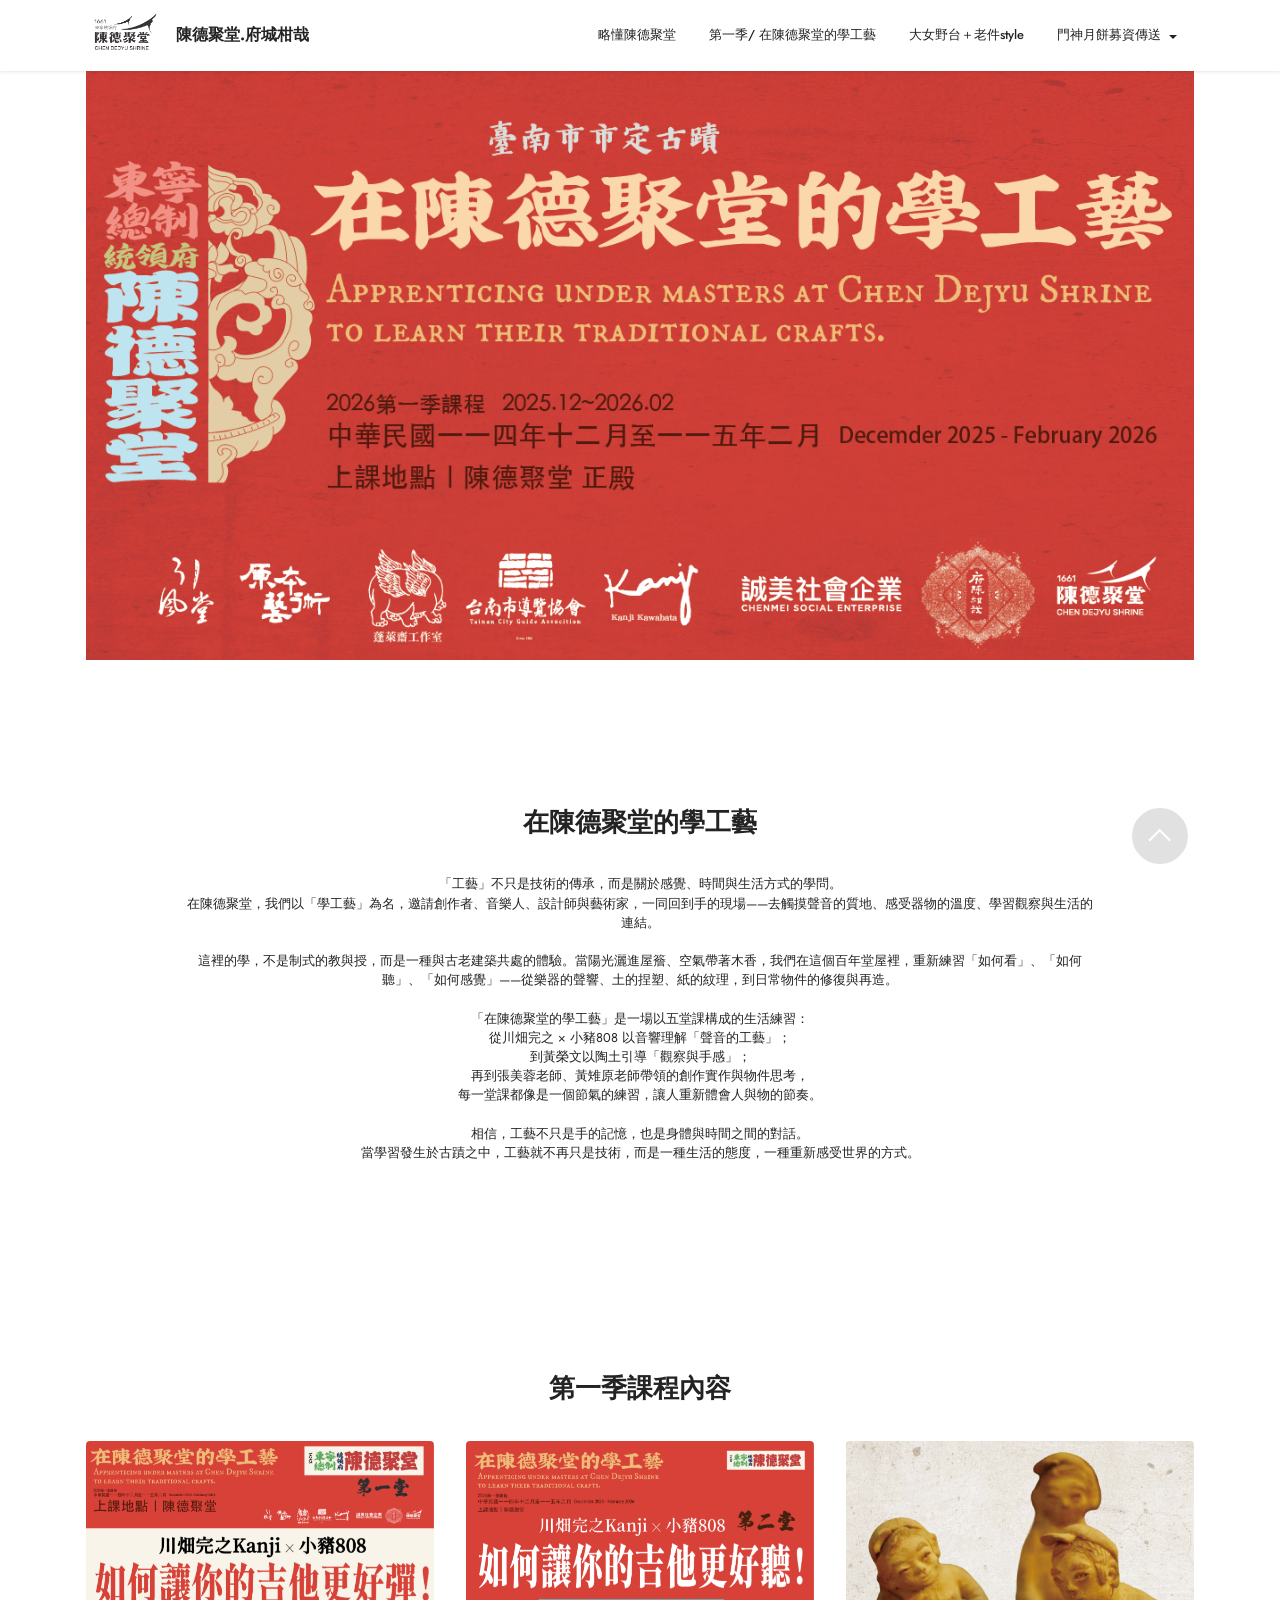
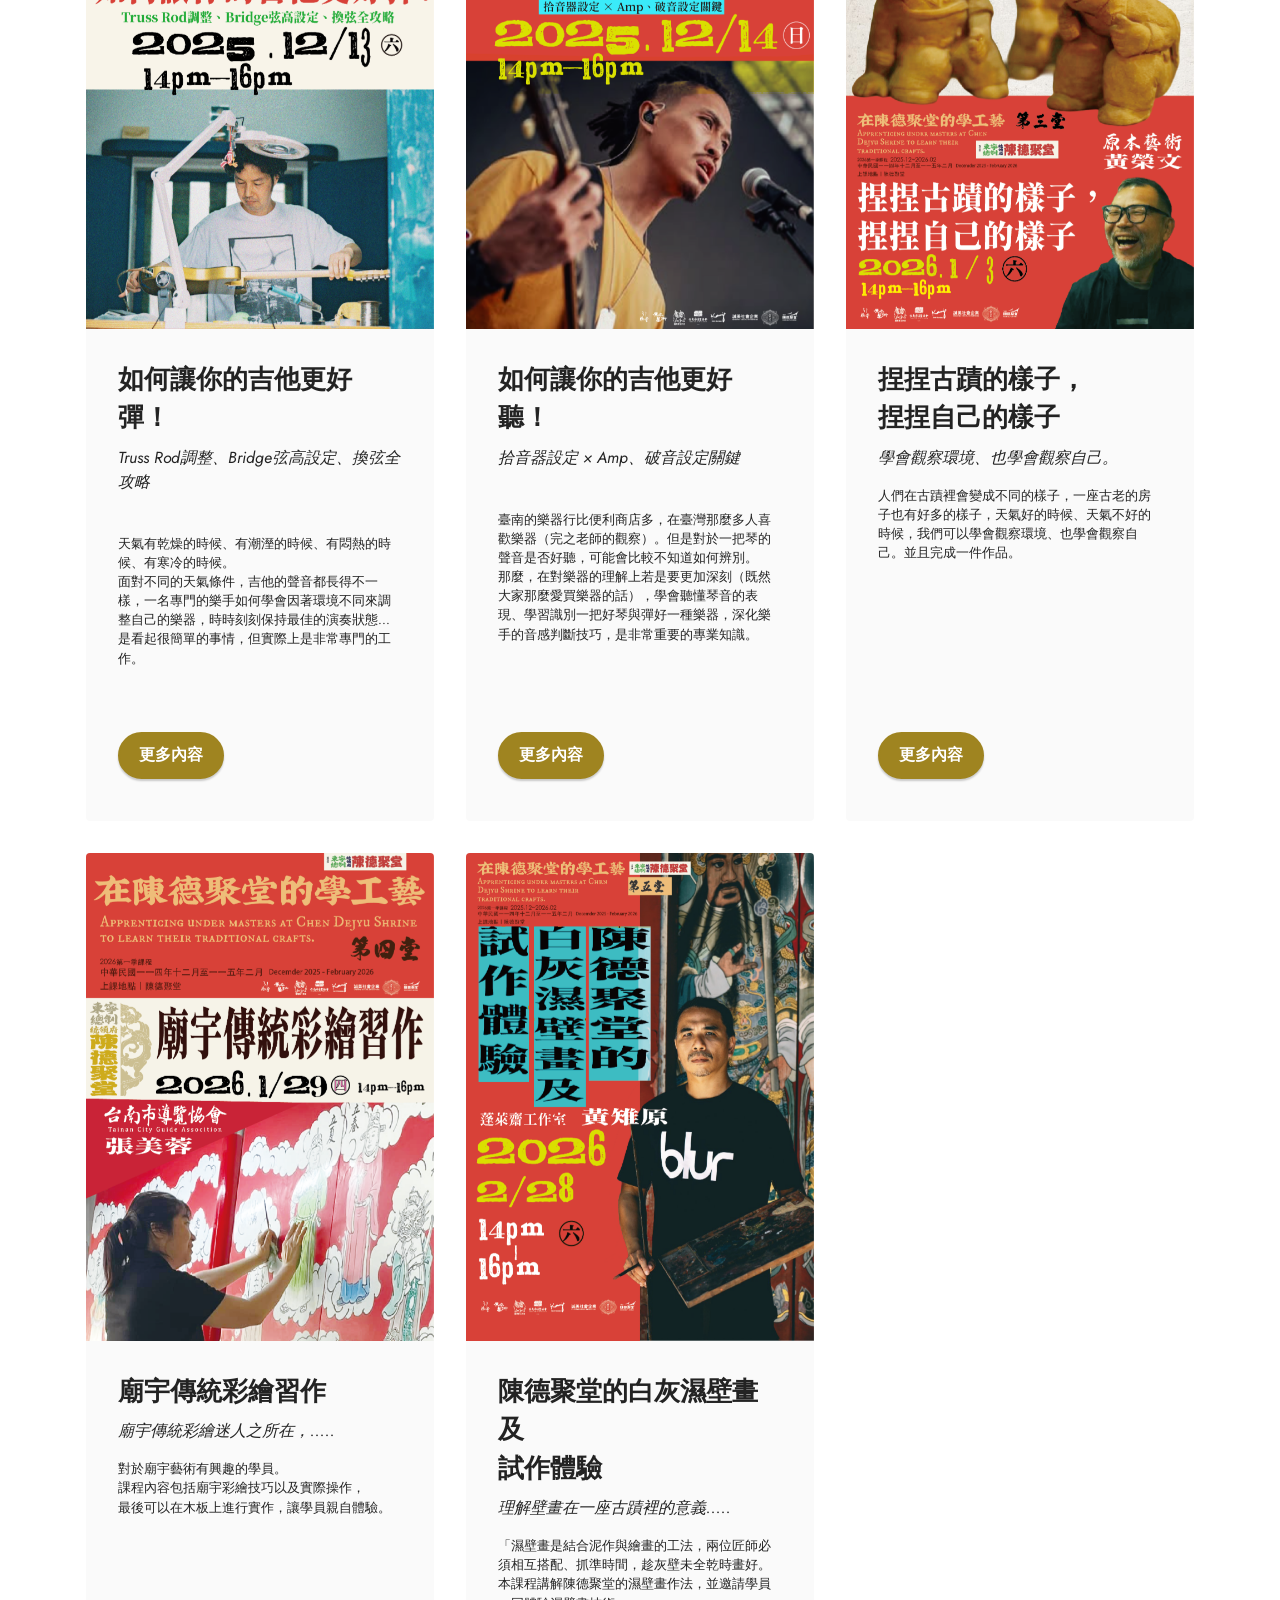
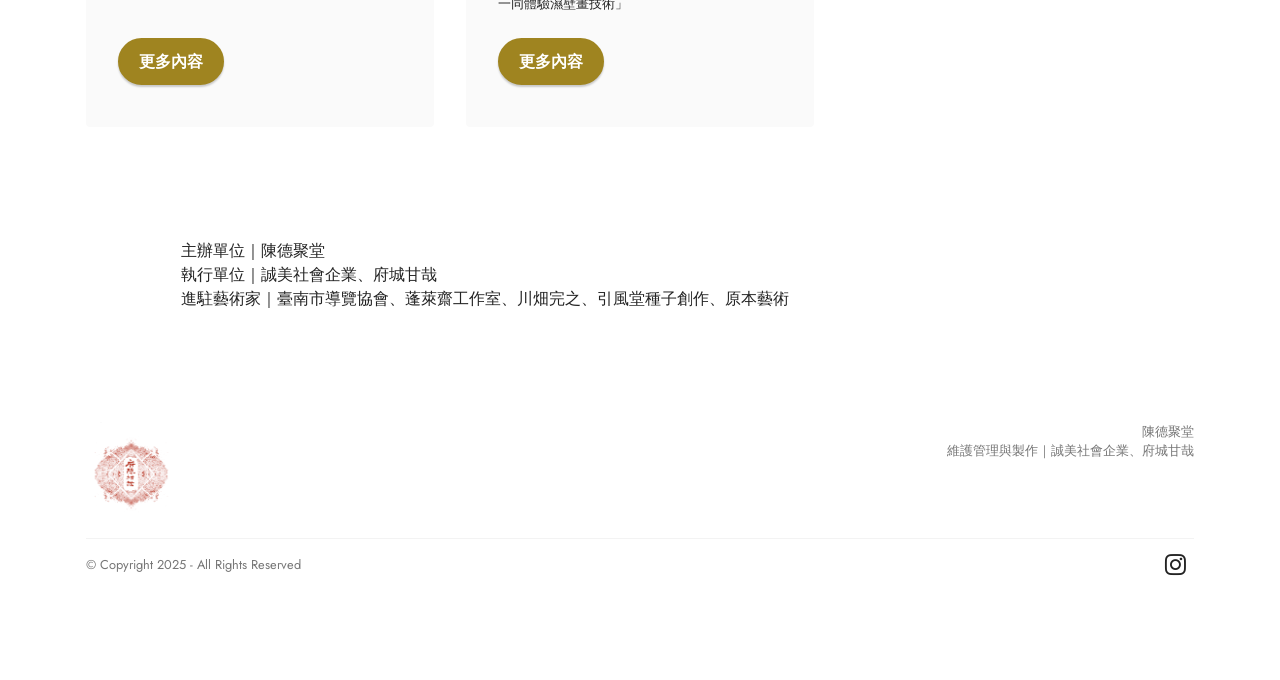
==== learn2026.html @ ecfaa5bf "1120" ====
<!DOCTYPE html>
<html  >
<head>
  
  <meta charset="UTF-8">
  <meta http-equiv="X-UA-Compatible" content="IE=edge">
  
  <meta name="viewport" content="width=device-width, initial-scale=1, minimum-scale=1">
  <link rel="shortcut icon" href="assets/images/ci-3.png" type="image/x-icon">
  <meta name="description" content="">
  
  
  <title>學工藝</title>
  <link rel="stylesheet" href="assets/bootstrap/css/bootstrap.min.css">
  <link rel="stylesheet" href="assets/bootstrap/css/bootstrap-grid.min.css">
  <link rel="stylesheet" href="assets/bootstrap/css/bootstrap-reboot.min.css">
  <link rel="stylesheet" href="assets/animatecss/animate.css">
  <link rel="stylesheet" href="assets/popup-overlay-plugin/style.css">
  <link rel="stylesheet" href="assets/dropdown/css/style.css">
  <link rel="stylesheet" href="assets/socicon/css/styles.css">
  <link rel="stylesheet" href="assets/theme/css/style.css">
  <link rel="preload" href="https://fonts.googleapis.com/css?family=Jost:100,200,300,400,500,600,700,800,900,100i,200i,300i,400i,500i,600i,700i,800i,900i&display=swap" as="style" onload="this.onload=null;this.rel='stylesheet'">
  <noscript><link rel="stylesheet" href="https://fonts.googleapis.com/css?family=Jost:100,200,300,400,500,600,700,800,900,100i,200i,300i,400i,500i,600i,700i,800i,900i&display=swap"></noscript>
  <link rel="preload" as="style" href="assets/mobirise/css/mbr-additional.css"><link rel="stylesheet" href="assets/mobirise/css/mbr-additional.css" type="text/css">
  
  
  
  

</head>
<body>
  
  <section data-bs-version="5.1" class="menu menu1 cid-uVkymdbyuO" once="menu" id="menu1-1c">
    

    <nav class="navbar navbar-dropdown navbar-fixed-top navbar-expand-lg">
        <div class="container">
            <div class="navbar-brand">
                <span class="navbar-logo">
                    <a href="index.html#header3-c">
                        <img src="assets/images/ci-3.png" alt="" style="height: 3rem;">
                    </a>
                </span>
                <span class="navbar-caption-wrap"><a class="navbar-caption text-black text-primary display-7" href="index.html#header3-c">陳德聚堂.府城柑哉</a></span>
            </div>
            <button class="navbar-toggler" type="button" data-toggle="collapse" data-bs-toggle="collapse" data-target="#navbarSupportedContent" data-bs-target="#navbarSupportedContent" aria-controls="navbarNavAltMarkup" aria-expanded="false" aria-label="Toggle navigation">
                <div class="hamburger">
                    <span></span>
                    <span></span>
                    <span></span>
                    <span></span>
                </div>
            </button>
            <div class="collapse navbar-collapse" id="navbarSupportedContent">
                <ul class="navbar-nav nav-dropdown nav-right" data-app-modern-menu="true"><li class="nav-item"><a class="nav-link link text-black text-primary display-4" href="mooncake.html#content1-10">略懂陳德聚堂</a></li>
                    
                    <li class="nav-item"><a class="nav-link link text-black text-primary display-4" href="learn2026.html#image3-1n">第一季/ 在陳德聚堂的學工藝</a></li><li class="nav-item"><a class="nav-link link text-black text-primary display-4" href="page5.html#top">大女野台＋老件style</a></li><li class="nav-item dropdown"><a class="nav-link link text-black text-primary dropdown-toggle display-4" href="index.html#content5-i" data-toggle="dropdown-submenu" data-bs-toggle="dropdown" data-bs-auto-close="outside" aria-expanded="false">門神月餅募資傳送</a><div class="dropdown-menu" aria-labelledby="dropdown-undefined"><a class="text-black text-primary dropdown-item display-4" href="mooncake.html#header3-c">產品資訊</a><div class="dropdown"><a class="text-black text-primary dropdown-item dropdown-toggle display-4" href="index.html#content5-i" data-toggle="dropdown-submenu" data-bs-toggle="dropdown" data-bs-auto-close="outside" aria-expanded="false">研發</a><div class="dropdown-menu dropdown-submenu" aria-labelledby="dropdown-undefined"><a class="text-black text-primary dropdown-item display-4" href="mooncake.html#header3-c">陳澤過的中秋是哪一種？</a><a class="text-black text-primary dropdown-item display-4" href="mooncake.html#gallery1-d">中秋搏餅的故事</a><a class="text-black text-primary dropdown-item show display-4" href="mooncake.html#header3-c">2026搏餅禮盒</a></div></div><a class="text-black text-primary dropdown-item display-4" href="mooncake.html#pricing2-13">募資方案</a><a class="text-black text-primary dropdown-item display-4" href="mooncake.html#content1-10">關於門神</a></div></li></ul>
                
                
            </div>
        </div>
    </nav>
</section>

<section data-bs-version="5.1" class="image3 cid-v2sICRlEfE" id="image3-1n">
    

    

    <div class="container">
        <div class="row justify-content-center">
            <div class="col-12 col-lg-12">
                <div class="image-wrapper">
                    <a href="index.html#image3-1n"><img src="assets/images/all2ai.png" alt=""></a>
                    
                </div>
            </div>
        </div>
    </div>
</section>

<section data-bs-version="5.1" class="content4 cid-v2sJ10QS5E" id="content4-1o">
    
    
    <div class="container">
        <div class="row justify-content-center">
            <div class="title col-md-12 col-lg-10">
                <h3 class="mbr-section-title mbr-fonts-style align-center mb-4 display-5">
                    <strong>在陳德聚堂的學工藝</strong></h3>
                <h4 class="mbr-section-subtitle align-center mbr-fonts-style mb-4 display-4">「工藝」不只是技術的傳承，而是關於感覺、時間與生活方式的學問。<br><div>在陳德聚堂，我們以「學工藝」為名，邀請創作者、音樂人、設計師與藝術家，一同回到手的現場——去觸摸聲音的質地、感受器物的溫度、學習觀察與生活的連結。</div><div><br></div><div>這裡的學，不是制式的教與授，而是一種與古老建築共處的體驗。當陽光灑進屋簷、空氣帶著木香，我們在這個百年堂屋裡，重新練習「如何看」、「如何聽」、「如何感覺」——從樂器的聲響、土的捏塑、紙的紋理，到日常物件的修復與再造。</div><div><br></div><div>「在陳德聚堂的學工藝」是一場以五堂課構成的生活練習：</div><div>從川畑完之 × 小豬808 以音響理解「聲音的工藝」；</div><div>到黃榮文以陶土引導「觀察與手感」；</div><div>再到張美蓉老師、黃雉原老師帶領的創作實作與物件思考，</div><div>每一堂課都像是一個節氣的練習，讓人重新體會人與物的節奏。</div><div><br></div><div>相信，工藝不只是手的記憶，也是身體與時間之間的對話。</div><div>當學習發生於古蹟之中，工藝就不再只是技術，而是一種生活的態度，一種重新感受世界的方式。</div></h4>
                
            </div>
        </div>
    </div>
</section>

<section data-bs-version="5.1" class="gallery3 cid-v2sLG0dMp3" id="gallery3-1p">
    
    
    <div class="container">
        <div class="mbr-section-head">
            <h4 class="mbr-section-title mbr-fonts-style align-center mb-0 display-5"><strong>第一季課程內容</strong></h4>
            
        </div>
        <div class="row mt-4">
            <div class="item features-image сol-12 col-md-6 col-lg-4">
                <div class="item-wrapper">
                    <div class="item-img">
                        <img src="assets/images/fin-2.png" alt="" data-slide-to="0" data-bs-slide-to="0">
                    </div>
                    <div class="item-content">
                        <h5 class="item-title mbr-fonts-style display-5">
                            <strong>如何讓你的吉他更好彈！</strong>
                        </h5>
                        <h6 class="item-subtitle mbr-fonts-style mt-1 display-7"><em>Truss Rod調整、Bridge弦高設定、換弦全攻略</em><div><em><br></em></div></h6>
                        <p class="mbr-text mbr-fonts-style mt-3 display-4">天氣有乾燥的時候、有潮溼的時候、有悶熱的時候、有寒冷的時候。<br>面對不同的天氣條件，吉他的聲音都長得不一樣，一名專門的樂手如何學會因著環境不同來調整自己的樂器，時時刻刻保持最佳的演奏狀態...是看起很簡單的事情，但實際上是非常專門的工作。<br><br><br></p>
                    </div>
                    <div class="mbr-section-btn item-footer mt-2"><a href="index.html#top" class="btn btn-primary item-btn display-7" target="_blank">更多內容</a></div>
                </div>
            </div>
            <div class="item features-image сol-12 col-md-6 col-lg-4">
                <div class="item-wrapper">
                    <div class="item-img">
                        <img src="assets/images/fin-1.png" alt="" data-slide-to="1" data-bs-slide-to="1">
                    </div>
                    <div class="item-content">
                        <h5 class="item-title mbr-fonts-style display-5">
                            <strong>如何讓你的吉他更好聽！</strong>
                        </h5>
                        <h6 class="item-subtitle mbr-fonts-style mt-1 display-7"><em>拾音器設定 × Amp、破音設定關鍵</em><div><em><br></em></div></h6>
                        <p class="mbr-text mbr-fonts-style mt-3 display-4">臺南的樂器行比便利商店多，在臺灣那麼多人喜歡樂器（完之老師的觀察）。但是對於一把琴的聲音是否好聽，可能會比較不知道如何辨別。<br>那麼，在對樂器的理解上若是要更加深刻（既然大家那麼愛買樂器的話），學會聽懂琴音的表現、學習識別一把好琴與彈好一種樂器，深化樂手的音感判斷技巧，是非常重要的專業知識。<br></p>
                    </div>
                    <div class="mbr-section-btn item-footer mt-2"><a href="index.html#top" class="btn btn-primary item-btn display-7" target="_blank">更多內容</a></div>
                </div>
            </div>
            <div class="item features-image сol-12 col-md-6 col-lg-4">
                <div class="item-wrapper">
                    <div class="item-img">
                        <img src="assets/images/20260228fin-2.png" alt="" data-slide-to="2" data-bs-slide-to="2">
                    </div>
                    <div class="item-content">
                        <h5 class="item-title mbr-fonts-style display-5">
                            <strong>捏捏古蹟的樣子，<br>捏捏自己的樣子</strong>
                        </h5>
                        <h6 class="item-subtitle mbr-fonts-style mt-1 display-7">
                            <em>學會觀察環境、也學會觀察自己。</em>
                        </h6>
                        <p class="mbr-text mbr-fonts-style mt-3 display-4">人們在古蹟裡會變成不同的樣子，一座古老的房子也有好多的樣子，天氣好的時候、天氣不好的時候，我們可以學會觀察環境、也學會觀察自己。並且完成一件作品。<br></p>
                    </div>
                    <div class="mbr-section-btn item-footer mt-2"><a href="index.html#image3-1n" class="btn btn-primary item-btn display-7" target="_blank">更多內容</a></div>
                </div>
            </div>
            <div class="item features-image сol-12 col-md-6 col-lg-4">
                <div class="item-wrapper">
                    <div class="item-img">
                        <img src="assets/images/20260228fin-1.png" alt="" title="" data-slide-to="3" data-bs-slide-to="3">
                    </div>
                    <div class="item-content">
                        <h5 class="item-title mbr-fonts-style display-5">
                            <strong>廟宇傳統彩繪習作</strong>
                        </h5>
                        <h6 class="item-subtitle mbr-fonts-style mt-1 display-7">
                            <em>廟宇傳統彩繪迷人之所在，.....</em></h6>
                        <p class="mbr-text mbr-fonts-style mt-3 display-4">對於廟宇藝術有興趣的學員。<br>課程內容包括廟宇彩繪技巧以及實際操作，<br>最後可以在木板上進行實作，讓學員親自體驗。<br></p>
                    </div>
                    <div class="mbr-section-btn item-footer mt-2"><a href="index.html#image3-1n" class="btn btn-primary item-btn display-7" target="_blank">更多內容</a></div>
                </div>
            </div><div class="item features-image сol-12 col-md-6 col-lg-4">
                <div class="item-wrapper">
                    <div class="item-img">
                        <img src="assets/images/20260228-1113.png" alt="" title="" data-slide-to="4" data-bs-slide-to="4">
                    </div>
                    <div class="item-content">
                        <h5 class="item-title mbr-fonts-style display-5">
                            <strong>陳德聚堂的白灰濕壁畫及</strong><br><strong>試作體驗</strong>
                        </h5>
                        <h6 class="item-subtitle mbr-fonts-style mt-1 display-7">
                            <em>理解壁畫在一座古蹟裡的意義.....</em></h6>
                        <p class="mbr-text mbr-fonts-style mt-3 display-4">「濕壁畫是結合泥作與繪畫的工法，兩位匠師必須相互搭配、抓準時間，趁灰壁未全乾時畫好。本課程講解陳德聚堂的濕壁畫作法，並邀請學員一同體驗濕壁畫技術」<br></p>
                    </div>
                    <div class="mbr-section-btn item-footer mt-2"><a href="index.html#content4-1o" class="btn btn-primary item-btn display-7" target="_blank">更多內容</a></div>
                </div>
            </div>
        </div>
    </div>
</section>

<section data-bs-version="5.1" class="content5 cid-v2y5quKER3" id="content5-1w">
    
    <div class="container">
        <div class="row justify-content-center">
            <div class="col-md-12 col-lg-10">
                
                
                <p class="mbr-text mbr-fonts-style display-7">主辦單位｜陳德聚堂<br>執行單位｜誠美社會企業、府城甘哉<br>進駐藝術家｜臺南市導覽協會、蓬萊齋工作室、川畑完之、引風堂種子創作、原本藝術</p>
            </div>
        </div>
    </div>
</section>

<section data-bs-version="5.1" class="footer5 cid-uVlg2sDnrU" once="footers" id="footer5-1d">

    

    

    <div class="container">
        <div class="media-container-row">
            <div class="col-md-1 col-6">
                <div class="media-wrap">
                    <a href="https://www.instagram.com/fucheng.ganzai/" target="_blank">
                        <img src="assets/images/1.png" alt="府城柑哉">
                    </a>
                </div>
            </div>
            <div class="col-11 col-6">
                <p class="mbr-text align-right links mbr-fonts-style display-4">陳德聚堂<br>維護管理與製作｜誠美社會企業、府城甘哉</p>
            </div>
        </div>
        <!-- <div class="media-container-row">
            <div class="col-md-12"> -->
        <div class="footer-lower">
            <div class="media-container-row">
                <div class="col-md-12">
                    <hr>
                </div>
            </div>
            <div class="media-container-row">
                <div class="col-md-6 copyright">
                    <p class="mbr-text mbr-fonts-style display-4">
                        © Copyright 2025 - All Rights Reserved&nbsp;&nbsp;</p>
                </div>
                <div class="col-md-6">
                    <div class="social-list align-right">
                        <div class="soc-item">
                            <a href="https://www.instagram.com/fucheng.ganzai/" target="_blank">
                                <span class="mbr-iconfont mbr-iconfont-social socicon-instagram socicon"></span>
                            </a>
                        </div>
                        
                        
                        
                        
                        
                    </div>
                </div>
            </div>
            <!-- </div>
            </div> -->
        </div>

    </div>
</section>


<script src="assets/bootstrap/js/bootstrap.bundle.min.js"></script>
  <script src="assets/smoothscroll/smooth-scroll.js"></script>
  <script src="assets/ytplayer/index.js"></script>
  <script src="assets/dropdown/js/navbar-dropdown.js"></script>
  <script src="assets/theme/js/script.js"></script>
  
  
  
 <div id="scrollToTop" class="scrollToTop mbr-arrow-up"><a style="text-align: center;"><i class="mbr-arrow-up-icon mbr-arrow-up-icon-cm cm-icon cm-icon-smallarrow-up"></i></a></div>
    <input name="animation" type="hidden">
  
</body>
</html>
---- assets/popup-overlay-plugin/style.css ----
html.is-builder .modal-backdrop.show {
    display: none !important;
}
---- assets/dropdown/css/style.css ----
.navbar-dropdown {
  left: 0;
  padding: 0;
  position: absolute;
  right: 0;
  top: 0;
  transition: all 0.45s ease;
  z-index: 1030;
  background: #282828; }
  .navbar-dropdown .navbar-logo {
    margin-right: 0.8rem;
    transition: margin 0.3s ease-in-out;
    vertical-align: middle; }
    .navbar-dropdown .navbar-logo img {
      height: 3.125rem;
      transition: all 0.3s ease-in-out; }
    .navbar-dropdown .navbar-logo.mbr-iconfont {
      font-size: 3.125rem;
      line-height: 3.125rem; }
  .navbar-dropdown .navbar-caption {
    font-weight: 700;
    white-space: normal;
    vertical-align: -4px;
    line-height: 3.125rem !important; }
    .navbar-dropdown .navbar-caption, .navbar-dropdown .navbar-caption:hover {
      color: inherit;
      text-decoration: none; }
  .navbar-dropdown .mbr-iconfont + .navbar-caption {
    vertical-align: -1px; }
  .navbar-dropdown.navbar-fixed-top {
    position: fixed; }
  .navbar-dropdown .navbar-brand span {
    vertical-align: -4px; }
  .navbar-dropdown.bg-color.transparent {
    background: none; }
  .navbar-dropdown.navbar-short .navbar-brand {
    padding: 0.625rem 0; }
    .navbar-dropdown.navbar-short .navbar-brand span {
      vertical-align: -1px; }
  .navbar-dropdown.navbar-short .navbar-caption {
    line-height: 2.375rem !important;
    vertical-align: -2px; }
  .navbar-dropdown.navbar-short .navbar-logo {
    margin-right: 0.5rem; }
    .navbar-dropdown.navbar-short .navbar-logo img {
      height: 2.375rem; }
    .navbar-dropdown.navbar-short .navbar-logo.mbr-iconfont {
      font-size: 2.375rem;
      line-height: 2.375rem; }
  .navbar-dropdown.navbar-short .mbr-table-cell {
    height: 3.625rem; }
  .navbar-dropdown .navbar-close {
    left: 0.6875rem;
    position: fixed;
    top: 0.75rem;
    z-index: 1000; }
  .navbar-dropdown .hamburger-icon {
    content: "";
    display: inline-block;
    vertical-align: middle;
    width: 16px;
    -webkit-box-shadow: 0 -6px 0 1px #282828,0 0 0 1px #282828,0 6px 0 1px #282828;
    -moz-box-shadow: 0 -6px 0 1px #282828,0 0 0 1px #282828,0 6px 0 1px #282828;
    box-shadow: 0 -6px 0 1px #282828,0 0 0 1px #282828,0 6px 0 1px #282828; }

.dropdown-menu .dropdown-toggle[data-toggle="dropdown-submenu"]::after {
  border-bottom: 0.35em solid transparent;
  border-left: 0.35em solid;
  border-right: 0;
  border-top: 0.35em solid transparent;
  margin-left: 0.3rem; }

.dropdown-menu .dropdown-item:focus {
  outline: 0; }

.nav-dropdown {
  font-size: 0.75rem;
  font-weight: 500;
  height: auto !important; }
  .nav-dropdown .nav-btn {
    padding-left: 1rem; }
  .nav-dropdown .link {
    margin: .667em 1.667em;
    font-weight: 500;
    padding: 0;
    transition: color .2s ease-in-out; }
    .nav-dropdown .link.dropdown-toggle {
      margin-right: 2.583em; }
      .nav-dropdown .link.dropdown-toggle::after {
        margin-left: .25rem;
        border-top: 0.35em solid;
        border-right: 0.35em solid transparent;
        border-left: 0.35em solid transparent;
        border-bottom: 0; }
      .nav-dropdown .link.dropdown-toggle[aria-expanded="true"] {
        margin: 0;
        padding: 0.667em 3.263em  0.667em 1.667em; }
  .nav-dropdown .link::after,
  .nav-dropdown .dropdown-item::after {
    color: inherit; }
  .nav-dropdown .btn {
    font-size: 0.75rem;
    font-weight: 700;
    letter-spacing: 0;
    margin-bottom: 0;
    padding-left: 1.25rem;
    padding-right: 1.25rem; }
  .nav-dropdown .dropdown-menu {
    border-radius: 0;
    border: 0;
    left: 0;
    margin: 0;
    padding-bottom: 1.25rem;
    padding-top: 1.25rem;
    position: relative; }
  .nav-dropdown .dropdown-submenu {
    margin-left: 0.125rem;
    top: 0; }
  .nav-dropdown .dropdown-item {
    font-weight: 500;
    line-height: 2;
    padding: 0.3846em 4.615em 0.3846em 1.5385em;
    position: relative;
    transition: color .2s ease-in-out, background-color .2s ease-in-out; }
    .nav-dropdown .dropdown-item::after {
      margin-top: -0.3077em;
      position: absolute;
      right: 1.1538em;
      top: 50%; }
    .nav-dropdown .dropdown-item:focus, .nav-dropdown .dropdown-item:hover {
      background: none; }

@media (max-width: 767px) {
  .nav-dropdown.navbar-toggleable-sm {
    bottom: 0;
    display: none;
    left: 0;
    overflow-x: hidden;
    position: fixed;
    top: 0;
    transform: translateX(-100%);
    -ms-transform: translateX(-100%);
    -webkit-transform: translateX(-100%);
    width: 18.75rem;
    z-index: 999; } }
.nav-dropdown.navbar-toggleable-xl {
  bottom: 0;
  display: none;
  left: 0;
  overflow-x: hidden;
  position: fixed;
  top: 0;
  transform: translateX(-100%);
  -ms-transform: translateX(-100%);
  -webkit-transform: translateX(-100%);
  width: 18.75rem;
  z-index: 999; }

.nav-dropdown-sm {
  display: block !important;
  overflow-x: hidden;
  overflow: auto;
  padding-top: 3.875rem; }
  .nav-dropdown-sm::after {
    content: "";
    display: block;
    height: 3rem;
    width: 100%; }
  .nav-dropdown-sm.collapse.in ~ .navbar-close {
    display: block !important; }
  .nav-dropdown-sm.collapsing, .nav-dropdown-sm.collapse.in {
    transform: translateX(0);
    -ms-transform: translateX(0);
    -webkit-transform: translateX(0);
    transition: all 0.25s ease-out;
    -webkit-transition: all 0.25s ease-out;
    background: #282828; }
  .nav-dropdown-sm.collapsing[aria-expanded="false"] {
    transform: translateX(-100%);
    -ms-transform: translateX(-100%);
    -webkit-transform: translateX(-100%); }
  .nav-dropdown-sm .nav-item {
    display: block;
    margin-left: 0 !important;
    padding-left: 0; }
  .nav-dropdown-sm .link,
  .nav-dropdown-sm .dropdown-item {
    border-top: 1px dotted rgba(255, 255, 255, 0.1);
    font-size: 0.8125rem;
    line-height: 1.6;
    margin: 0 !important;
    padding: 0.875rem 2.4rem 0.875rem 1.5625rem !important;
    position: relative;
    white-space: normal; }
    .nav-dropdown-sm .link:focus, .nav-dropdown-sm .link:hover,
    .nav-dropdown-sm .dropdown-item:focus,
    .nav-dropdown-sm .dropdown-item:hover {
      background: rgba(0, 0, 0, 0.2) !important;
      color: #c0a375; }
  .nav-dropdown-sm .nav-btn {
    position: relative;
    padding: 1.5625rem 1.5625rem 0 1.5625rem; }
    .nav-dropdown-sm .nav-btn::before {
      border-top: 1px dotted rgba(255, 255, 255, 0.1);
      content: "";
      left: 0;
      position: absolute;
      top: 0;
      width: 100%; }
    .nav-dropdown-sm .nav-btn + .nav-btn {
      padding-top: 0.625rem; }
      .nav-dropdown-sm .nav-btn + .nav-btn::before {
        display: none; }
  .nav-dropdown-sm .btn {
    padding: 0.625rem 0; }
  .nav-dropdown-sm .dropdown-toggle[data-toggle="dropdown-submenu"]::after {
    margin-left: .25rem;
    border-top: 0.35em solid;
    border-right: 0.35em solid transparent;
    border-left: 0.35em solid transparent;
    border-bottom: 0; }
  .nav-dropdown-sm .dropdown-toggle[data-toggle="dropdown-submenu"][aria-expanded="true"]::after {
    border-top: 0;
    border-right: 0.35em solid transparent;
    border-left: 0.35em solid transparent;
    border-bottom: 0.35em solid; }
  .nav-dropdown-sm .dropdown-menu {
    margin: 0;
    padding: 0;
    position: relative;
    top: 0;
    left: 0;
    width: 100%;
    border: 0;
    float: none;
    border-radius: 0;
    background: none; }
  .nav-dropdown-sm .dropdown-submenu {
    left: 100%;
    margin-left: 0.125rem;
    margin-top: -1.25rem;
    top: 0; }

.navbar-toggleable-sm .nav-dropdown .dropdown-menu {
  position: absolute; }

.navbar-toggleable-sm .nav-dropdown .dropdown-submenu {
  left: 100%;
  margin-left: 0.125rem;
  margin-top: -1.25rem;
  top: 0; }

.navbar-toggleable-sm.opened .nav-dropdown .dropdown-menu {
  position: relative; }

.navbar-toggleable-sm.opened .nav-dropdown .dropdown-submenu {
  left: 0;
  margin-left: 00rem;
  margin-top: 0rem;
  top: 0; }

.is-builder .nav-dropdown.collapsing {
  transition: none !important; }
---- assets/socicon/css/styles.css ----
@charset "UTF-8";

@font-face {
  font-family: 'Socicon';
  src:  url('../fonts/socicon.eot');
  src:  url('../fonts/socicon.eot?#iefix') format('embedded-opentype'),
    url('../fonts/socicon.woff2') format('woff2'),
    url('../fonts/socicon.ttf') format('truetype'),
    url('../fonts/socicon.woff') format('woff'),
    url('../fonts/socicon.svg#socicon') format('svg');
  font-weight: normal;
  font-style: normal;
  font-display: swap;
}

[data-icon]:before {
  font-family: "socicon" !important;
  content: attr(data-icon);
  font-style: normal !important;
  font-weight: normal !important;
  font-variant: normal !important;
  text-transform: none !important;
  speak: none;
  line-height: 1;
  -webkit-font-smoothing: antialiased;
  -moz-osx-font-smoothing: grayscale;
}

[class^="socicon-"], [class*=" socicon-"] {
  /* use !important to prevent issues with browser extensions that change fonts */
  font-family: 'Socicon' !important;
  speak: none;
  font-style: normal;
  font-weight: normal;
  font-variant: normal;
  text-transform: none;
  line-height: 1;

  /* Better Font Rendering =========== */
  -webkit-font-smoothing: antialiased;
  -moz-osx-font-smoothing: grayscale;
}

.socicon-eitaa:before {
  content: "\e97c";
}
.socicon-soroush:before {
  content: "\e97d";
}
.socicon-bale:before {
  content: "\e97e";
}
.socicon-zazzle:before {
  content: "\e97b";
}
.socicon-society6:before {
  content: "\e97a";
}
.socicon-redbubble:before {
  content: "\e979";
}
.socicon-avvo:before {
  content: "\e978";
}
.socicon-stitcher:before {
  content: "\e977";
}
.socicon-googlehangouts:before {
  content: "\e974";
}
.socicon-dlive:before {
  content: "\e975";
}
.socicon-vsco:before {
  content: "\e976";
}
.socicon-flipboard:before {
  content: "\e973";
}
.socicon-ubuntu:before {
  content: "\e958";
}
.socicon-artstation:before {
  content: "\e959";
}
.socicon-invision:before {
  content: "\e95a";
}
.socicon-torial:before {
  content: "\e95b";
}
.socicon-collectorz:before {
  content: "\e95c";
}
.socicon-seenthis:before {
  content: "\e95d";
}
.socicon-googleplaymusic:before {
  content: "\e95e";
}
.socicon-debian:before {
  content: "\e95f";
}
.socicon-filmfreeway:before {
  content: "\e960";
}
.socicon-gnome:before {
  content: "\e961";
}
.socicon-itchio:before {
  content: "\e962";
}
.socicon-jamendo:before {
  content: "\e963";
}
.socicon-mix:before {
  content: "\e964";
}
.socicon-sharepoint:before {
  content: "\e965";
}
.socicon-tinder:before {
  content: "\e966";
}
.socicon-windguru:before {
  content: "\e967";
}
.socicon-cdbaby:before {
  content: "\e968";
}
.socicon-elementaryos:before {
  content: "\e969";
}
.socicon-stage32:before {
  content: "\e96a";
}
.socicon-tiktok:before {
  content: "\e96b";
}
.socicon-gitter:before {
  content: "\e96c";
}
.socicon-letterboxd:before {
  content: "\e96d";
}
.socicon-threema:before {
  content: "\e96e";
}
.socicon-splice:before {
  content: "\e96f";
}
.socicon-metapop:before {
  content: "\e970";
}
.socicon-naver:before {
  content: "\e971";
}
.socicon-remote:before {
  content: "\e972";
}
.socicon-internet:before {
  content: "\e957";
}
.socicon-moddb:before {
  content: "\e94b";
}
.socicon-indiedb:before {
  content: "\e94c";
}
.socicon-traxsource:before {
  content: "\e94d";
}
.socicon-gamefor:before {
  content: "\e94e";
}
.socicon-pixiv:before {
  content: "\e94f";
}
.socicon-myanimelist:before {
  content: "\e950";
}
.socicon-blackberry:before {
  content: "\e951";
}
.socicon-wickr:before {
  content: "\e952";
}
.socicon-spip:before {
  content: "\e953";
}
.socicon-napster:before {
  content: "\e954";
}
.socicon-beatport:before {
  content: "\e955";
}
.socicon-hackerone:before {
  content: "\e956";
}
.socicon-hackernews:before {
  content: "\e946";
}
.socicon-smashwords:before {
  content: "\e947";
}
.socicon-kobo:before {
  content: "\e948";
}
.socicon-bookbub:before {
  content: "\e949";
}
.socicon-mailru:before {
  content: "\e94a";
}
.socicon-gitlab:before {
  content: "\e945";
}
.socicon-instructables:before {
  content: "\e944";
}
.socicon-portfolio:before {
  content: "\e943";
}
.socicon-codered:before {
  content: "\e940";
}
.socicon-origin:before {
  content: "\e941";
}
.socicon-nextdoor:before {
  content: "\e942";
}
.socicon-udemy:before {
  content: "\e93f";
}
.socicon-livemaster:before {
  content: "\e93e";
}
.socicon-crunchbase:before {
  content: "\e93b";
}
.socicon-homefy:before {
  content: "\e93c";
}
.socicon-calendly:before {
  content: "\e93d";
}
.socicon-realtor:before {
  content: "\e90f";
}
.socicon-tidal:before {
  content: "\e910";
}
.socicon-qobuz:before {
  content: "\e911";
}
.socicon-natgeo:before {
  content: "\e912";
}
.socicon-mastodon:before {
  content: "\e913";
}
.socicon-unsplash:before {
  content: "\e914";
}
.socicon-homeadvisor:before {
  content: "\e915";
}
.socicon-angieslist:before {
  content: "\e916";
}
.socicon-codepen:before {
  content: "\e917";
}
.socicon-slack:before {
  content: "\e918";
}
.socicon-openaigym:before {
  content: "\e919";
}
.socicon-logmein:before {
  content: "\e91a";
}
.socicon-fiverr:before {
  content: "\e91b";
}
.socicon-gotomeeting:before {
  content: "\e91c";
}
.socicon-aliexpress:before {
  content: "\e91d";
}
.socicon-guru:before {
  content: "\e91e";
}
.socicon-appstore:before {
  content: "\e91f";
}
.socicon-homes:before {
  content: "\e920";
}
.socicon-zoom:before {
  content: "\e921";
}
.socicon-alibaba:before {
  content: "\e922";
}
.socicon-craigslist:before {
  content: "\e923";
}
.socicon-wix:before {
  content: "\e924";
}
.socicon-redfin:before {
  content: "\e925";
}
.socicon-googlecalendar:before {
  content: "\e926";
}
.socicon-shopify:before {
  content: "\e927";
}
.socicon-freelancer:before {
  content: "\e928";
}
.socicon-seedrs:before {
  content: "\e929";
}
.socicon-bing:before {
  content: "\e92a";
}
.socicon-doodle:before {
  content: "\e92b";
}
.socicon-bonanza:before {
  content: "\e92c";
}
.socicon-squarespace:before {
  content: "\e92d";
}
.socicon-toptal:before {
  content: "\e92e";
}
.socicon-gust:before {
  content: "\e92f";
}
.socicon-ask:before {
  content: "\e930";
}
.socicon-trulia:before {
  content: "\e931";
}
.socicon-loomly:before {
  content: "\e932";
}
.socicon-ghost:before {
  content: "\e933";
}
.socicon-upwork:before {
  content: "\e934";
}
.socicon-fundable:before {
  content: "\e935";
}
.socicon-booking:before {
  content: "\e936";
}
.socicon-googlemaps:before {
  content: "\e937";
}
.socicon-zillow:before {
  content: "\e938";
}
.socicon-niconico:before {
  content: "\e939";
}
.socicon-toneden:before {
  content: "\e93a";
}
.socicon-augment:before {
  content: "\e908";
}
.socicon-bitbucket:before {
  content: "\e909";
}
.socicon-fyuse:before {
  content: "\e90a";
}
.socicon-yt-gaming:before {
  content: "\e90b";
}
.socicon-sketchfab:before {
  content: "\e90c";
}
.socicon-mobcrush:before {
  content: "\e90d";
}
.socicon-microsoft:before {
  content: "\e90e";
}
.socicon-pandora:before {
  content: "\e907";
}
.socicon-messenger:before {
  content: "\e906";
}
.socicon-gamewisp:before {
  content: "\e905";
}
.socicon-bloglovin:before {
  content: "\e904";
}
.socicon-tunein:before {
  content: "\e903";
}
.socicon-gamejolt:before {
  content: "\e901";
}
.socicon-trello:before {
  content: "\e902";
}
.socicon-spreadshirt:before {
  content: "\e900";
}
.socicon-500px:before {
  content: "\e000";
}
.socicon-8tracks:before {
  content: "\e001";
}
.socicon-airbnb:before {
  content: "\e002";
}
.socicon-alliance:before {
  content: "\e003";
}
.socicon-amazon:before {
  content: "\e004";
}
.socicon-amplement:before {
  content: "\e005";
}
.socicon-android:before {
  content: "\e006";
}
.socicon-angellist:before {
  content: "\e007";
}
.socicon-apple:before {
  content: "\e008";
}
.socicon-appnet:before {
  content: "\e009";
}
.socicon-baidu:before {
  content: "\e00a";
}
.socicon-bandcamp:before {
  content: "\e00b";
}
.socicon-battlenet:before {
  content: "\e00c";
}
.socicon-mixer:before {
  content: "\e00d";
}
.socicon-bebee:before {
  content: "\e00e";
}
.socicon-bebo:before {
  content: "\e00f";
}
.socicon-behance:before {
  content: "\e010";
}
.socicon-blizzard:before {
  content: "\e011";
}
.socicon-blogger:before {
  content: "\e012";
}
.socicon-buffer:before {
  content: "\e013";
}
.socicon-chrome:before {
  content: "\e014";
}
.socicon-coderwall:before {
  content: "\e015";
}
.socicon-curse:before {
  content: "\e016";
}
.socicon-dailymotion:before {
  content: "\e017";
}
.socicon-deezer:before {
  content: "\e018";
}
.socicon-delicious:before {
  content: "\e019";
}
.socicon-deviantart:before {
  content: "\e01a";
}
.socicon-diablo:before {
  content: "\e01b";
}
.socicon-digg:before {
  content: "\e01c";
}
.socicon-discord:before {
  content: "\e01d";
}
.socicon-disqus:before {
  content: "\e01e";
}
.socicon-douban:before {
  content: "\e01f";
}
.socicon-draugiem:before {
  content: "\e020";
}
.socicon-dribbble:before {
  content: "\e021";
}
.socicon-drupal:before {
  content: "\e022";
}
.socicon-ebay:before {
  content: "\e023";
}
.socicon-ello:before {
  content: "\e024";
}
.socicon-endomodo:before {
  content: "\e025";
}
.socicon-envato:before {
  content: "\e026";
}
.socicon-etsy:before {
  content: "\e027";
}
.socicon-facebook:before {
  content: "\e028";
}
.socicon-feedburner:before {
  content: "\e029";
}
.socicon-filmweb:before {
  content: "\e02a";
}
.socicon-firefox:before {
  content: "\e02b";
}
.socicon-flattr:before {
  content: "\e02c";
}
.socicon-flickr:before {
  content: "\e02d";
}
.socicon-formulr:before {
  content: "\e02e";
}
.socicon-forrst:before {
  content: "\e02f";
}
.socicon-foursquare:before {
  content: "\e030";
}
.socicon-friendfeed:before {
  content: "\e031";
}
.socicon-github:before {
  content: "\e032";
}
.socicon-goodreads:before {
  content: "\e033";
}
.socicon-google:before {
  content: "\e034";
}
.socicon-googlescholar:before {
  content: "\e035";
}
.socicon-googlegroups:before {
  content: "\e036";
}
.socicon-googlephotos:before {
  content: "\e037";
}
.socicon-googleplus:before {
  content: "\e038";
}
.socicon-grooveshark:before {
  content: "\e039";
}
.socicon-hackerrank:before {
  content: "\e03a";
}
.socicon-hearthstone:before {
  content: "\e03b";
}
.socicon-hellocoton:before {
  content: "\e03c";
}
.socicon-heroes:before {
  content: "\e03d";
}
.socicon-smashcast:before {
  content: "\e03e";
}
.socicon-horde:before {
  content: "\e03f";
}
.socicon-houzz:before {
  content: "\e040";
}
.socicon-icq:before {
  content: "\e041";
}
.socicon-identica:before {
  content: "\e042";
}
.socicon-imdb:before {
  content: "\e043";
}
.socicon-instagram:before {
  content: "\e044";
}
.socicon-issuu:before {
  content: "\e045";
}
.socicon-istock:before {
  content: "\e046";
}
.socicon-itunes:before {
  content: "\e047";
}
.socicon-keybase:before {
  content: "\e048";
}
.socicon-lanyrd:before {
  content: "\e049";
}
.socicon-lastfm:before {
  content: "\e04a";
}
.socicon-line:before {
  content: "\e04b";
}
.socicon-linkedin:before {
  content: "\e04c";
}
.socicon-livejournal:before {
  content: "\e04d";
}
.socicon-lyft:before {
  content: "\e04e";
}
.socicon-macos:before {
  content: "\e04f";
}
.socicon-mail:before {
  content: "\e050";
}
.socicon-medium:before {
  content: "\e051";
}
.socicon-meetup:before {
  content: "\e052";
}
.socicon-mixcloud:before {
  content: "\e053";
}
.socicon-modelmayhem:before {
  content: "\e054";
}
.socicon-mumble:before {
  content: "\e055";
}
.socicon-myspace:before {
  content: "\e056";
}
.socicon-newsvine:before {
  content: "\e057";
}
.socicon-nintendo:before {
  content: "\e058";
}
.socicon-npm:before {
  content: "\e059";
}
.socicon-odnoklassniki:before {
  content: "\e05a";
}
.socicon-openid:before {
  content: "\e05b";
}
.socicon-opera:before {
  content: "\e05c";
}
.socicon-outlook:before {
  content: "\e05d";
}
.socicon-overwatch:before {
  content: "\e05e";
}
.socicon-patreon:before {
  content: "\e05f";
}
.socicon-paypal:before {
  content: "\e060";
}
.socicon-periscope:before {
  content: "\e061";
}
.socicon-persona:before {
  content: "\e062";
}
.socicon-pinterest:before {
  content: "\e063";
}
.socicon-play:before {
  content: "\e064";
}
.socicon-player:before {
  content: "\e065";
}
.socicon-playstation:before {
  content: "\e066";
}
.socicon-pocket:before {
  content: "\e067";
}
.socicon-qq:before {
  content: "\e068";
}
.socicon-quora:before {
  content: "\e069";
}
.socicon-raidcall:before {
  content: "\e06a";
}
.socicon-ravelry:before {
  content: "\e06b";
}
.socicon-reddit:before {
  content: "\e06c";
}
.socicon-renren:before {
  content: "\e06d";
}
.socicon-researchgate:before {
  content: "\e06e";
}
.socicon-residentadvisor:before {
  content: "\e06f";
}
.socicon-reverbnation:before {
  content: "\e070";
}
.socicon-rss:before {
  content: "\e071";
}
.socicon-sharethis:before {
  content: "\e072";
}
.socicon-skype:before {
  content: "\e073";
}
.socicon-slideshare:before {
  content: "\e074";
}
.socicon-smugmug:before {
  content: "\e075";
}
.socicon-snapchat:before {
  content: "\e076";
}
.socicon-songkick:before {
  content: "\e077";
}
.socicon-soundcloud:before {
  content: "\e078";
}
.socicon-spotify:before {
  content: "\e079";
}
.socicon-stackexchange:before {
  content: "\e07a";
}
.socicon-stackoverflow:before {
  content: "\e07b";
}
.socicon-starcraft:before {
  content: "\e07c";
}
.socicon-stayfriends:before {
  content: "\e07d";
}
.socicon-steam:before {
  content: "\e07e";
}
.socicon-storehouse:before {
  content: "\e07f";
}
.socicon-strava:before {
  content: "\e080";
}
.socicon-streamjar:before {
  content: "\e081";
}
.socicon-stumbleupon:before {
  content: "\e082";
}
.socicon-swarm:before {
  content: "\e083";
}
.socicon-teamspeak:before {
  content: "\e084";
}
.socicon-teamviewer:before {
  content: "\e085";
}
.socicon-technorati:before {
  content: "\e086";
}
.socicon-telegram:before {
  content: "\e087";
}
.socicon-tripadvisor:before {
  content: "\e088";
}
.socicon-tripit:before {
  content: "\e089";
}
.socicon-triplej:before {
  content: "\e08a";
}
.socicon-tumblr:before {
  content: "\e08b";
}
.socicon-twitch:before {
  content: "\e08c";
}
.socicon-twitter:before {
  content: "\e08d";
}
.socicon-uber:before {
  content: "\e08e";
}
.socicon-ventrilo:before {
  content: "\e08f";
}
.socicon-viadeo:before {
  content: "\e090";
}
.socicon-viber:before {
  content: "\e091";
}
.socicon-viewbug:before {
  content: "\e092";
}
.socicon-vimeo:before {
  content: "\e093";
}
.socicon-vine:before {
  content: "\e094";
}
.socicon-vkontakte:before {
  content: "\e095";
}
.socicon-warcraft:before {
  content: "\e096";
}
.socicon-wechat:before {
  content: "\e097";
}
.socicon-weibo:before {
  content: "\e098";
}
.socicon-whatsapp:before {
  content: "\e099";
}
.socicon-wikipedia:before {
  content: "\e09a";
}
.socicon-windows:before {
  content: "\e09b";
}
.socicon-wordpress:before {
  content: "\e09c";
}
.socicon-wykop:before {
  content: "\e09d";
}
.socicon-xbox:before {
  content: "\e09e";
}
.socicon-xing:before {
  content: "\e09f";
}
.socicon-yahoo:before {
  content: "\e0a0";
}
.socicon-yammer:before {
  content: "\e0a1";
}
.socicon-yandex:before {
  content: "\e0a2";
}
.socicon-yelp:before {
  content: "\e0a3";
}
.socicon-younow:before {
  content: "\e0a4";
}
.socicon-youtube:before {
  content: "\e0a5";
}
.socicon-zapier:before {
  content: "\e0a6";
}
.socicon-zerply:before {
  content: "\e0a7";
}
.socicon-zomato:before {
  content: "\e0a8";
}
.socicon-zynga:before {
  content: "\e0a9";
}
---- assets/theme/css/style.css ----
@charset "UTF-8";
section {
  background-color: #ffffff;
}

body {
  font-style: normal;
  line-height: 1.5;
  font-weight: 400;
  color: #232323;
  position: relative;
}

button {
  background-color: transparent;
  border-color: transparent;
}

section,
.container,
.container-fluid {
  position: relative;
  word-wrap: break-word;
}

a.mbr-iconfont:hover {
  text-decoration: none;
}

.article .lead p,
.article .lead ul,
.article .lead ol,
.article .lead pre,
.article .lead blockquote {
  margin-bottom: 0;
}

a {
  font-style: normal;
  font-weight: 400;
  cursor: pointer;
}
a, a:hover {
  text-decoration: none;
}

.mbr-section-title {
  font-style: normal;
  line-height: 1.3;
}

.mbr-section-subtitle {
  line-height: 1.3;
}

.mbr-text {
  font-style: normal;
  line-height: 1.7;
}

h1,
h2,
h3,
h4,
h5,
h6,
.display-1,
.display-2,
.display-4,
.display-5,
.display-7,
span,
p,
a {
  line-height: 1;
  word-break: break-word;
  word-wrap: break-word;
  font-weight: 400;
}

b,
strong {
  font-weight: bold;
}

input:-webkit-autofill, input:-webkit-autofill:hover, input:-webkit-autofill:focus, input:-webkit-autofill:active {
  transition-delay: 9999s;
  -webkit-transition-property: background-color, color;
  transition-property: background-color, color;
}

textarea[type=hidden] {
  display: none;
}

section {
  background-position: 50% 50%;
  background-repeat: no-repeat;
  background-size: cover;
}
section .mbr-background-video,
section .mbr-background-video-preview {
  position: absolute;
  bottom: 0;
  left: 0;
  right: 0;
  top: 0;
}

.hidden {
  visibility: hidden;
}

.mbr-z-index20 {
  z-index: 20;
}

/*! Base colors */
.mbr-white {
  color: #ffffff;
}

.mbr-black {
  color: #111111;
}

.mbr-bg-white {
  background-color: #ffffff;
}

.mbr-bg-black {
  background-color: #000000;
}

/*! Text-aligns */
.align-left {
  text-align: left;
}

.align-center {
  text-align: center;
}

.align-right {
  text-align: right;
}

/*! Font-weight  */
.mbr-light {
  font-weight: 300;
}

.mbr-regular {
  font-weight: 400;
}

.mbr-semibold {
  font-weight: 500;
}

.mbr-bold {
  font-weight: 700;
}

/*! Media  */
.media-content {
  flex-basis: 100%;
}

.media-container-row {
  display: flex;
  flex-direction: row;
  flex-wrap: wrap;
  justify-content: center;
  align-content: center;
  align-items: start;
}
.media-container-row .media-size-item {
  width: 400px;
}

.media-container-column {
  display: flex;
  flex-direction: column;
  flex-wrap: wrap;
  justify-content: center;
  align-content: center;
  align-items: stretch;
}
.media-container-column > * {
  width: 100%;
}

@media (min-width: 992px) {
  .media-container-row {
    flex-wrap: nowrap;
  }
}
figure {
  margin-bottom: 0;
  overflow: hidden;
}

figure[mbr-media-size] {
  transition: width 0.1s;
}

img,
iframe {
  display: block;
  width: 100%;
}

.card {
  background-color: transparent;
  border: none;
}

.card-box {
  width: 100%;
}

.card-img {
  text-align: center;
  flex-shrink: 0;
  -webkit-flex-shrink: 0;
}

.media {
  max-width: 100%;
  margin: 0 auto;
}

.mbr-figure {
  align-self: center;
}

.media-container > div {
  max-width: 100%;
}

.mbr-figure img,
.card-img img {
  width: 100%;
}

@media (max-width: 991px) {
  .media-size-item {
    width: auto !important;
  }

  .media {
    width: auto;
  }

  .mbr-figure {
    width: 100% !important;
  }
}
/*! Buttons */
.mbr-section-btn {
  margin-left: -0.6rem;
  margin-right: -0.6rem;
  font-size: 0;
}

.btn {
  font-weight: 600;
  border-width: 1px;
  font-style: normal;
  margin: 0.6rem 0.6rem;
  white-space: normal;
  transition: all 0.2s ease-in-out;
  display: inline-flex;
  align-items: center;
  justify-content: center;
  word-break: break-word;
}

.btn-sm {
  font-weight: 600;
  letter-spacing: 0px;
  transition: all 0.3s ease-in-out;
}

.btn-md {
  font-weight: 600;
  letter-spacing: 0px;
  transition: all 0.3s ease-in-out;
}

.btn-lg {
  font-weight: 600;
  letter-spacing: 0px;
  transition: all 0.3s ease-in-out;
}

.btn-form {
  margin: 0;
}
.btn-form:hover {
  cursor: pointer;
}

nav .mbr-section-btn {
  margin-left: 0rem;
  margin-right: 0rem;
}

/*! Btn icon margin */
.btn .mbr-iconfont,
.btn.btn-sm .mbr-iconfont {
  order: 1;
  cursor: pointer;
  margin-left: 0.5rem;
  vertical-align: sub;
}

.btn.btn-md .mbr-iconfont,
.btn.btn-md .mbr-iconfont {
  margin-left: 0.8rem;
}

.mbr-regular {
  font-weight: 400;
}

.mbr-semibold {
  font-weight: 500;
}

.mbr-bold {
  font-weight: 700;
}

[type=submit] {
  -webkit-appearance: none;
}

/*! Full-screen */
.mbr-fullscreen .mbr-overlay {
  min-height: 100vh;
}

.mbr-fullscreen {
  display: flex;
  display: -moz-flex;
  display: -ms-flex;
  display: -o-flex;
  align-items: center;
  min-height: 100vh;
  padding-top: 3rem;
  padding-bottom: 3rem;
}

/*! Map */
.map {
  height: 25rem;
  position: relative;
}
.map iframe {
  width: 100%;
  height: 100%;
}

/*! Scroll to top arrow */
.mbr-arrow-up {
  bottom: 25px;
  right: 90px;
  position: fixed;
  text-align: right;
  z-index: 5000;
  color: #ffffff;
  font-size: 22px;
}

.mbr-arrow-up a {
  background: rgba(0, 0, 0, 0.2);
  border-radius: 50%;
  color: #fff;
  display: inline-block;
  height: 60px;
  width: 60px;
  border: 2px solid #fff;
  outline-style: none !important;
  position: relative;
  text-decoration: none;
  transition: all 0.3s ease-in-out;
  cursor: pointer;
  text-align: center;
}
.mbr-arrow-up a:hover {
  background-color: rgba(0, 0, 0, 0.4);
}
.mbr-arrow-up a i {
  line-height: 60px;
}

.mbr-arrow-up-icon {
  display: block;
  color: #fff;
}

.mbr-arrow-up-icon::before {
  content: "›";
  display: inline-block;
  font-family: serif;
  font-size: 22px;
  line-height: 1;
  font-style: normal;
  position: relative;
  top: 6px;
  left: -4px;
  transform: rotate(-90deg);
}

/*! Arrow Down */
.mbr-arrow {
  position: absolute;
  bottom: 45px;
  left: 50%;
  width: 60px;
  height: 60px;
  cursor: pointer;
  background-color: rgba(80, 80, 80, 0.5);
  border-radius: 50%;
  transform: translateX(-50%);
}
@media (max-width: 767px) {
  .mbr-arrow {
    display: none;
  }
}
.mbr-arrow > a {
  display: inline-block;
  text-decoration: none;
  outline-style: none;
  -webkit-animation: arrowdown 1.7s ease-in-out infinite;
          animation: arrowdown 1.7s ease-in-out infinite;
  color: #ffffff;
}
.mbr-arrow > a > i {
  position: absolute;
  top: -2px;
  left: 15px;
  font-size: 2rem;
}

#scrollToTop a i::before {
  content: "";
  position: absolute;
  display: block;
  border-bottom: 2.5px solid #fff;
  border-left: 2.5px solid #fff;
  width: 27.8%;
  height: 27.8%;
  left: 50%;
  top: 51%;
  transform: translateY(-30%) translateX(-50%) rotate(135deg);
}

@keyframes arrowdown {
  0% {
    transform: translateY(0px);
  }
  50% {
    transform: translateY(-5px);
  }
  100% {
    transform: translateY(0px);
  }
}
@-webkit-keyframes arrowdown {
  0% {
    transform: translateY(0px);
  }
  50% {
    transform: translateY(-5px);
  }
  100% {
    transform: translateY(0px);
  }
}
@media (max-width: 500px) {
  .mbr-arrow-up {
    left: 0;
    right: 0;
    text-align: center;
  }
}
/*Gradients animation*/
@keyframes gradient-animation {
  from {
    background-position: 0% 100%;
    -webkit-animation-timing-function: ease-in-out;
            animation-timing-function: ease-in-out;
  }
  to {
    background-position: 100% 0%;
    -webkit-animation-timing-function: ease-in-out;
            animation-timing-function: ease-in-out;
  }
}
@-webkit-keyframes gradient-animation {
  from {
    background-position: 0% 100%;
    -webkit-animation-timing-function: ease-in-out;
            animation-timing-function: ease-in-out;
  }
  to {
    background-position: 100% 0%;
    -webkit-animation-timing-function: ease-in-out;
            animation-timing-function: ease-in-out;
  }
}
.bg-gradient {
  background-size: 200% 200%;
  animation: gradient-animation 5s infinite alternate;
  -webkit-animation: gradient-animation 5s infinite alternate;
}

.menu .navbar-brand {
  display: -webkit-flex;
}
.menu .navbar-brand span {
  display: flex;
  display: -webkit-flex;
}
.menu .navbar-brand .navbar-caption-wrap {
  display: -webkit-flex;
}
.menu .navbar-brand .navbar-logo img {
  display: -webkit-flex;
  width: auto;
}
@media (min-width: 768px) and (max-width: 991px) {
  .menu .navbar-toggleable-sm .navbar-nav {
    display: -ms-flexbox;
  }
}
@media (max-width: 991px) {
  .menu .navbar-collapse {
    max-height: 93.5vh;
  }
  .menu .navbar-collapse.show {
    overflow: auto;
  }
}
@media (min-width: 992px) {
  .menu .navbar-nav.nav-dropdown {
    display: -webkit-flex;
  }
  .menu .navbar-toggleable-sm .navbar-collapse {
    display: -webkit-flex !important;
  }
  .menu .collapsed .navbar-collapse {
    max-height: 93.5vh;
  }
  .menu .collapsed .navbar-collapse.show {
    overflow: auto;
  }
}
@media (max-width: 767px) {
  .menu .navbar-collapse {
    max-height: 80vh;
  }
}

.nav-link .mbr-iconfont {
  margin-right: 0.5rem;
}

.navbar {
  display: -webkit-flex;
  -webkit-flex-wrap: wrap;
  -webkit-align-items: center;
  -webkit-justify-content: space-between;
}

.navbar-collapse {
  -webkit-flex-basis: 100%;
  -webkit-flex-grow: 1;
  -webkit-align-items: center;
}

.nav-dropdown .link {
  padding: 0.667em 1.667em !important;
  margin: 0 !important;
}

.nav {
  display: -webkit-flex;
  -webkit-flex-wrap: wrap;
}

.row {
  display: -webkit-flex;
  -webkit-flex-wrap: wrap;
}

.justify-content-center {
  -webkit-justify-content: center;
}

.form-inline {
  display: -webkit-flex;
}

.card-wrapper {
  -webkit-flex: 1;
}

.carousel-control {
  z-index: 10;
  display: -webkit-flex;
}

.carousel-controls {
  display: -webkit-flex;
}

.media {
  display: -webkit-flex;
}

.form-group:focus {
  outline: none;
}

.jq-selectbox__select {
  padding: 7px 0;
  position: relative;
}

.jq-selectbox__dropdown {
  overflow: hidden;
  border-radius: 10px;
  position: absolute;
  top: 100%;
  left: 0 !important;
  width: 100% !important;
}

.jq-selectbox__trigger-arrow {
  right: 0;
  transform: translateY(-50%);
}

.jq-selectbox li {
  padding: 1.07em 0.5em;
}

input[type=range] {
  padding-left: 0 !important;
  padding-right: 0 !important;
}

.modal-dialog,
.modal-content {
  height: 100%;
}

.modal-dialog .carousel-inner {
  height: calc(100vh - 1.75rem);
}
@media (max-width: 575px) {
  .modal-dialog .carousel-inner {
    height: calc(100vh - 1rem);
  }
}

.carousel-item {
  text-align: center;
}

.carousel-item img {
  margin: auto;
}

.navbar-toggler {
  align-self: flex-start;
  padding: 0.25rem 0.75rem;
  font-size: 1.25rem;
  line-height: 1;
  background: transparent;
  border: 1px solid transparent;
  border-radius: 0.25rem;
}

.navbar-toggler:focus,
.navbar-toggler:hover {
  text-decoration: none;
  box-shadow: none;
}

.navbar-toggler-icon {
  display: inline-block;
  width: 1.5em;
  height: 1.5em;
  vertical-align: middle;
  content: "";
  background: no-repeat center center;
  background-size: 100% 100%;
}

.navbar-toggler-left {
  position: absolute;
  left: 1rem;
}

.navbar-toggler-right {
  position: absolute;
  right: 1rem;
}

.card-img {
  width: auto;
}

.menu .navbar.collapsed:not(.beta-menu) {
  flex-direction: column;
}

.carousel-item.active,
.carousel-item-next,
.carousel-item-prev {
  display: flex;
}

.note-air-layout .dropup .dropdown-menu,
.note-air-layout .navbar-fixed-bottom .dropdown .dropdown-menu {
  bottom: initial !important;
}

html,
body {
  height: auto;
  min-height: 100vh;
}

.dropup .dropdown-toggle::after {
  display: none;
}

.form-asterisk {
  font-family: initial;
  position: absolute;
  top: -2px;
  font-weight: normal;
}

.form-control-label {
  position: relative;
  cursor: pointer;
  margin-bottom: 0.357em;
  padding: 0;
}

.alert {
  color: #ffffff;
  border-radius: 0;
  border: 0;
  font-size: 1.1rem;
  line-height: 1.5;
  margin-bottom: 1.875rem;
  padding: 1.25rem;
  position: relative;
  text-align: center;
}
.alert.alert-form::after {
  background-color: inherit;
  bottom: -7px;
  content: "";
  display: block;
  height: 14px;
  left: 50%;
  margin-left: -7px;
  position: absolute;
  transform: rotate(45deg);
  width: 14px;
}

.form-control {
  background-color: #ffffff;
  background-clip: border-box;
  color: #232323;
  line-height: 1rem !important;
  height: auto;
  padding: 0.6rem 1.2rem;
  transition: border-color 0.25s ease 0s;
  border: 1px solid transparent !important;
  border-radius: 4px;
  box-shadow: rgba(0, 0, 0, 0.07) 0px 1px 1px 0px, rgba(0, 0, 0, 0.07) 0px 1px 3px 0px, rgba(0, 0, 0, 0.03) 0px 0px 0px 1px;
}
.form-active .form-control:invalid {
  border-color: red;
}

form .row {
  margin-left: -0.6rem;
  margin-right: -0.6rem;
}
form .row [class*=col] {
  padding-left: 0.6rem;
  padding-right: 0.6rem;
}

form .mbr-section-btn {
  margin: 0;
  padding-left: 0.6rem;
  padding-right: 0.6rem;
}

form .btn {
  display: flex;
  padding: 0.6rem 1.2rem;
  margin: 0;
}

form .form-check-input {
  margin-top: 0.5;
}

textarea.form-control {
  line-height: 1.5rem !important;
}

.form-group {
  margin-bottom: 1.2rem;
}

.form-control,
form .btn {
  min-height: 48px;
}

.gdpr-block label span.textGDPR input[name=gdpr] {
  top: 7px;
}

.form-control:focus {
  box-shadow: none;
}

:focus {
  outline: none;
}

.mbr-overlay {
  background-color: #000;
  bottom: 0;
  left: 0;
  opacity: 0.5;
  position: absolute;
  right: 0;
  top: 0;
  z-index: 0;
  pointer-events: none;
}

blockquote {
  font-style: italic;
  padding: 3rem;
  font-size: 1.09rem;
  position: relative;
  border-left: 3px solid;
}

ul,
ol,
pre,
blockquote {
  margin-bottom: 2.3125rem;
}

.mt-4 {
  margin-top: 2rem !important;
}

.mb-4 {
  margin-bottom: 2rem !important;
}

@media (min-width: 992px) {
  .container {
    padding-left: 16px;
    padding-right: 16px;
  }

  .row {
    margin-left: -16px;
    margin-right: -16px;
  }
  .row > [class*=col] {
    padding-left: 16px;
    padding-right: 16px;
  }
}
@media (min-width: 768px) {
  .container-fluid {
    padding-left: 32px;
    padding-right: 32px;
  }
}
@media (min-width: 768px) and (max-width: 991px) {
  .mbr-container {
    padding-left: 32px;
    padding-right: 32px;
  }
}
@media (max-width: 767px) {
  .mbr-container {
    padding-left: 16px;
    padding-right: 16px;
  }
}
.card-wrapper,
.item-wrapper {
  overflow: hidden;
}

.app-video-wrapper > img {
  opacity: 1;
}

.item {
  position: relative;
}

.dropdown-menu .dropdown-menu {
  left: 100%;
}

.dropdown-item + .dropdown-menu {
  display: none;
}

.dropdown-item:hover + .dropdown-menu,
.dropdown-menu:hover {
  display: block;
}
---- assets/mobirise/css/mbr-additional.css ----
.btn {
  border-width: 2px;
}
body {
  font-family: Jost;
}
.display-1 {
  font-family: 'Jost', sans-serif;
  font-size: 4.6rem;
  line-height: 1.1;
}
.display-1 > .mbr-iconfont {
  font-size: 5.75rem;
}
.display-2 {
  font-family: 'Jost', sans-serif;
  font-size: 2.2rem;
  line-height: 1.1;
}
.display-2 > .mbr-iconfont {
  font-size: 2.75rem;
}
.display-4 {
  font-family: 'Jost', sans-serif;
  font-size: 0.8rem;
  line-height: 1.5;
}
.display-4 > .mbr-iconfont {
  font-size: 1rem;
}
.display-5 {
  font-family: 'Jost', sans-serif;
  font-size: 1.6rem;
  line-height: 1.5;
}
.display-5 > .mbr-iconfont {
  font-size: 2rem;
}
.display-7 {
  font-family: 'Jost', sans-serif;
  font-size: 1rem;
  line-height: 1.5;
}
.display-7 > .mbr-iconfont {
  font-size: 1.25rem;
}
/* ---- Fluid typography for mobile devices ---- */
/* 1.4 - font scale ratio ( bootstrap == 1.42857 ) */
/* 100vw - current viewport width */
/* (48 - 20)  48 == 48rem == 768px, 20 == 20rem == 320px(minimal supported viewport) */
/* 0.65 - min scale variable, may vary */
@media (max-width: 992px) {
  .display-1 {
    font-size: 3.68rem;
  }
}
@media (max-width: 768px) {
  .display-1 {
    font-size: 3.22rem;
    font-size: calc( 2.26rem + (4.6 - 2.26) * ((100vw - 20rem) / (48 - 20)));
    line-height: calc( 1.1 * (2.26rem + (4.6 - 2.26) * ((100vw - 20rem) / (48 - 20))));
  }
  .display-2 {
    font-size: 1.76rem;
    font-size: calc( 1.42rem + (2.2 - 1.42) * ((100vw - 20rem) / (48 - 20)));
    line-height: calc( 1.3 * (1.42rem + (2.2 - 1.42) * ((100vw - 20rem) / (48 - 20))));
  }
  .display-4 {
    font-size: 0.64rem;
    font-size: calc( 0.93rem + (0.8 - 0.93) * ((100vw - 20rem) / (48 - 20)));
    line-height: calc( 1.4 * (0.93rem + (0.8 - 0.93) * ((100vw - 20rem) / (48 - 20))));
  }
  .display-5 {
    font-size: 1.28rem;
    font-size: calc( 1.21rem + (1.6 - 1.21) * ((100vw - 20rem) / (48 - 20)));
    line-height: calc( 1.4 * (1.21rem + (1.6 - 1.21) * ((100vw - 20rem) / (48 - 20))));
  }
  .display-7 {
    font-size: 0.8rem;
    font-size: calc( 1rem + (1 - 1) * ((100vw - 20rem) / (48 - 20)));
    line-height: calc( 1.4 * (1rem + (1 - 1) * ((100vw - 20rem) / (48 - 20))));
  }
}
/* Buttons */
.btn {
  padding: 0.6rem 1.2rem;
  border-radius: 4px;
}
.btn-sm {
  padding: 0.6rem 1.2rem;
  border-radius: 4px;
}
.btn-md {
  padding: 0.6rem 1.2rem;
  border-radius: 4px;
}
.btn-lg {
  padding: 1rem 2.6rem;
  border-radius: 4px;
}
.bg-primary {
  background-color: #9f8420 !important;
}
.bg-success {
  background-color: #e6c63b !important;
}
.bg-info {
  background-color: #9f8420 !important;
}
.bg-warning {
  background-color: #0a1574 !important;
}
.bg-danger {
  background-color: #5be430 !important;
}
.btn-primary,
.btn-primary:active {
  background-color: #9f8420 !important;
  border-color: #9f8420 !important;
  color: #ffffff !important;
  box-shadow: 0 2px 2px 0 rgba(0, 0, 0, 0.2);
}
.btn-primary:hover,
.btn-primary:focus,
.btn-primary.focus,
.btn-primary.active {
  color: #ffffff !important;
  background-color: #574811 !important;
  border-color: #574811 !important;
  box-shadow: 0 2px 5px 0 rgba(0, 0, 0, 0.2);
}
.btn-primary.disabled,
.btn-primary:disabled {
  color: #ffffff !important;
  background-color: #574811 !important;
  border-color: #574811 !important;
}
.btn-secondary,
.btn-secondary:active {
  background-color: #e43f3f !important;
  border-color: #e43f3f !important;
  color: #ffffff !important;
  box-shadow: 0 2px 2px 0 rgba(0, 0, 0, 0.2);
}
.btn-secondary:hover,
.btn-secondary:focus,
.btn-secondary.focus,
.btn-secondary.active {
  color: #ffffff !important;
  background-color: #b31919 !important;
  border-color: #b31919 !important;
  box-shadow: 0 2px 5px 0 rgba(0, 0, 0, 0.2);
}
.btn-secondary.disabled,
.btn-secondary:disabled {
  color: #ffffff !important;
  background-color: #b31919 !important;
  border-color: #b31919 !important;
}
.btn-info,
.btn-info:active {
  background-color: #9f8420 !important;
  border-color: #9f8420 !important;
  color: #ffffff !important;
  box-shadow: 0 2px 2px 0 rgba(0, 0, 0, 0.2);
}
.btn-info:hover,
.btn-info:focus,
.btn-info.focus,
.btn-info.active {
  color: #ffffff !important;
  background-color: #574811 !important;
  border-color: #574811 !important;
  box-shadow: 0 2px 5px 0 rgba(0, 0, 0, 0.2);
}
.btn-info.disabled,
.btn-info:disabled {
  color: #ffffff !important;
  background-color: #574811 !important;
  border-color: #574811 !important;
}
.btn-success,
.btn-success:active {
  background-color: #e6c63b !important;
  border-color: #e6c63b !important;
  color: #ffffff !important;
  box-shadow: 0 2px 2px 0 rgba(0, 0, 0, 0.2);
}
.btn-success:hover,
.btn-success:focus,
.btn-success.focus,
.btn-success.active {
  color: #ffffff !important;
  background-color: #b39617 !important;
  border-color: #b39617 !important;
  box-shadow: 0 2px 5px 0 rgba(0, 0, 0, 0.2);
}
.btn-success.disabled,
.btn-success:disabled {
  color: #ffffff !important;
  background-color: #b39617 !important;
  border-color: #b39617 !important;
}
.btn-warning,
.btn-warning:active {
  background-color: #0a1574 !important;
  border-color: #0a1574 !important;
  color: #ffffff !important;
  box-shadow: 0 2px 2px 0 rgba(0, 0, 0, 0.2);
}
.btn-warning:hover,
.btn-warning:focus,
.btn-warning.focus,
.btn-warning.active {
  color: #ffffff !important;
  background-color: #030724 !important;
  border-color: #030724 !important;
  box-shadow: 0 2px 5px 0 rgba(0, 0, 0, 0.2);
}
.btn-warning.disabled,
.btn-warning:disabled {
  color: #ffffff !important;
  background-color: #030724 !important;
  border-color: #030724 !important;
}
.btn-danger,
.btn-danger:active {
  background-color: #5be430 !important;
  border-color: #5be430 !important;
  color: #ffffff !important;
  box-shadow: 0 2px 2px 0 rgba(0, 0, 0, 0.2);
}
.btn-danger:hover,
.btn-danger:focus,
.btn-danger.focus,
.btn-danger.active {
  color: #ffffff !important;
  background-color: #39a716 !important;
  border-color: #39a716 !important;
  box-shadow: 0 2px 5px 0 rgba(0, 0, 0, 0.2);
}
.btn-danger.disabled,
.btn-danger:disabled {
  color: #ffffff !important;
  background-color: #39a716 !important;
  border-color: #39a716 !important;
}
.btn-white,
.btn-white:active {
  background-color: #fafafa !important;
  border-color: #fafafa !important;
  color: #7a7a7a !important;
  box-shadow: 0 2px 2px 0 rgba(0, 0, 0, 0.2);
}
.btn-white:hover,
.btn-white:focus,
.btn-white.focus,
.btn-white.active {
  color: #4f4f4f !important;
  background-color: #cfcfcf !important;
  border-color: #cfcfcf !important;
  box-shadow: 0 2px 5px 0 rgba(0, 0, 0, 0.2);
}
.btn-white.disabled,
.btn-white:disabled {
  color: #7a7a7a !important;
  background-color: #cfcfcf !important;
  border-color: #cfcfcf !important;
}
.btn-black,
.btn-black:active {
  background-color: #232323 !important;
  border-color: #232323 !important;
  color: #ffffff !important;
  box-shadow: 0 2px 2px 0 rgba(0, 0, 0, 0.2);
}
.btn-black:hover,
.btn-black:focus,
.btn-black.focus,
.btn-black.active {
  color: #ffffff !important;
  background-color: #000000 !important;
  border-color: #000000 !important;
  box-shadow: 0 2px 5px 0 rgba(0, 0, 0, 0.2);
}
.btn-black.disabled,
.btn-black:disabled {
  color: #ffffff !important;
  background-color: #000000 !important;
  border-color: #000000 !important;
}
.btn-primary-outline,
.btn-primary-outline:active {
  background-color: transparent !important;
  border-color: #9f8420;
  color: #9f8420;
}
.btn-primary-outline:hover,
.btn-primary-outline:focus,
.btn-primary-outline.focus,
.btn-primary-outline.active {
  color: #574811 !important;
  background-color: transparent!important;
  border-color: #574811 !important;
  box-shadow: none!important;
}
.btn-primary-outline.disabled,
.btn-primary-outline:disabled {
  color: #ffffff !important;
  background-color: #9f8420 !important;
  border-color: #9f8420 !important;
}
.btn-secondary-outline,
.btn-secondary-outline:active {
  background-color: transparent !important;
  border-color: #e43f3f;
  color: #e43f3f;
}
.btn-secondary-outline:hover,
.btn-secondary-outline:focus,
.btn-secondary-outline.focus,
.btn-secondary-outline.active {
  color: #b31919 !important;
  background-color: transparent!important;
  border-color: #b31919 !important;
  box-shadow: none!important;
}
.btn-secondary-outline.disabled,
.btn-secondary-outline:disabled {
  color: #ffffff !important;
  background-color: #e43f3f !important;
  border-color: #e43f3f !important;
}
.btn-info-outline,
.btn-info-outline:active {
  background-color: transparent !important;
  border-color: #9f8420;
  color: #9f8420;
}
.btn-info-outline:hover,
.btn-info-outline:focus,
.btn-info-outline.focus,
.btn-info-outline.active {
  color: #574811 !important;
  background-color: transparent!important;
  border-color: #574811 !important;
  box-shadow: none!important;
}
.btn-info-outline.disabled,
.btn-info-outline:disabled {
  color: #ffffff !important;
  background-color: #9f8420 !important;
  border-color: #9f8420 !important;
}
.btn-success-outline,
.btn-success-outline:active {
  background-color: transparent !important;
  border-color: #e6c63b;
  color: #e6c63b;
}
.btn-success-outline:hover,
.btn-success-outline:focus,
.btn-success-outline.focus,
.btn-success-outline.active {
  color: #b39617 !important;
  background-color: transparent!important;
  border-color: #b39617 !important;
  box-shadow: none!important;
}
.btn-success-outline.disabled,
.btn-success-outline:disabled {
  color: #ffffff !important;
  background-color: #e6c63b !important;
  border-color: #e6c63b !important;
}
.btn-warning-outline,
.btn-warning-outline:active {
  background-color: transparent !important;
  border-color: #0a1574;
  color: #0a1574;
}
.btn-warning-outline:hover,
.btn-warning-outline:focus,
.btn-warning-outline.focus,
.btn-warning-outline.active {
  color: #030724 !important;
  background-color: transparent!important;
  border-color: #030724 !important;
  box-shadow: none!important;
}
.btn-warning-outline.disabled,
.btn-warning-outline:disabled {
  color: #ffffff !important;
  background-color: #0a1574 !important;
  border-color: #0a1574 !important;
}
.btn-danger-outline,
.btn-danger-outline:active {
  background-color: transparent !important;
  border-color: #5be430;
  color: #5be430;
}
.btn-danger-outline:hover,
.btn-danger-outline:focus,
.btn-danger-outline.focus,
.btn-danger-outline.active {
  color: #39a716 !important;
  background-color: transparent!important;
  border-color: #39a716 !important;
  box-shadow: none!important;
}
.btn-danger-outline.disabled,
.btn-danger-outline:disabled {
  color: #ffffff !important;
  background-color: #5be430 !important;
  border-color: #5be430 !important;
}
.btn-black-outline,
.btn-black-outline:active {
  background-color: transparent !important;
  border-color: #232323;
  color: #232323;
}
.btn-black-outline:hover,
.btn-black-outline:focus,
.btn-black-outline.focus,
.btn-black-outline.active {
  color: #000000 !important;
  background-color: transparent!important;
  border-color: #000000 !important;
  box-shadow: none!important;
}
.btn-black-outline.disabled,
.btn-black-outline:disabled {
  color: #ffffff !important;
  background-color: #232323 !important;
  border-color: #232323 !important;
}
.btn-white-outline,
.btn-white-outline:active {
  background-color: transparent !important;
  border-color: #fafafa;
  color: #fafafa;
}
.btn-white-outline:hover,
.btn-white-outline:focus,
.btn-white-outline.focus,
.btn-white-outline.active {
  color: #cfcfcf !important;
  background-color: transparent!important;
  border-color: #cfcfcf !important;
  box-shadow: none!important;
}
.btn-white-outline.disabled,
.btn-white-outline:disabled {
  color: #7a7a7a !important;
  background-color: #fafafa !important;
  border-color: #fafafa !important;
}
.text-primary {
  color: #9f8420 !important;
}
.text-secondary {
  color: #e43f3f !important;
}
.text-success {
  color: #e6c63b !important;
}
.text-info {
  color: #9f8420 !important;
}
.text-warning {
  color: #0a1574 !important;
}
.text-danger {
  color: #5be430 !important;
}
.text-white {
  color: #fafafa !important;
}
.text-black {
  color: #232323 !important;
}
a.text-primary:hover,
a.text-primary:focus,
a.text-primary.active {
  color: #4a3e0f !important;
}
a.text-secondary:hover,
a.text-secondary:focus,
a.text-secondary.active {
  color: #a61717 !important;
}
a.text-success:hover,
a.text-success:focus,
a.text-success.active {
  color: #a68b15 !important;
}
a.text-info:hover,
a.text-info:focus,
a.text-info.active {
  color: #4a3e0f !important;
}
a.text-warning:hover,
a.text-warning:focus,
a.text-warning.active {
  color: #020416 !important;
}
a.text-danger:hover,
a.text-danger:focus,
a.text-danger.active {
  color: #349a14 !important;
}
a.text-white:hover,
a.text-white:focus,
a.text-white.active {
  color: #c7c7c7 !important;
}
a.text-black:hover,
a.text-black:focus,
a.text-black.active {
  color: #000000 !important;
}
a[class*="text-"]:not(.nav-link):not(.dropdown-item):not([role]):not(.navbar-caption) {
  transition: 0.2s;
  position: relative;
  background-image: linear-gradient(currentColor 50%, currentColor 50%);
  background-size: 10000px 2px;
  background-repeat: no-repeat;
  background-position: 0 1.2em;
}
.nav-tabs .nav-link.active {
  color: #9f8420;
}
.nav-tabs .nav-link:not(.active) {
  color: #232323;
}
.alert-success {
  background-color: #70c770;
}
.alert-info {
  background-color: #9f8420;
}
.alert-warning {
  background-color: #0a1574;
}
.alert-danger {
  background-color: #5be430;
}
.mbr-section-btn a.btn:not(.btn-form) {
  border-radius: 100px;
}
.mbr-gallery-filter li a {
  border-radius: 100px !important;
}
.mbr-gallery-filter li.active .btn {
  background-color: #9f8420;
  border-color: #9f8420;
  color: #ffffff;
}
.mbr-gallery-filter li.active .btn:focus {
  box-shadow: none;
}
.nav-tabs .nav-link {
  border-radius: 100px !important;
}
a,
a:hover {
  color: #9f8420;
}
.mbr-plan-header.bg-primary .mbr-plan-subtitle,
.mbr-plan-header.bg-primary .mbr-plan-price-desc {
  color: #dfc460;
}
.mbr-plan-header.bg-success .mbr-plan-subtitle,
.mbr-plan-header.bg-success .mbr-plan-price-desc {
  color: #fdfbf0;
}
.mbr-plan-header.bg-info .mbr-plan-subtitle,
.mbr-plan-header.bg-info .mbr-plan-price-desc {
  color: #dfc460;
}
.mbr-plan-header.bg-warning .mbr-plan-subtitle,
.mbr-plan-header.bg-warning .mbr-plan-price-desc {
  color: #142ae9;
}
.mbr-plan-header.bg-danger .mbr-plan-subtitle,
.mbr-plan-header.bg-danger .mbr-plan-price-desc {
  color: #eafce4;
}
/* Scroll to top button*/
#scrollToTop a {
  border-radius: 100px;
}
.form-control {
  font-family: 'Jost', sans-serif;
  font-size: 0.8rem;
  line-height: 1.5;
  font-weight: 400;
}
.form-control > .mbr-iconfont {
  font-size: 1rem;
}
.form-control:hover,
.form-control:focus {
  box-shadow: rgba(0, 0, 0, 0.07) 0px 1px 1px 0px, rgba(0, 0, 0, 0.07) 0px 1px 3px 0px, rgba(0, 0, 0, 0.03) 0px 0px 0px 1px;
  border-color: #9f8420 !important;
}
.form-control:-webkit-input-placeholder {
  font-family: 'Jost', sans-serif;
  font-size: 0.8rem;
  line-height: 1.5;
  font-weight: 400;
}
.form-control:-webkit-input-placeholder > .mbr-iconfont {
  font-size: 1rem;
}
blockquote {
  border-color: #9f8420;
}
/* Forms */
.mbr-form .input-group-btn a.btn {
  border-radius: 100px !important;
}
.mbr-form .input-group-btn a.btn:hover {
  box-shadow: 0 10px 40px 0 rgba(0, 0, 0, 0.2);
}
.mbr-form .input-group-btn button[type="submit"] {
  border-radius: 100px !important;
  padding: 1rem 3rem;
}
.mbr-form .input-group-btn button[type="submit"]:hover {
  box-shadow: 0 10px 40px 0 rgba(0, 0, 0, 0.2);
}
.jq-selectbox li:hover,
.jq-selectbox li.selected {
  background-color: #9f8420;
  color: #ffffff;
}
.jq-number__spin {
  transition: 0.25s ease;
}
.jq-number__spin:hover {
  border-color: #9f8420;
}
.jq-selectbox .jq-selectbox__trigger-arrow,
.jq-number__spin.minus:after,
.jq-number__spin.plus:after {
  transition: 0.4s;
  border-top-color: #353535;
  border-bottom-color: #353535;
}
.jq-selectbox:hover .jq-selectbox__trigger-arrow,
.jq-number__spin.minus:hover:after,
.jq-number__spin.plus:hover:after {
  border-top-color: #9f8420;
  border-bottom-color: #9f8420;
}
.xdsoft_datetimepicker .xdsoft_calendar td.xdsoft_default,
.xdsoft_datetimepicker .xdsoft_calendar td.xdsoft_current,
.xdsoft_datetimepicker .xdsoft_timepicker .xdsoft_time_box > div > div.xdsoft_current {
  color: #ffffff !important;
  background-color: #9f8420 !important;
  box-shadow: none !important;
}
.xdsoft_datetimepicker .xdsoft_calendar td:hover,
.xdsoft_datetimepicker .xdsoft_timepicker .xdsoft_time_box > div > div:hover {
  color: #ffffff !important;
  background: #e43f3f !important;
  box-shadow: none !important;
}
.lazy-bg {
  background-image: none !important;
}
.lazy-placeholder:not(section),
.lazy-none {
  display: block;
  position: relative;
  padding-bottom: 56.25%;
  width: 100%;
  height: auto;
}
iframe.lazy-placeholder,
.lazy-placeholder:after {
  content: '';
  position: absolute;
  width: 200px;
  height: 200px;
  background: transparent no-repeat center;
  background-size: contain;
  top: 50%;
  left: 50%;
  transform: translateX(-50%) translateY(-50%);
  background-image: url("data:image/svg+xml;charset=UTF-8,%3csvg width='32' height='32' viewBox='0 0 64 64' xmlns='http://www.w3.org/2000/svg' stroke='%239f8420' %3e%3cg fill='none' fill-rule='evenodd'%3e%3cg transform='translate(16 16)' stroke-width='2'%3e%3ccircle stroke-opacity='.5' cx='16' cy='16' r='16'/%3e%3cpath d='M32 16c0-9.94-8.06-16-16-16'%3e%3canimateTransform attributeName='transform' type='rotate' from='0 16 16' to='360 16 16' dur='1s' repeatCount='indefinite'/%3e%3c/path%3e%3c/g%3e%3c/g%3e%3c/svg%3e");
}
section.lazy-placeholder:after {
  opacity: 0.5;
}
body {
  overflow-x: hidden;
}
a {
  transition: color 0.6s;
}
.cid-uVkymdbyuO {
  z-index: 1000;
  width: 100%;
  position: relative;
  min-height: 60px;
}
.cid-uVkymdbyuO nav.navbar {
  position: fixed;
}
.cid-uVkymdbyuO .dropdown-item:before {
  font-family: Moririse2 !important;
  content: "\e966";
  display: inline-block;
  width: 0;
  position: absolute;
  left: 1rem;
  top: 0.5rem;
  margin-right: 0.5rem;
  line-height: 1;
  font-size: inherit;
  vertical-align: middle;
  text-align: center;
  overflow: hidden;
  transform: scale(0, 1);
  transition: all 0.25s ease-in-out;
}
.cid-uVkymdbyuO .dropdown-menu {
  padding: 0;
  border-radius: 4px;
  box-shadow: 0 1px 3px 0 rgba(0, 0, 0, 0.1);
}
.cid-uVkymdbyuO .dropdown-item {
  border-bottom: 1px solid #e6e6e6;
}
.cid-uVkymdbyuO .dropdown-item:hover,
.cid-uVkymdbyuO .dropdown-item:focus {
  background: #9f8420 !important;
  color: white !important;
}
.cid-uVkymdbyuO .dropdown-item:hover span {
  color: white;
}
.cid-uVkymdbyuO .dropdown-item:first-child {
  border-top-left-radius: 4px;
  border-top-right-radius: 4px;
}
.cid-uVkymdbyuO .dropdown-item:last-child {
  border-bottom: none;
  border-bottom-left-radius: 4px;
  border-bottom-right-radius: 4px;
}
.cid-uVkymdbyuO .nav-dropdown .link {
  padding: 0 0.3em !important;
  margin: 0.667em 1em !important;
}
.cid-uVkymdbyuO .nav-dropdown .link.dropdown-toggle::after {
  margin-left: 0.5rem;
  margin-top: 0.2rem;
}
.cid-uVkymdbyuO .nav-link {
  position: relative;
}
.cid-uVkymdbyuO .container {
  display: flex;
  margin: auto;
}
@media (min-width: 992px) {
  .cid-uVkymdbyuO .container {
    flex-wrap: nowrap;
  }
}
.cid-uVkymdbyuO .iconfont-wrapper {
  color: #000000 !important;
  font-size: 1.5rem;
  padding-right: 0.5rem;
}
.cid-uVkymdbyuO .dropdown-menu,
.cid-uVkymdbyuO .navbar.opened {
  background: #ffffff !important;
}
.cid-uVkymdbyuO .nav-item:focus,
.cid-uVkymdbyuO .nav-link:focus {
  outline: none;
}
.cid-uVkymdbyuO .dropdown .dropdown-menu .dropdown-item {
  width: auto;
  transition: all 0.25s ease-in-out;
}
.cid-uVkymdbyuO .dropdown .dropdown-menu .dropdown-item::after {
  right: 0.5rem;
}
.cid-uVkymdbyuO .dropdown .dropdown-menu .dropdown-item .mbr-iconfont {
  margin-right: 0.5rem;
  vertical-align: sub;
}
.cid-uVkymdbyuO .dropdown .dropdown-menu .dropdown-item .mbr-iconfont:before {
  display: inline-block;
  transform: scale(1, 1);
  transition: all 0.25s ease-in-out;
}
.cid-uVkymdbyuO .collapsed .dropdown-menu .dropdown-item:before {
  display: none;
}
.cid-uVkymdbyuO .collapsed .dropdown .dropdown-menu .dropdown-item {
  padding: 0.235em 1.5em 0.235em 1.5em !important;
  transition: none;
  margin: 0 !important;
}
.cid-uVkymdbyuO .navbar {
  min-height: 70px;
  transition: all 0.3s;
  border-bottom: 1px solid transparent;
  box-shadow: 0 1px 3px 0 rgba(0, 0, 0, 0.1);
  background: #ffffff;
}
.cid-uVkymdbyuO .navbar.opened {
  transition: all 0.3s;
}
.cid-uVkymdbyuO .navbar .dropdown-item {
  padding: 0.5rem 1.8rem;
}
.cid-uVkymdbyuO .navbar .navbar-logo img {
  width: auto;
}
.cid-uVkymdbyuO .navbar .navbar-collapse {
  justify-content: flex-end;
  z-index: 1;
}
.cid-uVkymdbyuO .navbar.collapsed {
  justify-content: center;
}
.cid-uVkymdbyuO .navbar.collapsed .nav-item .nav-link::before {
  display: none;
}
.cid-uVkymdbyuO .navbar.collapsed.opened .dropdown-menu {
  top: 0;
}
@media (min-width: 992px) {
  .cid-uVkymdbyuO .navbar.collapsed.opened:not(.navbar-short) .navbar-collapse {
    max-height: calc(98.5vh - 3rem);
  }
}
.cid-uVkymdbyuO .navbar.collapsed .dropdown-menu .dropdown-submenu {
  left: 0 !important;
}
.cid-uVkymdbyuO .navbar.collapsed .dropdown-menu .dropdown-item:after {
  right: auto;
}
.cid-uVkymdbyuO .navbar.collapsed .dropdown-menu .dropdown-toggle[data-toggle="dropdown-submenu"]:after {
  margin-left: 0.5rem;
  margin-top: 0.2rem;
  border-top: 0.35em solid;
  border-right: 0.35em solid transparent;
  border-left: 0.35em solid transparent;
  border-bottom: 0;
  top: 41%;
}
.cid-uVkymdbyuO .navbar.collapsed ul.navbar-nav li {
  margin: auto;
}
.cid-uVkymdbyuO .navbar.collapsed .dropdown-menu .dropdown-item {
  padding: 0.25rem 1.5rem;
  text-align: center;
}
.cid-uVkymdbyuO .navbar.collapsed .icons-menu {
  padding-left: 0;
  padding-right: 0;
  padding-top: 0.5rem;
  padding-bottom: 0.5rem;
}
@media (max-width: 991px) {
  .cid-uVkymdbyuO .navbar .nav-item .nav-link::before {
    display: none;
  }
  .cid-uVkymdbyuO .navbar.opened .dropdown-menu {
    top: 0;
  }
  .cid-uVkymdbyuO .navbar .dropdown-menu .dropdown-submenu {
    left: 0 !important;
  }
  .cid-uVkymdbyuO .navbar .dropdown-menu .dropdown-item:after {
    right: auto;
  }
  .cid-uVkymdbyuO .navbar .dropdown-menu .dropdown-toggle[data-toggle="dropdown-submenu"]:after {
    margin-left: 0.5rem;
    margin-top: 0.2rem;
    border-top: 0.35em solid;
    border-right: 0.35em solid transparent;
    border-left: 0.35em solid transparent;
    border-bottom: 0;
    top: 40%;
  }
  .cid-uVkymdbyuO .navbar .navbar-logo img {
    height: 3rem !important;
  }
  .cid-uVkymdbyuO .navbar ul.navbar-nav li {
    margin: auto;
  }
  .cid-uVkymdbyuO .navbar .dropdown-menu .dropdown-item {
    padding: 0.25rem 1.5rem !important;
    text-align: center;
  }
  .cid-uVkymdbyuO .navbar .navbar-brand {
    flex-shrink: initial;
    flex-basis: auto;
    word-break: break-word;
    padding-right: 2rem;
  }
  .cid-uVkymdbyuO .navbar .navbar-toggler {
    flex-basis: auto;
  }
  .cid-uVkymdbyuO .navbar .icons-menu {
    padding-left: 0;
    padding-top: 0.5rem;
    padding-bottom: 0.5rem;
  }
}
.cid-uVkymdbyuO .navbar.navbar-short {
  min-height: 60px;
}
.cid-uVkymdbyuO .navbar.navbar-short .navbar-logo img {
  height: 2.5rem !important;
}
.cid-uVkymdbyuO .navbar.navbar-short .navbar-brand {
  min-height: 60px;
  padding: 0;
}
.cid-uVkymdbyuO .navbar-brand {
  min-height: 70px;
  flex-shrink: 0;
  align-items: center;
  margin-right: 0;
  padding: 10px 0;
  transition: all 0.3s;
  word-break: break-word;
  z-index: 1;
}
.cid-uVkymdbyuO .navbar-brand .navbar-caption {
  line-height: inherit !important;
}
.cid-uVkymdbyuO .navbar-brand .navbar-logo a {
  outline: none;
}
.cid-uVkymdbyuO .dropdown-item.active,
.cid-uVkymdbyuO .dropdown-item:active {
  background-color: transparent;
}
.cid-uVkymdbyuO .navbar-expand-lg .navbar-nav .nav-link {
  padding: 0;
}
.cid-uVkymdbyuO .nav-dropdown .link.dropdown-toggle {
  margin-right: 1.667em;
}
.cid-uVkymdbyuO .nav-dropdown .link.dropdown-toggle[aria-expanded="true"] {
  margin-right: 0;
  padding: 0.667em 1.667em;
}
.cid-uVkymdbyuO .navbar.navbar-expand-lg .dropdown .dropdown-menu {
  background: #ffffff;
}
.cid-uVkymdbyuO .navbar.navbar-expand-lg .dropdown .dropdown-menu .dropdown-submenu {
  margin: 0;
  left: 100%;
}
.cid-uVkymdbyuO .navbar .dropdown.open > .dropdown-menu {
  display: block;
}
.cid-uVkymdbyuO ul.navbar-nav {
  flex-wrap: wrap;
}
.cid-uVkymdbyuO .navbar-buttons {
  text-align: center;
  min-width: 170px;
}
.cid-uVkymdbyuO button.navbar-toggler {
  outline: none;
  width: 31px;
  height: 20px;
  cursor: pointer;
  transition: all 0.2s;
  position: relative;
  align-self: center;
}
.cid-uVkymdbyuO button.navbar-toggler .hamburger span {
  position: absolute;
  right: 0;
  width: 30px;
  height: 2px;
  border-right: 5px;
  background-color: #000000;
}
.cid-uVkymdbyuO button.navbar-toggler .hamburger span:nth-child(1) {
  top: 0;
  transition: all 0.2s;
}
.cid-uVkymdbyuO button.navbar-toggler .hamburger span:nth-child(2) {
  top: 8px;
  transition: all 0.15s;
}
.cid-uVkymdbyuO button.navbar-toggler .hamburger span:nth-child(3) {
  top: 8px;
  transition: all 0.15s;
}
.cid-uVkymdbyuO button.navbar-toggler .hamburger span:nth-child(4) {
  top: 16px;
  transition: all 0.2s;
}
.cid-uVkymdbyuO nav.opened .hamburger span:nth-child(1) {
  top: 8px;
  width: 0;
  opacity: 0;
  right: 50%;
  transition: all 0.2s;
}
.cid-uVkymdbyuO nav.opened .hamburger span:nth-child(2) {
  transform: rotate(45deg);
  transition: all 0.25s;
}
.cid-uVkymdbyuO nav.opened .hamburger span:nth-child(3) {
  transform: rotate(-45deg);
  transition: all 0.25s;
}
.cid-uVkymdbyuO nav.opened .hamburger span:nth-child(4) {
  top: 8px;
  width: 0;
  opacity: 0;
  right: 50%;
  transition: all 0.2s;
}
.cid-uVkymdbyuO .navbar-dropdown {
  padding: 0 1rem;
  position: fixed;
}
.cid-uVkymdbyuO a.nav-link {
  display: flex;
  align-items: center;
  justify-content: center;
}
.cid-uVkymdbyuO .icons-menu {
  flex-wrap: nowrap;
  display: flex;
  justify-content: center;
  padding-left: 1rem;
  padding-right: 1rem;
  padding-top: 0.3rem;
  text-align: center;
}
@media screen and (-ms-high-contrast: active), (-ms-high-contrast: none) {
  .cid-uVkymdbyuO .navbar {
    height: 70px;
  }
  .cid-uVkymdbyuO .navbar.opened {
    height: auto;
  }
  .cid-uVkymdbyuO .nav-item .nav-link:hover::before {
    width: 175%;
    max-width: calc(100% + 2rem);
    left: -1rem;
  }
}
.cid-uVlmPHSxQa {
  background-color: #ffffff;
}
@media (max-width: 991px) {
  .cid-uVlmPHSxQa .image-wrapper {
    margin-bottom: 1rem;
  }
}
.cid-uVlmPHSxQa .row {
  flex-direction: row-reverse;
}
.cid-uVlmPHSxQa img {
  width: 100%;
}
.cid-uVln9SvJh5 {
  padding-top: 5rem;
  padding-bottom: 0rem;
  background-color: #ffffff;
}
.cid-uVln9SvJh5 .mbr-section-title {
  text-align: center;
}
.cid-uVln9SvJh5 .mbr-section-subtitle {
  text-align: center;
}
.cid-uVln9SvJh5 .mbr-text {
  text-align: left;
}
.cid-uVlg2sDnrU {
  padding-top: 15px;
  padding-bottom: 90px;
  background-color: #ffffff;
}
@media (max-width: 767px) {
  .cid-uVlg2sDnrU .media-wrap {
    margin-bottom: 1rem;
    text-align: center;
  }
}
.cid-uVlg2sDnrU .mbr-text {
  color: #767676;
}
@media (max-width: 767px) {
  .cid-uVlg2sDnrU .links {
    text-align: center !important;
  }
}
@media (max-width: 767px) {
  .cid-uVlg2sDnrU .footer-lower .copyright {
    margin-bottom: 1rem;
    text-align: center;
  }
}
.cid-uVlg2sDnrU .footer-lower hr {
  margin: 1rem 0;
  border-color: #000;
  opacity: 0.05;
}
.cid-uVlg2sDnrU .footer-lower .social-list {
  padding-left: 0;
  margin-bottom: 0;
  list-style: none;
  display: flex;
  -webkit-flex-wrap: wrap;
  flex-wrap: wrap;
  -webkit-justify-content: flex-end;
  justify-content: flex-end;
}
.cid-uVlg2sDnrU .footer-lower .social-list .mbr-iconfont-social {
  font-size: 1.3rem;
  color: #232323;
}
.cid-uVlg2sDnrU .footer-lower .social-list .soc-item {
  margin: 0 0.5rem;
}
.cid-uVlg2sDnrU .footer-lower .social-list a {
  margin: 0;
  opacity: 0.5;
  -webkit-transition: 0.2s linear;
  transition: 0.2s linear;
}
.cid-uVlg2sDnrU .footer-lower .social-list a:hover {
  opacity: 1;
}
@media (max-width: 767px) {
  .cid-uVlg2sDnrU .footer-lower .social-list {
    -webkit-justify-content: center;
    justify-content: center;
  }
}
.cid-uVlg2sDnrU .copyright > p {
  text-align: left;
}
.cid-uVkymdbyuO {
  z-index: 1000;
  width: 100%;
  position: relative;
  min-height: 60px;
}
.cid-uVkymdbyuO nav.navbar {
  position: fixed;
}
.cid-uVkymdbyuO .dropdown-item:before {
  font-family: Moririse2 !important;
  content: "\e966";
  display: inline-block;
  width: 0;
  position: absolute;
  left: 1rem;
  top: 0.5rem;
  margin-right: 0.5rem;
  line-height: 1;
  font-size: inherit;
  vertical-align: middle;
  text-align: center;
  overflow: hidden;
  transform: scale(0, 1);
  transition: all 0.25s ease-in-out;
}
.cid-uVkymdbyuO .dropdown-menu {
  padding: 0;
  border-radius: 4px;
  box-shadow: 0 1px 3px 0 rgba(0, 0, 0, 0.1);
}
.cid-uVkymdbyuO .dropdown-item {
  border-bottom: 1px solid #e6e6e6;
}
.cid-uVkymdbyuO .dropdown-item:hover,
.cid-uVkymdbyuO .dropdown-item:focus {
  background: #9f8420 !important;
  color: white !important;
}
.cid-uVkymdbyuO .dropdown-item:hover span {
  color: white;
}
.cid-uVkymdbyuO .dropdown-item:first-child {
  border-top-left-radius: 4px;
  border-top-right-radius: 4px;
}
.cid-uVkymdbyuO .dropdown-item:last-child {
  border-bottom: none;
  border-bottom-left-radius: 4px;
  border-bottom-right-radius: 4px;
}
.cid-uVkymdbyuO .nav-dropdown .link {
  padding: 0 0.3em !important;
  margin: 0.667em 1em !important;
}
.cid-uVkymdbyuO .nav-dropdown .link.dropdown-toggle::after {
  margin-left: 0.5rem;
  margin-top: 0.2rem;
}
.cid-uVkymdbyuO .nav-link {
  position: relative;
}
.cid-uVkymdbyuO .container {
  display: flex;
  margin: auto;
}
@media (min-width: 992px) {
  .cid-uVkymdbyuO .container {
    flex-wrap: nowrap;
  }
}
.cid-uVkymdbyuO .iconfont-wrapper {
  color: #000000 !important;
  font-size: 1.5rem;
  padding-right: 0.5rem;
}
.cid-uVkymdbyuO .dropdown-menu,
.cid-uVkymdbyuO .navbar.opened {
  background: #ffffff !important;
}
.cid-uVkymdbyuO .nav-item:focus,
.cid-uVkymdbyuO .nav-link:focus {
  outline: none;
}
.cid-uVkymdbyuO .dropdown .dropdown-menu .dropdown-item {
  width: auto;
  transition: all 0.25s ease-in-out;
}
.cid-uVkymdbyuO .dropdown .dropdown-menu .dropdown-item::after {
  right: 0.5rem;
}
.cid-uVkymdbyuO .dropdown .dropdown-menu .dropdown-item .mbr-iconfont {
  margin-right: 0.5rem;
  vertical-align: sub;
}
.cid-uVkymdbyuO .dropdown .dropdown-menu .dropdown-item .mbr-iconfont:before {
  display: inline-block;
  transform: scale(1, 1);
  transition: all 0.25s ease-in-out;
}
.cid-uVkymdbyuO .collapsed .dropdown-menu .dropdown-item:before {
  display: none;
}
.cid-uVkymdbyuO .collapsed .dropdown .dropdown-menu .dropdown-item {
  padding: 0.235em 1.5em 0.235em 1.5em !important;
  transition: none;
  margin: 0 !important;
}
.cid-uVkymdbyuO .navbar {
  min-height: 70px;
  transition: all 0.3s;
  border-bottom: 1px solid transparent;
  box-shadow: 0 1px 3px 0 rgba(0, 0, 0, 0.1);
  background: #ffffff;
}
.cid-uVkymdbyuO .navbar.opened {
  transition: all 0.3s;
}
.cid-uVkymdbyuO .navbar .dropdown-item {
  padding: 0.5rem 1.8rem;
}
.cid-uVkymdbyuO .navbar .navbar-logo img {
  width: auto;
}
.cid-uVkymdbyuO .navbar .navbar-collapse {
  justify-content: flex-end;
  z-index: 1;
}
.cid-uVkymdbyuO .navbar.collapsed {
  justify-content: center;
}
.cid-uVkymdbyuO .navbar.collapsed .nav-item .nav-link::before {
  display: none;
}
.cid-uVkymdbyuO .navbar.collapsed.opened .dropdown-menu {
  top: 0;
}
@media (min-width: 992px) {
  .cid-uVkymdbyuO .navbar.collapsed.opened:not(.navbar-short) .navbar-collapse {
    max-height: calc(98.5vh - 3rem);
  }
}
.cid-uVkymdbyuO .navbar.collapsed .dropdown-menu .dropdown-submenu {
  left: 0 !important;
}
.cid-uVkymdbyuO .navbar.collapsed .dropdown-menu .dropdown-item:after {
  right: auto;
}
.cid-uVkymdbyuO .navbar.collapsed .dropdown-menu .dropdown-toggle[data-toggle="dropdown-submenu"]:after {
  margin-left: 0.5rem;
  margin-top: 0.2rem;
  border-top: 0.35em solid;
  border-right: 0.35em solid transparent;
  border-left: 0.35em solid transparent;
  border-bottom: 0;
  top: 41%;
}
.cid-uVkymdbyuO .navbar.collapsed ul.navbar-nav li {
  margin: auto;
}
.cid-uVkymdbyuO .navbar.collapsed .dropdown-menu .dropdown-item {
  padding: 0.25rem 1.5rem;
  text-align: center;
}
.cid-uVkymdbyuO .navbar.collapsed .icons-menu {
  padding-left: 0;
  padding-right: 0;
  padding-top: 0.5rem;
  padding-bottom: 0.5rem;
}
@media (max-width: 991px) {
  .cid-uVkymdbyuO .navbar .nav-item .nav-link::before {
    display: none;
  }
  .cid-uVkymdbyuO .navbar.opened .dropdown-menu {
    top: 0;
  }
  .cid-uVkymdbyuO .navbar .dropdown-menu .dropdown-submenu {
    left: 0 !important;
  }
  .cid-uVkymdbyuO .navbar .dropdown-menu .dropdown-item:after {
    right: auto;
  }
  .cid-uVkymdbyuO .navbar .dropdown-menu .dropdown-toggle[data-toggle="dropdown-submenu"]:after {
    margin-left: 0.5rem;
    margin-top: 0.2rem;
    border-top: 0.35em solid;
    border-right: 0.35em solid transparent;
    border-left: 0.35em solid transparent;
    border-bottom: 0;
    top: 40%;
  }
  .cid-uVkymdbyuO .navbar .navbar-logo img {
    height: 3rem !important;
  }
  .cid-uVkymdbyuO .navbar ul.navbar-nav li {
    margin: auto;
  }
  .cid-uVkymdbyuO .navbar .dropdown-menu .dropdown-item {
    padding: 0.25rem 1.5rem !important;
    text-align: center;
  }
  .cid-uVkymdbyuO .navbar .navbar-brand {
    flex-shrink: initial;
    flex-basis: auto;
    word-break: break-word;
    padding-right: 2rem;
  }
  .cid-uVkymdbyuO .navbar .navbar-toggler {
    flex-basis: auto;
  }
  .cid-uVkymdbyuO .navbar .icons-menu {
    padding-left: 0;
    padding-top: 0.5rem;
    padding-bottom: 0.5rem;
  }
}
.cid-uVkymdbyuO .navbar.navbar-short {
  min-height: 60px;
}
.cid-uVkymdbyuO .navbar.navbar-short .navbar-logo img {
  height: 2.5rem !important;
}
.cid-uVkymdbyuO .navbar.navbar-short .navbar-brand {
  min-height: 60px;
  padding: 0;
}
.cid-uVkymdbyuO .navbar-brand {
  min-height: 70px;
  flex-shrink: 0;
  align-items: center;
  margin-right: 0;
  padding: 10px 0;
  transition: all 0.3s;
  word-break: break-word;
  z-index: 1;
}
.cid-uVkymdbyuO .navbar-brand .navbar-caption {
  line-height: inherit !important;
}
.cid-uVkymdbyuO .navbar-brand .navbar-logo a {
  outline: none;
}
.cid-uVkymdbyuO .dropdown-item.active,
.cid-uVkymdbyuO .dropdown-item:active {
  background-color: transparent;
}
.cid-uVkymdbyuO .navbar-expand-lg .navbar-nav .nav-link {
  padding: 0;
}
.cid-uVkymdbyuO .nav-dropdown .link.dropdown-toggle {
  margin-right: 1.667em;
}
.cid-uVkymdbyuO .nav-dropdown .link.dropdown-toggle[aria-expanded="true"] {
  margin-right: 0;
  padding: 0.667em 1.667em;
}
.cid-uVkymdbyuO .navbar.navbar-expand-lg .dropdown .dropdown-menu {
  background: #ffffff;
}
.cid-uVkymdbyuO .navbar.navbar-expand-lg .dropdown .dropdown-menu .dropdown-submenu {
  margin: 0;
  left: 100%;
}
.cid-uVkymdbyuO .navbar .dropdown.open > .dropdown-menu {
  display: block;
}
.cid-uVkymdbyuO ul.navbar-nav {
  flex-wrap: wrap;
}
.cid-uVkymdbyuO .navbar-buttons {
  text-align: center;
  min-width: 170px;
}
.cid-uVkymdbyuO button.navbar-toggler {
  outline: none;
  width: 31px;
  height: 20px;
  cursor: pointer;
  transition: all 0.2s;
  position: relative;
  align-self: center;
}
.cid-uVkymdbyuO button.navbar-toggler .hamburger span {
  position: absolute;
  right: 0;
  width: 30px;
  height: 2px;
  border-right: 5px;
  background-color: #000000;
}
.cid-uVkymdbyuO button.navbar-toggler .hamburger span:nth-child(1) {
  top: 0;
  transition: all 0.2s;
}
.cid-uVkymdbyuO button.navbar-toggler .hamburger span:nth-child(2) {
  top: 8px;
  transition: all 0.15s;
}
.cid-uVkymdbyuO button.navbar-toggler .hamburger span:nth-child(3) {
  top: 8px;
  transition: all 0.15s;
}
.cid-uVkymdbyuO button.navbar-toggler .hamburger span:nth-child(4) {
  top: 16px;
  transition: all 0.2s;
}
.cid-uVkymdbyuO nav.opened .hamburger span:nth-child(1) {
  top: 8px;
  width: 0;
  opacity: 0;
  right: 50%;
  transition: all 0.2s;
}
.cid-uVkymdbyuO nav.opened .hamburger span:nth-child(2) {
  transform: rotate(45deg);
  transition: all 0.25s;
}
.cid-uVkymdbyuO nav.opened .hamburger span:nth-child(3) {
  transform: rotate(-45deg);
  transition: all 0.25s;
}
.cid-uVkymdbyuO nav.opened .hamburger span:nth-child(4) {
  top: 8px;
  width: 0;
  opacity: 0;
  right: 50%;
  transition: all 0.2s;
}
.cid-uVkymdbyuO .navbar-dropdown {
  padding: 0 1rem;
  position: fixed;
}
.cid-uVkymdbyuO a.nav-link {
  display: flex;
  align-items: center;
  justify-content: center;
}
.cid-uVkymdbyuO .icons-menu {
  flex-wrap: nowrap;
  display: flex;
  justify-content: center;
  padding-left: 1rem;
  padding-right: 1rem;
  padding-top: 0.3rem;
  text-align: center;
}
@media screen and (-ms-high-contrast: active), (-ms-high-contrast: none) {
  .cid-uVkymdbyuO .navbar {
    height: 70px;
  }
  .cid-uVkymdbyuO .navbar.opened {
    height: auto;
  }
  .cid-uVkymdbyuO .nav-item .nav-link:hover::before {
    width: 175%;
    max-width: calc(100% + 2rem);
    left: -1rem;
  }
}
.cid-uVllKuWtlt {
  background-color: #ffffff;
}
@media (max-width: 991px) {
  .cid-uVllKuWtlt .image-wrapper {
    margin-bottom: 1rem;
  }
}
.cid-uVllKuWtlt .row {
  flex-direction: row-reverse;
}
.cid-uVllKuWtlt img {
  width: 100%;
}
.cid-uVsF49eQfe {
  padding-top: 5rem;
  padding-bottom: 5rem;
  background-color: #ffffff;
}
.cid-uVsF49eQfe .timeline-element {
  position: relative;
}
.cid-uVsF49eQfe .timelines-container {
  display: flex;
  flex-wrap: wrap;
  flex-direction: column-reverse;
}
.cid-uVsF49eQfe .image-wrapper img {
  width: 100%;
  object-fit: cover;
}
.cid-uVsF49eQfe .mbr-section-title,
.cid-uVsF49eQfe .mbr-section-subtitle,
.cid-uVsF49eQfe .timeline-date {
  text-align: center;
}
.cid-uVsF49eQfe .iconBackground {
  position: absolute;
  width: 20px;
  height: 20px;
  border-radius: 50%;
  border: 2px solid #6592e6;
  margin-left: -9px;
  padding: 0;
}
@media (max-width: 767px) {
  .cid-uVsF49eQfe .iconBackground {
    left: 15px;
    top: 30px;
  }
}
@media (min-width: 768px) {
  .cid-uVsF49eQfe .iconBackground {
    top: 70px;
    left: 50%;
  }
}
.cid-uVsF49eQfe .row:after {
  content: "";
  position: absolute;
  background-color: #6592e6;
  width: 2px;
}
@media (max-width: 767px) {
  .cid-uVsF49eQfe .row:after {
    height: calc(100% + 30px);
    top: 50px;
    left: 15px;
  }
}
@media (min-width: 768px) {
  .cid-uVsF49eQfe .row:after {
    height: calc(100% - 20px);
    top: 90px;
    left: 50%;
  }
}
@media (max-width: 767px) {
  .cid-uVsF49eQfe .timeline-date-wrapper,
  .cid-uVsF49eQfe .timeline-text-wrapper,
  .cid-uVsF49eQfe .image-wrapper {
    padding: 0rem;
    padding-left: 2rem;
  }
  .cid-uVsF49eQfe .mbr-timeline-date {
    text-align: left !important;
  }
  .cid-uVsF49eQfe .mbr-timeline-title {
    text-align: left;
    margin-top: 1rem;
  }
}
@media (max-width: 991px) and (min-width: 768px) {
  .cid-uVsF49eQfe .timeline-date-wrapper,
  .cid-uVsF49eQfe .timeline-text-wrapper {
    padding: 1rem;
  }
}
@media (min-width: 992px) {
  .cid-uVsF49eQfe .timeline-date-wrapper,
  .cid-uVsF49eQfe .timeline-text-wrapper,
  .cid-uVsF49eQfe .image-wrapper {
    padding: 2rem;
  }
}
.cid-uVsF6wKPPO {
  padding-top: 0rem;
  padding-bottom: 0rem;
  background-color: #ffffff;
}
.cid-uVllXRYQKF {
  padding-top: 5rem;
  padding-bottom: 5rem;
  background-color: #ffffff;
}
.cid-uVllXRYQKF .mbr-section-title {
  text-align: center;
}
.cid-uVllXRYQKF .mbr-text {
  text-align: left;
}
.cid-uVllXRYQKF .mbr-section-subtitle {
  text-align: center;
}
.cid-uVlg2sDnrU {
  padding-top: 15px;
  padding-bottom: 90px;
  background-color: #ffffff;
}
@media (max-width: 767px) {
  .cid-uVlg2sDnrU .media-wrap {
    margin-bottom: 1rem;
    text-align: center;
  }
}
.cid-uVlg2sDnrU .mbr-text {
  color: #767676;
}
@media (max-width: 767px) {
  .cid-uVlg2sDnrU .links {
    text-align: center !important;
  }
}
@media (max-width: 767px) {
  .cid-uVlg2sDnrU .footer-lower .copyright {
    margin-bottom: 1rem;
    text-align: center;
  }
}
.cid-uVlg2sDnrU .footer-lower hr {
  margin: 1rem 0;
  border-color: #000;
  opacity: 0.05;
}
.cid-uVlg2sDnrU .footer-lower .social-list {
  padding-left: 0;
  margin-bottom: 0;
  list-style: none;
  display: flex;
  -webkit-flex-wrap: wrap;
  flex-wrap: wrap;
  -webkit-justify-content: flex-end;
  justify-content: flex-end;
}
.cid-uVlg2sDnrU .footer-lower .social-list .mbr-iconfont-social {
  font-size: 1.3rem;
  color: #232323;
}
.cid-uVlg2sDnrU .footer-lower .social-list .soc-item {
  margin: 0 0.5rem;
}
.cid-uVlg2sDnrU .footer-lower .social-list a {
  margin: 0;
  opacity: 0.5;
  -webkit-transition: 0.2s linear;
  transition: 0.2s linear;
}
.cid-uVlg2sDnrU .footer-lower .social-list a:hover {
  opacity: 1;
}
@media (max-width: 767px) {
  .cid-uVlg2sDnrU .footer-lower .social-list {
    -webkit-justify-content: center;
    justify-content: center;
  }
}
.cid-uVlg2sDnrU .copyright > p {
  text-align: left;
}
.cid-uVkymdbyuO {
  z-index: 1000;
  width: 100%;
  position: relative;
  min-height: 60px;
}
.cid-uVkymdbyuO nav.navbar {
  position: fixed;
}
.cid-uVkymdbyuO .dropdown-item:before {
  font-family: Moririse2 !important;
  content: "\e966";
  display: inline-block;
  width: 0;
  position: absolute;
  left: 1rem;
  top: 0.5rem;
  margin-right: 0.5rem;
  line-height: 1;
  font-size: inherit;
  vertical-align: middle;
  text-align: center;
  overflow: hidden;
  transform: scale(0, 1);
  transition: all 0.25s ease-in-out;
}
.cid-uVkymdbyuO .dropdown-menu {
  padding: 0;
  border-radius: 4px;
  box-shadow: 0 1px 3px 0 rgba(0, 0, 0, 0.1);
}
.cid-uVkymdbyuO .dropdown-item {
  border-bottom: 1px solid #e6e6e6;
}
.cid-uVkymdbyuO .dropdown-item:hover,
.cid-uVkymdbyuO .dropdown-item:focus {
  background: #9f8420 !important;
  color: white !important;
}
.cid-uVkymdbyuO .dropdown-item:hover span {
  color: white;
}
.cid-uVkymdbyuO .dropdown-item:first-child {
  border-top-left-radius: 4px;
  border-top-right-radius: 4px;
}
.cid-uVkymdbyuO .dropdown-item:last-child {
  border-bottom: none;
  border-bottom-left-radius: 4px;
  border-bottom-right-radius: 4px;
}
.cid-uVkymdbyuO .nav-dropdown .link {
  padding: 0 0.3em !important;
  margin: 0.667em 1em !important;
}
.cid-uVkymdbyuO .nav-dropdown .link.dropdown-toggle::after {
  margin-left: 0.5rem;
  margin-top: 0.2rem;
}
.cid-uVkymdbyuO .nav-link {
  position: relative;
}
.cid-uVkymdbyuO .container {
  display: flex;
  margin: auto;
}
@media (min-width: 992px) {
  .cid-uVkymdbyuO .container {
    flex-wrap: nowrap;
  }
}
.cid-uVkymdbyuO .iconfont-wrapper {
  color: #000000 !important;
  font-size: 1.5rem;
  padding-right: 0.5rem;
}
.cid-uVkymdbyuO .dropdown-menu,
.cid-uVkymdbyuO .navbar.opened {
  background: #ffffff !important;
}
.cid-uVkymdbyuO .nav-item:focus,
.cid-uVkymdbyuO .nav-link:focus {
  outline: none;
}
.cid-uVkymdbyuO .dropdown .dropdown-menu .dropdown-item {
  width: auto;
  transition: all 0.25s ease-in-out;
}
.cid-uVkymdbyuO .dropdown .dropdown-menu .dropdown-item::after {
  right: 0.5rem;
}
.cid-uVkymdbyuO .dropdown .dropdown-menu .dropdown-item .mbr-iconfont {
  margin-right: 0.5rem;
  vertical-align: sub;
}
.cid-uVkymdbyuO .dropdown .dropdown-menu .dropdown-item .mbr-iconfont:before {
  display: inline-block;
  transform: scale(1, 1);
  transition: all 0.25s ease-in-out;
}
.cid-uVkymdbyuO .collapsed .dropdown-menu .dropdown-item:before {
  display: none;
}
.cid-uVkymdbyuO .collapsed .dropdown .dropdown-menu .dropdown-item {
  padding: 0.235em 1.5em 0.235em 1.5em !important;
  transition: none;
  margin: 0 !important;
}
.cid-uVkymdbyuO .navbar {
  min-height: 70px;
  transition: all 0.3s;
  border-bottom: 1px solid transparent;
  box-shadow: 0 1px 3px 0 rgba(0, 0, 0, 0.1);
  background: #ffffff;
}
.cid-uVkymdbyuO .navbar.opened {
  transition: all 0.3s;
}
.cid-uVkymdbyuO .navbar .dropdown-item {
  padding: 0.5rem 1.8rem;
}
.cid-uVkymdbyuO .navbar .navbar-logo img {
  width: auto;
}
.cid-uVkymdbyuO .navbar .navbar-collapse {
  justify-content: flex-end;
  z-index: 1;
}
.cid-uVkymdbyuO .navbar.collapsed {
  justify-content: center;
}
.cid-uVkymdbyuO .navbar.collapsed .nav-item .nav-link::before {
  display: none;
}
.cid-uVkymdbyuO .navbar.collapsed.opened .dropdown-menu {
  top: 0;
}
@media (min-width: 992px) {
  .cid-uVkymdbyuO .navbar.collapsed.opened:not(.navbar-short) .navbar-collapse {
    max-height: calc(98.5vh - 3rem);
  }
}
.cid-uVkymdbyuO .navbar.collapsed .dropdown-menu .dropdown-submenu {
  left: 0 !important;
}
.cid-uVkymdbyuO .navbar.collapsed .dropdown-menu .dropdown-item:after {
  right: auto;
}
.cid-uVkymdbyuO .navbar.collapsed .dropdown-menu .dropdown-toggle[data-toggle="dropdown-submenu"]:after {
  margin-left: 0.5rem;
  margin-top: 0.2rem;
  border-top: 0.35em solid;
  border-right: 0.35em solid transparent;
  border-left: 0.35em solid transparent;
  border-bottom: 0;
  top: 41%;
}
.cid-uVkymdbyuO .navbar.collapsed ul.navbar-nav li {
  margin: auto;
}
.cid-uVkymdbyuO .navbar.collapsed .dropdown-menu .dropdown-item {
  padding: 0.25rem 1.5rem;
  text-align: center;
}
.cid-uVkymdbyuO .navbar.collapsed .icons-menu {
  padding-left: 0;
  padding-right: 0;
  padding-top: 0.5rem;
  padding-bottom: 0.5rem;
}
@media (max-width: 991px) {
  .cid-uVkymdbyuO .navbar .nav-item .nav-link::before {
    display: none;
  }
  .cid-uVkymdbyuO .navbar.opened .dropdown-menu {
    top: 0;
  }
  .cid-uVkymdbyuO .navbar .dropdown-menu .dropdown-submenu {
    left: 0 !important;
  }
  .cid-uVkymdbyuO .navbar .dropdown-menu .dropdown-item:after {
    right: auto;
  }
  .cid-uVkymdbyuO .navbar .dropdown-menu .dropdown-toggle[data-toggle="dropdown-submenu"]:after {
    margin-left: 0.5rem;
    margin-top: 0.2rem;
    border-top: 0.35em solid;
    border-right: 0.35em solid transparent;
    border-left: 0.35em solid transparent;
    border-bottom: 0;
    top: 40%;
  }
  .cid-uVkymdbyuO .navbar .navbar-logo img {
    height: 3rem !important;
  }
  .cid-uVkymdbyuO .navbar ul.navbar-nav li {
    margin: auto;
  }
  .cid-uVkymdbyuO .navbar .dropdown-menu .dropdown-item {
    padding: 0.25rem 1.5rem !important;
    text-align: center;
  }
  .cid-uVkymdbyuO .navbar .navbar-brand {
    flex-shrink: initial;
    flex-basis: auto;
    word-break: break-word;
    padding-right: 2rem;
  }
  .cid-uVkymdbyuO .navbar .navbar-toggler {
    flex-basis: auto;
  }
  .cid-uVkymdbyuO .navbar .icons-menu {
    padding-left: 0;
    padding-top: 0.5rem;
    padding-bottom: 0.5rem;
  }
}
.cid-uVkymdbyuO .navbar.navbar-short {
  min-height: 60px;
}
.cid-uVkymdbyuO .navbar.navbar-short .navbar-logo img {
  height: 2.5rem !important;
}
.cid-uVkymdbyuO .navbar.navbar-short .navbar-brand {
  min-height: 60px;
  padding: 0;
}
.cid-uVkymdbyuO .navbar-brand {
  min-height: 70px;
  flex-shrink: 0;
  align-items: center;
  margin-right: 0;
  padding: 10px 0;
  transition: all 0.3s;
  word-break: break-word;
  z-index: 1;
}
.cid-uVkymdbyuO .navbar-brand .navbar-caption {
  line-height: inherit !important;
}
.cid-uVkymdbyuO .navbar-brand .navbar-logo a {
  outline: none;
}
.cid-uVkymdbyuO .dropdown-item.active,
.cid-uVkymdbyuO .dropdown-item:active {
  background-color: transparent;
}
.cid-uVkymdbyuO .navbar-expand-lg .navbar-nav .nav-link {
  padding: 0;
}
.cid-uVkymdbyuO .nav-dropdown .link.dropdown-toggle {
  margin-right: 1.667em;
}
.cid-uVkymdbyuO .nav-dropdown .link.dropdown-toggle[aria-expanded="true"] {
  margin-right: 0;
  padding: 0.667em 1.667em;
}
.cid-uVkymdbyuO .navbar.navbar-expand-lg .dropdown .dropdown-menu {
  background: #ffffff;
}
.cid-uVkymdbyuO .navbar.navbar-expand-lg .dropdown .dropdown-menu .dropdown-submenu {
  margin: 0;
  left: 100%;
}
.cid-uVkymdbyuO .navbar .dropdown.open > .dropdown-menu {
  display: block;
}
.cid-uVkymdbyuO ul.navbar-nav {
  flex-wrap: wrap;
}
.cid-uVkymdbyuO .navbar-buttons {
  text-align: center;
  min-width: 170px;
}
.cid-uVkymdbyuO button.navbar-toggler {
  outline: none;
  width: 31px;
  height: 20px;
  cursor: pointer;
  transition: all 0.2s;
  position: relative;
  align-self: center;
}
.cid-uVkymdbyuO button.navbar-toggler .hamburger span {
  position: absolute;
  right: 0;
  width: 30px;
  height: 2px;
  border-right: 5px;
  background-color: #000000;
}
.cid-uVkymdbyuO button.navbar-toggler .hamburger span:nth-child(1) {
  top: 0;
  transition: all 0.2s;
}
.cid-uVkymdbyuO button.navbar-toggler .hamburger span:nth-child(2) {
  top: 8px;
  transition: all 0.15s;
}
.cid-uVkymdbyuO button.navbar-toggler .hamburger span:nth-child(3) {
  top: 8px;
  transition: all 0.15s;
}
.cid-uVkymdbyuO button.navbar-toggler .hamburger span:nth-child(4) {
  top: 16px;
  transition: all 0.2s;
}
.cid-uVkymdbyuO nav.opened .hamburger span:nth-child(1) {
  top: 8px;
  width: 0;
  opacity: 0;
  right: 50%;
  transition: all 0.2s;
}
.cid-uVkymdbyuO nav.opened .hamburger span:nth-child(2) {
  transform: rotate(45deg);
  transition: all 0.25s;
}
.cid-uVkymdbyuO nav.opened .hamburger span:nth-child(3) {
  transform: rotate(-45deg);
  transition: all 0.25s;
}
.cid-uVkymdbyuO nav.opened .hamburger span:nth-child(4) {
  top: 8px;
  width: 0;
  opacity: 0;
  right: 50%;
  transition: all 0.2s;
}
.cid-uVkymdbyuO .navbar-dropdown {
  padding: 0 1rem;
  position: fixed;
}
.cid-uVkymdbyuO a.nav-link {
  display: flex;
  align-items: center;
  justify-content: center;
}
.cid-uVkymdbyuO .icons-menu {
  flex-wrap: nowrap;
  display: flex;
  justify-content: center;
  padding-left: 1rem;
  padding-right: 1rem;
  padding-top: 0.3rem;
  text-align: center;
}
@media screen and (-ms-high-contrast: active), (-ms-high-contrast: none) {
  .cid-uVkymdbyuO .navbar {
    height: 70px;
  }
  .cid-uVkymdbyuO .navbar.opened {
    height: auto;
  }
  .cid-uVkymdbyuO .nav-item .nav-link:hover::before {
    width: 175%;
    max-width: calc(100% + 2rem);
    left: -1rem;
  }
}
.cid-uVkCWrxLhM {
  background-image: url("../../../assets/images/2025-08-26-4.39.45.png");
}
.cid-uVkCWrxLhM .mbr-section-subtitle {
  color: #ffffff;
}
.cid-uVkDW9sQY7 {
  padding-top: 1rem;
  padding-bottom: 1rem;
  background-color: #ffffff;
}
.cid-uVkDW9sQY7 img,
.cid-uVkDW9sQY7 .item-img {
  width: 100%;
  height: 100%;
  object-fit: cover;
}
.cid-uVkDW9sQY7 .item:focus,
.cid-uVkDW9sQY7 span:focus {
  outline: none;
}
.cid-uVkDW9sQY7 .item {
  cursor: pointer;
  margin-bottom: 2rem;
  position: relative;
}
.cid-uVkDW9sQY7 .item-wrapper {
  position: unset;
  border-radius: 4px;
  background: #fafafa;
  height: 100%;
  display: flex;
  flex-flow: column nowrap;
}
@media (min-width: 992px) {
  .cid-uVkDW9sQY7 .item-wrapper .item-content {
    padding: 2rem;
  }
}
@media (max-width: 991px) {
  .cid-uVkDW9sQY7 .item-wrapper .item-content {
    padding: 1rem;
  }
}
.cid-uVkDW9sQY7 .mbr-section-btn {
  margin-top: auto !important;
}
.cid-uVkDW9sQY7 .mbr-section-title {
  color: #232323;
}
.cid-uVkDW9sQY7 .mbr-text,
.cid-uVkDW9sQY7 .mbr-section-btn {
  text-align: center;
}
.cid-uVlbTgdYx7 {
  padding-top: 1rem;
  padding-bottom: 0rem;
  background-color: #ffffff;
}
.cid-uVlbTgdYx7 .mbr-section-subtitle DIV {
  text-align: center;
}
.cid-uVlbTgdYx7 .mbr-section-subtitle {
  text-align: center;
  color: #bbbbbb;
}
.cid-uVlbTgdYx7 .mbr-section-title {
  text-align: center;
}
.cid-uVlet0uryf {
  padding-top: 0rem;
  padding-bottom: 0rem;
  background-color: #ffffff;
}
@media (max-width: 991px) {
  .cid-uVlet0uryf .image-wrapper {
    margin-bottom: 1rem;
  }
}
.cid-uVlet0uryf .row {
  flex-direction: row-reverse;
}
.cid-uVlet0uryf img {
  width: 100%;
}
@media (min-width: 992px) {
  .cid-uVlet0uryf .text-wrapper {
    padding: 2rem;
  }
}
.cid-uVlet0uryf .mbr-section-title {
  text-align: left;
}
.cid-uVlaXrVIdu {
  padding-top: 5rem;
  padding-bottom: 1rem;
  background-color: #ffffff;
}
.cid-uVlaXrVIdu .line {
  background-color: #e43f3f;
  align: center;
  height: 2px;
  margin: 0 auto;
}
.cid-uVlaYtzxA2 {
  padding-top: 0rem;
  padding-bottom: 5rem;
  background-color: #ffffff;
}
.cid-uVloycDekR {
  padding-top: 0rem;
  padding-bottom: 0rem;
  background-color: #ffffff;
}
.cid-uVloycDekR img,
.cid-uVloycDekR .item-img {
  width: 100%;
  height: 100%;
  height: 500px;
  object-fit: cover;
}
.cid-uVloycDekR .item:focus,
.cid-uVloycDekR span:focus {
  outline: none;
}
.cid-uVloycDekR .item {
  cursor: pointer;
  margin-bottom: 2rem;
}
.cid-uVloycDekR .item-wrapper {
  position: relative;
  border-radius: 4px;
  background: #fafafa;
  height: 100%;
  display: flex;
  flex-flow: column nowrap;
}
@media (min-width: 992px) {
  .cid-uVloycDekR .item-wrapper .item-content {
    padding: 2rem;
  }
}
@media (max-width: 991px) {
  .cid-uVloycDekR .item-wrapper .item-content {
    padding: 1rem;
  }
}
.cid-uVloycDekR .mbr-section-btn {
  margin-top: auto !important;
}
.cid-uVloycDekR .mbr-section-title {
  color: #232323;
}
.cid-uVloycDekR .mbr-text,
.cid-uVloycDekR .mbr-section-btn {
  text-align: left;
}
.cid-uVloycDekR .item-title {
  text-align: left;
  color: #6592e6;
}
.cid-uVloycDekR .item-subtitle {
  text-align: left;
  color: #232323;
}
.cid-uVlLdrtUVN {
  padding-top: 3rem;
  padding-bottom: 0rem;
  background-color: #fafafa;
}
.cid-uVlHadZnZ7 {
  padding-top: 2rem;
  padding-bottom: 2rem;
  background: #fafafa;
}
.cid-uVlHadZnZ7 .list-group-item {
  background-color: transparent;
  padding: .5rem 3.25rem;
}
.cid-uVlHadZnZ7 .plan-body {
  padding-bottom: 2rem;
}
.cid-uVlHadZnZ7 .plan-header {
  padding-top: 2rem;
  padding-left: 1rem;
  padding-right: 1rem;
}
.cid-uVlHadZnZ7 .price {
  color: #9f8420;
}
.cid-uVlHadZnZ7 .plan {
  word-break: break-word;
  background-color: #ffffff;
}
.cid-uVlHadZnZ7 .plan .list-group-item {
  position: relative;
  justify-content: center;
  border: 0;
}
.cid-uVlHadZnZ7 .plan .list-group-item::after {
  position: absolute;
  bottom: 1px;
  left: 25%;
  width: 50%;
  height: 1px;
  content: "";
  background-color: rgba(0, 0, 0, 0.1);
}
.cid-uVlHadZnZ7 .plan .list-group-item:last-child::after {
  display: none;
}
@media (max-width: 991px) {
  .cid-uVlHadZnZ7 .plan {
    margin-bottom: 2rem;
  }
}
.cid-uVljfWlfcH {
  padding-top: 5rem;
  padding-bottom: 0rem;
  background-color: #ffffff;
}
.cid-uVljfWlfcH .card .card-header {
  background-color: transparent;
  margin-bottom: 0;
}
.cid-uVljfWlfcH .panel-title {
  display: flex;
  align-items: center;
  justify-content: space-between;
}
.cid-uVljfWlfcH .mbr-iconfont {
  padding-left: 1rem;
  font-family: 'Moririse2' !important;
  font-size: 1.4rem !important;
  color: #9f8420;
}
.cid-uVljfWlfcH .panel-body,
.cid-uVljfWlfcH .card-header {
  padding: 1rem 0;
}
.cid-uVljfWlfcH .panel-title-edit {
  color: #000000;
}
.cid-uVliaeyHR0 {
  padding-top: 1rem;
  padding-bottom: 0rem;
  background-color: #ffffff;
}
.cid-uVlg2sDnrU {
  padding-top: 15px;
  padding-bottom: 90px;
  background-color: #ffffff;
}
@media (max-width: 767px) {
  .cid-uVlg2sDnrU .media-wrap {
    margin-bottom: 1rem;
    text-align: center;
  }
}
.cid-uVlg2sDnrU .mbr-text {
  color: #767676;
}
@media (max-width: 767px) {
  .cid-uVlg2sDnrU .links {
    text-align: center !important;
  }
}
@media (max-width: 767px) {
  .cid-uVlg2sDnrU .footer-lower .copyright {
    margin-bottom: 1rem;
    text-align: center;
  }
}
.cid-uVlg2sDnrU .footer-lower hr {
  margin: 1rem 0;
  border-color: #000;
  opacity: 0.05;
}
.cid-uVlg2sDnrU .footer-lower .social-list {
  padding-left: 0;
  margin-bottom: 0;
  list-style: none;
  display: flex;
  -webkit-flex-wrap: wrap;
  flex-wrap: wrap;
  -webkit-justify-content: flex-end;
  justify-content: flex-end;
}
.cid-uVlg2sDnrU .footer-lower .social-list .mbr-iconfont-social {
  font-size: 1.3rem;
  color: #232323;
}
.cid-uVlg2sDnrU .footer-lower .social-list .soc-item {
  margin: 0 0.5rem;
}
.cid-uVlg2sDnrU .footer-lower .social-list a {
  margin: 0;
  opacity: 0.5;
  -webkit-transition: 0.2s linear;
  transition: 0.2s linear;
}
.cid-uVlg2sDnrU .footer-lower .social-list a:hover {
  opacity: 1;
}
@media (max-width: 767px) {
  .cid-uVlg2sDnrU .footer-lower .social-list {
    -webkit-justify-content: center;
    justify-content: center;
  }
}
.cid-uVlg2sDnrU .copyright > p {
  text-align: left;
}
.cid-uVkymdbyuO {
  z-index: 1000;
  width: 100%;
  position: relative;
  min-height: 60px;
}
.cid-uVkymdbyuO nav.navbar {
  position: fixed;
}
.cid-uVkymdbyuO .dropdown-item:before {
  font-family: Moririse2 !important;
  content: "\e966";
  display: inline-block;
  width: 0;
  position: absolute;
  left: 1rem;
  top: 0.5rem;
  margin-right: 0.5rem;
  line-height: 1;
  font-size: inherit;
  vertical-align: middle;
  text-align: center;
  overflow: hidden;
  transform: scale(0, 1);
  transition: all 0.25s ease-in-out;
}
.cid-uVkymdbyuO .dropdown-menu {
  padding: 0;
  border-radius: 4px;
  box-shadow: 0 1px 3px 0 rgba(0, 0, 0, 0.1);
}
.cid-uVkymdbyuO .dropdown-item {
  border-bottom: 1px solid #e6e6e6;
}
.cid-uVkymdbyuO .dropdown-item:hover,
.cid-uVkymdbyuO .dropdown-item:focus {
  background: #9f8420 !important;
  color: white !important;
}
.cid-uVkymdbyuO .dropdown-item:hover span {
  color: white;
}
.cid-uVkymdbyuO .dropdown-item:first-child {
  border-top-left-radius: 4px;
  border-top-right-radius: 4px;
}
.cid-uVkymdbyuO .dropdown-item:last-child {
  border-bottom: none;
  border-bottom-left-radius: 4px;
  border-bottom-right-radius: 4px;
}
.cid-uVkymdbyuO .nav-dropdown .link {
  padding: 0 0.3em !important;
  margin: 0.667em 1em !important;
}
.cid-uVkymdbyuO .nav-dropdown .link.dropdown-toggle::after {
  margin-left: 0.5rem;
  margin-top: 0.2rem;
}
.cid-uVkymdbyuO .nav-link {
  position: relative;
}
.cid-uVkymdbyuO .container {
  display: flex;
  margin: auto;
}
@media (min-width: 992px) {
  .cid-uVkymdbyuO .container {
    flex-wrap: nowrap;
  }
}
.cid-uVkymdbyuO .iconfont-wrapper {
  color: #000000 !important;
  font-size: 1.5rem;
  padding-right: 0.5rem;
}
.cid-uVkymdbyuO .dropdown-menu,
.cid-uVkymdbyuO .navbar.opened {
  background: #ffffff !important;
}
.cid-uVkymdbyuO .nav-item:focus,
.cid-uVkymdbyuO .nav-link:focus {
  outline: none;
}
.cid-uVkymdbyuO .dropdown .dropdown-menu .dropdown-item {
  width: auto;
  transition: all 0.25s ease-in-out;
}
.cid-uVkymdbyuO .dropdown .dropdown-menu .dropdown-item::after {
  right: 0.5rem;
}
.cid-uVkymdbyuO .dropdown .dropdown-menu .dropdown-item .mbr-iconfont {
  margin-right: 0.5rem;
  vertical-align: sub;
}
.cid-uVkymdbyuO .dropdown .dropdown-menu .dropdown-item .mbr-iconfont:before {
  display: inline-block;
  transform: scale(1, 1);
  transition: all 0.25s ease-in-out;
}
.cid-uVkymdbyuO .collapsed .dropdown-menu .dropdown-item:before {
  display: none;
}
.cid-uVkymdbyuO .collapsed .dropdown .dropdown-menu .dropdown-item {
  padding: 0.235em 1.5em 0.235em 1.5em !important;
  transition: none;
  margin: 0 !important;
}
.cid-uVkymdbyuO .navbar {
  min-height: 70px;
  transition: all 0.3s;
  border-bottom: 1px solid transparent;
  box-shadow: 0 1px 3px 0 rgba(0, 0, 0, 0.1);
  background: #ffffff;
}
.cid-uVkymdbyuO .navbar.opened {
  transition: all 0.3s;
}
.cid-uVkymdbyuO .navbar .dropdown-item {
  padding: 0.5rem 1.8rem;
}
.cid-uVkymdbyuO .navbar .navbar-logo img {
  width: auto;
}
.cid-uVkymdbyuO .navbar .navbar-collapse {
  justify-content: flex-end;
  z-index: 1;
}
.cid-uVkymdbyuO .navbar.collapsed {
  justify-content: center;
}
.cid-uVkymdbyuO .navbar.collapsed .nav-item .nav-link::before {
  display: none;
}
.cid-uVkymdbyuO .navbar.collapsed.opened .dropdown-menu {
  top: 0;
}
@media (min-width: 992px) {
  .cid-uVkymdbyuO .navbar.collapsed.opened:not(.navbar-short) .navbar-collapse {
    max-height: calc(98.5vh - 3rem);
  }
}
.cid-uVkymdbyuO .navbar.collapsed .dropdown-menu .dropdown-submenu {
  left: 0 !important;
}
.cid-uVkymdbyuO .navbar.collapsed .dropdown-menu .dropdown-item:after {
  right: auto;
}
.cid-uVkymdbyuO .navbar.collapsed .dropdown-menu .dropdown-toggle[data-toggle="dropdown-submenu"]:after {
  margin-left: 0.5rem;
  margin-top: 0.2rem;
  border-top: 0.35em solid;
  border-right: 0.35em solid transparent;
  border-left: 0.35em solid transparent;
  border-bottom: 0;
  top: 41%;
}
.cid-uVkymdbyuO .navbar.collapsed ul.navbar-nav li {
  margin: auto;
}
.cid-uVkymdbyuO .navbar.collapsed .dropdown-menu .dropdown-item {
  padding: 0.25rem 1.5rem;
  text-align: center;
}
.cid-uVkymdbyuO .navbar.collapsed .icons-menu {
  padding-left: 0;
  padding-right: 0;
  padding-top: 0.5rem;
  padding-bottom: 0.5rem;
}
@media (max-width: 991px) {
  .cid-uVkymdbyuO .navbar .nav-item .nav-link::before {
    display: none;
  }
  .cid-uVkymdbyuO .navbar.opened .dropdown-menu {
    top: 0;
  }
  .cid-uVkymdbyuO .navbar .dropdown-menu .dropdown-submenu {
    left: 0 !important;
  }
  .cid-uVkymdbyuO .navbar .dropdown-menu .dropdown-item:after {
    right: auto;
  }
  .cid-uVkymdbyuO .navbar .dropdown-menu .dropdown-toggle[data-toggle="dropdown-submenu"]:after {
    margin-left: 0.5rem;
    margin-top: 0.2rem;
    border-top: 0.35em solid;
    border-right: 0.35em solid transparent;
    border-left: 0.35em solid transparent;
    border-bottom: 0;
    top: 40%;
  }
  .cid-uVkymdbyuO .navbar .navbar-logo img {
    height: 3rem !important;
  }
  .cid-uVkymdbyuO .navbar ul.navbar-nav li {
    margin: auto;
  }
  .cid-uVkymdbyuO .navbar .dropdown-menu .dropdown-item {
    padding: 0.25rem 1.5rem !important;
    text-align: center;
  }
  .cid-uVkymdbyuO .navbar .navbar-brand {
    flex-shrink: initial;
    flex-basis: auto;
    word-break: break-word;
    padding-right: 2rem;
  }
  .cid-uVkymdbyuO .navbar .navbar-toggler {
    flex-basis: auto;
  }
  .cid-uVkymdbyuO .navbar .icons-menu {
    padding-left: 0;
    padding-top: 0.5rem;
    padding-bottom: 0.5rem;
  }
}
.cid-uVkymdbyuO .navbar.navbar-short {
  min-height: 60px;
}
.cid-uVkymdbyuO .navbar.navbar-short .navbar-logo img {
  height: 2.5rem !important;
}
.cid-uVkymdbyuO .navbar.navbar-short .navbar-brand {
  min-height: 60px;
  padding: 0;
}
.cid-uVkymdbyuO .navbar-brand {
  min-height: 70px;
  flex-shrink: 0;
  align-items: center;
  margin-right: 0;
  padding: 10px 0;
  transition: all 0.3s;
  word-break: break-word;
  z-index: 1;
}
.cid-uVkymdbyuO .navbar-brand .navbar-caption {
  line-height: inherit !important;
}
.cid-uVkymdbyuO .navbar-brand .navbar-logo a {
  outline: none;
}
.cid-uVkymdbyuO .dropdown-item.active,
.cid-uVkymdbyuO .dropdown-item:active {
  background-color: transparent;
}
.cid-uVkymdbyuO .navbar-expand-lg .navbar-nav .nav-link {
  padding: 0;
}
.cid-uVkymdbyuO .nav-dropdown .link.dropdown-toggle {
  margin-right: 1.667em;
}
.cid-uVkymdbyuO .nav-dropdown .link.dropdown-toggle[aria-expanded="true"] {
  margin-right: 0;
  padding: 0.667em 1.667em;
}
.cid-uVkymdbyuO .navbar.navbar-expand-lg .dropdown .dropdown-menu {
  background: #ffffff;
}
.cid-uVkymdbyuO .navbar.navbar-expand-lg .dropdown .dropdown-menu .dropdown-submenu {
  margin: 0;
  left: 100%;
}
.cid-uVkymdbyuO .navbar .dropdown.open > .dropdown-menu {
  display: block;
}
.cid-uVkymdbyuO ul.navbar-nav {
  flex-wrap: wrap;
}
.cid-uVkymdbyuO .navbar-buttons {
  text-align: center;
  min-width: 170px;
}
.cid-uVkymdbyuO button.navbar-toggler {
  outline: none;
  width: 31px;
  height: 20px;
  cursor: pointer;
  transition: all 0.2s;
  position: relative;
  align-self: center;
}
.cid-uVkymdbyuO button.navbar-toggler .hamburger span {
  position: absolute;
  right: 0;
  width: 30px;
  height: 2px;
  border-right: 5px;
  background-color: #000000;
}
.cid-uVkymdbyuO button.navbar-toggler .hamburger span:nth-child(1) {
  top: 0;
  transition: all 0.2s;
}
.cid-uVkymdbyuO button.navbar-toggler .hamburger span:nth-child(2) {
  top: 8px;
  transition: all 0.15s;
}
.cid-uVkymdbyuO button.navbar-toggler .hamburger span:nth-child(3) {
  top: 8px;
  transition: all 0.15s;
}
.cid-uVkymdbyuO button.navbar-toggler .hamburger span:nth-child(4) {
  top: 16px;
  transition: all 0.2s;
}
.cid-uVkymdbyuO nav.opened .hamburger span:nth-child(1) {
  top: 8px;
  width: 0;
  opacity: 0;
  right: 50%;
  transition: all 0.2s;
}
.cid-uVkymdbyuO nav.opened .hamburger span:nth-child(2) {
  transform: rotate(45deg);
  transition: all 0.25s;
}
.cid-uVkymdbyuO nav.opened .hamburger span:nth-child(3) {
  transform: rotate(-45deg);
  transition: all 0.25s;
}
.cid-uVkymdbyuO nav.opened .hamburger span:nth-child(4) {
  top: 8px;
  width: 0;
  opacity: 0;
  right: 50%;
  transition: all 0.2s;
}
.cid-uVkymdbyuO .navbar-dropdown {
  padding: 0 1rem;
  position: fixed;
}
.cid-uVkymdbyuO a.nav-link {
  display: flex;
  align-items: center;
  justify-content: center;
}
.cid-uVkymdbyuO .icons-menu {
  flex-wrap: nowrap;
  display: flex;
  justify-content: center;
  padding-left: 1rem;
  padding-right: 1rem;
  padding-top: 0.3rem;
  text-align: center;
}
@media screen and (-ms-high-contrast: active), (-ms-high-contrast: none) {
  .cid-uVkymdbyuO .navbar {
    height: 70px;
  }
  .cid-uVkymdbyuO .navbar.opened {
    height: auto;
  }
  .cid-uVkymdbyuO .nav-item .nav-link:hover::before {
    width: 175%;
    max-width: calc(100% + 2rem);
    left: -1rem;
  }
}
.cid-v2sICRlEfE {
  padding-top: 0rem;
  padding-bottom: 5rem;
  background-color: #ffffff;
}
@media (max-width: 991px) {
  .cid-v2sICRlEfE .image-wrapper {
    margin-bottom: 1rem;
  }
}
.cid-v2sICRlEfE .row {
  flex-direction: row-reverse;
}
.cid-v2sICRlEfE img {
  width: 100%;
}
.cid-v2sJ10QS5E {
  padding-top: 4rem;
  padding-bottom: 5rem;
  background-color: #ffffff;
}
.cid-v2sLG0dMp3 {
  padding-top: 6rem;
  padding-bottom: 0rem;
  background-color: #ffffff;
}
.cid-v2sLG0dMp3 img,
.cid-v2sLG0dMp3 .item-img {
  width: 100%;
}
.cid-v2sLG0dMp3 .item:focus,
.cid-v2sLG0dMp3 span:focus {
  outline: none;
}
.cid-v2sLG0dMp3 .item {
  cursor: pointer;
  margin-bottom: 2rem;
}
.cid-v2sLG0dMp3 .item-wrapper {
  position: relative;
  border-radius: 4px;
  background: #fafafa;
  height: 100%;
  display: flex;
  flex-flow: column nowrap;
}
@media (min-width: 992px) {
  .cid-v2sLG0dMp3 .item-wrapper .item-content {
    padding: 2rem 2rem 0;
  }
  .cid-v2sLG0dMp3 .item-wrapper .item-footer {
    padding: 0 2rem 2rem;
  }
}
@media (max-width: 991px) {
  .cid-v2sLG0dMp3 .item-wrapper .item-content {
    padding: 1rem 1rem 0;
  }
  .cid-v2sLG0dMp3 .item-wrapper .item-footer {
    padding: 0 1rem 1rem;
  }
}
.cid-v2sLG0dMp3 .mbr-section-btn {
  margin-top: auto !important;
}
.cid-v2sLG0dMp3 .mbr-section-title {
  color: #232323;
}
.cid-v2sLG0dMp3 .mbr-text,
.cid-v2sLG0dMp3 .mbr-section-btn {
  text-align: left;
}
.cid-v2sLG0dMp3 .item-title {
  text-align: left;
}
.cid-v2sLG0dMp3 .item-subtitle {
  text-align: left;
}
.cid-v2y5quKER3 {
  padding-top: 5rem;
  padding-bottom: 5rem;
  background-color: #ffffff;
}
.cid-uVlg2sDnrU {
  padding-top: 15px;
  padding-bottom: 90px;
  background-color: #ffffff;
}
@media (max-width: 767px) {
  .cid-uVlg2sDnrU .media-wrap {
    margin-bottom: 1rem;
    text-align: center;
  }
}
.cid-uVlg2sDnrU .mbr-text {
  color: #767676;
}
@media (max-width: 767px) {
  .cid-uVlg2sDnrU .links {
    text-align: center !important;
  }
}
@media (max-width: 767px) {
  .cid-uVlg2sDnrU .footer-lower .copyright {
    margin-bottom: 1rem;
    text-align: center;
  }
}
.cid-uVlg2sDnrU .footer-lower hr {
  margin: 1rem 0;
  border-color: #000;
  opacity: 0.05;
}
.cid-uVlg2sDnrU .footer-lower .social-list {
  padding-left: 0;
  margin-bottom: 0;
  list-style: none;
  display: flex;
  -webkit-flex-wrap: wrap;
  flex-wrap: wrap;
  -webkit-justify-content: flex-end;
  justify-content: flex-end;
}
.cid-uVlg2sDnrU .footer-lower .social-list .mbr-iconfont-social {
  font-size: 1.3rem;
  color: #232323;
}
.cid-uVlg2sDnrU .footer-lower .social-list .soc-item {
  margin: 0 0.5rem;
}
.cid-uVlg2sDnrU .footer-lower .social-list a {
  margin: 0;
  opacity: 0.5;
  -webkit-transition: 0.2s linear;
  transition: 0.2s linear;
}
.cid-uVlg2sDnrU .footer-lower .social-list a:hover {
  opacity: 1;
}
@media (max-width: 767px) {
  .cid-uVlg2sDnrU .footer-lower .social-list {
    -webkit-justify-content: center;
    justify-content: center;
  }
}
.cid-uVlg2sDnrU .copyright > p {
  text-align: left;
}
.cid-uVkymdbyuO {
  z-index: 1000;
  width: 100%;
  position: relative;
  min-height: 60px;
}
.cid-uVkymdbyuO nav.navbar {
  position: fixed;
}
.cid-uVkymdbyuO .dropdown-item:before {
  font-family: Moririse2 !important;
  content: "\e966";
  display: inline-block;
  width: 0;
  position: absolute;
  left: 1rem;
  top: 0.5rem;
  margin-right: 0.5rem;
  line-height: 1;
  font-size: inherit;
  vertical-align: middle;
  text-align: center;
  overflow: hidden;
  transform: scale(0, 1);
  transition: all 0.25s ease-in-out;
}
.cid-uVkymdbyuO .dropdown-menu {
  padding: 0;
  border-radius: 4px;
  box-shadow: 0 1px 3px 0 rgba(0, 0, 0, 0.1);
}
.cid-uVkymdbyuO .dropdown-item {
  border-bottom: 1px solid #e6e6e6;
}
.cid-uVkymdbyuO .dropdown-item:hover,
.cid-uVkymdbyuO .dropdown-item:focus {
  background: #9f8420 !important;
  color: white !important;
}
.cid-uVkymdbyuO .dropdown-item:hover span {
  color: white;
}
.cid-uVkymdbyuO .dropdown-item:first-child {
  border-top-left-radius: 4px;
  border-top-right-radius: 4px;
}
.cid-uVkymdbyuO .dropdown-item:last-child {
  border-bottom: none;
  border-bottom-left-radius: 4px;
  border-bottom-right-radius: 4px;
}
.cid-uVkymdbyuO .nav-dropdown .link {
  padding: 0 0.3em !important;
  margin: 0.667em 1em !important;
}
.cid-uVkymdbyuO .nav-dropdown .link.dropdown-toggle::after {
  margin-left: 0.5rem;
  margin-top: 0.2rem;
}
.cid-uVkymdbyuO .nav-link {
  position: relative;
}
.cid-uVkymdbyuO .container {
  display: flex;
  margin: auto;
}
@media (min-width: 992px) {
  .cid-uVkymdbyuO .container {
    flex-wrap: nowrap;
  }
}
.cid-uVkymdbyuO .iconfont-wrapper {
  color: #000000 !important;
  font-size: 1.5rem;
  padding-right: 0.5rem;
}
.cid-uVkymdbyuO .dropdown-menu,
.cid-uVkymdbyuO .navbar.opened {
  background: #ffffff !important;
}
.cid-uVkymdbyuO .nav-item:focus,
.cid-uVkymdbyuO .nav-link:focus {
  outline: none;
}
.cid-uVkymdbyuO .dropdown .dropdown-menu .dropdown-item {
  width: auto;
  transition: all 0.25s ease-in-out;
}
.cid-uVkymdbyuO .dropdown .dropdown-menu .dropdown-item::after {
  right: 0.5rem;
}
.cid-uVkymdbyuO .dropdown .dropdown-menu .dropdown-item .mbr-iconfont {
  margin-right: 0.5rem;
  vertical-align: sub;
}
.cid-uVkymdbyuO .dropdown .dropdown-menu .dropdown-item .mbr-iconfont:before {
  display: inline-block;
  transform: scale(1, 1);
  transition: all 0.25s ease-in-out;
}
.cid-uVkymdbyuO .collapsed .dropdown-menu .dropdown-item:before {
  display: none;
}
.cid-uVkymdbyuO .collapsed .dropdown .dropdown-menu .dropdown-item {
  padding: 0.235em 1.5em 0.235em 1.5em !important;
  transition: none;
  margin: 0 !important;
}
.cid-uVkymdbyuO .navbar {
  min-height: 70px;
  transition: all 0.3s;
  border-bottom: 1px solid transparent;
  box-shadow: 0 1px 3px 0 rgba(0, 0, 0, 0.1);
  background: #ffffff;
}
.cid-uVkymdbyuO .navbar.opened {
  transition: all 0.3s;
}
.cid-uVkymdbyuO .navbar .dropdown-item {
  padding: 0.5rem 1.8rem;
}
.cid-uVkymdbyuO .navbar .navbar-logo img {
  width: auto;
}
.cid-uVkymdbyuO .navbar .navbar-collapse {
  justify-content: flex-end;
  z-index: 1;
}
.cid-uVkymdbyuO .navbar.collapsed {
  justify-content: center;
}
.cid-uVkymdbyuO .navbar.collapsed .nav-item .nav-link::before {
  display: none;
}
.cid-uVkymdbyuO .navbar.collapsed.opened .dropdown-menu {
  top: 0;
}
@media (min-width: 992px) {
  .cid-uVkymdbyuO .navbar.collapsed.opened:not(.navbar-short) .navbar-collapse {
    max-height: calc(98.5vh - 3rem);
  }
}
.cid-uVkymdbyuO .navbar.collapsed .dropdown-menu .dropdown-submenu {
  left: 0 !important;
}
.cid-uVkymdbyuO .navbar.collapsed .dropdown-menu .dropdown-item:after {
  right: auto;
}
.cid-uVkymdbyuO .navbar.collapsed .dropdown-menu .dropdown-toggle[data-toggle="dropdown-submenu"]:after {
  margin-left: 0.5rem;
  margin-top: 0.2rem;
  border-top: 0.35em solid;
  border-right: 0.35em solid transparent;
  border-left: 0.35em solid transparent;
  border-bottom: 0;
  top: 41%;
}
.cid-uVkymdbyuO .navbar.collapsed ul.navbar-nav li {
  margin: auto;
}
.cid-uVkymdbyuO .navbar.collapsed .dropdown-menu .dropdown-item {
  padding: 0.25rem 1.5rem;
  text-align: center;
}
.cid-uVkymdbyuO .navbar.collapsed .icons-menu {
  padding-left: 0;
  padding-right: 0;
  padding-top: 0.5rem;
  padding-bottom: 0.5rem;
}
@media (max-width: 991px) {
  .cid-uVkymdbyuO .navbar .nav-item .nav-link::before {
    display: none;
  }
  .cid-uVkymdbyuO .navbar.opened .dropdown-menu {
    top: 0;
  }
  .cid-uVkymdbyuO .navbar .dropdown-menu .dropdown-submenu {
    left: 0 !important;
  }
  .cid-uVkymdbyuO .navbar .dropdown-menu .dropdown-item:after {
    right: auto;
  }
  .cid-uVkymdbyuO .navbar .dropdown-menu .dropdown-toggle[data-toggle="dropdown-submenu"]:after {
    margin-left: 0.5rem;
    margin-top: 0.2rem;
    border-top: 0.35em solid;
    border-right: 0.35em solid transparent;
    border-left: 0.35em solid transparent;
    border-bottom: 0;
    top: 40%;
  }
  .cid-uVkymdbyuO .navbar .navbar-logo img {
    height: 3rem !important;
  }
  .cid-uVkymdbyuO .navbar ul.navbar-nav li {
    margin: auto;
  }
  .cid-uVkymdbyuO .navbar .dropdown-menu .dropdown-item {
    padding: 0.25rem 1.5rem !important;
    text-align: center;
  }
  .cid-uVkymdbyuO .navbar .navbar-brand {
    flex-shrink: initial;
    flex-basis: auto;
    word-break: break-word;
    padding-right: 2rem;
  }
  .cid-uVkymdbyuO .navbar .navbar-toggler {
    flex-basis: auto;
  }
  .cid-uVkymdbyuO .navbar .icons-menu {
    padding-left: 0;
    padding-top: 0.5rem;
    padding-bottom: 0.5rem;
  }
}
.cid-uVkymdbyuO .navbar.navbar-short {
  min-height: 60px;
}
.cid-uVkymdbyuO .navbar.navbar-short .navbar-logo img {
  height: 2.5rem !important;
}
.cid-uVkymdbyuO .navbar.navbar-short .navbar-brand {
  min-height: 60px;
  padding: 0;
}
.cid-uVkymdbyuO .navbar-brand {
  min-height: 70px;
  flex-shrink: 0;
  align-items: center;
  margin-right: 0;
  padding: 10px 0;
  transition: all 0.3s;
  word-break: break-word;
  z-index: 1;
}
.cid-uVkymdbyuO .navbar-brand .navbar-caption {
  line-height: inherit !important;
}
.cid-uVkymdbyuO .navbar-brand .navbar-logo a {
  outline: none;
}
.cid-uVkymdbyuO .dropdown-item.active,
.cid-uVkymdbyuO .dropdown-item:active {
  background-color: transparent;
}
.cid-uVkymdbyuO .navbar-expand-lg .navbar-nav .nav-link {
  padding: 0;
}
.cid-uVkymdbyuO .nav-dropdown .link.dropdown-toggle {
  margin-right: 1.667em;
}
.cid-uVkymdbyuO .nav-dropdown .link.dropdown-toggle[aria-expanded="true"] {
  margin-right: 0;
  padding: 0.667em 1.667em;
}
.cid-uVkymdbyuO .navbar.navbar-expand-lg .dropdown .dropdown-menu {
  background: #ffffff;
}
.cid-uVkymdbyuO .navbar.navbar-expand-lg .dropdown .dropdown-menu .dropdown-submenu {
  margin: 0;
  left: 100%;
}
.cid-uVkymdbyuO .navbar .dropdown.open > .dropdown-menu {
  display: block;
}
.cid-uVkymdbyuO ul.navbar-nav {
  flex-wrap: wrap;
}
.cid-uVkymdbyuO .navbar-buttons {
  text-align: center;
  min-width: 170px;
}
.cid-uVkymdbyuO button.navbar-toggler {
  outline: none;
  width: 31px;
  height: 20px;
  cursor: pointer;
  transition: all 0.2s;
  position: relative;
  align-self: center;
}
.cid-uVkymdbyuO button.navbar-toggler .hamburger span {
  position: absolute;
  right: 0;
  width: 30px;
  height: 2px;
  border-right: 5px;
  background-color: #000000;
}
.cid-uVkymdbyuO button.navbar-toggler .hamburger span:nth-child(1) {
  top: 0;
  transition: all 0.2s;
}
.cid-uVkymdbyuO button.navbar-toggler .hamburger span:nth-child(2) {
  top: 8px;
  transition: all 0.15s;
}
.cid-uVkymdbyuO button.navbar-toggler .hamburger span:nth-child(3) {
  top: 8px;
  transition: all 0.15s;
}
.cid-uVkymdbyuO button.navbar-toggler .hamburger span:nth-child(4) {
  top: 16px;
  transition: all 0.2s;
}
.cid-uVkymdbyuO nav.opened .hamburger span:nth-child(1) {
  top: 8px;
  width: 0;
  opacity: 0;
  right: 50%;
  transition: all 0.2s;
}
.cid-uVkymdbyuO nav.opened .hamburger span:nth-child(2) {
  transform: rotate(45deg);
  transition: all 0.25s;
}
.cid-uVkymdbyuO nav.opened .hamburger span:nth-child(3) {
  transform: rotate(-45deg);
  transition: all 0.25s;
}
.cid-uVkymdbyuO nav.opened .hamburger span:nth-child(4) {
  top: 8px;
  width: 0;
  opacity: 0;
  right: 50%;
  transition: all 0.2s;
}
.cid-uVkymdbyuO .navbar-dropdown {
  padding: 0 1rem;
  position: fixed;
}
.cid-uVkymdbyuO a.nav-link {
  display: flex;
  align-items: center;
  justify-content: center;
}
.cid-uVkymdbyuO .icons-menu {
  flex-wrap: nowrap;
  display: flex;
  justify-content: center;
  padding-left: 1rem;
  padding-right: 1rem;
  padding-top: 0.3rem;
  text-align: center;
}
@media screen and (-ms-high-contrast: active), (-ms-high-contrast: none) {
  .cid-uVkymdbyuO .navbar {
    height: 70px;
  }
  .cid-uVkymdbyuO .navbar.opened {
    height: auto;
  }
  .cid-uVkymdbyuO .nav-item .nav-link:hover::before {
    width: 175%;
    max-width: calc(100% + 2rem);
    left: -1rem;
  }
}
.cid-v2E22WiBit {
  padding-top: 3rem;
  padding-bottom: 0rem;
  background-color: #ffffff;
}
.cid-v2y4rdYxvH {
  padding-top: 0rem;
  padding-bottom: 0rem;
  background-color: #ffffff;
}
@media (min-width: 992px) {
  .cid-v2y4rdYxvH .carousel {
    min-height: 1100px;
  }
  .cid-v2y4rdYxvH .carousel img {
    max-height: 1100px;
    object-fit: contain;
  }
}
@media (max-width: 991px) and (min-width: 768px) {
  .cid-v2y4rdYxvH .carousel {
    min-height: 715px;
  }
  .cid-v2y4rdYxvH .carousel img {
    max-height: 715px;
    object-fit: contain;
  }
}
@media (max-width: 767px) {
  .cid-v2y4rdYxvH .carousel {
    min-height: 605px;
  }
  .cid-v2y4rdYxvH .carousel img {
    max-height: 605px;
    object-fit: contain;
  }
  .cid-v2y4rdYxvH .container .carousel-control {
    margin-bottom: 0;
  }
  .cid-v2y4rdYxvH .content-slider-wrap {
    width: 100% !important;
  }
}
.cid-v2y4rdYxvH .carousel,
.cid-v2y4rdYxvH .carousel-inner {
  display: flex;
  align-items: center;
}
.cid-v2y4rdYxvH .item-wrapper {
  width: 100%;
}
.cid-v2y4rdYxvH .carousel-caption {
  bottom: 40px;
}
.cid-v2y4rdYxvH .carousel-control:hover {
  background: #1b1b1b;
  color: #fff;
  opacity: 1;
}
.cid-v2y4rdYxvH .mobi-mbri-arrow-next {
  margin-left: 5px;
}
.cid-v2y4rdYxvH .mobi-mbri-arrow-prev {
  margin-right: 5px;
}
.cid-v2y4rdYxvH .container .carousel-indicators {
  margin-bottom: 3px;
}
.cid-v2y4rdYxvH .carousel-control {
  top: 50%;
  width: 60px;
  height: 60px;
  margin-top: -1.5rem;
  font-size: 22px;
  background-color: rgba(0, 0, 0, 0.5);
  border: 2px solid #fff;
  border-radius: 50%;
  transition: all 0.3s;
}
.cid-v2y4rdYxvH .carousel-control.carousel-control-prev {
  left: 0;
  margin-left: 2.5rem;
}
.cid-v2y4rdYxvH .carousel-control.carousel-control-next {
  right: 0;
  margin-right: 2.5rem;
}
@media (max-width: 767px) {
  .cid-v2y4rdYxvH .carousel-control {
    top: auto;
    bottom: 1rem;
  }
}
.cid-v2y4rdYxvH .carousel-indicators {
  position: absolute;
  bottom: 0;
  margin-bottom: 1.5rem !important;
}
.cid-v2y4rdYxvH .carousel-indicators li {
  max-width: 15px;
  height: 15px;
  width: 15px;
  max-height: 15px;
  margin: 3px;
  background-color: rgba(0, 0, 0, 0.5);
  border: 2px solid #fff;
  border-radius: 50%;
  opacity: 0.5;
  transition: all 0.3s;
}
.cid-v2y4rdYxvH .carousel-indicators li.active,
.cid-v2y4rdYxvH .carousel-indicators li:hover {
  opacity: 0.9;
}
.cid-v2y4rdYxvH .carousel-indicators li::after,
.cid-v2y4rdYxvH .carousel-indicators li::before {
  content: none;
}
.cid-v2y4rdYxvH .carousel-indicators.ie-fix {
  left: 50%;
  display: block;
  width: 60%;
  margin-left: -30%;
  text-align: center;
}
@media (max-width: 768px) {
  .cid-v2y4rdYxvH .carousel-indicators {
    display: none !important;
  }
}
.cid-v2DZYOr00L {
  padding-top: 0rem;
  padding-bottom: 0rem;
  background: #ffffff;
}
.cid-v2DZYOr00L .google-map {
  height: 30rem;
  position: relative;
}
.cid-v2DZYOr00L .google-map iframe {
  height: 100%;
  width: 100%;
}
.cid-v2DZYOr00L .google-map [data-state-details] {
  color: #6b6763;
  height: 1.5em;
  margin-top: -0.75em;
  padding-left: 1.25rem;
  padding-right: 1.25rem;
  position: absolute;
  text-align: center;
  top: 50%;
  width: 100%;
}
.cid-v2DZYOr00L .google-map[data-state] {
  background: #e9e5dc;
}
.cid-v2DZYOr00L .google-map[data-state="loading"] [data-state-details] {
  display: none;
}
.cid-uVlg2sDnrU {
  padding-top: 15px;
  padding-bottom: 90px;
  background-color: #ffffff;
}
@media (max-width: 767px) {
  .cid-uVlg2sDnrU .media-wrap {
    margin-bottom: 1rem;
    text-align: center;
  }
}
.cid-uVlg2sDnrU .mbr-text {
  color: #767676;
}
@media (max-width: 767px) {
  .cid-uVlg2sDnrU .links {
    text-align: center !important;
  }
}
@media (max-width: 767px) {
  .cid-uVlg2sDnrU .footer-lower .copyright {
    margin-bottom: 1rem;
    text-align: center;
  }
}
.cid-uVlg2sDnrU .footer-lower hr {
  margin: 1rem 0;
  border-color: #000;
  opacity: 0.05;
}
.cid-uVlg2sDnrU .footer-lower .social-list {
  padding-left: 0;
  margin-bottom: 0;
  list-style: none;
  display: flex;
  -webkit-flex-wrap: wrap;
  flex-wrap: wrap;
  -webkit-justify-content: flex-end;
  justify-content: flex-end;
}
.cid-uVlg2sDnrU .footer-lower .social-list .mbr-iconfont-social {
  font-size: 1.3rem;
  color: #232323;
}
.cid-uVlg2sDnrU .footer-lower .social-list .soc-item {
  margin: 0 0.5rem;
}
.cid-uVlg2sDnrU .footer-lower .social-list a {
  margin: 0;
  opacity: 0.5;
  -webkit-transition: 0.2s linear;
  transition: 0.2s linear;
}
.cid-uVlg2sDnrU .footer-lower .social-list a:hover {
  opacity: 1;
}
@media (max-width: 767px) {
  .cid-uVlg2sDnrU .footer-lower .social-list {
    -webkit-justify-content: center;
    justify-content: center;
  }
}
.cid-uVlg2sDnrU .copyright > p {
  text-align: left;
}
.cid-uVkymdbyuO {
  z-index: 1000;
  width: 100%;
  position: relative;
  min-height: 60px;
}
.cid-uVkymdbyuO nav.navbar {
  position: fixed;
}
.cid-uVkymdbyuO .dropdown-item:before {
  font-family: Moririse2 !important;
  content: "\e966";
  display: inline-block;
  width: 0;
  position: absolute;
  left: 1rem;
  top: 0.5rem;
  margin-right: 0.5rem;
  line-height: 1;
  font-size: inherit;
  vertical-align: middle;
  text-align: center;
  overflow: hidden;
  transform: scale(0, 1);
  transition: all 0.25s ease-in-out;
}
.cid-uVkymdbyuO .dropdown-menu {
  padding: 0;
  border-radius: 4px;
  box-shadow: 0 1px 3px 0 rgba(0, 0, 0, 0.1);
}
.cid-uVkymdbyuO .dropdown-item {
  border-bottom: 1px solid #e6e6e6;
}
.cid-uVkymdbyuO .dropdown-item:hover,
.cid-uVkymdbyuO .dropdown-item:focus {
  background: #9f8420 !important;
  color: white !important;
}
.cid-uVkymdbyuO .dropdown-item:hover span {
  color: white;
}
.cid-uVkymdbyuO .dropdown-item:first-child {
  border-top-left-radius: 4px;
  border-top-right-radius: 4px;
}
.cid-uVkymdbyuO .dropdown-item:last-child {
  border-bottom: none;
  border-bottom-left-radius: 4px;
  border-bottom-right-radius: 4px;
}
.cid-uVkymdbyuO .nav-dropdown .link {
  padding: 0 0.3em !important;
  margin: 0.667em 1em !important;
}
.cid-uVkymdbyuO .nav-dropdown .link.dropdown-toggle::after {
  margin-left: 0.5rem;
  margin-top: 0.2rem;
}
.cid-uVkymdbyuO .nav-link {
  position: relative;
}
.cid-uVkymdbyuO .container {
  display: flex;
  margin: auto;
}
@media (min-width: 992px) {
  .cid-uVkymdbyuO .container {
    flex-wrap: nowrap;
  }
}
.cid-uVkymdbyuO .iconfont-wrapper {
  color: #000000 !important;
  font-size: 1.5rem;
  padding-right: 0.5rem;
}
.cid-uVkymdbyuO .dropdown-menu,
.cid-uVkymdbyuO .navbar.opened {
  background: #ffffff !important;
}
.cid-uVkymdbyuO .nav-item:focus,
.cid-uVkymdbyuO .nav-link:focus {
  outline: none;
}
.cid-uVkymdbyuO .dropdown .dropdown-menu .dropdown-item {
  width: auto;
  transition: all 0.25s ease-in-out;
}
.cid-uVkymdbyuO .dropdown .dropdown-menu .dropdown-item::after {
  right: 0.5rem;
}
.cid-uVkymdbyuO .dropdown .dropdown-menu .dropdown-item .mbr-iconfont {
  margin-right: 0.5rem;
  vertical-align: sub;
}
.cid-uVkymdbyuO .dropdown .dropdown-menu .dropdown-item .mbr-iconfont:before {
  display: inline-block;
  transform: scale(1, 1);
  transition: all 0.25s ease-in-out;
}
.cid-uVkymdbyuO .collapsed .dropdown-menu .dropdown-item:before {
  display: none;
}
.cid-uVkymdbyuO .collapsed .dropdown .dropdown-menu .dropdown-item {
  padding: 0.235em 1.5em 0.235em 1.5em !important;
  transition: none;
  margin: 0 !important;
}
.cid-uVkymdbyuO .navbar {
  min-height: 70px;
  transition: all 0.3s;
  border-bottom: 1px solid transparent;
  box-shadow: 0 1px 3px 0 rgba(0, 0, 0, 0.1);
  background: #ffffff;
}
.cid-uVkymdbyuO .navbar.opened {
  transition: all 0.3s;
}
.cid-uVkymdbyuO .navbar .dropdown-item {
  padding: 0.5rem 1.8rem;
}
.cid-uVkymdbyuO .navbar .navbar-logo img {
  width: auto;
}
.cid-uVkymdbyuO .navbar .navbar-collapse {
  justify-content: flex-end;
  z-index: 1;
}
.cid-uVkymdbyuO .navbar.collapsed {
  justify-content: center;
}
.cid-uVkymdbyuO .navbar.collapsed .nav-item .nav-link::before {
  display: none;
}
.cid-uVkymdbyuO .navbar.collapsed.opened .dropdown-menu {
  top: 0;
}
@media (min-width: 992px) {
  .cid-uVkymdbyuO .navbar.collapsed.opened:not(.navbar-short) .navbar-collapse {
    max-height: calc(98.5vh - 3rem);
  }
}
.cid-uVkymdbyuO .navbar.collapsed .dropdown-menu .dropdown-submenu {
  left: 0 !important;
}
.cid-uVkymdbyuO .navbar.collapsed .dropdown-menu .dropdown-item:after {
  right: auto;
}
.cid-uVkymdbyuO .navbar.collapsed .dropdown-menu .dropdown-toggle[data-toggle="dropdown-submenu"]:after {
  margin-left: 0.5rem;
  margin-top: 0.2rem;
  border-top: 0.35em solid;
  border-right: 0.35em solid transparent;
  border-left: 0.35em solid transparent;
  border-bottom: 0;
  top: 41%;
}
.cid-uVkymdbyuO .navbar.collapsed ul.navbar-nav li {
  margin: auto;
}
.cid-uVkymdbyuO .navbar.collapsed .dropdown-menu .dropdown-item {
  padding: 0.25rem 1.5rem;
  text-align: center;
}
.cid-uVkymdbyuO .navbar.collapsed .icons-menu {
  padding-left: 0;
  padding-right: 0;
  padding-top: 0.5rem;
  padding-bottom: 0.5rem;
}
@media (max-width: 991px) {
  .cid-uVkymdbyuO .navbar .nav-item .nav-link::before {
    display: none;
  }
  .cid-uVkymdbyuO .navbar.opened .dropdown-menu {
    top: 0;
  }
  .cid-uVkymdbyuO .navbar .dropdown-menu .dropdown-submenu {
    left: 0 !important;
  }
  .cid-uVkymdbyuO .navbar .dropdown-menu .dropdown-item:after {
    right: auto;
  }
  .cid-uVkymdbyuO .navbar .dropdown-menu .dropdown-toggle[data-toggle="dropdown-submenu"]:after {
    margin-left: 0.5rem;
    margin-top: 0.2rem;
    border-top: 0.35em solid;
    border-right: 0.35em solid transparent;
    border-left: 0.35em solid transparent;
    border-bottom: 0;
    top: 40%;
  }
  .cid-uVkymdbyuO .navbar .navbar-logo img {
    height: 3rem !important;
  }
  .cid-uVkymdbyuO .navbar ul.navbar-nav li {
    margin: auto;
  }
  .cid-uVkymdbyuO .navbar .dropdown-menu .dropdown-item {
    padding: 0.25rem 1.5rem !important;
    text-align: center;
  }
  .cid-uVkymdbyuO .navbar .navbar-brand {
    flex-shrink: initial;
    flex-basis: auto;
    word-break: break-word;
    padding-right: 2rem;
  }
  .cid-uVkymdbyuO .navbar .navbar-toggler {
    flex-basis: auto;
  }
  .cid-uVkymdbyuO .navbar .icons-menu {
    padding-left: 0;
    padding-top: 0.5rem;
    padding-bottom: 0.5rem;
  }
}
.cid-uVkymdbyuO .navbar.navbar-short {
  min-height: 60px;
}
.cid-uVkymdbyuO .navbar.navbar-short .navbar-logo img {
  height: 2.5rem !important;
}
.cid-uVkymdbyuO .navbar.navbar-short .navbar-brand {
  min-height: 60px;
  padding: 0;
}
.cid-uVkymdbyuO .navbar-brand {
  min-height: 70px;
  flex-shrink: 0;
  align-items: center;
  margin-right: 0;
  padding: 10px 0;
  transition: all 0.3s;
  word-break: break-word;
  z-index: 1;
}
.cid-uVkymdbyuO .navbar-brand .navbar-caption {
  line-height: inherit !important;
}
.cid-uVkymdbyuO .navbar-brand .navbar-logo a {
  outline: none;
}
.cid-uVkymdbyuO .dropdown-item.active,
.cid-uVkymdbyuO .dropdown-item:active {
  background-color: transparent;
}
.cid-uVkymdbyuO .navbar-expand-lg .navbar-nav .nav-link {
  padding: 0;
}
.cid-uVkymdbyuO .nav-dropdown .link.dropdown-toggle {
  margin-right: 1.667em;
}
.cid-uVkymdbyuO .nav-dropdown .link.dropdown-toggle[aria-expanded="true"] {
  margin-right: 0;
  padding: 0.667em 1.667em;
}
.cid-uVkymdbyuO .navbar.navbar-expand-lg .dropdown .dropdown-menu {
  background: #ffffff;
}
.cid-uVkymdbyuO .navbar.navbar-expand-lg .dropdown .dropdown-menu .dropdown-submenu {
  margin: 0;
  left: 100%;
}
.cid-uVkymdbyuO .navbar .dropdown.open > .dropdown-menu {
  display: block;
}
.cid-uVkymdbyuO ul.navbar-nav {
  flex-wrap: wrap;
}
.cid-uVkymdbyuO .navbar-buttons {
  text-align: center;
  min-width: 170px;
}
.cid-uVkymdbyuO button.navbar-toggler {
  outline: none;
  width: 31px;
  height: 20px;
  cursor: pointer;
  transition: all 0.2s;
  position: relative;
  align-self: center;
}
.cid-uVkymdbyuO button.navbar-toggler .hamburger span {
  position: absolute;
  right: 0;
  width: 30px;
  height: 2px;
  border-right: 5px;
  background-color: #000000;
}
.cid-uVkymdbyuO button.navbar-toggler .hamburger span:nth-child(1) {
  top: 0;
  transition: all 0.2s;
}
.cid-uVkymdbyuO button.navbar-toggler .hamburger span:nth-child(2) {
  top: 8px;
  transition: all 0.15s;
}
.cid-uVkymdbyuO button.navbar-toggler .hamburger span:nth-child(3) {
  top: 8px;
  transition: all 0.15s;
}
.cid-uVkymdbyuO button.navbar-toggler .hamburger span:nth-child(4) {
  top: 16px;
  transition: all 0.2s;
}
.cid-uVkymdbyuO nav.opened .hamburger span:nth-child(1) {
  top: 8px;
  width: 0;
  opacity: 0;
  right: 50%;
  transition: all 0.2s;
}
.cid-uVkymdbyuO nav.opened .hamburger span:nth-child(2) {
  transform: rotate(45deg);
  transition: all 0.25s;
}
.cid-uVkymdbyuO nav.opened .hamburger span:nth-child(3) {
  transform: rotate(-45deg);
  transition: all 0.25s;
}
.cid-uVkymdbyuO nav.opened .hamburger span:nth-child(4) {
  top: 8px;
  width: 0;
  opacity: 0;
  right: 50%;
  transition: all 0.2s;
}
.cid-uVkymdbyuO .navbar-dropdown {
  padding: 0 1rem;
  position: fixed;
}
.cid-uVkymdbyuO a.nav-link {
  display: flex;
  align-items: center;
  justify-content: center;
}
.cid-uVkymdbyuO .icons-menu {
  flex-wrap: nowrap;
  display: flex;
  justify-content: center;
  padding-left: 1rem;
  padding-right: 1rem;
  padding-top: 0.3rem;
  text-align: center;
}
@media screen and (-ms-high-contrast: active), (-ms-high-contrast: none) {
  .cid-uVkymdbyuO .navbar {
    height: 70px;
  }
  .cid-uVkymdbyuO .navbar.opened {
    height: auto;
  }
  .cid-uVkymdbyuO .nav-item .nav-link:hover::before {
    width: 175%;
    max-width: calc(100% + 2rem);
    left: -1rem;
  }
}
.cid-uVlg2sDnrU {
  padding-top: 15px;
  padding-bottom: 90px;
  background-color: #ffffff;
}
@media (max-width: 767px) {
  .cid-uVlg2sDnrU .media-wrap {
    margin-bottom: 1rem;
    text-align: center;
  }
}
.cid-uVlg2sDnrU .mbr-text {
  color: #767676;
}
@media (max-width: 767px) {
  .cid-uVlg2sDnrU .links {
    text-align: center !important;
  }
}
@media (max-width: 767px) {
  .cid-uVlg2sDnrU .footer-lower .copyright {
    margin-bottom: 1rem;
    text-align: center;
  }
}
.cid-uVlg2sDnrU .footer-lower hr {
  margin: 1rem 0;
  border-color: #000;
  opacity: 0.05;
}
.cid-uVlg2sDnrU .footer-lower .social-list {
  padding-left: 0;
  margin-bottom: 0;
  list-style: none;
  display: flex;
  -webkit-flex-wrap: wrap;
  flex-wrap: wrap;
  -webkit-justify-content: flex-end;
  justify-content: flex-end;
}
.cid-uVlg2sDnrU .footer-lower .social-list .mbr-iconfont-social {
  font-size: 1.3rem;
  color: #232323;
}
.cid-uVlg2sDnrU .footer-lower .social-list .soc-item {
  margin: 0 0.5rem;
}
.cid-uVlg2sDnrU .footer-lower .social-list a {
  margin: 0;
  opacity: 0.5;
  -webkit-transition: 0.2s linear;
  transition: 0.2s linear;
}
.cid-uVlg2sDnrU .footer-lower .social-list a:hover {
  opacity: 1;
}
@media (max-width: 767px) {
  .cid-uVlg2sDnrU .footer-lower .social-list {
    -webkit-justify-content: center;
    justify-content: center;
  }
}
.cid-uVlg2sDnrU .copyright > p {
  text-align: left;
}
---- assets/mobirise/css/mbr-additional.css ----
.btn {
  border-width: 2px;
}
body {
  font-family: Jost;
}
.display-1 {
  font-family: 'Jost', sans-serif;
  font-size: 4.6rem;
  line-height: 1.1;
}
.display-1 > .mbr-iconfont {
  font-size: 5.75rem;
}
.display-2 {
  font-family: 'Jost', sans-serif;
  font-size: 2.2rem;
  line-height: 1.1;
}
.display-2 > .mbr-iconfont {
  font-size: 2.75rem;
}
.display-4 {
  font-family: 'Jost', sans-serif;
  font-size: 0.8rem;
  line-height: 1.5;
}
.display-4 > .mbr-iconfont {
  font-size: 1rem;
}
.display-5 {
  font-family: 'Jost', sans-serif;
  font-size: 1.6rem;
  line-height: 1.5;
}
.display-5 > .mbr-iconfont {
  font-size: 2rem;
}
.display-7 {
  font-family: 'Jost', sans-serif;
  font-size: 1rem;
  line-height: 1.5;
}
.display-7 > .mbr-iconfont {
  font-size: 1.25rem;
}
/* ---- Fluid typography for mobile devices ---- */
/* 1.4 - font scale ratio ( bootstrap == 1.42857 ) */
/* 100vw - current viewport width */
/* (48 - 20)  48 == 48rem == 768px, 20 == 20rem == 320px(minimal supported viewport) */
/* 0.65 - min scale variable, may vary */
@media (max-width: 992px) {
  .display-1 {
    font-size: 3.68rem;
  }
}
@media (max-width: 768px) {
  .display-1 {
    font-size: 3.22rem;
    font-size: calc( 2.26rem + (4.6 - 2.26) * ((100vw - 20rem) / (48 - 20)));
    line-height: calc( 1.1 * (2.26rem + (4.6 - 2.26) * ((100vw - 20rem) / (48 - 20))));
  }
  .display-2 {
    font-size: 1.76rem;
    font-size: calc( 1.42rem + (2.2 - 1.42) * ((100vw - 20rem) / (48 - 20)));
    line-height: calc( 1.3 * (1.42rem + (2.2 - 1.42) * ((100vw - 20rem) / (48 - 20))));
  }
  .display-4 {
    font-size: 0.64rem;
    font-size: calc( 0.93rem + (0.8 - 0.93) * ((100vw - 20rem) / (48 - 20)));
    line-height: calc( 1.4 * (0.93rem + (0.8 - 0.93) * ((100vw - 20rem) / (48 - 20))));
  }
  .display-5 {
    font-size: 1.28rem;
    font-size: calc( 1.21rem + (1.6 - 1.21) * ((100vw - 20rem) / (48 - 20)));
    line-height: calc( 1.4 * (1.21rem + (1.6 - 1.21) * ((100vw - 20rem) / (48 - 20))));
  }
  .display-7 {
    font-size: 0.8rem;
    font-size: calc( 1rem + (1 - 1) * ((100vw - 20rem) / (48 - 20)));
    line-height: calc( 1.4 * (1rem + (1 - 1) * ((100vw - 20rem) / (48 - 20))));
  }
}
/* Buttons */
.btn {
  padding: 0.6rem 1.2rem;
  border-radius: 4px;
}
.btn-sm {
  padding: 0.6rem 1.2rem;
  border-radius: 4px;
}
.btn-md {
  padding: 0.6rem 1.2rem;
  border-radius: 4px;
}
.btn-lg {
  padding: 1rem 2.6rem;
  border-radius: 4px;
}
.bg-primary {
  background-color: #9f8420 !important;
}
.bg-success {
  background-color: #e6c63b !important;
}
.bg-info {
  background-color: #9f8420 !important;
}
.bg-warning {
  background-color: #0a1574 !important;
}
.bg-danger {
  background-color: #5be430 !important;
}
.btn-primary,
.btn-primary:active {
  background-color: #9f8420 !important;
  border-color: #9f8420 !important;
  color: #ffffff !important;
  box-shadow: 0 2px 2px 0 rgba(0, 0, 0, 0.2);
}
.btn-primary:hover,
.btn-primary:focus,
.btn-primary.focus,
.btn-primary.active {
  color: #ffffff !important;
  background-color: #574811 !important;
  border-color: #574811 !important;
  box-shadow: 0 2px 5px 0 rgba(0, 0, 0, 0.2);
}
.btn-primary.disabled,
.btn-primary:disabled {
  color: #ffffff !important;
  background-color: #574811 !important;
  border-color: #574811 !important;
}
.btn-secondary,
.btn-secondary:active {
  background-color: #e43f3f !important;
  border-color: #e43f3f !important;
  color: #ffffff !important;
  box-shadow: 0 2px 2px 0 rgba(0, 0, 0, 0.2);
}
.btn-secondary:hover,
.btn-secondary:focus,
.btn-secondary.focus,
.btn-secondary.active {
  color: #ffffff !important;
  background-color: #b31919 !important;
  border-color: #b31919 !important;
  box-shadow: 0 2px 5px 0 rgba(0, 0, 0, 0.2);
}
.btn-secondary.disabled,
.btn-secondary:disabled {
  color: #ffffff !important;
  background-color: #b31919 !important;
  border-color: #b31919 !important;
}
.btn-info,
.btn-info:active {
  background-color: #9f8420 !important;
  border-color: #9f8420 !important;
  color: #ffffff !important;
  box-shadow: 0 2px 2px 0 rgba(0, 0, 0, 0.2);
}
.btn-info:hover,
.btn-info:focus,
.btn-info.focus,
.btn-info.active {
  color: #ffffff !important;
  background-color: #574811 !important;
  border-color: #574811 !important;
  box-shadow: 0 2px 5px 0 rgba(0, 0, 0, 0.2);
}
.btn-info.disabled,
.btn-info:disabled {
  color: #ffffff !important;
  background-color: #574811 !important;
  border-color: #574811 !important;
}
.btn-success,
.btn-success:active {
  background-color: #e6c63b !important;
  border-color: #e6c63b !important;
  color: #ffffff !important;
  box-shadow: 0 2px 2px 0 rgba(0, 0, 0, 0.2);
}
.btn-success:hover,
.btn-success:focus,
.btn-success.focus,
.btn-success.active {
  color: #ffffff !important;
  background-color: #b39617 !important;
  border-color: #b39617 !important;
  box-shadow: 0 2px 5px 0 rgba(0, 0, 0, 0.2);
}
.btn-success.disabled,
.btn-success:disabled {
  color: #ffffff !important;
  background-color: #b39617 !important;
  border-color: #b39617 !important;
}
.btn-warning,
.btn-warning:active {
  background-color: #0a1574 !important;
  border-color: #0a1574 !important;
  color: #ffffff !important;
  box-shadow: 0 2px 2px 0 rgba(0, 0, 0, 0.2);
}
.btn-warning:hover,
.btn-warning:focus,
.btn-warning.focus,
.btn-warning.active {
  color: #ffffff !important;
  background-color: #030724 !important;
  border-color: #030724 !important;
  box-shadow: 0 2px 5px 0 rgba(0, 0, 0, 0.2);
}
.btn-warning.disabled,
.btn-warning:disabled {
  color: #ffffff !important;
  background-color: #030724 !important;
  border-color: #030724 !important;
}
.btn-danger,
.btn-danger:active {
  background-color: #5be430 !important;
  border-color: #5be430 !important;
  color: #ffffff !important;
  box-shadow: 0 2px 2px 0 rgba(0, 0, 0, 0.2);
}
.btn-danger:hover,
.btn-danger:focus,
.btn-danger.focus,
.btn-danger.active {
  color: #ffffff !important;
  background-color: #39a716 !important;
  border-color: #39a716 !important;
  box-shadow: 0 2px 5px 0 rgba(0, 0, 0, 0.2);
}
.btn-danger.disabled,
.btn-danger:disabled {
  color: #ffffff !important;
  background-color: #39a716 !important;
  border-color: #39a716 !important;
}
.btn-white,
.btn-white:active {
  background-color: #fafafa !important;
  border-color: #fafafa !important;
  color: #7a7a7a !important;
  box-shadow: 0 2px 2px 0 rgba(0, 0, 0, 0.2);
}
.btn-white:hover,
.btn-white:focus,
.btn-white.focus,
.btn-white.active {
  color: #4f4f4f !important;
  background-color: #cfcfcf !important;
  border-color: #cfcfcf !important;
  box-shadow: 0 2px 5px 0 rgba(0, 0, 0, 0.2);
}
.btn-white.disabled,
.btn-white:disabled {
  color: #7a7a7a !important;
  background-color: #cfcfcf !important;
  border-color: #cfcfcf !important;
}
.btn-black,
.btn-black:active {
  background-color: #232323 !important;
  border-color: #232323 !important;
  color: #ffffff !important;
  box-shadow: 0 2px 2px 0 rgba(0, 0, 0, 0.2);
}
.btn-black:hover,
.btn-black:focus,
.btn-black.focus,
.btn-black.active {
  color: #ffffff !important;
  background-color: #000000 !important;
  border-color: #000000 !important;
  box-shadow: 0 2px 5px 0 rgba(0, 0, 0, 0.2);
}
.btn-black.disabled,
.btn-black:disabled {
  color: #ffffff !important;
  background-color: #000000 !important;
  border-color: #000000 !important;
}
.btn-primary-outline,
.btn-primary-outline:active {
  background-color: transparent !important;
  border-color: #9f8420;
  color: #9f8420;
}
.btn-primary-outline:hover,
.btn-primary-outline:focus,
.btn-primary-outline.focus,
.btn-primary-outline.active {
  color: #574811 !important;
  background-color: transparent!important;
  border-color: #574811 !important;
  box-shadow: none!important;
}
.btn-primary-outline.disabled,
.btn-primary-outline:disabled {
  color: #ffffff !important;
  background-color: #9f8420 !important;
  border-color: #9f8420 !important;
}
.btn-secondary-outline,
.btn-secondary-outline:active {
  background-color: transparent !important;
  border-color: #e43f3f;
  color: #e43f3f;
}
.btn-secondary-outline:hover,
.btn-secondary-outline:focus,
.btn-secondary-outline.focus,
.btn-secondary-outline.active {
  color: #b31919 !important;
  background-color: transparent!important;
  border-color: #b31919 !important;
  box-shadow: none!important;
}
.btn-secondary-outline.disabled,
.btn-secondary-outline:disabled {
  color: #ffffff !important;
  background-color: #e43f3f !important;
  border-color: #e43f3f !important;
}
.btn-info-outline,
.btn-info-outline:active {
  background-color: transparent !important;
  border-color: #9f8420;
  color: #9f8420;
}
.btn-info-outline:hover,
.btn-info-outline:focus,
.btn-info-outline.focus,
.btn-info-outline.active {
  color: #574811 !important;
  background-color: transparent!important;
  border-color: #574811 !important;
  box-shadow: none!important;
}
.btn-info-outline.disabled,
.btn-info-outline:disabled {
  color: #ffffff !important;
  background-color: #9f8420 !important;
  border-color: #9f8420 !important;
}
.btn-success-outline,
.btn-success-outline:active {
  background-color: transparent !important;
  border-color: #e6c63b;
  color: #e6c63b;
}
.btn-success-outline:hover,
.btn-success-outline:focus,
.btn-success-outline.focus,
.btn-success-outline.active {
  color: #b39617 !important;
  background-color: transparent!important;
  border-color: #b39617 !important;
  box-shadow: none!important;
}
.btn-success-outline.disabled,
.btn-success-outline:disabled {
  color: #ffffff !important;
  background-color: #e6c63b !important;
  border-color: #e6c63b !important;
}
.btn-warning-outline,
.btn-warning-outline:active {
  background-color: transparent !important;
  border-color: #0a1574;
  color: #0a1574;
}
.btn-warning-outline:hover,
.btn-warning-outline:focus,
.btn-warning-outline.focus,
.btn-warning-outline.active {
  color: #030724 !important;
  background-color: transparent!important;
  border-color: #030724 !important;
  box-shadow: none!important;
}
.btn-warning-outline.disabled,
.btn-warning-outline:disabled {
  color: #ffffff !important;
  background-color: #0a1574 !important;
  border-color: #0a1574 !important;
}
.btn-danger-outline,
.btn-danger-outline:active {
  background-color: transparent !important;
  border-color: #5be430;
  color: #5be430;
}
.btn-danger-outline:hover,
.btn-danger-outline:focus,
.btn-danger-outline.focus,
.btn-danger-outline.active {
  color: #39a716 !important;
  background-color: transparent!important;
  border-color: #39a716 !important;
  box-shadow: none!important;
}
.btn-danger-outline.disabled,
.btn-danger-outline:disabled {
  color: #ffffff !important;
  background-color: #5be430 !important;
  border-color: #5be430 !important;
}
.btn-black-outline,
.btn-black-outline:active {
  background-color: transparent !important;
  border-color: #232323;
  color: #232323;
}
.btn-black-outline:hover,
.btn-black-outline:focus,
.btn-black-outline.focus,
.btn-black-outline.active {
  color: #000000 !important;
  background-color: transparent!important;
  border-color: #000000 !important;
  box-shadow: none!important;
}
.btn-black-outline.disabled,
.btn-black-outline:disabled {
  color: #ffffff !important;
  background-color: #232323 !important;
  border-color: #232323 !important;
}
.btn-white-outline,
.btn-white-outline:active {
  background-color: transparent !important;
  border-color: #fafafa;
  color: #fafafa;
}
.btn-white-outline:hover,
.btn-white-outline:focus,
.btn-white-outline.focus,
.btn-white-outline.active {
  color: #cfcfcf !important;
  background-color: transparent!important;
  border-color: #cfcfcf !important;
  box-shadow: none!important;
}
.btn-white-outline.disabled,
.btn-white-outline:disabled {
  color: #7a7a7a !important;
  background-color: #fafafa !important;
  border-color: #fafafa !important;
}
.text-primary {
  color: #9f8420 !important;
}
.text-secondary {
  color: #e43f3f !important;
}
.text-success {
  color: #e6c63b !important;
}
.text-info {
  color: #9f8420 !important;
}
.text-warning {
  color: #0a1574 !important;
}
.text-danger {
  color: #5be430 !important;
}
.text-white {
  color: #fafafa !important;
}
.text-black {
  color: #232323 !important;
}
a.text-primary:hover,
a.text-primary:focus,
a.text-primary.active {
  color: #4a3e0f !important;
}
a.text-secondary:hover,
a.text-secondary:focus,
a.text-secondary.active {
  color: #a61717 !important;
}
a.text-success:hover,
a.text-success:focus,
a.text-success.active {
  color: #a68b15 !important;
}
a.text-info:hover,
a.text-info:focus,
a.text-info.active {
  color: #4a3e0f !important;
}
a.text-warning:hover,
a.text-warning:focus,
a.text-warning.active {
  color: #020416 !important;
}
a.text-danger:hover,
a.text-danger:focus,
a.text-danger.active {
  color: #349a14 !important;
}
a.text-white:hover,
a.text-white:focus,
a.text-white.active {
  color: #c7c7c7 !important;
}
a.text-black:hover,
a.text-black:focus,
a.text-black.active {
  color: #000000 !important;
}
a[class*="text-"]:not(.nav-link):not(.dropdown-item):not([role]):not(.navbar-caption) {
  transition: 0.2s;
  position: relative;
  background-image: linear-gradient(currentColor 50%, currentColor 50%);
  background-size: 10000px 2px;
  background-repeat: no-repeat;
  background-position: 0 1.2em;
}
.nav-tabs .nav-link.active {
  color: #9f8420;
}
.nav-tabs .nav-link:not(.active) {
  color: #232323;
}
.alert-success {
  background-color: #70c770;
}
.alert-info {
  background-color: #9f8420;
}
.alert-warning {
  background-color: #0a1574;
}
.alert-danger {
  background-color: #5be430;
}
.mbr-section-btn a.btn:not(.btn-form) {
  border-radius: 100px;
}
.mbr-gallery-filter li a {
  border-radius: 100px !important;
}
.mbr-gallery-filter li.active .btn {
  background-color: #9f8420;
  border-color: #9f8420;
  color: #ffffff;
}
.mbr-gallery-filter li.active .btn:focus {
  box-shadow: none;
}
.nav-tabs .nav-link {
  border-radius: 100px !important;
}
a,
a:hover {
  color: #9f8420;
}
.mbr-plan-header.bg-primary .mbr-plan-subtitle,
.mbr-plan-header.bg-primary .mbr-plan-price-desc {
  color: #dfc460;
}
.mbr-plan-header.bg-success .mbr-plan-subtitle,
.mbr-plan-header.bg-success .mbr-plan-price-desc {
  color: #fdfbf0;
}
.mbr-plan-header.bg-info .mbr-plan-subtitle,
.mbr-plan-header.bg-info .mbr-plan-price-desc {
  color: #dfc460;
}
.mbr-plan-header.bg-warning .mbr-plan-subtitle,
.mbr-plan-header.bg-warning .mbr-plan-price-desc {
  color: #142ae9;
}
.mbr-plan-header.bg-danger .mbr-plan-subtitle,
.mbr-plan-header.bg-danger .mbr-plan-price-desc {
  color: #eafce4;
}
/* Scroll to top button*/
#scrollToTop a {
  border-radius: 100px;
}
.form-control {
  font-family: 'Jost', sans-serif;
  font-size: 0.8rem;
  line-height: 1.5;
  font-weight: 400;
}
.form-control > .mbr-iconfont {
  font-size: 1rem;
}
.form-control:hover,
.form-control:focus {
  box-shadow: rgba(0, 0, 0, 0.07) 0px 1px 1px 0px, rgba(0, 0, 0, 0.07) 0px 1px 3px 0px, rgba(0, 0, 0, 0.03) 0px 0px 0px 1px;
  border-color: #9f8420 !important;
}
.form-control:-webkit-input-placeholder {
  font-family: 'Jost', sans-serif;
  font-size: 0.8rem;
  line-height: 1.5;
  font-weight: 400;
}
.form-control:-webkit-input-placeholder > .mbr-iconfont {
  font-size: 1rem;
}
blockquote {
  border-color: #9f8420;
}
/* Forms */
.mbr-form .input-group-btn a.btn {
  border-radius: 100px !important;
}
.mbr-form .input-group-btn a.btn:hover {
  box-shadow: 0 10px 40px 0 rgba(0, 0, 0, 0.2);
}
.mbr-form .input-group-btn button[type="submit"] {
  border-radius: 100px !important;
  padding: 1rem 3rem;
}
.mbr-form .input-group-btn button[type="submit"]:hover {
  box-shadow: 0 10px 40px 0 rgba(0, 0, 0, 0.2);
}
.jq-selectbox li:hover,
.jq-selectbox li.selected {
  background-color: #9f8420;
  color: #ffffff;
}
.jq-number__spin {
  transition: 0.25s ease;
}
.jq-number__spin:hover {
  border-color: #9f8420;
}
.jq-selectbox .jq-selectbox__trigger-arrow,
.jq-number__spin.minus:after,
.jq-number__spin.plus:after {
  transition: 0.4s;
  border-top-color: #353535;
  border-bottom-color: #353535;
}
.jq-selectbox:hover .jq-selectbox__trigger-arrow,
.jq-number__spin.minus:hover:after,
.jq-number__spin.plus:hover:after {
  border-top-color: #9f8420;
  border-bottom-color: #9f8420;
}
.xdsoft_datetimepicker .xdsoft_calendar td.xdsoft_default,
.xdsoft_datetimepicker .xdsoft_calendar td.xdsoft_current,
.xdsoft_datetimepicker .xdsoft_timepicker .xdsoft_time_box > div > div.xdsoft_current {
  color: #ffffff !important;
  background-color: #9f8420 !important;
  box-shadow: none !important;
}
.xdsoft_datetimepicker .xdsoft_calendar td:hover,
.xdsoft_datetimepicker .xdsoft_timepicker .xdsoft_time_box > div > div:hover {
  color: #ffffff !important;
  background: #e43f3f !important;
  box-shadow: none !important;
}
.lazy-bg {
  background-image: none !important;
}
.lazy-placeholder:not(section),
.lazy-none {
  display: block;
  position: relative;
  padding-bottom: 56.25%;
  width: 100%;
  height: auto;
}
iframe.lazy-placeholder,
.lazy-placeholder:after {
  content: '';
  position: absolute;
  width: 200px;
  height: 200px;
  background: transparent no-repeat center;
  background-size: contain;
  top: 50%;
  left: 50%;
  transform: translateX(-50%) translateY(-50%);
  background-image: url("data:image/svg+xml;charset=UTF-8,%3csvg width='32' height='32' viewBox='0 0 64 64' xmlns='http://www.w3.org/2000/svg' stroke='%239f8420' %3e%3cg fill='none' fill-rule='evenodd'%3e%3cg transform='translate(16 16)' stroke-width='2'%3e%3ccircle stroke-opacity='.5' cx='16' cy='16' r='16'/%3e%3cpath d='M32 16c0-9.94-8.06-16-16-16'%3e%3canimateTransform attributeName='transform' type='rotate' from='0 16 16' to='360 16 16' dur='1s' repeatCount='indefinite'/%3e%3c/path%3e%3c/g%3e%3c/g%3e%3c/svg%3e");
}
section.lazy-placeholder:after {
  opacity: 0.5;
}
body {
  overflow-x: hidden;
}
a {
  transition: color 0.6s;
}
.cid-uVkymdbyuO {
  z-index: 1000;
  width: 100%;
  position: relative;
  min-height: 60px;
}
.cid-uVkymdbyuO nav.navbar {
  position: fixed;
}
.cid-uVkymdbyuO .dropdown-item:before {
  font-family: Moririse2 !important;
  content: "\e966";
  display: inline-block;
  width: 0;
  position: absolute;
  left: 1rem;
  top: 0.5rem;
  margin-right: 0.5rem;
  line-height: 1;
  font-size: inherit;
  vertical-align: middle;
  text-align: center;
  overflow: hidden;
  transform: scale(0, 1);
  transition: all 0.25s ease-in-out;
}
.cid-uVkymdbyuO .dropdown-menu {
  padding: 0;
  border-radius: 4px;
  box-shadow: 0 1px 3px 0 rgba(0, 0, 0, 0.1);
}
.cid-uVkymdbyuO .dropdown-item {
  border-bottom: 1px solid #e6e6e6;
}
.cid-uVkymdbyuO .dropdown-item:hover,
.cid-uVkymdbyuO .dropdown-item:focus {
  background: #9f8420 !important;
  color: white !important;
}
.cid-uVkymdbyuO .dropdown-item:hover span {
  color: white;
}
.cid-uVkymdbyuO .dropdown-item:first-child {
  border-top-left-radius: 4px;
  border-top-right-radius: 4px;
}
.cid-uVkymdbyuO .dropdown-item:last-child {
  border-bottom: none;
  border-bottom-left-radius: 4px;
  border-bottom-right-radius: 4px;
}
.cid-uVkymdbyuO .nav-dropdown .link {
  padding: 0 0.3em !important;
  margin: 0.667em 1em !important;
}
.cid-uVkymdbyuO .nav-dropdown .link.dropdown-toggle::after {
  margin-left: 0.5rem;
  margin-top: 0.2rem;
}
.cid-uVkymdbyuO .nav-link {
  position: relative;
}
.cid-uVkymdbyuO .container {
  display: flex;
  margin: auto;
}
@media (min-width: 992px) {
  .cid-uVkymdbyuO .container {
    flex-wrap: nowrap;
  }
}
.cid-uVkymdbyuO .iconfont-wrapper {
  color: #000000 !important;
  font-size: 1.5rem;
  padding-right: 0.5rem;
}
.cid-uVkymdbyuO .dropdown-menu,
.cid-uVkymdbyuO .navbar.opened {
  background: #ffffff !important;
}
.cid-uVkymdbyuO .nav-item:focus,
.cid-uVkymdbyuO .nav-link:focus {
  outline: none;
}
.cid-uVkymdbyuO .dropdown .dropdown-menu .dropdown-item {
  width: auto;
  transition: all 0.25s ease-in-out;
}
.cid-uVkymdbyuO .dropdown .dropdown-menu .dropdown-item::after {
  right: 0.5rem;
}
.cid-uVkymdbyuO .dropdown .dropdown-menu .dropdown-item .mbr-iconfont {
  margin-right: 0.5rem;
  vertical-align: sub;
}
.cid-uVkymdbyuO .dropdown .dropdown-menu .dropdown-item .mbr-iconfont:before {
  display: inline-block;
  transform: scale(1, 1);
  transition: all 0.25s ease-in-out;
}
.cid-uVkymdbyuO .collapsed .dropdown-menu .dropdown-item:before {
  display: none;
}
.cid-uVkymdbyuO .collapsed .dropdown .dropdown-menu .dropdown-item {
  padding: 0.235em 1.5em 0.235em 1.5em !important;
  transition: none;
  margin: 0 !important;
}
.cid-uVkymdbyuO .navbar {
  min-height: 70px;
  transition: all 0.3s;
  border-bottom: 1px solid transparent;
  box-shadow: 0 1px 3px 0 rgba(0, 0, 0, 0.1);
  background: #ffffff;
}
.cid-uVkymdbyuO .navbar.opened {
  transition: all 0.3s;
}
.cid-uVkymdbyuO .navbar .dropdown-item {
  padding: 0.5rem 1.8rem;
}
.cid-uVkymdbyuO .navbar .navbar-logo img {
  width: auto;
}
.cid-uVkymdbyuO .navbar .navbar-collapse {
  justify-content: flex-end;
  z-index: 1;
}
.cid-uVkymdbyuO .navbar.collapsed {
  justify-content: center;
}
.cid-uVkymdbyuO .navbar.collapsed .nav-item .nav-link::before {
  display: none;
}
.cid-uVkymdbyuO .navbar.collapsed.opened .dropdown-menu {
  top: 0;
}
@media (min-width: 992px) {
  .cid-uVkymdbyuO .navbar.collapsed.opened:not(.navbar-short) .navbar-collapse {
    max-height: calc(98.5vh - 3rem);
  }
}
.cid-uVkymdbyuO .navbar.collapsed .dropdown-menu .dropdown-submenu {
  left: 0 !important;
}
.cid-uVkymdbyuO .navbar.collapsed .dropdown-menu .dropdown-item:after {
  right: auto;
}
.cid-uVkymdbyuO .navbar.collapsed .dropdown-menu .dropdown-toggle[data-toggle="dropdown-submenu"]:after {
  margin-left: 0.5rem;
  margin-top: 0.2rem;
  border-top: 0.35em solid;
  border-right: 0.35em solid transparent;
  border-left: 0.35em solid transparent;
  border-bottom: 0;
  top: 41%;
}
.cid-uVkymdbyuO .navbar.collapsed ul.navbar-nav li {
  margin: auto;
}
.cid-uVkymdbyuO .navbar.collapsed .dropdown-menu .dropdown-item {
  padding: 0.25rem 1.5rem;
  text-align: center;
}
.cid-uVkymdbyuO .navbar.collapsed .icons-menu {
  padding-left: 0;
  padding-right: 0;
  padding-top: 0.5rem;
  padding-bottom: 0.5rem;
}
@media (max-width: 991px) {
  .cid-uVkymdbyuO .navbar .nav-item .nav-link::before {
    display: none;
  }
  .cid-uVkymdbyuO .navbar.opened .dropdown-menu {
    top: 0;
  }
  .cid-uVkymdbyuO .navbar .dropdown-menu .dropdown-submenu {
    left: 0 !important;
  }
  .cid-uVkymdbyuO .navbar .dropdown-menu .dropdown-item:after {
    right: auto;
  }
  .cid-uVkymdbyuO .navbar .dropdown-menu .dropdown-toggle[data-toggle="dropdown-submenu"]:after {
    margin-left: 0.5rem;
    margin-top: 0.2rem;
    border-top: 0.35em solid;
    border-right: 0.35em solid transparent;
    border-left: 0.35em solid transparent;
    border-bottom: 0;
    top: 40%;
  }
  .cid-uVkymdbyuO .navbar .navbar-logo img {
    height: 3rem !important;
  }
  .cid-uVkymdbyuO .navbar ul.navbar-nav li {
    margin: auto;
  }
  .cid-uVkymdbyuO .navbar .dropdown-menu .dropdown-item {
    padding: 0.25rem 1.5rem !important;
    text-align: center;
  }
  .cid-uVkymdbyuO .navbar .navbar-brand {
    flex-shrink: initial;
    flex-basis: auto;
    word-break: break-word;
    padding-right: 2rem;
  }
  .cid-uVkymdbyuO .navbar .navbar-toggler {
    flex-basis: auto;
  }
  .cid-uVkymdbyuO .navbar .icons-menu {
    padding-left: 0;
    padding-top: 0.5rem;
    padding-bottom: 0.5rem;
  }
}
.cid-uVkymdbyuO .navbar.navbar-short {
  min-height: 60px;
}
.cid-uVkymdbyuO .navbar.navbar-short .navbar-logo img {
  height: 2.5rem !important;
}
.cid-uVkymdbyuO .navbar.navbar-short .navbar-brand {
  min-height: 60px;
  padding: 0;
}
.cid-uVkymdbyuO .navbar-brand {
  min-height: 70px;
  flex-shrink: 0;
  align-items: center;
  margin-right: 0;
  padding: 10px 0;
  transition: all 0.3s;
  word-break: break-word;
  z-index: 1;
}
.cid-uVkymdbyuO .navbar-brand .navbar-caption {
  line-height: inherit !important;
}
.cid-uVkymdbyuO .navbar-brand .navbar-logo a {
  outline: none;
}
.cid-uVkymdbyuO .dropdown-item.active,
.cid-uVkymdbyuO .dropdown-item:active {
  background-color: transparent;
}
.cid-uVkymdbyuO .navbar-expand-lg .navbar-nav .nav-link {
  padding: 0;
}
.cid-uVkymdbyuO .nav-dropdown .link.dropdown-toggle {
  margin-right: 1.667em;
}
.cid-uVkymdbyuO .nav-dropdown .link.dropdown-toggle[aria-expanded="true"] {
  margin-right: 0;
  padding: 0.667em 1.667em;
}
.cid-uVkymdbyuO .navbar.navbar-expand-lg .dropdown .dropdown-menu {
  background: #ffffff;
}
.cid-uVkymdbyuO .navbar.navbar-expand-lg .dropdown .dropdown-menu .dropdown-submenu {
  margin: 0;
  left: 100%;
}
.cid-uVkymdbyuO .navbar .dropdown.open > .dropdown-menu {
  display: block;
}
.cid-uVkymdbyuO ul.navbar-nav {
  flex-wrap: wrap;
}
.cid-uVkymdbyuO .navbar-buttons {
  text-align: center;
  min-width: 170px;
}
.cid-uVkymdbyuO button.navbar-toggler {
  outline: none;
  width: 31px;
  height: 20px;
  cursor: pointer;
  transition: all 0.2s;
  position: relative;
  align-self: center;
}
.cid-uVkymdbyuO button.navbar-toggler .hamburger span {
  position: absolute;
  right: 0;
  width: 30px;
  height: 2px;
  border-right: 5px;
  background-color: #000000;
}
.cid-uVkymdbyuO button.navbar-toggler .hamburger span:nth-child(1) {
  top: 0;
  transition: all 0.2s;
}
.cid-uVkymdbyuO button.navbar-toggler .hamburger span:nth-child(2) {
  top: 8px;
  transition: all 0.15s;
}
.cid-uVkymdbyuO button.navbar-toggler .hamburger span:nth-child(3) {
  top: 8px;
  transition: all 0.15s;
}
.cid-uVkymdbyuO button.navbar-toggler .hamburger span:nth-child(4) {
  top: 16px;
  transition: all 0.2s;
}
.cid-uVkymdbyuO nav.opened .hamburger span:nth-child(1) {
  top: 8px;
  width: 0;
  opacity: 0;
  right: 50%;
  transition: all 0.2s;
}
.cid-uVkymdbyuO nav.opened .hamburger span:nth-child(2) {
  transform: rotate(45deg);
  transition: all 0.25s;
}
.cid-uVkymdbyuO nav.opened .hamburger span:nth-child(3) {
  transform: rotate(-45deg);
  transition: all 0.25s;
}
.cid-uVkymdbyuO nav.opened .hamburger span:nth-child(4) {
  top: 8px;
  width: 0;
  opacity: 0;
  right: 50%;
  transition: all 0.2s;
}
.cid-uVkymdbyuO .navbar-dropdown {
  padding: 0 1rem;
  position: fixed;
}
.cid-uVkymdbyuO a.nav-link {
  display: flex;
  align-items: center;
  justify-content: center;
}
.cid-uVkymdbyuO .icons-menu {
  flex-wrap: nowrap;
  display: flex;
  justify-content: center;
  padding-left: 1rem;
  padding-right: 1rem;
  padding-top: 0.3rem;
  text-align: center;
}
@media screen and (-ms-high-contrast: active), (-ms-high-contrast: none) {
  .cid-uVkymdbyuO .navbar {
    height: 70px;
  }
  .cid-uVkymdbyuO .navbar.opened {
    height: auto;
  }
  .cid-uVkymdbyuO .nav-item .nav-link:hover::before {
    width: 175%;
    max-width: calc(100% + 2rem);
    left: -1rem;
  }
}
.cid-uVlmPHSxQa {
  background-color: #ffffff;
}
@media (max-width: 991px) {
  .cid-uVlmPHSxQa .image-wrapper {
    margin-bottom: 1rem;
  }
}
.cid-uVlmPHSxQa .row {
  flex-direction: row-reverse;
}
.cid-uVlmPHSxQa img {
  width: 100%;
}
.cid-uVln9SvJh5 {
  padding-top: 5rem;
  padding-bottom: 0rem;
  background-color: #ffffff;
}
.cid-uVln9SvJh5 .mbr-section-title {
  text-align: center;
}
.cid-uVln9SvJh5 .mbr-section-subtitle {
  text-align: center;
}
.cid-uVln9SvJh5 .mbr-text {
  text-align: left;
}
.cid-uVlg2sDnrU {
  padding-top: 15px;
  padding-bottom: 90px;
  background-color: #ffffff;
}
@media (max-width: 767px) {
  .cid-uVlg2sDnrU .media-wrap {
    margin-bottom: 1rem;
    text-align: center;
  }
}
.cid-uVlg2sDnrU .mbr-text {
  color: #767676;
}
@media (max-width: 767px) {
  .cid-uVlg2sDnrU .links {
    text-align: center !important;
  }
}
@media (max-width: 767px) {
  .cid-uVlg2sDnrU .footer-lower .copyright {
    margin-bottom: 1rem;
    text-align: center;
  }
}
.cid-uVlg2sDnrU .footer-lower hr {
  margin: 1rem 0;
  border-color: #000;
  opacity: 0.05;
}
.cid-uVlg2sDnrU .footer-lower .social-list {
  padding-left: 0;
  margin-bottom: 0;
  list-style: none;
  display: flex;
  -webkit-flex-wrap: wrap;
  flex-wrap: wrap;
  -webkit-justify-content: flex-end;
  justify-content: flex-end;
}
.cid-uVlg2sDnrU .footer-lower .social-list .mbr-iconfont-social {
  font-size: 1.3rem;
  color: #232323;
}
.cid-uVlg2sDnrU .footer-lower .social-list .soc-item {
  margin: 0 0.5rem;
}
.cid-uVlg2sDnrU .footer-lower .social-list a {
  margin: 0;
  opacity: 0.5;
  -webkit-transition: 0.2s linear;
  transition: 0.2s linear;
}
.cid-uVlg2sDnrU .footer-lower .social-list a:hover {
  opacity: 1;
}
@media (max-width: 767px) {
  .cid-uVlg2sDnrU .footer-lower .social-list {
    -webkit-justify-content: center;
    justify-content: center;
  }
}
.cid-uVlg2sDnrU .copyright > p {
  text-align: left;
}
.cid-uVkymdbyuO {
  z-index: 1000;
  width: 100%;
  position: relative;
  min-height: 60px;
}
.cid-uVkymdbyuO nav.navbar {
  position: fixed;
}
.cid-uVkymdbyuO .dropdown-item:before {
  font-family: Moririse2 !important;
  content: "\e966";
  display: inline-block;
  width: 0;
  position: absolute;
  left: 1rem;
  top: 0.5rem;
  margin-right: 0.5rem;
  line-height: 1;
  font-size: inherit;
  vertical-align: middle;
  text-align: center;
  overflow: hidden;
  transform: scale(0, 1);
  transition: all 0.25s ease-in-out;
}
.cid-uVkymdbyuO .dropdown-menu {
  padding: 0;
  border-radius: 4px;
  box-shadow: 0 1px 3px 0 rgba(0, 0, 0, 0.1);
}
.cid-uVkymdbyuO .dropdown-item {
  border-bottom: 1px solid #e6e6e6;
}
.cid-uVkymdbyuO .dropdown-item:hover,
.cid-uVkymdbyuO .dropdown-item:focus {
  background: #9f8420 !important;
  color: white !important;
}
.cid-uVkymdbyuO .dropdown-item:hover span {
  color: white;
}
.cid-uVkymdbyuO .dropdown-item:first-child {
  border-top-left-radius: 4px;
  border-top-right-radius: 4px;
}
.cid-uVkymdbyuO .dropdown-item:last-child {
  border-bottom: none;
  border-bottom-left-radius: 4px;
  border-bottom-right-radius: 4px;
}
.cid-uVkymdbyuO .nav-dropdown .link {
  padding: 0 0.3em !important;
  margin: 0.667em 1em !important;
}
.cid-uVkymdbyuO .nav-dropdown .link.dropdown-toggle::after {
  margin-left: 0.5rem;
  margin-top: 0.2rem;
}
.cid-uVkymdbyuO .nav-link {
  position: relative;
}
.cid-uVkymdbyuO .container {
  display: flex;
  margin: auto;
}
@media (min-width: 992px) {
  .cid-uVkymdbyuO .container {
    flex-wrap: nowrap;
  }
}
.cid-uVkymdbyuO .iconfont-wrapper {
  color: #000000 !important;
  font-size: 1.5rem;
  padding-right: 0.5rem;
}
.cid-uVkymdbyuO .dropdown-menu,
.cid-uVkymdbyuO .navbar.opened {
  background: #ffffff !important;
}
.cid-uVkymdbyuO .nav-item:focus,
.cid-uVkymdbyuO .nav-link:focus {
  outline: none;
}
.cid-uVkymdbyuO .dropdown .dropdown-menu .dropdown-item {
  width: auto;
  transition: all 0.25s ease-in-out;
}
.cid-uVkymdbyuO .dropdown .dropdown-menu .dropdown-item::after {
  right: 0.5rem;
}
.cid-uVkymdbyuO .dropdown .dropdown-menu .dropdown-item .mbr-iconfont {
  margin-right: 0.5rem;
  vertical-align: sub;
}
.cid-uVkymdbyuO .dropdown .dropdown-menu .dropdown-item .mbr-iconfont:before {
  display: inline-block;
  transform: scale(1, 1);
  transition: all 0.25s ease-in-out;
}
.cid-uVkymdbyuO .collapsed .dropdown-menu .dropdown-item:before {
  display: none;
}
.cid-uVkymdbyuO .collapsed .dropdown .dropdown-menu .dropdown-item {
  padding: 0.235em 1.5em 0.235em 1.5em !important;
  transition: none;
  margin: 0 !important;
}
.cid-uVkymdbyuO .navbar {
  min-height: 70px;
  transition: all 0.3s;
  border-bottom: 1px solid transparent;
  box-shadow: 0 1px 3px 0 rgba(0, 0, 0, 0.1);
  background: #ffffff;
}
.cid-uVkymdbyuO .navbar.opened {
  transition: all 0.3s;
}
.cid-uVkymdbyuO .navbar .dropdown-item {
  padding: 0.5rem 1.8rem;
}
.cid-uVkymdbyuO .navbar .navbar-logo img {
  width: auto;
}
.cid-uVkymdbyuO .navbar .navbar-collapse {
  justify-content: flex-end;
  z-index: 1;
}
.cid-uVkymdbyuO .navbar.collapsed {
  justify-content: center;
}
.cid-uVkymdbyuO .navbar.collapsed .nav-item .nav-link::before {
  display: none;
}
.cid-uVkymdbyuO .navbar.collapsed.opened .dropdown-menu {
  top: 0;
}
@media (min-width: 992px) {
  .cid-uVkymdbyuO .navbar.collapsed.opened:not(.navbar-short) .navbar-collapse {
    max-height: calc(98.5vh - 3rem);
  }
}
.cid-uVkymdbyuO .navbar.collapsed .dropdown-menu .dropdown-submenu {
  left: 0 !important;
}
.cid-uVkymdbyuO .navbar.collapsed .dropdown-menu .dropdown-item:after {
  right: auto;
}
.cid-uVkymdbyuO .navbar.collapsed .dropdown-menu .dropdown-toggle[data-toggle="dropdown-submenu"]:after {
  margin-left: 0.5rem;
  margin-top: 0.2rem;
  border-top: 0.35em solid;
  border-right: 0.35em solid transparent;
  border-left: 0.35em solid transparent;
  border-bottom: 0;
  top: 41%;
}
.cid-uVkymdbyuO .navbar.collapsed ul.navbar-nav li {
  margin: auto;
}
.cid-uVkymdbyuO .navbar.collapsed .dropdown-menu .dropdown-item {
  padding: 0.25rem 1.5rem;
  text-align: center;
}
.cid-uVkymdbyuO .navbar.collapsed .icons-menu {
  padding-left: 0;
  padding-right: 0;
  padding-top: 0.5rem;
  padding-bottom: 0.5rem;
}
@media (max-width: 991px) {
  .cid-uVkymdbyuO .navbar .nav-item .nav-link::before {
    display: none;
  }
  .cid-uVkymdbyuO .navbar.opened .dropdown-menu {
    top: 0;
  }
  .cid-uVkymdbyuO .navbar .dropdown-menu .dropdown-submenu {
    left: 0 !important;
  }
  .cid-uVkymdbyuO .navbar .dropdown-menu .dropdown-item:after {
    right: auto;
  }
  .cid-uVkymdbyuO .navbar .dropdown-menu .dropdown-toggle[data-toggle="dropdown-submenu"]:after {
    margin-left: 0.5rem;
    margin-top: 0.2rem;
    border-top: 0.35em solid;
    border-right: 0.35em solid transparent;
    border-left: 0.35em solid transparent;
    border-bottom: 0;
    top: 40%;
  }
  .cid-uVkymdbyuO .navbar .navbar-logo img {
    height: 3rem !important;
  }
  .cid-uVkymdbyuO .navbar ul.navbar-nav li {
    margin: auto;
  }
  .cid-uVkymdbyuO .navbar .dropdown-menu .dropdown-item {
    padding: 0.25rem 1.5rem !important;
    text-align: center;
  }
  .cid-uVkymdbyuO .navbar .navbar-brand {
    flex-shrink: initial;
    flex-basis: auto;
    word-break: break-word;
    padding-right: 2rem;
  }
  .cid-uVkymdbyuO .navbar .navbar-toggler {
    flex-basis: auto;
  }
  .cid-uVkymdbyuO .navbar .icons-menu {
    padding-left: 0;
    padding-top: 0.5rem;
    padding-bottom: 0.5rem;
  }
}
.cid-uVkymdbyuO .navbar.navbar-short {
  min-height: 60px;
}
.cid-uVkymdbyuO .navbar.navbar-short .navbar-logo img {
  height: 2.5rem !important;
}
.cid-uVkymdbyuO .navbar.navbar-short .navbar-brand {
  min-height: 60px;
  padding: 0;
}
.cid-uVkymdbyuO .navbar-brand {
  min-height: 70px;
  flex-shrink: 0;
  align-items: center;
  margin-right: 0;
  padding: 10px 0;
  transition: all 0.3s;
  word-break: break-word;
  z-index: 1;
}
.cid-uVkymdbyuO .navbar-brand .navbar-caption {
  line-height: inherit !important;
}
.cid-uVkymdbyuO .navbar-brand .navbar-logo a {
  outline: none;
}
.cid-uVkymdbyuO .dropdown-item.active,
.cid-uVkymdbyuO .dropdown-item:active {
  background-color: transparent;
}
.cid-uVkymdbyuO .navbar-expand-lg .navbar-nav .nav-link {
  padding: 0;
}
.cid-uVkymdbyuO .nav-dropdown .link.dropdown-toggle {
  margin-right: 1.667em;
}
.cid-uVkymdbyuO .nav-dropdown .link.dropdown-toggle[aria-expanded="true"] {
  margin-right: 0;
  padding: 0.667em 1.667em;
}
.cid-uVkymdbyuO .navbar.navbar-expand-lg .dropdown .dropdown-menu {
  background: #ffffff;
}
.cid-uVkymdbyuO .navbar.navbar-expand-lg .dropdown .dropdown-menu .dropdown-submenu {
  margin: 0;
  left: 100%;
}
.cid-uVkymdbyuO .navbar .dropdown.open > .dropdown-menu {
  display: block;
}
.cid-uVkymdbyuO ul.navbar-nav {
  flex-wrap: wrap;
}
.cid-uVkymdbyuO .navbar-buttons {
  text-align: center;
  min-width: 170px;
}
.cid-uVkymdbyuO button.navbar-toggler {
  outline: none;
  width: 31px;
  height: 20px;
  cursor: pointer;
  transition: all 0.2s;
  position: relative;
  align-self: center;
}
.cid-uVkymdbyuO button.navbar-toggler .hamburger span {
  position: absolute;
  right: 0;
  width: 30px;
  height: 2px;
  border-right: 5px;
  background-color: #000000;
}
.cid-uVkymdbyuO button.navbar-toggler .hamburger span:nth-child(1) {
  top: 0;
  transition: all 0.2s;
}
.cid-uVkymdbyuO button.navbar-toggler .hamburger span:nth-child(2) {
  top: 8px;
  transition: all 0.15s;
}
.cid-uVkymdbyuO button.navbar-toggler .hamburger span:nth-child(3) {
  top: 8px;
  transition: all 0.15s;
}
.cid-uVkymdbyuO button.navbar-toggler .hamburger span:nth-child(4) {
  top: 16px;
  transition: all 0.2s;
}
.cid-uVkymdbyuO nav.opened .hamburger span:nth-child(1) {
  top: 8px;
  width: 0;
  opacity: 0;
  right: 50%;
  transition: all 0.2s;
}
.cid-uVkymdbyuO nav.opened .hamburger span:nth-child(2) {
  transform: rotate(45deg);
  transition: all 0.25s;
}
.cid-uVkymdbyuO nav.opened .hamburger span:nth-child(3) {
  transform: rotate(-45deg);
  transition: all 0.25s;
}
.cid-uVkymdbyuO nav.opened .hamburger span:nth-child(4) {
  top: 8px;
  width: 0;
  opacity: 0;
  right: 50%;
  transition: all 0.2s;
}
.cid-uVkymdbyuO .navbar-dropdown {
  padding: 0 1rem;
  position: fixed;
}
.cid-uVkymdbyuO a.nav-link {
  display: flex;
  align-items: center;
  justify-content: center;
}
.cid-uVkymdbyuO .icons-menu {
  flex-wrap: nowrap;
  display: flex;
  justify-content: center;
  padding-left: 1rem;
  padding-right: 1rem;
  padding-top: 0.3rem;
  text-align: center;
}
@media screen and (-ms-high-contrast: active), (-ms-high-contrast: none) {
  .cid-uVkymdbyuO .navbar {
    height: 70px;
  }
  .cid-uVkymdbyuO .navbar.opened {
    height: auto;
  }
  .cid-uVkymdbyuO .nav-item .nav-link:hover::before {
    width: 175%;
    max-width: calc(100% + 2rem);
    left: -1rem;
  }
}
.cid-uVllKuWtlt {
  background-color: #ffffff;
}
@media (max-width: 991px) {
  .cid-uVllKuWtlt .image-wrapper {
    margin-bottom: 1rem;
  }
}
.cid-uVllKuWtlt .row {
  flex-direction: row-reverse;
}
.cid-uVllKuWtlt img {
  width: 100%;
}
.cid-uVsF49eQfe {
  padding-top: 5rem;
  padding-bottom: 5rem;
  background-color: #ffffff;
}
.cid-uVsF49eQfe .timeline-element {
  position: relative;
}
.cid-uVsF49eQfe .timelines-container {
  display: flex;
  flex-wrap: wrap;
  flex-direction: column-reverse;
}
.cid-uVsF49eQfe .image-wrapper img {
  width: 100%;
  object-fit: cover;
}
.cid-uVsF49eQfe .mbr-section-title,
.cid-uVsF49eQfe .mbr-section-subtitle,
.cid-uVsF49eQfe .timeline-date {
  text-align: center;
}
.cid-uVsF49eQfe .iconBackground {
  position: absolute;
  width: 20px;
  height: 20px;
  border-radius: 50%;
  border: 2px solid #6592e6;
  margin-left: -9px;
  padding: 0;
}
@media (max-width: 767px) {
  .cid-uVsF49eQfe .iconBackground {
    left: 15px;
    top: 30px;
  }
}
@media (min-width: 768px) {
  .cid-uVsF49eQfe .iconBackground {
    top: 70px;
    left: 50%;
  }
}
.cid-uVsF49eQfe .row:after {
  content: "";
  position: absolute;
  background-color: #6592e6;
  width: 2px;
}
@media (max-width: 767px) {
  .cid-uVsF49eQfe .row:after {
    height: calc(100% + 30px);
    top: 50px;
    left: 15px;
  }
}
@media (min-width: 768px) {
  .cid-uVsF49eQfe .row:after {
    height: calc(100% - 20px);
    top: 90px;
    left: 50%;
  }
}
@media (max-width: 767px) {
  .cid-uVsF49eQfe .timeline-date-wrapper,
  .cid-uVsF49eQfe .timeline-text-wrapper,
  .cid-uVsF49eQfe .image-wrapper {
    padding: 0rem;
    padding-left: 2rem;
  }
  .cid-uVsF49eQfe .mbr-timeline-date {
    text-align: left !important;
  }
  .cid-uVsF49eQfe .mbr-timeline-title {
    text-align: left;
    margin-top: 1rem;
  }
}
@media (max-width: 991px) and (min-width: 768px) {
  .cid-uVsF49eQfe .timeline-date-wrapper,
  .cid-uVsF49eQfe .timeline-text-wrapper {
    padding: 1rem;
  }
}
@media (min-width: 992px) {
  .cid-uVsF49eQfe .timeline-date-wrapper,
  .cid-uVsF49eQfe .timeline-text-wrapper,
  .cid-uVsF49eQfe .image-wrapper {
    padding: 2rem;
  }
}
.cid-uVsF6wKPPO {
  padding-top: 0rem;
  padding-bottom: 0rem;
  background-color: #ffffff;
}
.cid-uVllXRYQKF {
  padding-top: 5rem;
  padding-bottom: 5rem;
  background-color: #ffffff;
}
.cid-uVllXRYQKF .mbr-section-title {
  text-align: center;
}
.cid-uVllXRYQKF .mbr-text {
  text-align: left;
}
.cid-uVllXRYQKF .mbr-section-subtitle {
  text-align: center;
}
.cid-uVlg2sDnrU {
  padding-top: 15px;
  padding-bottom: 90px;
  background-color: #ffffff;
}
@media (max-width: 767px) {
  .cid-uVlg2sDnrU .media-wrap {
    margin-bottom: 1rem;
    text-align: center;
  }
}
.cid-uVlg2sDnrU .mbr-text {
  color: #767676;
}
@media (max-width: 767px) {
  .cid-uVlg2sDnrU .links {
    text-align: center !important;
  }
}
@media (max-width: 767px) {
  .cid-uVlg2sDnrU .footer-lower .copyright {
    margin-bottom: 1rem;
    text-align: center;
  }
}
.cid-uVlg2sDnrU .footer-lower hr {
  margin: 1rem 0;
  border-color: #000;
  opacity: 0.05;
}
.cid-uVlg2sDnrU .footer-lower .social-list {
  padding-left: 0;
  margin-bottom: 0;
  list-style: none;
  display: flex;
  -webkit-flex-wrap: wrap;
  flex-wrap: wrap;
  -webkit-justify-content: flex-end;
  justify-content: flex-end;
}
.cid-uVlg2sDnrU .footer-lower .social-list .mbr-iconfont-social {
  font-size: 1.3rem;
  color: #232323;
}
.cid-uVlg2sDnrU .footer-lower .social-list .soc-item {
  margin: 0 0.5rem;
}
.cid-uVlg2sDnrU .footer-lower .social-list a {
  margin: 0;
  opacity: 0.5;
  -webkit-transition: 0.2s linear;
  transition: 0.2s linear;
}
.cid-uVlg2sDnrU .footer-lower .social-list a:hover {
  opacity: 1;
}
@media (max-width: 767px) {
  .cid-uVlg2sDnrU .footer-lower .social-list {
    -webkit-justify-content: center;
    justify-content: center;
  }
}
.cid-uVlg2sDnrU .copyright > p {
  text-align: left;
}
.cid-uVkymdbyuO {
  z-index: 1000;
  width: 100%;
  position: relative;
  min-height: 60px;
}
.cid-uVkymdbyuO nav.navbar {
  position: fixed;
}
.cid-uVkymdbyuO .dropdown-item:before {
  font-family: Moririse2 !important;
  content: "\e966";
  display: inline-block;
  width: 0;
  position: absolute;
  left: 1rem;
  top: 0.5rem;
  margin-right: 0.5rem;
  line-height: 1;
  font-size: inherit;
  vertical-align: middle;
  text-align: center;
  overflow: hidden;
  transform: scale(0, 1);
  transition: all 0.25s ease-in-out;
}
.cid-uVkymdbyuO .dropdown-menu {
  padding: 0;
  border-radius: 4px;
  box-shadow: 0 1px 3px 0 rgba(0, 0, 0, 0.1);
}
.cid-uVkymdbyuO .dropdown-item {
  border-bottom: 1px solid #e6e6e6;
}
.cid-uVkymdbyuO .dropdown-item:hover,
.cid-uVkymdbyuO .dropdown-item:focus {
  background: #9f8420 !important;
  color: white !important;
}
.cid-uVkymdbyuO .dropdown-item:hover span {
  color: white;
}
.cid-uVkymdbyuO .dropdown-item:first-child {
  border-top-left-radius: 4px;
  border-top-right-radius: 4px;
}
.cid-uVkymdbyuO .dropdown-item:last-child {
  border-bottom: none;
  border-bottom-left-radius: 4px;
  border-bottom-right-radius: 4px;
}
.cid-uVkymdbyuO .nav-dropdown .link {
  padding: 0 0.3em !important;
  margin: 0.667em 1em !important;
}
.cid-uVkymdbyuO .nav-dropdown .link.dropdown-toggle::after {
  margin-left: 0.5rem;
  margin-top: 0.2rem;
}
.cid-uVkymdbyuO .nav-link {
  position: relative;
}
.cid-uVkymdbyuO .container {
  display: flex;
  margin: auto;
}
@media (min-width: 992px) {
  .cid-uVkymdbyuO .container {
    flex-wrap: nowrap;
  }
}
.cid-uVkymdbyuO .iconfont-wrapper {
  color: #000000 !important;
  font-size: 1.5rem;
  padding-right: 0.5rem;
}
.cid-uVkymdbyuO .dropdown-menu,
.cid-uVkymdbyuO .navbar.opened {
  background: #ffffff !important;
}
.cid-uVkymdbyuO .nav-item:focus,
.cid-uVkymdbyuO .nav-link:focus {
  outline: none;
}
.cid-uVkymdbyuO .dropdown .dropdown-menu .dropdown-item {
  width: auto;
  transition: all 0.25s ease-in-out;
}
.cid-uVkymdbyuO .dropdown .dropdown-menu .dropdown-item::after {
  right: 0.5rem;
}
.cid-uVkymdbyuO .dropdown .dropdown-menu .dropdown-item .mbr-iconfont {
  margin-right: 0.5rem;
  vertical-align: sub;
}
.cid-uVkymdbyuO .dropdown .dropdown-menu .dropdown-item .mbr-iconfont:before {
  display: inline-block;
  transform: scale(1, 1);
  transition: all 0.25s ease-in-out;
}
.cid-uVkymdbyuO .collapsed .dropdown-menu .dropdown-item:before {
  display: none;
}
.cid-uVkymdbyuO .collapsed .dropdown .dropdown-menu .dropdown-item {
  padding: 0.235em 1.5em 0.235em 1.5em !important;
  transition: none;
  margin: 0 !important;
}
.cid-uVkymdbyuO .navbar {
  min-height: 70px;
  transition: all 0.3s;
  border-bottom: 1px solid transparent;
  box-shadow: 0 1px 3px 0 rgba(0, 0, 0, 0.1);
  background: #ffffff;
}
.cid-uVkymdbyuO .navbar.opened {
  transition: all 0.3s;
}
.cid-uVkymdbyuO .navbar .dropdown-item {
  padding: 0.5rem 1.8rem;
}
.cid-uVkymdbyuO .navbar .navbar-logo img {
  width: auto;
}
.cid-uVkymdbyuO .navbar .navbar-collapse {
  justify-content: flex-end;
  z-index: 1;
}
.cid-uVkymdbyuO .navbar.collapsed {
  justify-content: center;
}
.cid-uVkymdbyuO .navbar.collapsed .nav-item .nav-link::before {
  display: none;
}
.cid-uVkymdbyuO .navbar.collapsed.opened .dropdown-menu {
  top: 0;
}
@media (min-width: 992px) {
  .cid-uVkymdbyuO .navbar.collapsed.opened:not(.navbar-short) .navbar-collapse {
    max-height: calc(98.5vh - 3rem);
  }
}
.cid-uVkymdbyuO .navbar.collapsed .dropdown-menu .dropdown-submenu {
  left: 0 !important;
}
.cid-uVkymdbyuO .navbar.collapsed .dropdown-menu .dropdown-item:after {
  right: auto;
}
.cid-uVkymdbyuO .navbar.collapsed .dropdown-menu .dropdown-toggle[data-toggle="dropdown-submenu"]:after {
  margin-left: 0.5rem;
  margin-top: 0.2rem;
  border-top: 0.35em solid;
  border-right: 0.35em solid transparent;
  border-left: 0.35em solid transparent;
  border-bottom: 0;
  top: 41%;
}
.cid-uVkymdbyuO .navbar.collapsed ul.navbar-nav li {
  margin: auto;
}
.cid-uVkymdbyuO .navbar.collapsed .dropdown-menu .dropdown-item {
  padding: 0.25rem 1.5rem;
  text-align: center;
}
.cid-uVkymdbyuO .navbar.collapsed .icons-menu {
  padding-left: 0;
  padding-right: 0;
  padding-top: 0.5rem;
  padding-bottom: 0.5rem;
}
@media (max-width: 991px) {
  .cid-uVkymdbyuO .navbar .nav-item .nav-link::before {
    display: none;
  }
  .cid-uVkymdbyuO .navbar.opened .dropdown-menu {
    top: 0;
  }
  .cid-uVkymdbyuO .navbar .dropdown-menu .dropdown-submenu {
    left: 0 !important;
  }
  .cid-uVkymdbyuO .navbar .dropdown-menu .dropdown-item:after {
    right: auto;
  }
  .cid-uVkymdbyuO .navbar .dropdown-menu .dropdown-toggle[data-toggle="dropdown-submenu"]:after {
    margin-left: 0.5rem;
    margin-top: 0.2rem;
    border-top: 0.35em solid;
    border-right: 0.35em solid transparent;
    border-left: 0.35em solid transparent;
    border-bottom: 0;
    top: 40%;
  }
  .cid-uVkymdbyuO .navbar .navbar-logo img {
    height: 3rem !important;
  }
  .cid-uVkymdbyuO .navbar ul.navbar-nav li {
    margin: auto;
  }
  .cid-uVkymdbyuO .navbar .dropdown-menu .dropdown-item {
    padding: 0.25rem 1.5rem !important;
    text-align: center;
  }
  .cid-uVkymdbyuO .navbar .navbar-brand {
    flex-shrink: initial;
    flex-basis: auto;
    word-break: break-word;
    padding-right: 2rem;
  }
  .cid-uVkymdbyuO .navbar .navbar-toggler {
    flex-basis: auto;
  }
  .cid-uVkymdbyuO .navbar .icons-menu {
    padding-left: 0;
    padding-top: 0.5rem;
    padding-bottom: 0.5rem;
  }
}
.cid-uVkymdbyuO .navbar.navbar-short {
  min-height: 60px;
}
.cid-uVkymdbyuO .navbar.navbar-short .navbar-logo img {
  height: 2.5rem !important;
}
.cid-uVkymdbyuO .navbar.navbar-short .navbar-brand {
  min-height: 60px;
  padding: 0;
}
.cid-uVkymdbyuO .navbar-brand {
  min-height: 70px;
  flex-shrink: 0;
  align-items: center;
  margin-right: 0;
  padding: 10px 0;
  transition: all 0.3s;
  word-break: break-word;
  z-index: 1;
}
.cid-uVkymdbyuO .navbar-brand .navbar-caption {
  line-height: inherit !important;
}
.cid-uVkymdbyuO .navbar-brand .navbar-logo a {
  outline: none;
}
.cid-uVkymdbyuO .dropdown-item.active,
.cid-uVkymdbyuO .dropdown-item:active {
  background-color: transparent;
}
.cid-uVkymdbyuO .navbar-expand-lg .navbar-nav .nav-link {
  padding: 0;
}
.cid-uVkymdbyuO .nav-dropdown .link.dropdown-toggle {
  margin-right: 1.667em;
}
.cid-uVkymdbyuO .nav-dropdown .link.dropdown-toggle[aria-expanded="true"] {
  margin-right: 0;
  padding: 0.667em 1.667em;
}
.cid-uVkymdbyuO .navbar.navbar-expand-lg .dropdown .dropdown-menu {
  background: #ffffff;
}
.cid-uVkymdbyuO .navbar.navbar-expand-lg .dropdown .dropdown-menu .dropdown-submenu {
  margin: 0;
  left: 100%;
}
.cid-uVkymdbyuO .navbar .dropdown.open > .dropdown-menu {
  display: block;
}
.cid-uVkymdbyuO ul.navbar-nav {
  flex-wrap: wrap;
}
.cid-uVkymdbyuO .navbar-buttons {
  text-align: center;
  min-width: 170px;
}
.cid-uVkymdbyuO button.navbar-toggler {
  outline: none;
  width: 31px;
  height: 20px;
  cursor: pointer;
  transition: all 0.2s;
  position: relative;
  align-self: center;
}
.cid-uVkymdbyuO button.navbar-toggler .hamburger span {
  position: absolute;
  right: 0;
  width: 30px;
  height: 2px;
  border-right: 5px;
  background-color: #000000;
}
.cid-uVkymdbyuO button.navbar-toggler .hamburger span:nth-child(1) {
  top: 0;
  transition: all 0.2s;
}
.cid-uVkymdbyuO button.navbar-toggler .hamburger span:nth-child(2) {
  top: 8px;
  transition: all 0.15s;
}
.cid-uVkymdbyuO button.navbar-toggler .hamburger span:nth-child(3) {
  top: 8px;
  transition: all 0.15s;
}
.cid-uVkymdbyuO button.navbar-toggler .hamburger span:nth-child(4) {
  top: 16px;
  transition: all 0.2s;
}
.cid-uVkymdbyuO nav.opened .hamburger span:nth-child(1) {
  top: 8px;
  width: 0;
  opacity: 0;
  right: 50%;
  transition: all 0.2s;
}
.cid-uVkymdbyuO nav.opened .hamburger span:nth-child(2) {
  transform: rotate(45deg);
  transition: all 0.25s;
}
.cid-uVkymdbyuO nav.opened .hamburger span:nth-child(3) {
  transform: rotate(-45deg);
  transition: all 0.25s;
}
.cid-uVkymdbyuO nav.opened .hamburger span:nth-child(4) {
  top: 8px;
  width: 0;
  opacity: 0;
  right: 50%;
  transition: all 0.2s;
}
.cid-uVkymdbyuO .navbar-dropdown {
  padding: 0 1rem;
  position: fixed;
}
.cid-uVkymdbyuO a.nav-link {
  display: flex;
  align-items: center;
  justify-content: center;
}
.cid-uVkymdbyuO .icons-menu {
  flex-wrap: nowrap;
  display: flex;
  justify-content: center;
  padding-left: 1rem;
  padding-right: 1rem;
  padding-top: 0.3rem;
  text-align: center;
}
@media screen and (-ms-high-contrast: active), (-ms-high-contrast: none) {
  .cid-uVkymdbyuO .navbar {
    height: 70px;
  }
  .cid-uVkymdbyuO .navbar.opened {
    height: auto;
  }
  .cid-uVkymdbyuO .nav-item .nav-link:hover::before {
    width: 175%;
    max-width: calc(100% + 2rem);
    left: -1rem;
  }
}
.cid-uVkCWrxLhM {
  background-image: url("../../../assets/images/2025-08-26-4.39.45.png");
}
.cid-uVkCWrxLhM .mbr-section-subtitle {
  color: #ffffff;
}
.cid-uVkDW9sQY7 {
  padding-top: 1rem;
  padding-bottom: 1rem;
  background-color: #ffffff;
}
.cid-uVkDW9sQY7 img,
.cid-uVkDW9sQY7 .item-img {
  width: 100%;
  height: 100%;
  object-fit: cover;
}
.cid-uVkDW9sQY7 .item:focus,
.cid-uVkDW9sQY7 span:focus {
  outline: none;
}
.cid-uVkDW9sQY7 .item {
  cursor: pointer;
  margin-bottom: 2rem;
  position: relative;
}
.cid-uVkDW9sQY7 .item-wrapper {
  position: unset;
  border-radius: 4px;
  background: #fafafa;
  height: 100%;
  display: flex;
  flex-flow: column nowrap;
}
@media (min-width: 992px) {
  .cid-uVkDW9sQY7 .item-wrapper .item-content {
    padding: 2rem;
  }
}
@media (max-width: 991px) {
  .cid-uVkDW9sQY7 .item-wrapper .item-content {
    padding: 1rem;
  }
}
.cid-uVkDW9sQY7 .mbr-section-btn {
  margin-top: auto !important;
}
.cid-uVkDW9sQY7 .mbr-section-title {
  color: #232323;
}
.cid-uVkDW9sQY7 .mbr-text,
.cid-uVkDW9sQY7 .mbr-section-btn {
  text-align: center;
}
.cid-uVlbTgdYx7 {
  padding-top: 1rem;
  padding-bottom: 0rem;
  background-color: #ffffff;
}
.cid-uVlbTgdYx7 .mbr-section-subtitle DIV {
  text-align: center;
}
.cid-uVlbTgdYx7 .mbr-section-subtitle {
  text-align: center;
  color: #bbbbbb;
}
.cid-uVlbTgdYx7 .mbr-section-title {
  text-align: center;
}
.cid-uVlet0uryf {
  padding-top: 0rem;
  padding-bottom: 0rem;
  background-color: #ffffff;
}
@media (max-width: 991px) {
  .cid-uVlet0uryf .image-wrapper {
    margin-bottom: 1rem;
  }
}
.cid-uVlet0uryf .row {
  flex-direction: row-reverse;
}
.cid-uVlet0uryf img {
  width: 100%;
}
@media (min-width: 992px) {
  .cid-uVlet0uryf .text-wrapper {
    padding: 2rem;
  }
}
.cid-uVlet0uryf .mbr-section-title {
  text-align: left;
}
.cid-uVlaXrVIdu {
  padding-top: 5rem;
  padding-bottom: 1rem;
  background-color: #ffffff;
}
.cid-uVlaXrVIdu .line {
  background-color: #e43f3f;
  align: center;
  height: 2px;
  margin: 0 auto;
}
.cid-uVlaYtzxA2 {
  padding-top: 0rem;
  padding-bottom: 5rem;
  background-color: #ffffff;
}
.cid-uVloycDekR {
  padding-top: 0rem;
  padding-bottom: 0rem;
  background-color: #ffffff;
}
.cid-uVloycDekR img,
.cid-uVloycDekR .item-img {
  width: 100%;
  height: 100%;
  height: 500px;
  object-fit: cover;
}
.cid-uVloycDekR .item:focus,
.cid-uVloycDekR span:focus {
  outline: none;
}
.cid-uVloycDekR .item {
  cursor: pointer;
  margin-bottom: 2rem;
}
.cid-uVloycDekR .item-wrapper {
  position: relative;
  border-radius: 4px;
  background: #fafafa;
  height: 100%;
  display: flex;
  flex-flow: column nowrap;
}
@media (min-width: 992px) {
  .cid-uVloycDekR .item-wrapper .item-content {
    padding: 2rem;
  }
}
@media (max-width: 991px) {
  .cid-uVloycDekR .item-wrapper .item-content {
    padding: 1rem;
  }
}
.cid-uVloycDekR .mbr-section-btn {
  margin-top: auto !important;
}
.cid-uVloycDekR .mbr-section-title {
  color: #232323;
}
.cid-uVloycDekR .mbr-text,
.cid-uVloycDekR .mbr-section-btn {
  text-align: left;
}
.cid-uVloycDekR .item-title {
  text-align: left;
  color: #6592e6;
}
.cid-uVloycDekR .item-subtitle {
  text-align: left;
  color: #232323;
}
.cid-uVlLdrtUVN {
  padding-top: 3rem;
  padding-bottom: 0rem;
  background-color: #fafafa;
}
.cid-uVlHadZnZ7 {
  padding-top: 2rem;
  padding-bottom: 2rem;
  background: #fafafa;
}
.cid-uVlHadZnZ7 .list-group-item {
  background-color: transparent;
  padding: .5rem 3.25rem;
}
.cid-uVlHadZnZ7 .plan-body {
  padding-bottom: 2rem;
}
.cid-uVlHadZnZ7 .plan-header {
  padding-top: 2rem;
  padding-left: 1rem;
  padding-right: 1rem;
}
.cid-uVlHadZnZ7 .price {
  color: #9f8420;
}
.cid-uVlHadZnZ7 .plan {
  word-break: break-word;
  background-color: #ffffff;
}
.cid-uVlHadZnZ7 .plan .list-group-item {
  position: relative;
  justify-content: center;
  border: 0;
}
.cid-uVlHadZnZ7 .plan .list-group-item::after {
  position: absolute;
  bottom: 1px;
  left: 25%;
  width: 50%;
  height: 1px;
  content: "";
  background-color: rgba(0, 0, 0, 0.1);
}
.cid-uVlHadZnZ7 .plan .list-group-item:last-child::after {
  display: none;
}
@media (max-width: 991px) {
  .cid-uVlHadZnZ7 .plan {
    margin-bottom: 2rem;
  }
}
.cid-uVljfWlfcH {
  padding-top: 5rem;
  padding-bottom: 0rem;
  background-color: #ffffff;
}
.cid-uVljfWlfcH .card .card-header {
  background-color: transparent;
  margin-bottom: 0;
}
.cid-uVljfWlfcH .panel-title {
  display: flex;
  align-items: center;
  justify-content: space-between;
}
.cid-uVljfWlfcH .mbr-iconfont {
  padding-left: 1rem;
  font-family: 'Moririse2' !important;
  font-size: 1.4rem !important;
  color: #9f8420;
}
.cid-uVljfWlfcH .panel-body,
.cid-uVljfWlfcH .card-header {
  padding: 1rem 0;
}
.cid-uVljfWlfcH .panel-title-edit {
  color: #000000;
}
.cid-uVliaeyHR0 {
  padding-top: 1rem;
  padding-bottom: 0rem;
  background-color: #ffffff;
}
.cid-uVlg2sDnrU {
  padding-top: 15px;
  padding-bottom: 90px;
  background-color: #ffffff;
}
@media (max-width: 767px) {
  .cid-uVlg2sDnrU .media-wrap {
    margin-bottom: 1rem;
    text-align: center;
  }
}
.cid-uVlg2sDnrU .mbr-text {
  color: #767676;
}
@media (max-width: 767px) {
  .cid-uVlg2sDnrU .links {
    text-align: center !important;
  }
}
@media (max-width: 767px) {
  .cid-uVlg2sDnrU .footer-lower .copyright {
    margin-bottom: 1rem;
    text-align: center;
  }
}
.cid-uVlg2sDnrU .footer-lower hr {
  margin: 1rem 0;
  border-color: #000;
  opacity: 0.05;
}
.cid-uVlg2sDnrU .footer-lower .social-list {
  padding-left: 0;
  margin-bottom: 0;
  list-style: none;
  display: flex;
  -webkit-flex-wrap: wrap;
  flex-wrap: wrap;
  -webkit-justify-content: flex-end;
  justify-content: flex-end;
}
.cid-uVlg2sDnrU .footer-lower .social-list .mbr-iconfont-social {
  font-size: 1.3rem;
  color: #232323;
}
.cid-uVlg2sDnrU .footer-lower .social-list .soc-item {
  margin: 0 0.5rem;
}
.cid-uVlg2sDnrU .footer-lower .social-list a {
  margin: 0;
  opacity: 0.5;
  -webkit-transition: 0.2s linear;
  transition: 0.2s linear;
}
.cid-uVlg2sDnrU .footer-lower .social-list a:hover {
  opacity: 1;
}
@media (max-width: 767px) {
  .cid-uVlg2sDnrU .footer-lower .social-list {
    -webkit-justify-content: center;
    justify-content: center;
  }
}
.cid-uVlg2sDnrU .copyright > p {
  text-align: left;
}
.cid-uVkymdbyuO {
  z-index: 1000;
  width: 100%;
  position: relative;
  min-height: 60px;
}
.cid-uVkymdbyuO nav.navbar {
  position: fixed;
}
.cid-uVkymdbyuO .dropdown-item:before {
  font-family: Moririse2 !important;
  content: "\e966";
  display: inline-block;
  width: 0;
  position: absolute;
  left: 1rem;
  top: 0.5rem;
  margin-right: 0.5rem;
  line-height: 1;
  font-size: inherit;
  vertical-align: middle;
  text-align: center;
  overflow: hidden;
  transform: scale(0, 1);
  transition: all 0.25s ease-in-out;
}
.cid-uVkymdbyuO .dropdown-menu {
  padding: 0;
  border-radius: 4px;
  box-shadow: 0 1px 3px 0 rgba(0, 0, 0, 0.1);
}
.cid-uVkymdbyuO .dropdown-item {
  border-bottom: 1px solid #e6e6e6;
}
.cid-uVkymdbyuO .dropdown-item:hover,
.cid-uVkymdbyuO .dropdown-item:focus {
  background: #9f8420 !important;
  color: white !important;
}
.cid-uVkymdbyuO .dropdown-item:hover span {
  color: white;
}
.cid-uVkymdbyuO .dropdown-item:first-child {
  border-top-left-radius: 4px;
  border-top-right-radius: 4px;
}
.cid-uVkymdbyuO .dropdown-item:last-child {
  border-bottom: none;
  border-bottom-left-radius: 4px;
  border-bottom-right-radius: 4px;
}
.cid-uVkymdbyuO .nav-dropdown .link {
  padding: 0 0.3em !important;
  margin: 0.667em 1em !important;
}
.cid-uVkymdbyuO .nav-dropdown .link.dropdown-toggle::after {
  margin-left: 0.5rem;
  margin-top: 0.2rem;
}
.cid-uVkymdbyuO .nav-link {
  position: relative;
}
.cid-uVkymdbyuO .container {
  display: flex;
  margin: auto;
}
@media (min-width: 992px) {
  .cid-uVkymdbyuO .container {
    flex-wrap: nowrap;
  }
}
.cid-uVkymdbyuO .iconfont-wrapper {
  color: #000000 !important;
  font-size: 1.5rem;
  padding-right: 0.5rem;
}
.cid-uVkymdbyuO .dropdown-menu,
.cid-uVkymdbyuO .navbar.opened {
  background: #ffffff !important;
}
.cid-uVkymdbyuO .nav-item:focus,
.cid-uVkymdbyuO .nav-link:focus {
  outline: none;
}
.cid-uVkymdbyuO .dropdown .dropdown-menu .dropdown-item {
  width: auto;
  transition: all 0.25s ease-in-out;
}
.cid-uVkymdbyuO .dropdown .dropdown-menu .dropdown-item::after {
  right: 0.5rem;
}
.cid-uVkymdbyuO .dropdown .dropdown-menu .dropdown-item .mbr-iconfont {
  margin-right: 0.5rem;
  vertical-align: sub;
}
.cid-uVkymdbyuO .dropdown .dropdown-menu .dropdown-item .mbr-iconfont:before {
  display: inline-block;
  transform: scale(1, 1);
  transition: all 0.25s ease-in-out;
}
.cid-uVkymdbyuO .collapsed .dropdown-menu .dropdown-item:before {
  display: none;
}
.cid-uVkymdbyuO .collapsed .dropdown .dropdown-menu .dropdown-item {
  padding: 0.235em 1.5em 0.235em 1.5em !important;
  transition: none;
  margin: 0 !important;
}
.cid-uVkymdbyuO .navbar {
  min-height: 70px;
  transition: all 0.3s;
  border-bottom: 1px solid transparent;
  box-shadow: 0 1px 3px 0 rgba(0, 0, 0, 0.1);
  background: #ffffff;
}
.cid-uVkymdbyuO .navbar.opened {
  transition: all 0.3s;
}
.cid-uVkymdbyuO .navbar .dropdown-item {
  padding: 0.5rem 1.8rem;
}
.cid-uVkymdbyuO .navbar .navbar-logo img {
  width: auto;
}
.cid-uVkymdbyuO .navbar .navbar-collapse {
  justify-content: flex-end;
  z-index: 1;
}
.cid-uVkymdbyuO .navbar.collapsed {
  justify-content: center;
}
.cid-uVkymdbyuO .navbar.collapsed .nav-item .nav-link::before {
  display: none;
}
.cid-uVkymdbyuO .navbar.collapsed.opened .dropdown-menu {
  top: 0;
}
@media (min-width: 992px) {
  .cid-uVkymdbyuO .navbar.collapsed.opened:not(.navbar-short) .navbar-collapse {
    max-height: calc(98.5vh - 3rem);
  }
}
.cid-uVkymdbyuO .navbar.collapsed .dropdown-menu .dropdown-submenu {
  left: 0 !important;
}
.cid-uVkymdbyuO .navbar.collapsed .dropdown-menu .dropdown-item:after {
  right: auto;
}
.cid-uVkymdbyuO .navbar.collapsed .dropdown-menu .dropdown-toggle[data-toggle="dropdown-submenu"]:after {
  margin-left: 0.5rem;
  margin-top: 0.2rem;
  border-top: 0.35em solid;
  border-right: 0.35em solid transparent;
  border-left: 0.35em solid transparent;
  border-bottom: 0;
  top: 41%;
}
.cid-uVkymdbyuO .navbar.collapsed ul.navbar-nav li {
  margin: auto;
}
.cid-uVkymdbyuO .navbar.collapsed .dropdown-menu .dropdown-item {
  padding: 0.25rem 1.5rem;
  text-align: center;
}
.cid-uVkymdbyuO .navbar.collapsed .icons-menu {
  padding-left: 0;
  padding-right: 0;
  padding-top: 0.5rem;
  padding-bottom: 0.5rem;
}
@media (max-width: 991px) {
  .cid-uVkymdbyuO .navbar .nav-item .nav-link::before {
    display: none;
  }
  .cid-uVkymdbyuO .navbar.opened .dropdown-menu {
    top: 0;
  }
  .cid-uVkymdbyuO .navbar .dropdown-menu .dropdown-submenu {
    left: 0 !important;
  }
  .cid-uVkymdbyuO .navbar .dropdown-menu .dropdown-item:after {
    right: auto;
  }
  .cid-uVkymdbyuO .navbar .dropdown-menu .dropdown-toggle[data-toggle="dropdown-submenu"]:after {
    margin-left: 0.5rem;
    margin-top: 0.2rem;
    border-top: 0.35em solid;
    border-right: 0.35em solid transparent;
    border-left: 0.35em solid transparent;
    border-bottom: 0;
    top: 40%;
  }
  .cid-uVkymdbyuO .navbar .navbar-logo img {
    height: 3rem !important;
  }
  .cid-uVkymdbyuO .navbar ul.navbar-nav li {
    margin: auto;
  }
  .cid-uVkymdbyuO .navbar .dropdown-menu .dropdown-item {
    padding: 0.25rem 1.5rem !important;
    text-align: center;
  }
  .cid-uVkymdbyuO .navbar .navbar-brand {
    flex-shrink: initial;
    flex-basis: auto;
    word-break: break-word;
    padding-right: 2rem;
  }
  .cid-uVkymdbyuO .navbar .navbar-toggler {
    flex-basis: auto;
  }
  .cid-uVkymdbyuO .navbar .icons-menu {
    padding-left: 0;
    padding-top: 0.5rem;
    padding-bottom: 0.5rem;
  }
}
.cid-uVkymdbyuO .navbar.navbar-short {
  min-height: 60px;
}
.cid-uVkymdbyuO .navbar.navbar-short .navbar-logo img {
  height: 2.5rem !important;
}
.cid-uVkymdbyuO .navbar.navbar-short .navbar-brand {
  min-height: 60px;
  padding: 0;
}
.cid-uVkymdbyuO .navbar-brand {
  min-height: 70px;
  flex-shrink: 0;
  align-items: center;
  margin-right: 0;
  padding: 10px 0;
  transition: all 0.3s;
  word-break: break-word;
  z-index: 1;
}
.cid-uVkymdbyuO .navbar-brand .navbar-caption {
  line-height: inherit !important;
}
.cid-uVkymdbyuO .navbar-brand .navbar-logo a {
  outline: none;
}
.cid-uVkymdbyuO .dropdown-item.active,
.cid-uVkymdbyuO .dropdown-item:active {
  background-color: transparent;
}
.cid-uVkymdbyuO .navbar-expand-lg .navbar-nav .nav-link {
  padding: 0;
}
.cid-uVkymdbyuO .nav-dropdown .link.dropdown-toggle {
  margin-right: 1.667em;
}
.cid-uVkymdbyuO .nav-dropdown .link.dropdown-toggle[aria-expanded="true"] {
  margin-right: 0;
  padding: 0.667em 1.667em;
}
.cid-uVkymdbyuO .navbar.navbar-expand-lg .dropdown .dropdown-menu {
  background: #ffffff;
}
.cid-uVkymdbyuO .navbar.navbar-expand-lg .dropdown .dropdown-menu .dropdown-submenu {
  margin: 0;
  left: 100%;
}
.cid-uVkymdbyuO .navbar .dropdown.open > .dropdown-menu {
  display: block;
}
.cid-uVkymdbyuO ul.navbar-nav {
  flex-wrap: wrap;
}
.cid-uVkymdbyuO .navbar-buttons {
  text-align: center;
  min-width: 170px;
}
.cid-uVkymdbyuO button.navbar-toggler {
  outline: none;
  width: 31px;
  height: 20px;
  cursor: pointer;
  transition: all 0.2s;
  position: relative;
  align-self: center;
}
.cid-uVkymdbyuO button.navbar-toggler .hamburger span {
  position: absolute;
  right: 0;
  width: 30px;
  height: 2px;
  border-right: 5px;
  background-color: #000000;
}
.cid-uVkymdbyuO button.navbar-toggler .hamburger span:nth-child(1) {
  top: 0;
  transition: all 0.2s;
}
.cid-uVkymdbyuO button.navbar-toggler .hamburger span:nth-child(2) {
  top: 8px;
  transition: all 0.15s;
}
.cid-uVkymdbyuO button.navbar-toggler .hamburger span:nth-child(3) {
  top: 8px;
  transition: all 0.15s;
}
.cid-uVkymdbyuO button.navbar-toggler .hamburger span:nth-child(4) {
  top: 16px;
  transition: all 0.2s;
}
.cid-uVkymdbyuO nav.opened .hamburger span:nth-child(1) {
  top: 8px;
  width: 0;
  opacity: 0;
  right: 50%;
  transition: all 0.2s;
}
.cid-uVkymdbyuO nav.opened .hamburger span:nth-child(2) {
  transform: rotate(45deg);
  transition: all 0.25s;
}
.cid-uVkymdbyuO nav.opened .hamburger span:nth-child(3) {
  transform: rotate(-45deg);
  transition: all 0.25s;
}
.cid-uVkymdbyuO nav.opened .hamburger span:nth-child(4) {
  top: 8px;
  width: 0;
  opacity: 0;
  right: 50%;
  transition: all 0.2s;
}
.cid-uVkymdbyuO .navbar-dropdown {
  padding: 0 1rem;
  position: fixed;
}
.cid-uVkymdbyuO a.nav-link {
  display: flex;
  align-items: center;
  justify-content: center;
}
.cid-uVkymdbyuO .icons-menu {
  flex-wrap: nowrap;
  display: flex;
  justify-content: center;
  padding-left: 1rem;
  padding-right: 1rem;
  padding-top: 0.3rem;
  text-align: center;
}
@media screen and (-ms-high-contrast: active), (-ms-high-contrast: none) {
  .cid-uVkymdbyuO .navbar {
    height: 70px;
  }
  .cid-uVkymdbyuO .navbar.opened {
    height: auto;
  }
  .cid-uVkymdbyuO .nav-item .nav-link:hover::before {
    width: 175%;
    max-width: calc(100% + 2rem);
    left: -1rem;
  }
}
.cid-v2sICRlEfE {
  padding-top: 0rem;
  padding-bottom: 5rem;
  background-color: #ffffff;
}
@media (max-width: 991px) {
  .cid-v2sICRlEfE .image-wrapper {
    margin-bottom: 1rem;
  }
}
.cid-v2sICRlEfE .row {
  flex-direction: row-reverse;
}
.cid-v2sICRlEfE img {
  width: 100%;
}
.cid-v2sJ10QS5E {
  padding-top: 4rem;
  padding-bottom: 5rem;
  background-color: #ffffff;
}
.cid-v2sLG0dMp3 {
  padding-top: 6rem;
  padding-bottom: 0rem;
  background-color: #ffffff;
}
.cid-v2sLG0dMp3 img,
.cid-v2sLG0dMp3 .item-img {
  width: 100%;
}
.cid-v2sLG0dMp3 .item:focus,
.cid-v2sLG0dMp3 span:focus {
  outline: none;
}
.cid-v2sLG0dMp3 .item {
  cursor: pointer;
  margin-bottom: 2rem;
}
.cid-v2sLG0dMp3 .item-wrapper {
  position: relative;
  border-radius: 4px;
  background: #fafafa;
  height: 100%;
  display: flex;
  flex-flow: column nowrap;
}
@media (min-width: 992px) {
  .cid-v2sLG0dMp3 .item-wrapper .item-content {
    padding: 2rem 2rem 0;
  }
  .cid-v2sLG0dMp3 .item-wrapper .item-footer {
    padding: 0 2rem 2rem;
  }
}
@media (max-width: 991px) {
  .cid-v2sLG0dMp3 .item-wrapper .item-content {
    padding: 1rem 1rem 0;
  }
  .cid-v2sLG0dMp3 .item-wrapper .item-footer {
    padding: 0 1rem 1rem;
  }
}
.cid-v2sLG0dMp3 .mbr-section-btn {
  margin-top: auto !important;
}
.cid-v2sLG0dMp3 .mbr-section-title {
  color: #232323;
}
.cid-v2sLG0dMp3 .mbr-text,
.cid-v2sLG0dMp3 .mbr-section-btn {
  text-align: left;
}
.cid-v2sLG0dMp3 .item-title {
  text-align: left;
}
.cid-v2sLG0dMp3 .item-subtitle {
  text-align: left;
}
.cid-v2y5quKER3 {
  padding-top: 5rem;
  padding-bottom: 5rem;
  background-color: #ffffff;
}
.cid-uVlg2sDnrU {
  padding-top: 15px;
  padding-bottom: 90px;
  background-color: #ffffff;
}
@media (max-width: 767px) {
  .cid-uVlg2sDnrU .media-wrap {
    margin-bottom: 1rem;
    text-align: center;
  }
}
.cid-uVlg2sDnrU .mbr-text {
  color: #767676;
}
@media (max-width: 767px) {
  .cid-uVlg2sDnrU .links {
    text-align: center !important;
  }
}
@media (max-width: 767px) {
  .cid-uVlg2sDnrU .footer-lower .copyright {
    margin-bottom: 1rem;
    text-align: center;
  }
}
.cid-uVlg2sDnrU .footer-lower hr {
  margin: 1rem 0;
  border-color: #000;
  opacity: 0.05;
}
.cid-uVlg2sDnrU .footer-lower .social-list {
  padding-left: 0;
  margin-bottom: 0;
  list-style: none;
  display: flex;
  -webkit-flex-wrap: wrap;
  flex-wrap: wrap;
  -webkit-justify-content: flex-end;
  justify-content: flex-end;
}
.cid-uVlg2sDnrU .footer-lower .social-list .mbr-iconfont-social {
  font-size: 1.3rem;
  color: #232323;
}
.cid-uVlg2sDnrU .footer-lower .social-list .soc-item {
  margin: 0 0.5rem;
}
.cid-uVlg2sDnrU .footer-lower .social-list a {
  margin: 0;
  opacity: 0.5;
  -webkit-transition: 0.2s linear;
  transition: 0.2s linear;
}
.cid-uVlg2sDnrU .footer-lower .social-list a:hover {
  opacity: 1;
}
@media (max-width: 767px) {
  .cid-uVlg2sDnrU .footer-lower .social-list {
    -webkit-justify-content: center;
    justify-content: center;
  }
}
.cid-uVlg2sDnrU .copyright > p {
  text-align: left;
}
.cid-uVkymdbyuO {
  z-index: 1000;
  width: 100%;
  position: relative;
  min-height: 60px;
}
.cid-uVkymdbyuO nav.navbar {
  position: fixed;
}
.cid-uVkymdbyuO .dropdown-item:before {
  font-family: Moririse2 !important;
  content: "\e966";
  display: inline-block;
  width: 0;
  position: absolute;
  left: 1rem;
  top: 0.5rem;
  margin-right: 0.5rem;
  line-height: 1;
  font-size: inherit;
  vertical-align: middle;
  text-align: center;
  overflow: hidden;
  transform: scale(0, 1);
  transition: all 0.25s ease-in-out;
}
.cid-uVkymdbyuO .dropdown-menu {
  padding: 0;
  border-radius: 4px;
  box-shadow: 0 1px 3px 0 rgba(0, 0, 0, 0.1);
}
.cid-uVkymdbyuO .dropdown-item {
  border-bottom: 1px solid #e6e6e6;
}
.cid-uVkymdbyuO .dropdown-item:hover,
.cid-uVkymdbyuO .dropdown-item:focus {
  background: #9f8420 !important;
  color: white !important;
}
.cid-uVkymdbyuO .dropdown-item:hover span {
  color: white;
}
.cid-uVkymdbyuO .dropdown-item:first-child {
  border-top-left-radius: 4px;
  border-top-right-radius: 4px;
}
.cid-uVkymdbyuO .dropdown-item:last-child {
  border-bottom: none;
  border-bottom-left-radius: 4px;
  border-bottom-right-radius: 4px;
}
.cid-uVkymdbyuO .nav-dropdown .link {
  padding: 0 0.3em !important;
  margin: 0.667em 1em !important;
}
.cid-uVkymdbyuO .nav-dropdown .link.dropdown-toggle::after {
  margin-left: 0.5rem;
  margin-top: 0.2rem;
}
.cid-uVkymdbyuO .nav-link {
  position: relative;
}
.cid-uVkymdbyuO .container {
  display: flex;
  margin: auto;
}
@media (min-width: 992px) {
  .cid-uVkymdbyuO .container {
    flex-wrap: nowrap;
  }
}
.cid-uVkymdbyuO .iconfont-wrapper {
  color: #000000 !important;
  font-size: 1.5rem;
  padding-right: 0.5rem;
}
.cid-uVkymdbyuO .dropdown-menu,
.cid-uVkymdbyuO .navbar.opened {
  background: #ffffff !important;
}
.cid-uVkymdbyuO .nav-item:focus,
.cid-uVkymdbyuO .nav-link:focus {
  outline: none;
}
.cid-uVkymdbyuO .dropdown .dropdown-menu .dropdown-item {
  width: auto;
  transition: all 0.25s ease-in-out;
}
.cid-uVkymdbyuO .dropdown .dropdown-menu .dropdown-item::after {
  right: 0.5rem;
}
.cid-uVkymdbyuO .dropdown .dropdown-menu .dropdown-item .mbr-iconfont {
  margin-right: 0.5rem;
  vertical-align: sub;
}
.cid-uVkymdbyuO .dropdown .dropdown-menu .dropdown-item .mbr-iconfont:before {
  display: inline-block;
  transform: scale(1, 1);
  transition: all 0.25s ease-in-out;
}
.cid-uVkymdbyuO .collapsed .dropdown-menu .dropdown-item:before {
  display: none;
}
.cid-uVkymdbyuO .collapsed .dropdown .dropdown-menu .dropdown-item {
  padding: 0.235em 1.5em 0.235em 1.5em !important;
  transition: none;
  margin: 0 !important;
}
.cid-uVkymdbyuO .navbar {
  min-height: 70px;
  transition: all 0.3s;
  border-bottom: 1px solid transparent;
  box-shadow: 0 1px 3px 0 rgba(0, 0, 0, 0.1);
  background: #ffffff;
}
.cid-uVkymdbyuO .navbar.opened {
  transition: all 0.3s;
}
.cid-uVkymdbyuO .navbar .dropdown-item {
  padding: 0.5rem 1.8rem;
}
.cid-uVkymdbyuO .navbar .navbar-logo img {
  width: auto;
}
.cid-uVkymdbyuO .navbar .navbar-collapse {
  justify-content: flex-end;
  z-index: 1;
}
.cid-uVkymdbyuO .navbar.collapsed {
  justify-content: center;
}
.cid-uVkymdbyuO .navbar.collapsed .nav-item .nav-link::before {
  display: none;
}
.cid-uVkymdbyuO .navbar.collapsed.opened .dropdown-menu {
  top: 0;
}
@media (min-width: 992px) {
  .cid-uVkymdbyuO .navbar.collapsed.opened:not(.navbar-short) .navbar-collapse {
    max-height: calc(98.5vh - 3rem);
  }
}
.cid-uVkymdbyuO .navbar.collapsed .dropdown-menu .dropdown-submenu {
  left: 0 !important;
}
.cid-uVkymdbyuO .navbar.collapsed .dropdown-menu .dropdown-item:after {
  right: auto;
}
.cid-uVkymdbyuO .navbar.collapsed .dropdown-menu .dropdown-toggle[data-toggle="dropdown-submenu"]:after {
  margin-left: 0.5rem;
  margin-top: 0.2rem;
  border-top: 0.35em solid;
  border-right: 0.35em solid transparent;
  border-left: 0.35em solid transparent;
  border-bottom: 0;
  top: 41%;
}
.cid-uVkymdbyuO .navbar.collapsed ul.navbar-nav li {
  margin: auto;
}
.cid-uVkymdbyuO .navbar.collapsed .dropdown-menu .dropdown-item {
  padding: 0.25rem 1.5rem;
  text-align: center;
}
.cid-uVkymdbyuO .navbar.collapsed .icons-menu {
  padding-left: 0;
  padding-right: 0;
  padding-top: 0.5rem;
  padding-bottom: 0.5rem;
}
@media (max-width: 991px) {
  .cid-uVkymdbyuO .navbar .nav-item .nav-link::before {
    display: none;
  }
  .cid-uVkymdbyuO .navbar.opened .dropdown-menu {
    top: 0;
  }
  .cid-uVkymdbyuO .navbar .dropdown-menu .dropdown-submenu {
    left: 0 !important;
  }
  .cid-uVkymdbyuO .navbar .dropdown-menu .dropdown-item:after {
    right: auto;
  }
  .cid-uVkymdbyuO .navbar .dropdown-menu .dropdown-toggle[data-toggle="dropdown-submenu"]:after {
    margin-left: 0.5rem;
    margin-top: 0.2rem;
    border-top: 0.35em solid;
    border-right: 0.35em solid transparent;
    border-left: 0.35em solid transparent;
    border-bottom: 0;
    top: 40%;
  }
  .cid-uVkymdbyuO .navbar .navbar-logo img {
    height: 3rem !important;
  }
  .cid-uVkymdbyuO .navbar ul.navbar-nav li {
    margin: auto;
  }
  .cid-uVkymdbyuO .navbar .dropdown-menu .dropdown-item {
    padding: 0.25rem 1.5rem !important;
    text-align: center;
  }
  .cid-uVkymdbyuO .navbar .navbar-brand {
    flex-shrink: initial;
    flex-basis: auto;
    word-break: break-word;
    padding-right: 2rem;
  }
  .cid-uVkymdbyuO .navbar .navbar-toggler {
    flex-basis: auto;
  }
  .cid-uVkymdbyuO .navbar .icons-menu {
    padding-left: 0;
    padding-top: 0.5rem;
    padding-bottom: 0.5rem;
  }
}
.cid-uVkymdbyuO .navbar.navbar-short {
  min-height: 60px;
}
.cid-uVkymdbyuO .navbar.navbar-short .navbar-logo img {
  height: 2.5rem !important;
}
.cid-uVkymdbyuO .navbar.navbar-short .navbar-brand {
  min-height: 60px;
  padding: 0;
}
.cid-uVkymdbyuO .navbar-brand {
  min-height: 70px;
  flex-shrink: 0;
  align-items: center;
  margin-right: 0;
  padding: 10px 0;
  transition: all 0.3s;
  word-break: break-word;
  z-index: 1;
}
.cid-uVkymdbyuO .navbar-brand .navbar-caption {
  line-height: inherit !important;
}
.cid-uVkymdbyuO .navbar-brand .navbar-logo a {
  outline: none;
}
.cid-uVkymdbyuO .dropdown-item.active,
.cid-uVkymdbyuO .dropdown-item:active {
  background-color: transparent;
}
.cid-uVkymdbyuO .navbar-expand-lg .navbar-nav .nav-link {
  padding: 0;
}
.cid-uVkymdbyuO .nav-dropdown .link.dropdown-toggle {
  margin-right: 1.667em;
}
.cid-uVkymdbyuO .nav-dropdown .link.dropdown-toggle[aria-expanded="true"] {
  margin-right: 0;
  padding: 0.667em 1.667em;
}
.cid-uVkymdbyuO .navbar.navbar-expand-lg .dropdown .dropdown-menu {
  background: #ffffff;
}
.cid-uVkymdbyuO .navbar.navbar-expand-lg .dropdown .dropdown-menu .dropdown-submenu {
  margin: 0;
  left: 100%;
}
.cid-uVkymdbyuO .navbar .dropdown.open > .dropdown-menu {
  display: block;
}
.cid-uVkymdbyuO ul.navbar-nav {
  flex-wrap: wrap;
}
.cid-uVkymdbyuO .navbar-buttons {
  text-align: center;
  min-width: 170px;
}
.cid-uVkymdbyuO button.navbar-toggler {
  outline: none;
  width: 31px;
  height: 20px;
  cursor: pointer;
  transition: all 0.2s;
  position: relative;
  align-self: center;
}
.cid-uVkymdbyuO button.navbar-toggler .hamburger span {
  position: absolute;
  right: 0;
  width: 30px;
  height: 2px;
  border-right: 5px;
  background-color: #000000;
}
.cid-uVkymdbyuO button.navbar-toggler .hamburger span:nth-child(1) {
  top: 0;
  transition: all 0.2s;
}
.cid-uVkymdbyuO button.navbar-toggler .hamburger span:nth-child(2) {
  top: 8px;
  transition: all 0.15s;
}
.cid-uVkymdbyuO button.navbar-toggler .hamburger span:nth-child(3) {
  top: 8px;
  transition: all 0.15s;
}
.cid-uVkymdbyuO button.navbar-toggler .hamburger span:nth-child(4) {
  top: 16px;
  transition: all 0.2s;
}
.cid-uVkymdbyuO nav.opened .hamburger span:nth-child(1) {
  top: 8px;
  width: 0;
  opacity: 0;
  right: 50%;
  transition: all 0.2s;
}
.cid-uVkymdbyuO nav.opened .hamburger span:nth-child(2) {
  transform: rotate(45deg);
  transition: all 0.25s;
}
.cid-uVkymdbyuO nav.opened .hamburger span:nth-child(3) {
  transform: rotate(-45deg);
  transition: all 0.25s;
}
.cid-uVkymdbyuO nav.opened .hamburger span:nth-child(4) {
  top: 8px;
  width: 0;
  opacity: 0;
  right: 50%;
  transition: all 0.2s;
}
.cid-uVkymdbyuO .navbar-dropdown {
  padding: 0 1rem;
  position: fixed;
}
.cid-uVkymdbyuO a.nav-link {
  display: flex;
  align-items: center;
  justify-content: center;
}
.cid-uVkymdbyuO .icons-menu {
  flex-wrap: nowrap;
  display: flex;
  justify-content: center;
  padding-left: 1rem;
  padding-right: 1rem;
  padding-top: 0.3rem;
  text-align: center;
}
@media screen and (-ms-high-contrast: active), (-ms-high-contrast: none) {
  .cid-uVkymdbyuO .navbar {
    height: 70px;
  }
  .cid-uVkymdbyuO .navbar.opened {
    height: auto;
  }
  .cid-uVkymdbyuO .nav-item .nav-link:hover::before {
    width: 175%;
    max-width: calc(100% + 2rem);
    left: -1rem;
  }
}
.cid-v2E22WiBit {
  padding-top: 3rem;
  padding-bottom: 0rem;
  background-color: #ffffff;
}
.cid-v2y4rdYxvH {
  padding-top: 0rem;
  padding-bottom: 0rem;
  background-color: #ffffff;
}
@media (min-width: 992px) {
  .cid-v2y4rdYxvH .carousel {
    min-height: 1100px;
  }
  .cid-v2y4rdYxvH .carousel img {
    max-height: 1100px;
    object-fit: contain;
  }
}
@media (max-width: 991px) and (min-width: 768px) {
  .cid-v2y4rdYxvH .carousel {
    min-height: 715px;
  }
  .cid-v2y4rdYxvH .carousel img {
    max-height: 715px;
    object-fit: contain;
  }
}
@media (max-width: 767px) {
  .cid-v2y4rdYxvH .carousel {
    min-height: 605px;
  }
  .cid-v2y4rdYxvH .carousel img {
    max-height: 605px;
    object-fit: contain;
  }
  .cid-v2y4rdYxvH .container .carousel-control {
    margin-bottom: 0;
  }
  .cid-v2y4rdYxvH .content-slider-wrap {
    width: 100% !important;
  }
}
.cid-v2y4rdYxvH .carousel,
.cid-v2y4rdYxvH .carousel-inner {
  display: flex;
  align-items: center;
}
.cid-v2y4rdYxvH .item-wrapper {
  width: 100%;
}
.cid-v2y4rdYxvH .carousel-caption {
  bottom: 40px;
}
.cid-v2y4rdYxvH .carousel-control:hover {
  background: #1b1b1b;
  color: #fff;
  opacity: 1;
}
.cid-v2y4rdYxvH .mobi-mbri-arrow-next {
  margin-left: 5px;
}
.cid-v2y4rdYxvH .mobi-mbri-arrow-prev {
  margin-right: 5px;
}
.cid-v2y4rdYxvH .container .carousel-indicators {
  margin-bottom: 3px;
}
.cid-v2y4rdYxvH .carousel-control {
  top: 50%;
  width: 60px;
  height: 60px;
  margin-top: -1.5rem;
  font-size: 22px;
  background-color: rgba(0, 0, 0, 0.5);
  border: 2px solid #fff;
  border-radius: 50%;
  transition: all 0.3s;
}
.cid-v2y4rdYxvH .carousel-control.carousel-control-prev {
  left: 0;
  margin-left: 2.5rem;
}
.cid-v2y4rdYxvH .carousel-control.carousel-control-next {
  right: 0;
  margin-right: 2.5rem;
}
@media (max-width: 767px) {
  .cid-v2y4rdYxvH .carousel-control {
    top: auto;
    bottom: 1rem;
  }
}
.cid-v2y4rdYxvH .carousel-indicators {
  position: absolute;
  bottom: 0;
  margin-bottom: 1.5rem !important;
}
.cid-v2y4rdYxvH .carousel-indicators li {
  max-width: 15px;
  height: 15px;
  width: 15px;
  max-height: 15px;
  margin: 3px;
  background-color: rgba(0, 0, 0, 0.5);
  border: 2px solid #fff;
  border-radius: 50%;
  opacity: 0.5;
  transition: all 0.3s;
}
.cid-v2y4rdYxvH .carousel-indicators li.active,
.cid-v2y4rdYxvH .carousel-indicators li:hover {
  opacity: 0.9;
}
.cid-v2y4rdYxvH .carousel-indicators li::after,
.cid-v2y4rdYxvH .carousel-indicators li::before {
  content: none;
}
.cid-v2y4rdYxvH .carousel-indicators.ie-fix {
  left: 50%;
  display: block;
  width: 60%;
  margin-left: -30%;
  text-align: center;
}
@media (max-width: 768px) {
  .cid-v2y4rdYxvH .carousel-indicators {
    display: none !important;
  }
}
.cid-v2DZYOr00L {
  padding-top: 0rem;
  padding-bottom: 0rem;
  background: #ffffff;
}
.cid-v2DZYOr00L .google-map {
  height: 30rem;
  position: relative;
}
.cid-v2DZYOr00L .google-map iframe {
  height: 100%;
  width: 100%;
}
.cid-v2DZYOr00L .google-map [data-state-details] {
  color: #6b6763;
  height: 1.5em;
  margin-top: -0.75em;
  padding-left: 1.25rem;
  padding-right: 1.25rem;
  position: absolute;
  text-align: center;
  top: 50%;
  width: 100%;
}
.cid-v2DZYOr00L .google-map[data-state] {
  background: #e9e5dc;
}
.cid-v2DZYOr00L .google-map[data-state="loading"] [data-state-details] {
  display: none;
}
.cid-uVlg2sDnrU {
  padding-top: 15px;
  padding-bottom: 90px;
  background-color: #ffffff;
}
@media (max-width: 767px) {
  .cid-uVlg2sDnrU .media-wrap {
    margin-bottom: 1rem;
    text-align: center;
  }
}
.cid-uVlg2sDnrU .mbr-text {
  color: #767676;
}
@media (max-width: 767px) {
  .cid-uVlg2sDnrU .links {
    text-align: center !important;
  }
}
@media (max-width: 767px) {
  .cid-uVlg2sDnrU .footer-lower .copyright {
    margin-bottom: 1rem;
    text-align: center;
  }
}
.cid-uVlg2sDnrU .footer-lower hr {
  margin: 1rem 0;
  border-color: #000;
  opacity: 0.05;
}
.cid-uVlg2sDnrU .footer-lower .social-list {
  padding-left: 0;
  margin-bottom: 0;
  list-style: none;
  display: flex;
  -webkit-flex-wrap: wrap;
  flex-wrap: wrap;
  -webkit-justify-content: flex-end;
  justify-content: flex-end;
}
.cid-uVlg2sDnrU .footer-lower .social-list .mbr-iconfont-social {
  font-size: 1.3rem;
  color: #232323;
}
.cid-uVlg2sDnrU .footer-lower .social-list .soc-item {
  margin: 0 0.5rem;
}
.cid-uVlg2sDnrU .footer-lower .social-list a {
  margin: 0;
  opacity: 0.5;
  -webkit-transition: 0.2s linear;
  transition: 0.2s linear;
}
.cid-uVlg2sDnrU .footer-lower .social-list a:hover {
  opacity: 1;
}
@media (max-width: 767px) {
  .cid-uVlg2sDnrU .footer-lower .social-list {
    -webkit-justify-content: center;
    justify-content: center;
  }
}
.cid-uVlg2sDnrU .copyright > p {
  text-align: left;
}
.cid-uVkymdbyuO {
  z-index: 1000;
  width: 100%;
  position: relative;
  min-height: 60px;
}
.cid-uVkymdbyuO nav.navbar {
  position: fixed;
}
.cid-uVkymdbyuO .dropdown-item:before {
  font-family: Moririse2 !important;
  content: "\e966";
  display: inline-block;
  width: 0;
  position: absolute;
  left: 1rem;
  top: 0.5rem;
  margin-right: 0.5rem;
  line-height: 1;
  font-size: inherit;
  vertical-align: middle;
  text-align: center;
  overflow: hidden;
  transform: scale(0, 1);
  transition: all 0.25s ease-in-out;
}
.cid-uVkymdbyuO .dropdown-menu {
  padding: 0;
  border-radius: 4px;
  box-shadow: 0 1px 3px 0 rgba(0, 0, 0, 0.1);
}
.cid-uVkymdbyuO .dropdown-item {
  border-bottom: 1px solid #e6e6e6;
}
.cid-uVkymdbyuO .dropdown-item:hover,
.cid-uVkymdbyuO .dropdown-item:focus {
  background: #9f8420 !important;
  color: white !important;
}
.cid-uVkymdbyuO .dropdown-item:hover span {
  color: white;
}
.cid-uVkymdbyuO .dropdown-item:first-child {
  border-top-left-radius: 4px;
  border-top-right-radius: 4px;
}
.cid-uVkymdbyuO .dropdown-item:last-child {
  border-bottom: none;
  border-bottom-left-radius: 4px;
  border-bottom-right-radius: 4px;
}
.cid-uVkymdbyuO .nav-dropdown .link {
  padding: 0 0.3em !important;
  margin: 0.667em 1em !important;
}
.cid-uVkymdbyuO .nav-dropdown .link.dropdown-toggle::after {
  margin-left: 0.5rem;
  margin-top: 0.2rem;
}
.cid-uVkymdbyuO .nav-link {
  position: relative;
}
.cid-uVkymdbyuO .container {
  display: flex;
  margin: auto;
}
@media (min-width: 992px) {
  .cid-uVkymdbyuO .container {
    flex-wrap: nowrap;
  }
}
.cid-uVkymdbyuO .iconfont-wrapper {
  color: #000000 !important;
  font-size: 1.5rem;
  padding-right: 0.5rem;
}
.cid-uVkymdbyuO .dropdown-menu,
.cid-uVkymdbyuO .navbar.opened {
  background: #ffffff !important;
}
.cid-uVkymdbyuO .nav-item:focus,
.cid-uVkymdbyuO .nav-link:focus {
  outline: none;
}
.cid-uVkymdbyuO .dropdown .dropdown-menu .dropdown-item {
  width: auto;
  transition: all 0.25s ease-in-out;
}
.cid-uVkymdbyuO .dropdown .dropdown-menu .dropdown-item::after {
  right: 0.5rem;
}
.cid-uVkymdbyuO .dropdown .dropdown-menu .dropdown-item .mbr-iconfont {
  margin-right: 0.5rem;
  vertical-align: sub;
}
.cid-uVkymdbyuO .dropdown .dropdown-menu .dropdown-item .mbr-iconfont:before {
  display: inline-block;
  transform: scale(1, 1);
  transition: all 0.25s ease-in-out;
}
.cid-uVkymdbyuO .collapsed .dropdown-menu .dropdown-item:before {
  display: none;
}
.cid-uVkymdbyuO .collapsed .dropdown .dropdown-menu .dropdown-item {
  padding: 0.235em 1.5em 0.235em 1.5em !important;
  transition: none;
  margin: 0 !important;
}
.cid-uVkymdbyuO .navbar {
  min-height: 70px;
  transition: all 0.3s;
  border-bottom: 1px solid transparent;
  box-shadow: 0 1px 3px 0 rgba(0, 0, 0, 0.1);
  background: #ffffff;
}
.cid-uVkymdbyuO .navbar.opened {
  transition: all 0.3s;
}
.cid-uVkymdbyuO .navbar .dropdown-item {
  padding: 0.5rem 1.8rem;
}
.cid-uVkymdbyuO .navbar .navbar-logo img {
  width: auto;
}
.cid-uVkymdbyuO .navbar .navbar-collapse {
  justify-content: flex-end;
  z-index: 1;
}
.cid-uVkymdbyuO .navbar.collapsed {
  justify-content: center;
}
.cid-uVkymdbyuO .navbar.collapsed .nav-item .nav-link::before {
  display: none;
}
.cid-uVkymdbyuO .navbar.collapsed.opened .dropdown-menu {
  top: 0;
}
@media (min-width: 992px) {
  .cid-uVkymdbyuO .navbar.collapsed.opened:not(.navbar-short) .navbar-collapse {
    max-height: calc(98.5vh - 3rem);
  }
}
.cid-uVkymdbyuO .navbar.collapsed .dropdown-menu .dropdown-submenu {
  left: 0 !important;
}
.cid-uVkymdbyuO .navbar.collapsed .dropdown-menu .dropdown-item:after {
  right: auto;
}
.cid-uVkymdbyuO .navbar.collapsed .dropdown-menu .dropdown-toggle[data-toggle="dropdown-submenu"]:after {
  margin-left: 0.5rem;
  margin-top: 0.2rem;
  border-top: 0.35em solid;
  border-right: 0.35em solid transparent;
  border-left: 0.35em solid transparent;
  border-bottom: 0;
  top: 41%;
}
.cid-uVkymdbyuO .navbar.collapsed ul.navbar-nav li {
  margin: auto;
}
.cid-uVkymdbyuO .navbar.collapsed .dropdown-menu .dropdown-item {
  padding: 0.25rem 1.5rem;
  text-align: center;
}
.cid-uVkymdbyuO .navbar.collapsed .icons-menu {
  padding-left: 0;
  padding-right: 0;
  padding-top: 0.5rem;
  padding-bottom: 0.5rem;
}
@media (max-width: 991px) {
  .cid-uVkymdbyuO .navbar .nav-item .nav-link::before {
    display: none;
  }
  .cid-uVkymdbyuO .navbar.opened .dropdown-menu {
    top: 0;
  }
  .cid-uVkymdbyuO .navbar .dropdown-menu .dropdown-submenu {
    left: 0 !important;
  }
  .cid-uVkymdbyuO .navbar .dropdown-menu .dropdown-item:after {
    right: auto;
  }
  .cid-uVkymdbyuO .navbar .dropdown-menu .dropdown-toggle[data-toggle="dropdown-submenu"]:after {
    margin-left: 0.5rem;
    margin-top: 0.2rem;
    border-top: 0.35em solid;
    border-right: 0.35em solid transparent;
    border-left: 0.35em solid transparent;
    border-bottom: 0;
    top: 40%;
  }
  .cid-uVkymdbyuO .navbar .navbar-logo img {
    height: 3rem !important;
  }
  .cid-uVkymdbyuO .navbar ul.navbar-nav li {
    margin: auto;
  }
  .cid-uVkymdbyuO .navbar .dropdown-menu .dropdown-item {
    padding: 0.25rem 1.5rem !important;
    text-align: center;
  }
  .cid-uVkymdbyuO .navbar .navbar-brand {
    flex-shrink: initial;
    flex-basis: auto;
    word-break: break-word;
    padding-right: 2rem;
  }
  .cid-uVkymdbyuO .navbar .navbar-toggler {
    flex-basis: auto;
  }
  .cid-uVkymdbyuO .navbar .icons-menu {
    padding-left: 0;
    padding-top: 0.5rem;
    padding-bottom: 0.5rem;
  }
}
.cid-uVkymdbyuO .navbar.navbar-short {
  min-height: 60px;
}
.cid-uVkymdbyuO .navbar.navbar-short .navbar-logo img {
  height: 2.5rem !important;
}
.cid-uVkymdbyuO .navbar.navbar-short .navbar-brand {
  min-height: 60px;
  padding: 0;
}
.cid-uVkymdbyuO .navbar-brand {
  min-height: 70px;
  flex-shrink: 0;
  align-items: center;
  margin-right: 0;
  padding: 10px 0;
  transition: all 0.3s;
  word-break: break-word;
  z-index: 1;
}
.cid-uVkymdbyuO .navbar-brand .navbar-caption {
  line-height: inherit !important;
}
.cid-uVkymdbyuO .navbar-brand .navbar-logo a {
  outline: none;
}
.cid-uVkymdbyuO .dropdown-item.active,
.cid-uVkymdbyuO .dropdown-item:active {
  background-color: transparent;
}
.cid-uVkymdbyuO .navbar-expand-lg .navbar-nav .nav-link {
  padding: 0;
}
.cid-uVkymdbyuO .nav-dropdown .link.dropdown-toggle {
  margin-right: 1.667em;
}
.cid-uVkymdbyuO .nav-dropdown .link.dropdown-toggle[aria-expanded="true"] {
  margin-right: 0;
  padding: 0.667em 1.667em;
}
.cid-uVkymdbyuO .navbar.navbar-expand-lg .dropdown .dropdown-menu {
  background: #ffffff;
}
.cid-uVkymdbyuO .navbar.navbar-expand-lg .dropdown .dropdown-menu .dropdown-submenu {
  margin: 0;
  left: 100%;
}
.cid-uVkymdbyuO .navbar .dropdown.open > .dropdown-menu {
  display: block;
}
.cid-uVkymdbyuO ul.navbar-nav {
  flex-wrap: wrap;
}
.cid-uVkymdbyuO .navbar-buttons {
  text-align: center;
  min-width: 170px;
}
.cid-uVkymdbyuO button.navbar-toggler {
  outline: none;
  width: 31px;
  height: 20px;
  cursor: pointer;
  transition: all 0.2s;
  position: relative;
  align-self: center;
}
.cid-uVkymdbyuO button.navbar-toggler .hamburger span {
  position: absolute;
  right: 0;
  width: 30px;
  height: 2px;
  border-right: 5px;
  background-color: #000000;
}
.cid-uVkymdbyuO button.navbar-toggler .hamburger span:nth-child(1) {
  top: 0;
  transition: all 0.2s;
}
.cid-uVkymdbyuO button.navbar-toggler .hamburger span:nth-child(2) {
  top: 8px;
  transition: all 0.15s;
}
.cid-uVkymdbyuO button.navbar-toggler .hamburger span:nth-child(3) {
  top: 8px;
  transition: all 0.15s;
}
.cid-uVkymdbyuO button.navbar-toggler .hamburger span:nth-child(4) {
  top: 16px;
  transition: all 0.2s;
}
.cid-uVkymdbyuO nav.opened .hamburger span:nth-child(1) {
  top: 8px;
  width: 0;
  opacity: 0;
  right: 50%;
  transition: all 0.2s;
}
.cid-uVkymdbyuO nav.opened .hamburger span:nth-child(2) {
  transform: rotate(45deg);
  transition: all 0.25s;
}
.cid-uVkymdbyuO nav.opened .hamburger span:nth-child(3) {
  transform: rotate(-45deg);
  transition: all 0.25s;
}
.cid-uVkymdbyuO nav.opened .hamburger span:nth-child(4) {
  top: 8px;
  width: 0;
  opacity: 0;
  right: 50%;
  transition: all 0.2s;
}
.cid-uVkymdbyuO .navbar-dropdown {
  padding: 0 1rem;
  position: fixed;
}
.cid-uVkymdbyuO a.nav-link {
  display: flex;
  align-items: center;
  justify-content: center;
}
.cid-uVkymdbyuO .icons-menu {
  flex-wrap: nowrap;
  display: flex;
  justify-content: center;
  padding-left: 1rem;
  padding-right: 1rem;
  padding-top: 0.3rem;
  text-align: center;
}
@media screen and (-ms-high-contrast: active), (-ms-high-contrast: none) {
  .cid-uVkymdbyuO .navbar {
    height: 70px;
  }
  .cid-uVkymdbyuO .navbar.opened {
    height: auto;
  }
  .cid-uVkymdbyuO .nav-item .nav-link:hover::before {
    width: 175%;
    max-width: calc(100% + 2rem);
    left: -1rem;
  }
}
.cid-uVlg2sDnrU {
  padding-top: 15px;
  padding-bottom: 90px;
  background-color: #ffffff;
}
@media (max-width: 767px) {
  .cid-uVlg2sDnrU .media-wrap {
    margin-bottom: 1rem;
    text-align: center;
  }
}
.cid-uVlg2sDnrU .mbr-text {
  color: #767676;
}
@media (max-width: 767px) {
  .cid-uVlg2sDnrU .links {
    text-align: center !important;
  }
}
@media (max-width: 767px) {
  .cid-uVlg2sDnrU .footer-lower .copyright {
    margin-bottom: 1rem;
    text-align: center;
  }
}
.cid-uVlg2sDnrU .footer-lower hr {
  margin: 1rem 0;
  border-color: #000;
  opacity: 0.05;
}
.cid-uVlg2sDnrU .footer-lower .social-list {
  padding-left: 0;
  margin-bottom: 0;
  list-style: none;
  display: flex;
  -webkit-flex-wrap: wrap;
  flex-wrap: wrap;
  -webkit-justify-content: flex-end;
  justify-content: flex-end;
}
.cid-uVlg2sDnrU .footer-lower .social-list .mbr-iconfont-social {
  font-size: 1.3rem;
  color: #232323;
}
.cid-uVlg2sDnrU .footer-lower .social-list .soc-item {
  margin: 0 0.5rem;
}
.cid-uVlg2sDnrU .footer-lower .social-list a {
  margin: 0;
  opacity: 0.5;
  -webkit-transition: 0.2s linear;
  transition: 0.2s linear;
}
.cid-uVlg2sDnrU .footer-lower .social-list a:hover {
  opacity: 1;
}
@media (max-width: 767px) {
  .cid-uVlg2sDnrU .footer-lower .social-list {
    -webkit-justify-content: center;
    justify-content: center;
  }
}
.cid-uVlg2sDnrU .copyright > p {
  text-align: left;
}
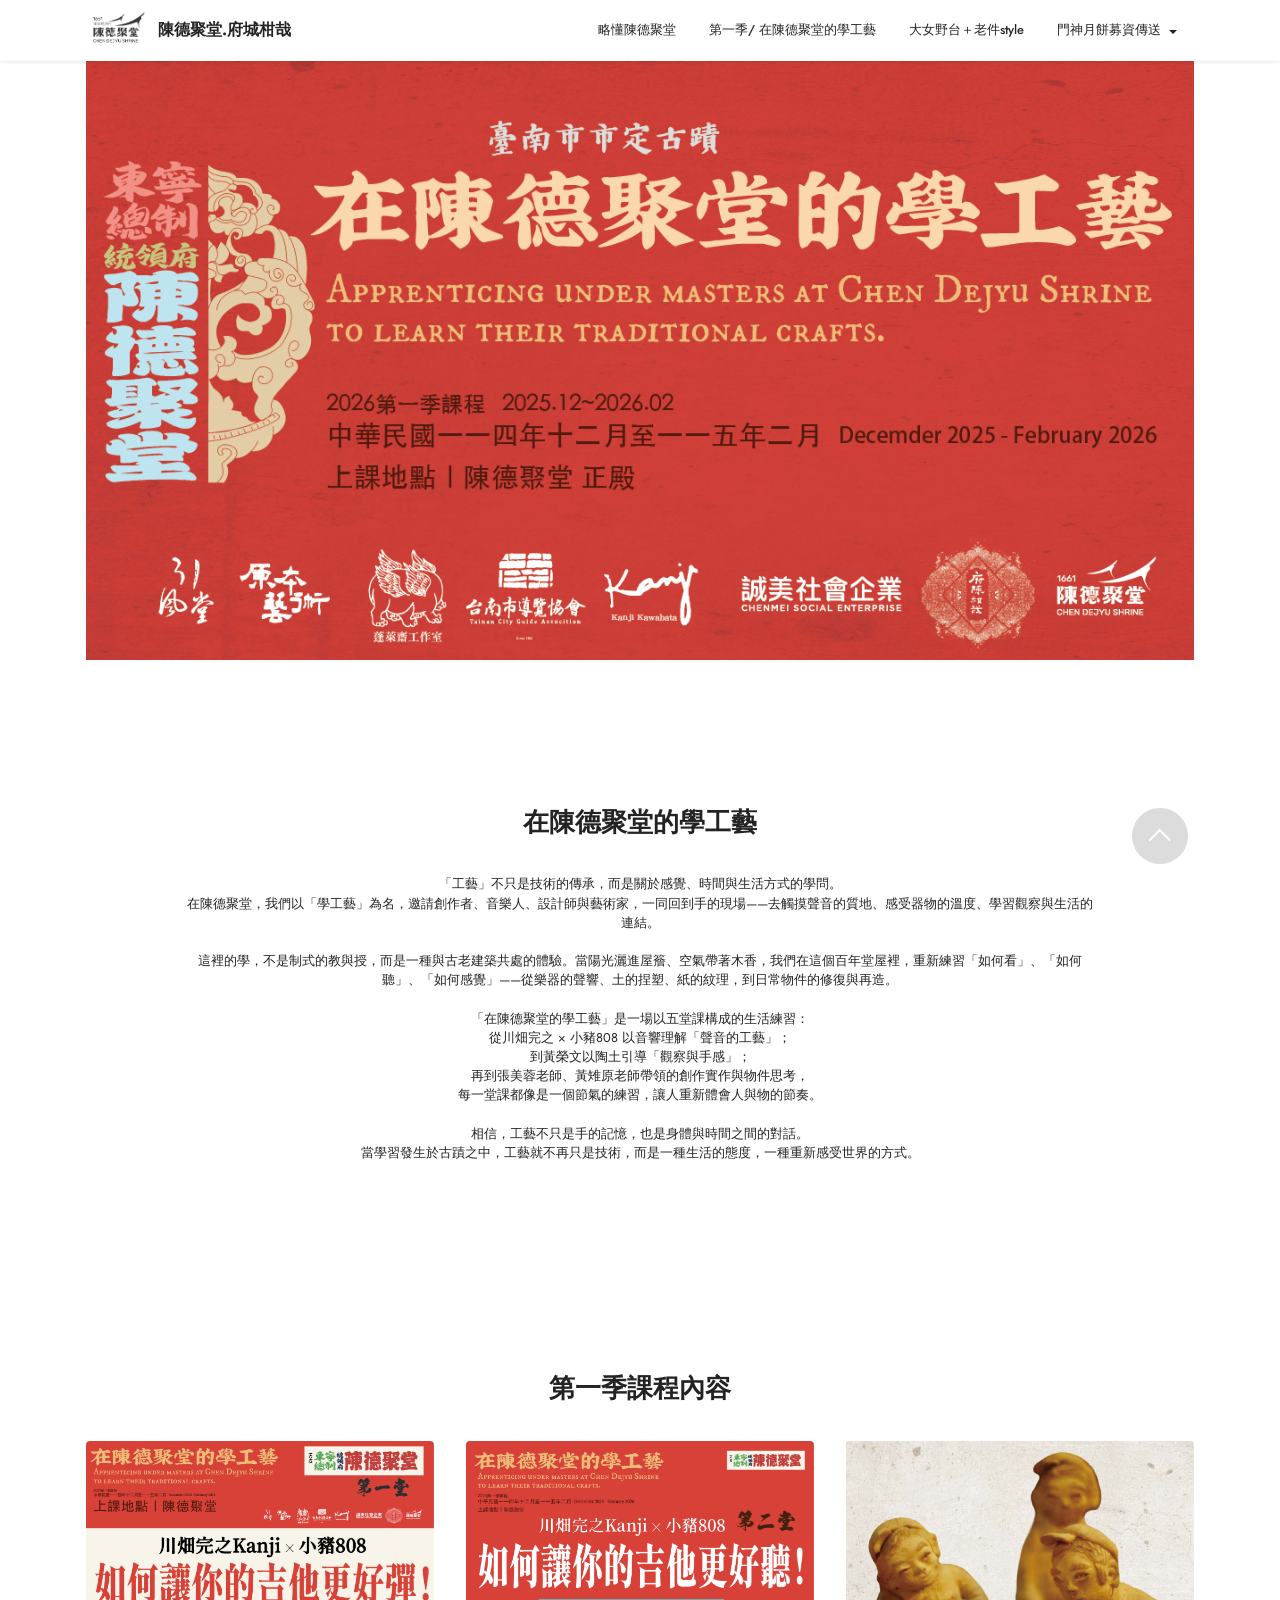
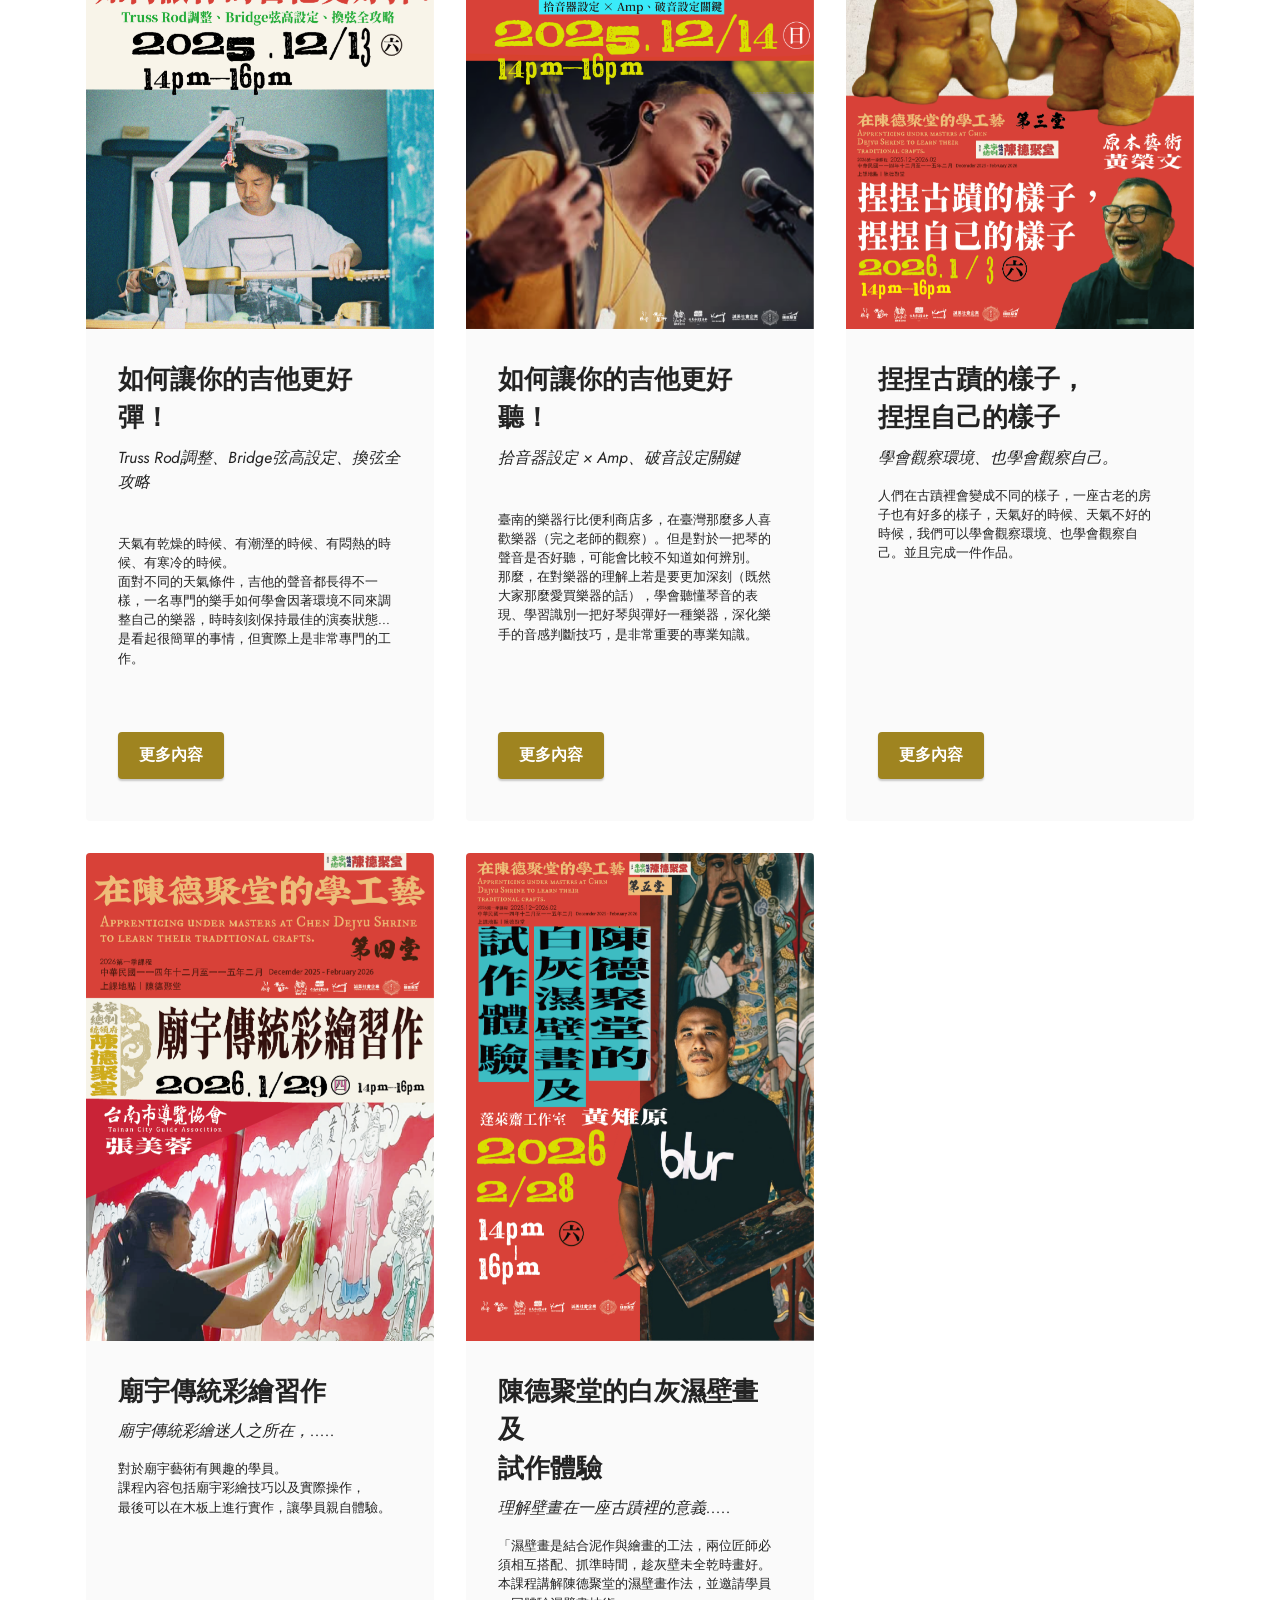
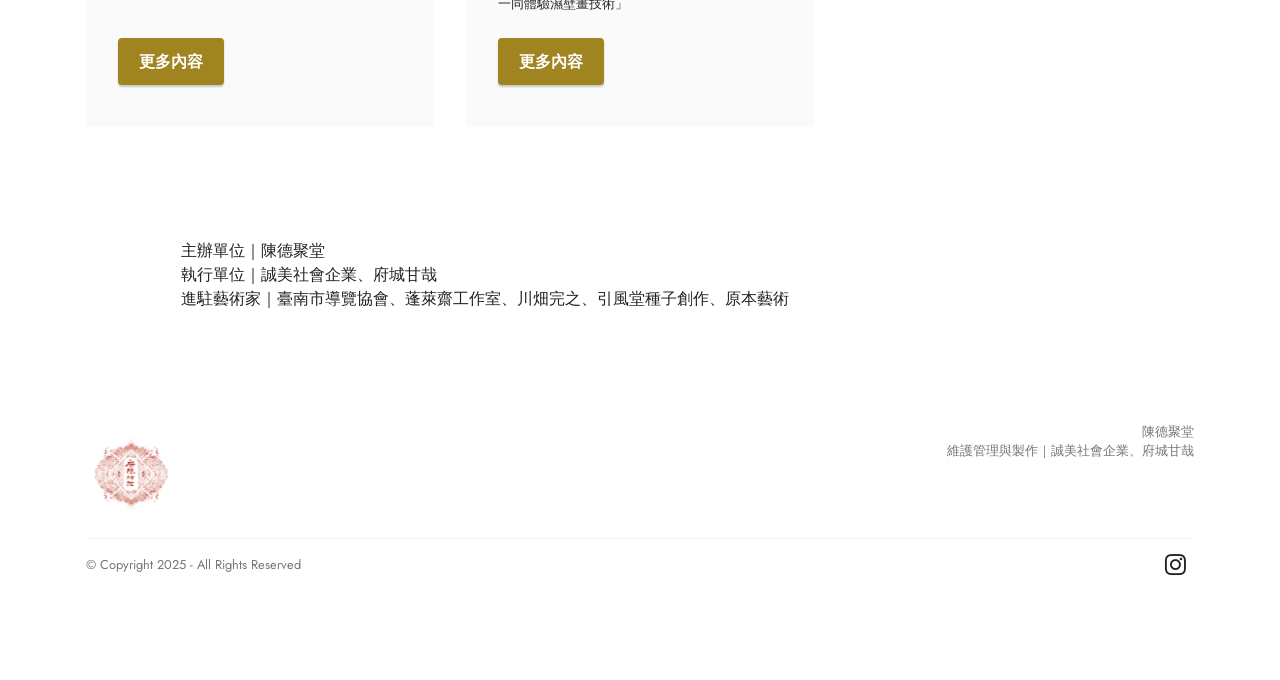
==== commit 8f967f03: "1121" ====
--- a/learn2026.html
+++ b/learn2026.html
@@ -106,7 +106,7 @@
             <div class="item features-image сol-12 col-md-6 col-lg-4">
                 <div class="item-wrapper">
                     <div class="item-img">
-                        <img src="assets/images/fin-2.png" alt="" data-slide-to="0" data-bs-slide-to="0">
+                        <a href="page8.html#content4-2b"><img src="assets/images/fin-2.png" alt="" data-slide-to="0" data-bs-slide-to="0"></a>
                     </div>
                     <div class="item-content">
                         <h5 class="item-title mbr-fonts-style display-5">
@@ -115,13 +115,13 @@
                         <h6 class="item-subtitle mbr-fonts-style mt-1 display-7"><em>Truss Rod調整、Bridge弦高設定、換弦全攻略</em><div><em><br></em></div></h6>
                         <p class="mbr-text mbr-fonts-style mt-3 display-4">天氣有乾燥的時候、有潮溼的時候、有悶熱的時候、有寒冷的時候。<br>面對不同的天氣條件，吉他的聲音都長得不一樣，一名專門的樂手如何學會因著環境不同來調整自己的樂器，時時刻刻保持最佳的演奏狀態...是看起很簡單的事情，但實際上是非常專門的工作。<br><br><br></p>
                     </div>
-                    <div class="mbr-section-btn item-footer mt-2"><a href="index.html#top" class="btn btn-primary item-btn display-7" target="_blank">更多內容</a></div>
-                </div>
-            </div>
-            <div class="item features-image сol-12 col-md-6 col-lg-4">
-                <div class="item-wrapper">
-                    <div class="item-img">
-                        <img src="assets/images/fin-1.png" alt="" data-slide-to="1" data-bs-slide-to="1">
+                    <div class="mbr-section-btn item-footer mt-2"><a href="page8.html#content4-2b" class="btn btn-primary item-btn display-7" target="_blank">更多內容</a></div>
+                </div>
+            </div>
+            <div class="item features-image сol-12 col-md-6 col-lg-4">
+                <div class="item-wrapper">
+                    <div class="item-img">
+                        <a href="page8.html#gallery3-2c"><img src="assets/images/fin-1.png" alt="" data-slide-to="1" data-bs-slide-to="1"></a>
                     </div>
                     <div class="item-content">
                         <h5 class="item-title mbr-fonts-style display-5">
@@ -130,7 +130,7 @@
                         <h6 class="item-subtitle mbr-fonts-style mt-1 display-7"><em>拾音器設定 × Amp、破音設定關鍵</em><div><em><br></em></div></h6>
                         <p class="mbr-text mbr-fonts-style mt-3 display-4">臺南的樂器行比便利商店多，在臺灣那麼多人喜歡樂器（完之老師的觀察）。但是對於一把琴的聲音是否好聽，可能會比較不知道如何辨別。<br>那麼，在對樂器的理解上若是要更加深刻（既然大家那麼愛買樂器的話），學會聽懂琴音的表現、學習識別一把好琴與彈好一種樂器，深化樂手的音感判斷技巧，是非常重要的專業知識。<br></p>
                     </div>
-                    <div class="mbr-section-btn item-footer mt-2"><a href="index.html#top" class="btn btn-primary item-btn display-7" target="_blank">更多內容</a></div>
+                    <div class="mbr-section-btn item-footer mt-2"><a href="page8.html#content4-2b" class="btn btn-primary item-btn display-7" target="_blank">更多內容</a></div>
                 </div>
             </div>
             <div class="item features-image сol-12 col-md-6 col-lg-4">
@@ -147,7 +147,7 @@
                         </h6>
                         <p class="mbr-text mbr-fonts-style mt-3 display-4">人們在古蹟裡會變成不同的樣子，一座古老的房子也有好多的樣子，天氣好的時候、天氣不好的時候，我們可以學會觀察環境、也學會觀察自己。並且完成一件作品。<br></p>
                     </div>
-                    <div class="mbr-section-btn item-footer mt-2"><a href="index.html#image3-1n" class="btn btn-primary item-btn display-7" target="_blank">更多內容</a></div>
+                    <div class="mbr-section-btn item-footer mt-2"><a href="https://www.accupass.com/event/2511140715105358748730" class="btn btn-primary item-btn display-7" target="_blank">更多內容</a></div>
                 </div>
             </div>
             <div class="item features-image сol-12 col-md-6 col-lg-4">
@@ -163,7 +163,7 @@
                             <em>廟宇傳統彩繪迷人之所在，.....</em></h6>
                         <p class="mbr-text mbr-fonts-style mt-3 display-4">對於廟宇藝術有興趣的學員。<br>課程內容包括廟宇彩繪技巧以及實際操作，<br>最後可以在木板上進行實作，讓學員親自體驗。<br></p>
                     </div>
-                    <div class="mbr-section-btn item-footer mt-2"><a href="index.html#image3-1n" class="btn btn-primary item-btn display-7" target="_blank">更多內容</a></div>
+                    <div class="mbr-section-btn item-footer mt-2"><a href="https://www.accupass.com/event/2511140743165904644490" class="btn btn-primary item-btn display-7" target="_blank">更多內容</a></div>
                 </div>
             </div><div class="item features-image сol-12 col-md-6 col-lg-4">
                 <div class="item-wrapper">
@@ -178,7 +178,7 @@
                             <em>理解壁畫在一座古蹟裡的意義.....</em></h6>
                         <p class="mbr-text mbr-fonts-style mt-3 display-4">「濕壁畫是結合泥作與繪畫的工法，兩位匠師必須相互搭配、抓準時間，趁灰壁未全乾時畫好。本課程講解陳德聚堂的濕壁畫作法，並邀請學員一同體驗濕壁畫技術」<br></p>
                     </div>
-                    <div class="mbr-section-btn item-footer mt-2"><a href="index.html#content4-1o" class="btn btn-primary item-btn display-7" target="_blank">更多內容</a></div>
+                    <div class="mbr-section-btn item-footer mt-2"><a href="https://www.accupass.com/event/2511140758011577803406" class="btn btn-primary item-btn display-7" target="_blank">更多內容</a></div>
                 </div>
             </div>
         </div>
--- a/assets/mobirise/css/mbr-additional.css
+++ b/assets/mobirise/css/mbr-additional.css
@@ -547,12 +547,6 @@
 .alert-danger {
   background-color: #5be430;
 }
-.mbr-section-btn a.btn:not(.btn-form) {
-  border-radius: 100px;
-}
-.mbr-gallery-filter li a {
-  border-radius: 100px !important;
-}
 .mbr-gallery-filter li.active .btn {
   background-color: #9f8420;
   border-color: #9f8420;
@@ -561,9 +555,6 @@
 .mbr-gallery-filter li.active .btn:focus {
   box-shadow: none;
 }
-.nav-tabs .nav-link {
-  border-radius: 100px !important;
-}
 a,
 a:hover {
   color: #9f8420;
@@ -589,9 +580,6 @@
   color: #eafce4;
 }
 /* Scroll to top button*/
-#scrollToTop a {
-  border-radius: 100px;
-}
 .form-control {
   font-family: 'Jost', sans-serif;
   font-size: 0.8rem;
@@ -619,19 +607,6 @@
   border-color: #9f8420;
 }
 /* Forms */
-.mbr-form .input-group-btn a.btn {
-  border-radius: 100px !important;
-}
-.mbr-form .input-group-btn a.btn:hover {
-  box-shadow: 0 10px 40px 0 rgba(0, 0, 0, 0.2);
-}
-.mbr-form .input-group-btn button[type="submit"] {
-  border-radius: 100px !important;
-  padding: 1rem 3rem;
-}
-.mbr-form .input-group-btn button[type="submit"]:hover {
-  box-shadow: 0 10px 40px 0 rgba(0, 0, 0, 0.2);
-}
 .jq-selectbox li:hover,
 .jq-selectbox li.selected {
   background-color: #9f8420;
@@ -3830,6 +3805,11 @@
     left: -1rem;
   }
 }
+.cid-v37uXrGuSJ {
+  padding-top: 10rem;
+  padding-bottom: 5rem;
+  background-color: #ffffff;
+}
 .cid-uVlg2sDnrU {
   padding-top: 15px;
   padding-bottom: 90px;
@@ -3895,3 +3875,551 @@
 .cid-uVlg2sDnrU .copyright > p {
   text-align: left;
 }
+.cid-uVkymdbyuO {
+  z-index: 1000;
+  width: 100%;
+  position: relative;
+  min-height: 60px;
+}
+.cid-uVkymdbyuO nav.navbar {
+  position: fixed;
+}
+.cid-uVkymdbyuO .dropdown-item:before {
+  font-family: Moririse2 !important;
+  content: "\e966";
+  display: inline-block;
+  width: 0;
+  position: absolute;
+  left: 1rem;
+  top: 0.5rem;
+  margin-right: 0.5rem;
+  line-height: 1;
+  font-size: inherit;
+  vertical-align: middle;
+  text-align: center;
+  overflow: hidden;
+  transform: scale(0, 1);
+  transition: all 0.25s ease-in-out;
+}
+.cid-uVkymdbyuO .dropdown-menu {
+  padding: 0;
+  border-radius: 4px;
+  box-shadow: 0 1px 3px 0 rgba(0, 0, 0, 0.1);
+}
+.cid-uVkymdbyuO .dropdown-item {
+  border-bottom: 1px solid #e6e6e6;
+}
+.cid-uVkymdbyuO .dropdown-item:hover,
+.cid-uVkymdbyuO .dropdown-item:focus {
+  background: #9f8420 !important;
+  color: white !important;
+}
+.cid-uVkymdbyuO .dropdown-item:hover span {
+  color: white;
+}
+.cid-uVkymdbyuO .dropdown-item:first-child {
+  border-top-left-radius: 4px;
+  border-top-right-radius: 4px;
+}
+.cid-uVkymdbyuO .dropdown-item:last-child {
+  border-bottom: none;
+  border-bottom-left-radius: 4px;
+  border-bottom-right-radius: 4px;
+}
+.cid-uVkymdbyuO .nav-dropdown .link {
+  padding: 0 0.3em !important;
+  margin: 0.667em 1em !important;
+}
+.cid-uVkymdbyuO .nav-dropdown .link.dropdown-toggle::after {
+  margin-left: 0.5rem;
+  margin-top: 0.2rem;
+}
+.cid-uVkymdbyuO .nav-link {
+  position: relative;
+}
+.cid-uVkymdbyuO .container {
+  display: flex;
+  margin: auto;
+}
+@media (min-width: 992px) {
+  .cid-uVkymdbyuO .container {
+    flex-wrap: nowrap;
+  }
+}
+.cid-uVkymdbyuO .iconfont-wrapper {
+  color: #000000 !important;
+  font-size: 1.5rem;
+  padding-right: 0.5rem;
+}
+.cid-uVkymdbyuO .dropdown-menu,
+.cid-uVkymdbyuO .navbar.opened {
+  background: #ffffff !important;
+}
+.cid-uVkymdbyuO .nav-item:focus,
+.cid-uVkymdbyuO .nav-link:focus {
+  outline: none;
+}
+.cid-uVkymdbyuO .dropdown .dropdown-menu .dropdown-item {
+  width: auto;
+  transition: all 0.25s ease-in-out;
+}
+.cid-uVkymdbyuO .dropdown .dropdown-menu .dropdown-item::after {
+  right: 0.5rem;
+}
+.cid-uVkymdbyuO .dropdown .dropdown-menu .dropdown-item .mbr-iconfont {
+  margin-right: 0.5rem;
+  vertical-align: sub;
+}
+.cid-uVkymdbyuO .dropdown .dropdown-menu .dropdown-item .mbr-iconfont:before {
+  display: inline-block;
+  transform: scale(1, 1);
+  transition: all 0.25s ease-in-out;
+}
+.cid-uVkymdbyuO .collapsed .dropdown-menu .dropdown-item:before {
+  display: none;
+}
+.cid-uVkymdbyuO .collapsed .dropdown .dropdown-menu .dropdown-item {
+  padding: 0.235em 1.5em 0.235em 1.5em !important;
+  transition: none;
+  margin: 0 !important;
+}
+.cid-uVkymdbyuO .navbar {
+  min-height: 70px;
+  transition: all 0.3s;
+  border-bottom: 1px solid transparent;
+  box-shadow: 0 1px 3px 0 rgba(0, 0, 0, 0.1);
+  background: #ffffff;
+}
+.cid-uVkymdbyuO .navbar.opened {
+  transition: all 0.3s;
+}
+.cid-uVkymdbyuO .navbar .dropdown-item {
+  padding: 0.5rem 1.8rem;
+}
+.cid-uVkymdbyuO .navbar .navbar-logo img {
+  width: auto;
+}
+.cid-uVkymdbyuO .navbar .navbar-collapse {
+  justify-content: flex-end;
+  z-index: 1;
+}
+.cid-uVkymdbyuO .navbar.collapsed {
+  justify-content: center;
+}
+.cid-uVkymdbyuO .navbar.collapsed .nav-item .nav-link::before {
+  display: none;
+}
+.cid-uVkymdbyuO .navbar.collapsed.opened .dropdown-menu {
+  top: 0;
+}
+@media (min-width: 992px) {
+  .cid-uVkymdbyuO .navbar.collapsed.opened:not(.navbar-short) .navbar-collapse {
+    max-height: calc(98.5vh - 3rem);
+  }
+}
+.cid-uVkymdbyuO .navbar.collapsed .dropdown-menu .dropdown-submenu {
+  left: 0 !important;
+}
+.cid-uVkymdbyuO .navbar.collapsed .dropdown-menu .dropdown-item:after {
+  right: auto;
+}
+.cid-uVkymdbyuO .navbar.collapsed .dropdown-menu .dropdown-toggle[data-toggle="dropdown-submenu"]:after {
+  margin-left: 0.5rem;
+  margin-top: 0.2rem;
+  border-top: 0.35em solid;
+  border-right: 0.35em solid transparent;
+  border-left: 0.35em solid transparent;
+  border-bottom: 0;
+  top: 41%;
+}
+.cid-uVkymdbyuO .navbar.collapsed ul.navbar-nav li {
+  margin: auto;
+}
+.cid-uVkymdbyuO .navbar.collapsed .dropdown-menu .dropdown-item {
+  padding: 0.25rem 1.5rem;
+  text-align: center;
+}
+.cid-uVkymdbyuO .navbar.collapsed .icons-menu {
+  padding-left: 0;
+  padding-right: 0;
+  padding-top: 0.5rem;
+  padding-bottom: 0.5rem;
+}
+@media (max-width: 991px) {
+  .cid-uVkymdbyuO .navbar .nav-item .nav-link::before {
+    display: none;
+  }
+  .cid-uVkymdbyuO .navbar.opened .dropdown-menu {
+    top: 0;
+  }
+  .cid-uVkymdbyuO .navbar .dropdown-menu .dropdown-submenu {
+    left: 0 !important;
+  }
+  .cid-uVkymdbyuO .navbar .dropdown-menu .dropdown-item:after {
+    right: auto;
+  }
+  .cid-uVkymdbyuO .navbar .dropdown-menu .dropdown-toggle[data-toggle="dropdown-submenu"]:after {
+    margin-left: 0.5rem;
+    margin-top: 0.2rem;
+    border-top: 0.35em solid;
+    border-right: 0.35em solid transparent;
+    border-left: 0.35em solid transparent;
+    border-bottom: 0;
+    top: 40%;
+  }
+  .cid-uVkymdbyuO .navbar .navbar-logo img {
+    height: 3rem !important;
+  }
+  .cid-uVkymdbyuO .navbar ul.navbar-nav li {
+    margin: auto;
+  }
+  .cid-uVkymdbyuO .navbar .dropdown-menu .dropdown-item {
+    padding: 0.25rem 1.5rem !important;
+    text-align: center;
+  }
+  .cid-uVkymdbyuO .navbar .navbar-brand {
+    flex-shrink: initial;
+    flex-basis: auto;
+    word-break: break-word;
+    padding-right: 2rem;
+  }
+  .cid-uVkymdbyuO .navbar .navbar-toggler {
+    flex-basis: auto;
+  }
+  .cid-uVkymdbyuO .navbar .icons-menu {
+    padding-left: 0;
+    padding-top: 0.5rem;
+    padding-bottom: 0.5rem;
+  }
+}
+.cid-uVkymdbyuO .navbar.navbar-short {
+  min-height: 60px;
+}
+.cid-uVkymdbyuO .navbar.navbar-short .navbar-logo img {
+  height: 2.5rem !important;
+}
+.cid-uVkymdbyuO .navbar.navbar-short .navbar-brand {
+  min-height: 60px;
+  padding: 0;
+}
+.cid-uVkymdbyuO .navbar-brand {
+  min-height: 70px;
+  flex-shrink: 0;
+  align-items: center;
+  margin-right: 0;
+  padding: 10px 0;
+  transition: all 0.3s;
+  word-break: break-word;
+  z-index: 1;
+}
+.cid-uVkymdbyuO .navbar-brand .navbar-caption {
+  line-height: inherit !important;
+}
+.cid-uVkymdbyuO .navbar-brand .navbar-logo a {
+  outline: none;
+}
+.cid-uVkymdbyuO .dropdown-item.active,
+.cid-uVkymdbyuO .dropdown-item:active {
+  background-color: transparent;
+}
+.cid-uVkymdbyuO .navbar-expand-lg .navbar-nav .nav-link {
+  padding: 0;
+}
+.cid-uVkymdbyuO .nav-dropdown .link.dropdown-toggle {
+  margin-right: 1.667em;
+}
+.cid-uVkymdbyuO .nav-dropdown .link.dropdown-toggle[aria-expanded="true"] {
+  margin-right: 0;
+  padding: 0.667em 1.667em;
+}
+.cid-uVkymdbyuO .navbar.navbar-expand-lg .dropdown .dropdown-menu {
+  background: #ffffff;
+}
+.cid-uVkymdbyuO .navbar.navbar-expand-lg .dropdown .dropdown-menu .dropdown-submenu {
+  margin: 0;
+  left: 100%;
+}
+.cid-uVkymdbyuO .navbar .dropdown.open > .dropdown-menu {
+  display: block;
+}
+.cid-uVkymdbyuO ul.navbar-nav {
+  flex-wrap: wrap;
+}
+.cid-uVkymdbyuO .navbar-buttons {
+  text-align: center;
+  min-width: 170px;
+}
+.cid-uVkymdbyuO button.navbar-toggler {
+  outline: none;
+  width: 31px;
+  height: 20px;
+  cursor: pointer;
+  transition: all 0.2s;
+  position: relative;
+  align-self: center;
+}
+.cid-uVkymdbyuO button.navbar-toggler .hamburger span {
+  position: absolute;
+  right: 0;
+  width: 30px;
+  height: 2px;
+  border-right: 5px;
+  background-color: #000000;
+}
+.cid-uVkymdbyuO button.navbar-toggler .hamburger span:nth-child(1) {
+  top: 0;
+  transition: all 0.2s;
+}
+.cid-uVkymdbyuO button.navbar-toggler .hamburger span:nth-child(2) {
+  top: 8px;
+  transition: all 0.15s;
+}
+.cid-uVkymdbyuO button.navbar-toggler .hamburger span:nth-child(3) {
+  top: 8px;
+  transition: all 0.15s;
+}
+.cid-uVkymdbyuO button.navbar-toggler .hamburger span:nth-child(4) {
+  top: 16px;
+  transition: all 0.2s;
+}
+.cid-uVkymdbyuO nav.opened .hamburger span:nth-child(1) {
+  top: 8px;
+  width: 0;
+  opacity: 0;
+  right: 50%;
+  transition: all 0.2s;
+}
+.cid-uVkymdbyuO nav.opened .hamburger span:nth-child(2) {
+  transform: rotate(45deg);
+  transition: all 0.25s;
+}
+.cid-uVkymdbyuO nav.opened .hamburger span:nth-child(3) {
+  transform: rotate(-45deg);
+  transition: all 0.25s;
+}
+.cid-uVkymdbyuO nav.opened .hamburger span:nth-child(4) {
+  top: 8px;
+  width: 0;
+  opacity: 0;
+  right: 50%;
+  transition: all 0.2s;
+}
+.cid-uVkymdbyuO .navbar-dropdown {
+  padding: 0 1rem;
+  position: fixed;
+}
+.cid-uVkymdbyuO a.nav-link {
+  display: flex;
+  align-items: center;
+  justify-content: center;
+}
+.cid-uVkymdbyuO .icons-menu {
+  flex-wrap: nowrap;
+  display: flex;
+  justify-content: center;
+  padding-left: 1rem;
+  padding-right: 1rem;
+  padding-top: 0.3rem;
+  text-align: center;
+}
+@media screen and (-ms-high-contrast: active), (-ms-high-contrast: none) {
+  .cid-uVkymdbyuO .navbar {
+    height: 70px;
+  }
+  .cid-uVkymdbyuO .navbar.opened {
+    height: auto;
+  }
+  .cid-uVkymdbyuO .nav-item .nav-link:hover::before {
+    width: 175%;
+    max-width: calc(100% + 2rem);
+    left: -1rem;
+  }
+}
+.cid-v37anH7ygh {
+  padding-top: 5rem;
+  padding-bottom: 1rem;
+  background-color: #ffffff;
+}
+.cid-v37azYiUOE {
+  padding-top: 4rem;
+  padding-bottom: 0rem;
+  background-color: #ffffff;
+}
+.cid-v37azYiUOE img,
+.cid-v37azYiUOE .item-img {
+  width: 100%;
+}
+.cid-v37azYiUOE .item:focus,
+.cid-v37azYiUOE span:focus {
+  outline: none;
+}
+.cid-v37azYiUOE .item {
+  cursor: pointer;
+  margin-bottom: 2rem;
+}
+.cid-v37azYiUOE .item-wrapper {
+  position: relative;
+  border-radius: 4px;
+  background: #fafafa;
+  height: 100%;
+  display: flex;
+  flex-flow: column nowrap;
+}
+@media (min-width: 992px) {
+  .cid-v37azYiUOE .item-wrapper .item-content {
+    padding: 2rem;
+  }
+}
+@media (max-width: 991px) {
+  .cid-v37azYiUOE .item-wrapper .item-content {
+    padding: 1rem;
+  }
+}
+.cid-v37azYiUOE .mbr-section-btn {
+  margin-top: auto !important;
+}
+.cid-v37azYiUOE .mbr-section-title {
+  color: #232323;
+}
+.cid-v37azYiUOE .mbr-text,
+.cid-v37azYiUOE .mbr-section-btn {
+  text-align: left;
+}
+.cid-v37azYiUOE .item-title {
+  text-align: center;
+}
+.cid-v37azYiUOE .item-subtitle {
+  text-align: center;
+}
+.cid-v37azYiUOE .item-subtitle DIV {
+  text-align: left;
+}
+.cid-v37djQq9Vn {
+  padding-top: 4rem;
+  padding-bottom: 0rem;
+  background-color: #ffffff;
+}
+.cid-v37couFZU0 {
+  padding-top: 0px;
+  padding-bottom: 0px;
+  background-color: #ffffff;
+}
+.cid-v37couFZU0 .row {
+  align-items: stretch;
+  justify-content: center;
+}
+.cid-v37couFZU0 .img-item {
+  position: relative;
+}
+.cid-v37couFZU0 .img-item img {
+  width: 100%;
+  object-fit: cover;
+}
+.cid-v37couFZU0 .img-item .img-description {
+  position: absolute;
+  bottom: 0;
+  width: 100%;
+  z-index: 2;
+  padding: .5rem 1rem .5rem;
+  word-break: break-word;
+}
+.cid-v37couFZU0 .img-item .img-description p {
+  margin-bottom: 0;
+}
+.cid-v37couFZU0 .text1 {
+  color: #000000;
+}
+.cid-v37couFZU0 .text2 {
+  color: #000000;
+}
+.cid-v37fnLYFQq {
+  padding-top: 4rem;
+  padding-bottom: 0rem;
+  background-color: #ffffff;
+}
+@media (max-width: 991px) {
+  .cid-v37fnLYFQq .image-wrapper {
+    margin-bottom: 1rem;
+  }
+}
+.cid-v37fnLYFQq .row {
+  flex-direction: row-reverse;
+}
+.cid-v37fnLYFQq img {
+  width: 100%;
+}
+@media (min-width: 992px) {
+  .cid-v37fnLYFQq .text-wrapper {
+    padding: 2rem;
+  }
+}
+.cid-v37hcPZIF4 {
+  padding-top: 4rem;
+  padding-bottom: 10rem;
+  background-color: #ffffff;
+}
+.cid-uVlg2sDnrU {
+  padding-top: 15px;
+  padding-bottom: 90px;
+  background-color: #ffffff;
+}
+@media (max-width: 767px) {
+  .cid-uVlg2sDnrU .media-wrap {
+    margin-bottom: 1rem;
+    text-align: center;
+  }
+}
+.cid-uVlg2sDnrU .mbr-text {
+  color: #767676;
+}
+@media (max-width: 767px) {
+  .cid-uVlg2sDnrU .links {
+    text-align: center !important;
+  }
+}
+@media (max-width: 767px) {
+  .cid-uVlg2sDnrU .footer-lower .copyright {
+    margin-bottom: 1rem;
+    text-align: center;
+  }
+}
+.cid-uVlg2sDnrU .footer-lower hr {
+  margin: 1rem 0;
+  border-color: #000;
+  opacity: 0.05;
+}
+.cid-uVlg2sDnrU .footer-lower .social-list {
+  padding-left: 0;
+  margin-bottom: 0;
+  list-style: none;
+  display: flex;
+  -webkit-flex-wrap: wrap;
+  flex-wrap: wrap;
+  -webkit-justify-content: flex-end;
+  justify-content: flex-end;
+}
+.cid-uVlg2sDnrU .footer-lower .social-list .mbr-iconfont-social {
+  font-size: 1.3rem;
+  color: #232323;
+}
+.cid-uVlg2sDnrU .footer-lower .social-list .soc-item {
+  margin: 0 0.5rem;
+}
+.cid-uVlg2sDnrU .footer-lower .social-list a {
+  margin: 0;
+  opacity: 0.5;
+  -webkit-transition: 0.2s linear;
+  transition: 0.2s linear;
+}
+.cid-uVlg2sDnrU .footer-lower .social-list a:hover {
+  opacity: 1;
+}
+@media (max-width: 767px) {
+  .cid-uVlg2sDnrU .footer-lower .social-list {
+    -webkit-justify-content: center;
+    justify-content: center;
+  }
+}
+.cid-uVlg2sDnrU .copyright > p {
+  text-align: left;
+}
--- a/assets/mobirise/css/mbr-additional.css
+++ b/assets/mobirise/css/mbr-additional.css
@@ -547,12 +547,6 @@
 .alert-danger {
   background-color: #5be430;
 }
-.mbr-section-btn a.btn:not(.btn-form) {
-  border-radius: 100px;
-}
-.mbr-gallery-filter li a {
-  border-radius: 100px !important;
-}
 .mbr-gallery-filter li.active .btn {
   background-color: #9f8420;
   border-color: #9f8420;
@@ -561,9 +555,6 @@
 .mbr-gallery-filter li.active .btn:focus {
   box-shadow: none;
 }
-.nav-tabs .nav-link {
-  border-radius: 100px !important;
-}
 a,
 a:hover {
   color: #9f8420;
@@ -589,9 +580,6 @@
   color: #eafce4;
 }
 /* Scroll to top button*/
-#scrollToTop a {
-  border-radius: 100px;
-}
 .form-control {
   font-family: 'Jost', sans-serif;
   font-size: 0.8rem;
@@ -619,19 +607,6 @@
   border-color: #9f8420;
 }
 /* Forms */
-.mbr-form .input-group-btn a.btn {
-  border-radius: 100px !important;
-}
-.mbr-form .input-group-btn a.btn:hover {
-  box-shadow: 0 10px 40px 0 rgba(0, 0, 0, 0.2);
-}
-.mbr-form .input-group-btn button[type="submit"] {
-  border-radius: 100px !important;
-  padding: 1rem 3rem;
-}
-.mbr-form .input-group-btn button[type="submit"]:hover {
-  box-shadow: 0 10px 40px 0 rgba(0, 0, 0, 0.2);
-}
 .jq-selectbox li:hover,
 .jq-selectbox li.selected {
   background-color: #9f8420;
@@ -3830,6 +3805,11 @@
     left: -1rem;
   }
 }
+.cid-v37uXrGuSJ {
+  padding-top: 10rem;
+  padding-bottom: 5rem;
+  background-color: #ffffff;
+}
 .cid-uVlg2sDnrU {
   padding-top: 15px;
   padding-bottom: 90px;
@@ -3895,3 +3875,551 @@
 .cid-uVlg2sDnrU .copyright > p {
   text-align: left;
 }
+.cid-uVkymdbyuO {
+  z-index: 1000;
+  width: 100%;
+  position: relative;
+  min-height: 60px;
+}
+.cid-uVkymdbyuO nav.navbar {
+  position: fixed;
+}
+.cid-uVkymdbyuO .dropdown-item:before {
+  font-family: Moririse2 !important;
+  content: "\e966";
+  display: inline-block;
+  width: 0;
+  position: absolute;
+  left: 1rem;
+  top: 0.5rem;
+  margin-right: 0.5rem;
+  line-height: 1;
+  font-size: inherit;
+  vertical-align: middle;
+  text-align: center;
+  overflow: hidden;
+  transform: scale(0, 1);
+  transition: all 0.25s ease-in-out;
+}
+.cid-uVkymdbyuO .dropdown-menu {
+  padding: 0;
+  border-radius: 4px;
+  box-shadow: 0 1px 3px 0 rgba(0, 0, 0, 0.1);
+}
+.cid-uVkymdbyuO .dropdown-item {
+  border-bottom: 1px solid #e6e6e6;
+}
+.cid-uVkymdbyuO .dropdown-item:hover,
+.cid-uVkymdbyuO .dropdown-item:focus {
+  background: #9f8420 !important;
+  color: white !important;
+}
+.cid-uVkymdbyuO .dropdown-item:hover span {
+  color: white;
+}
+.cid-uVkymdbyuO .dropdown-item:first-child {
+  border-top-left-radius: 4px;
+  border-top-right-radius: 4px;
+}
+.cid-uVkymdbyuO .dropdown-item:last-child {
+  border-bottom: none;
+  border-bottom-left-radius: 4px;
+  border-bottom-right-radius: 4px;
+}
+.cid-uVkymdbyuO .nav-dropdown .link {
+  padding: 0 0.3em !important;
+  margin: 0.667em 1em !important;
+}
+.cid-uVkymdbyuO .nav-dropdown .link.dropdown-toggle::after {
+  margin-left: 0.5rem;
+  margin-top: 0.2rem;
+}
+.cid-uVkymdbyuO .nav-link {
+  position: relative;
+}
+.cid-uVkymdbyuO .container {
+  display: flex;
+  margin: auto;
+}
+@media (min-width: 992px) {
+  .cid-uVkymdbyuO .container {
+    flex-wrap: nowrap;
+  }
+}
+.cid-uVkymdbyuO .iconfont-wrapper {
+  color: #000000 !important;
+  font-size: 1.5rem;
+  padding-right: 0.5rem;
+}
+.cid-uVkymdbyuO .dropdown-menu,
+.cid-uVkymdbyuO .navbar.opened {
+  background: #ffffff !important;
+}
+.cid-uVkymdbyuO .nav-item:focus,
+.cid-uVkymdbyuO .nav-link:focus {
+  outline: none;
+}
+.cid-uVkymdbyuO .dropdown .dropdown-menu .dropdown-item {
+  width: auto;
+  transition: all 0.25s ease-in-out;
+}
+.cid-uVkymdbyuO .dropdown .dropdown-menu .dropdown-item::after {
+  right: 0.5rem;
+}
+.cid-uVkymdbyuO .dropdown .dropdown-menu .dropdown-item .mbr-iconfont {
+  margin-right: 0.5rem;
+  vertical-align: sub;
+}
+.cid-uVkymdbyuO .dropdown .dropdown-menu .dropdown-item .mbr-iconfont:before {
+  display: inline-block;
+  transform: scale(1, 1);
+  transition: all 0.25s ease-in-out;
+}
+.cid-uVkymdbyuO .collapsed .dropdown-menu .dropdown-item:before {
+  display: none;
+}
+.cid-uVkymdbyuO .collapsed .dropdown .dropdown-menu .dropdown-item {
+  padding: 0.235em 1.5em 0.235em 1.5em !important;
+  transition: none;
+  margin: 0 !important;
+}
+.cid-uVkymdbyuO .navbar {
+  min-height: 70px;
+  transition: all 0.3s;
+  border-bottom: 1px solid transparent;
+  box-shadow: 0 1px 3px 0 rgba(0, 0, 0, 0.1);
+  background: #ffffff;
+}
+.cid-uVkymdbyuO .navbar.opened {
+  transition: all 0.3s;
+}
+.cid-uVkymdbyuO .navbar .dropdown-item {
+  padding: 0.5rem 1.8rem;
+}
+.cid-uVkymdbyuO .navbar .navbar-logo img {
+  width: auto;
+}
+.cid-uVkymdbyuO .navbar .navbar-collapse {
+  justify-content: flex-end;
+  z-index: 1;
+}
+.cid-uVkymdbyuO .navbar.collapsed {
+  justify-content: center;
+}
+.cid-uVkymdbyuO .navbar.collapsed .nav-item .nav-link::before {
+  display: none;
+}
+.cid-uVkymdbyuO .navbar.collapsed.opened .dropdown-menu {
+  top: 0;
+}
+@media (min-width: 992px) {
+  .cid-uVkymdbyuO .navbar.collapsed.opened:not(.navbar-short) .navbar-collapse {
+    max-height: calc(98.5vh - 3rem);
+  }
+}
+.cid-uVkymdbyuO .navbar.collapsed .dropdown-menu .dropdown-submenu {
+  left: 0 !important;
+}
+.cid-uVkymdbyuO .navbar.collapsed .dropdown-menu .dropdown-item:after {
+  right: auto;
+}
+.cid-uVkymdbyuO .navbar.collapsed .dropdown-menu .dropdown-toggle[data-toggle="dropdown-submenu"]:after {
+  margin-left: 0.5rem;
+  margin-top: 0.2rem;
+  border-top: 0.35em solid;
+  border-right: 0.35em solid transparent;
+  border-left: 0.35em solid transparent;
+  border-bottom: 0;
+  top: 41%;
+}
+.cid-uVkymdbyuO .navbar.collapsed ul.navbar-nav li {
+  margin: auto;
+}
+.cid-uVkymdbyuO .navbar.collapsed .dropdown-menu .dropdown-item {
+  padding: 0.25rem 1.5rem;
+  text-align: center;
+}
+.cid-uVkymdbyuO .navbar.collapsed .icons-menu {
+  padding-left: 0;
+  padding-right: 0;
+  padding-top: 0.5rem;
+  padding-bottom: 0.5rem;
+}
+@media (max-width: 991px) {
+  .cid-uVkymdbyuO .navbar .nav-item .nav-link::before {
+    display: none;
+  }
+  .cid-uVkymdbyuO .navbar.opened .dropdown-menu {
+    top: 0;
+  }
+  .cid-uVkymdbyuO .navbar .dropdown-menu .dropdown-submenu {
+    left: 0 !important;
+  }
+  .cid-uVkymdbyuO .navbar .dropdown-menu .dropdown-item:after {
+    right: auto;
+  }
+  .cid-uVkymdbyuO .navbar .dropdown-menu .dropdown-toggle[data-toggle="dropdown-submenu"]:after {
+    margin-left: 0.5rem;
+    margin-top: 0.2rem;
+    border-top: 0.35em solid;
+    border-right: 0.35em solid transparent;
+    border-left: 0.35em solid transparent;
+    border-bottom: 0;
+    top: 40%;
+  }
+  .cid-uVkymdbyuO .navbar .navbar-logo img {
+    height: 3rem !important;
+  }
+  .cid-uVkymdbyuO .navbar ul.navbar-nav li {
+    margin: auto;
+  }
+  .cid-uVkymdbyuO .navbar .dropdown-menu .dropdown-item {
+    padding: 0.25rem 1.5rem !important;
+    text-align: center;
+  }
+  .cid-uVkymdbyuO .navbar .navbar-brand {
+    flex-shrink: initial;
+    flex-basis: auto;
+    word-break: break-word;
+    padding-right: 2rem;
+  }
+  .cid-uVkymdbyuO .navbar .navbar-toggler {
+    flex-basis: auto;
+  }
+  .cid-uVkymdbyuO .navbar .icons-menu {
+    padding-left: 0;
+    padding-top: 0.5rem;
+    padding-bottom: 0.5rem;
+  }
+}
+.cid-uVkymdbyuO .navbar.navbar-short {
+  min-height: 60px;
+}
+.cid-uVkymdbyuO .navbar.navbar-short .navbar-logo img {
+  height: 2.5rem !important;
+}
+.cid-uVkymdbyuO .navbar.navbar-short .navbar-brand {
+  min-height: 60px;
+  padding: 0;
+}
+.cid-uVkymdbyuO .navbar-brand {
+  min-height: 70px;
+  flex-shrink: 0;
+  align-items: center;
+  margin-right: 0;
+  padding: 10px 0;
+  transition: all 0.3s;
+  word-break: break-word;
+  z-index: 1;
+}
+.cid-uVkymdbyuO .navbar-brand .navbar-caption {
+  line-height: inherit !important;
+}
+.cid-uVkymdbyuO .navbar-brand .navbar-logo a {
+  outline: none;
+}
+.cid-uVkymdbyuO .dropdown-item.active,
+.cid-uVkymdbyuO .dropdown-item:active {
+  background-color: transparent;
+}
+.cid-uVkymdbyuO .navbar-expand-lg .navbar-nav .nav-link {
+  padding: 0;
+}
+.cid-uVkymdbyuO .nav-dropdown .link.dropdown-toggle {
+  margin-right: 1.667em;
+}
+.cid-uVkymdbyuO .nav-dropdown .link.dropdown-toggle[aria-expanded="true"] {
+  margin-right: 0;
+  padding: 0.667em 1.667em;
+}
+.cid-uVkymdbyuO .navbar.navbar-expand-lg .dropdown .dropdown-menu {
+  background: #ffffff;
+}
+.cid-uVkymdbyuO .navbar.navbar-expand-lg .dropdown .dropdown-menu .dropdown-submenu {
+  margin: 0;
+  left: 100%;
+}
+.cid-uVkymdbyuO .navbar .dropdown.open > .dropdown-menu {
+  display: block;
+}
+.cid-uVkymdbyuO ul.navbar-nav {
+  flex-wrap: wrap;
+}
+.cid-uVkymdbyuO .navbar-buttons {
+  text-align: center;
+  min-width: 170px;
+}
+.cid-uVkymdbyuO button.navbar-toggler {
+  outline: none;
+  width: 31px;
+  height: 20px;
+  cursor: pointer;
+  transition: all 0.2s;
+  position: relative;
+  align-self: center;
+}
+.cid-uVkymdbyuO button.navbar-toggler .hamburger span {
+  position: absolute;
+  right: 0;
+  width: 30px;
+  height: 2px;
+  border-right: 5px;
+  background-color: #000000;
+}
+.cid-uVkymdbyuO button.navbar-toggler .hamburger span:nth-child(1) {
+  top: 0;
+  transition: all 0.2s;
+}
+.cid-uVkymdbyuO button.navbar-toggler .hamburger span:nth-child(2) {
+  top: 8px;
+  transition: all 0.15s;
+}
+.cid-uVkymdbyuO button.navbar-toggler .hamburger span:nth-child(3) {
+  top: 8px;
+  transition: all 0.15s;
+}
+.cid-uVkymdbyuO button.navbar-toggler .hamburger span:nth-child(4) {
+  top: 16px;
+  transition: all 0.2s;
+}
+.cid-uVkymdbyuO nav.opened .hamburger span:nth-child(1) {
+  top: 8px;
+  width: 0;
+  opacity: 0;
+  right: 50%;
+  transition: all 0.2s;
+}
+.cid-uVkymdbyuO nav.opened .hamburger span:nth-child(2) {
+  transform: rotate(45deg);
+  transition: all 0.25s;
+}
+.cid-uVkymdbyuO nav.opened .hamburger span:nth-child(3) {
+  transform: rotate(-45deg);
+  transition: all 0.25s;
+}
+.cid-uVkymdbyuO nav.opened .hamburger span:nth-child(4) {
+  top: 8px;
+  width: 0;
+  opacity: 0;
+  right: 50%;
+  transition: all 0.2s;
+}
+.cid-uVkymdbyuO .navbar-dropdown {
+  padding: 0 1rem;
+  position: fixed;
+}
+.cid-uVkymdbyuO a.nav-link {
+  display: flex;
+  align-items: center;
+  justify-content: center;
+}
+.cid-uVkymdbyuO .icons-menu {
+  flex-wrap: nowrap;
+  display: flex;
+  justify-content: center;
+  padding-left: 1rem;
+  padding-right: 1rem;
+  padding-top: 0.3rem;
+  text-align: center;
+}
+@media screen and (-ms-high-contrast: active), (-ms-high-contrast: none) {
+  .cid-uVkymdbyuO .navbar {
+    height: 70px;
+  }
+  .cid-uVkymdbyuO .navbar.opened {
+    height: auto;
+  }
+  .cid-uVkymdbyuO .nav-item .nav-link:hover::before {
+    width: 175%;
+    max-width: calc(100% + 2rem);
+    left: -1rem;
+  }
+}
+.cid-v37anH7ygh {
+  padding-top: 5rem;
+  padding-bottom: 1rem;
+  background-color: #ffffff;
+}
+.cid-v37azYiUOE {
+  padding-top: 4rem;
+  padding-bottom: 0rem;
+  background-color: #ffffff;
+}
+.cid-v37azYiUOE img,
+.cid-v37azYiUOE .item-img {
+  width: 100%;
+}
+.cid-v37azYiUOE .item:focus,
+.cid-v37azYiUOE span:focus {
+  outline: none;
+}
+.cid-v37azYiUOE .item {
+  cursor: pointer;
+  margin-bottom: 2rem;
+}
+.cid-v37azYiUOE .item-wrapper {
+  position: relative;
+  border-radius: 4px;
+  background: #fafafa;
+  height: 100%;
+  display: flex;
+  flex-flow: column nowrap;
+}
+@media (min-width: 992px) {
+  .cid-v37azYiUOE .item-wrapper .item-content {
+    padding: 2rem;
+  }
+}
+@media (max-width: 991px) {
+  .cid-v37azYiUOE .item-wrapper .item-content {
+    padding: 1rem;
+  }
+}
+.cid-v37azYiUOE .mbr-section-btn {
+  margin-top: auto !important;
+}
+.cid-v37azYiUOE .mbr-section-title {
+  color: #232323;
+}
+.cid-v37azYiUOE .mbr-text,
+.cid-v37azYiUOE .mbr-section-btn {
+  text-align: left;
+}
+.cid-v37azYiUOE .item-title {
+  text-align: center;
+}
+.cid-v37azYiUOE .item-subtitle {
+  text-align: center;
+}
+.cid-v37azYiUOE .item-subtitle DIV {
+  text-align: left;
+}
+.cid-v37djQq9Vn {
+  padding-top: 4rem;
+  padding-bottom: 0rem;
+  background-color: #ffffff;
+}
+.cid-v37couFZU0 {
+  padding-top: 0px;
+  padding-bottom: 0px;
+  background-color: #ffffff;
+}
+.cid-v37couFZU0 .row {
+  align-items: stretch;
+  justify-content: center;
+}
+.cid-v37couFZU0 .img-item {
+  position: relative;
+}
+.cid-v37couFZU0 .img-item img {
+  width: 100%;
+  object-fit: cover;
+}
+.cid-v37couFZU0 .img-item .img-description {
+  position: absolute;
+  bottom: 0;
+  width: 100%;
+  z-index: 2;
+  padding: .5rem 1rem .5rem;
+  word-break: break-word;
+}
+.cid-v37couFZU0 .img-item .img-description p {
+  margin-bottom: 0;
+}
+.cid-v37couFZU0 .text1 {
+  color: #000000;
+}
+.cid-v37couFZU0 .text2 {
+  color: #000000;
+}
+.cid-v37fnLYFQq {
+  padding-top: 4rem;
+  padding-bottom: 0rem;
+  background-color: #ffffff;
+}
+@media (max-width: 991px) {
+  .cid-v37fnLYFQq .image-wrapper {
+    margin-bottom: 1rem;
+  }
+}
+.cid-v37fnLYFQq .row {
+  flex-direction: row-reverse;
+}
+.cid-v37fnLYFQq img {
+  width: 100%;
+}
+@media (min-width: 992px) {
+  .cid-v37fnLYFQq .text-wrapper {
+    padding: 2rem;
+  }
+}
+.cid-v37hcPZIF4 {
+  padding-top: 4rem;
+  padding-bottom: 10rem;
+  background-color: #ffffff;
+}
+.cid-uVlg2sDnrU {
+  padding-top: 15px;
+  padding-bottom: 90px;
+  background-color: #ffffff;
+}
+@media (max-width: 767px) {
+  .cid-uVlg2sDnrU .media-wrap {
+    margin-bottom: 1rem;
+    text-align: center;
+  }
+}
+.cid-uVlg2sDnrU .mbr-text {
+  color: #767676;
+}
+@media (max-width: 767px) {
+  .cid-uVlg2sDnrU .links {
+    text-align: center !important;
+  }
+}
+@media (max-width: 767px) {
+  .cid-uVlg2sDnrU .footer-lower .copyright {
+    margin-bottom: 1rem;
+    text-align: center;
+  }
+}
+.cid-uVlg2sDnrU .footer-lower hr {
+  margin: 1rem 0;
+  border-color: #000;
+  opacity: 0.05;
+}
+.cid-uVlg2sDnrU .footer-lower .social-list {
+  padding-left: 0;
+  margin-bottom: 0;
+  list-style: none;
+  display: flex;
+  -webkit-flex-wrap: wrap;
+  flex-wrap: wrap;
+  -webkit-justify-content: flex-end;
+  justify-content: flex-end;
+}
+.cid-uVlg2sDnrU .footer-lower .social-list .mbr-iconfont-social {
+  font-size: 1.3rem;
+  color: #232323;
+}
+.cid-uVlg2sDnrU .footer-lower .social-list .soc-item {
+  margin: 0 0.5rem;
+}
+.cid-uVlg2sDnrU .footer-lower .social-list a {
+  margin: 0;
+  opacity: 0.5;
+  -webkit-transition: 0.2s linear;
+  transition: 0.2s linear;
+}
+.cid-uVlg2sDnrU .footer-lower .social-list a:hover {
+  opacity: 1;
+}
+@media (max-width: 767px) {
+  .cid-uVlg2sDnrU .footer-lower .social-list {
+    -webkit-justify-content: center;
+    justify-content: center;
+  }
+}
+.cid-uVlg2sDnrU .copyright > p {
+  text-align: left;
+}
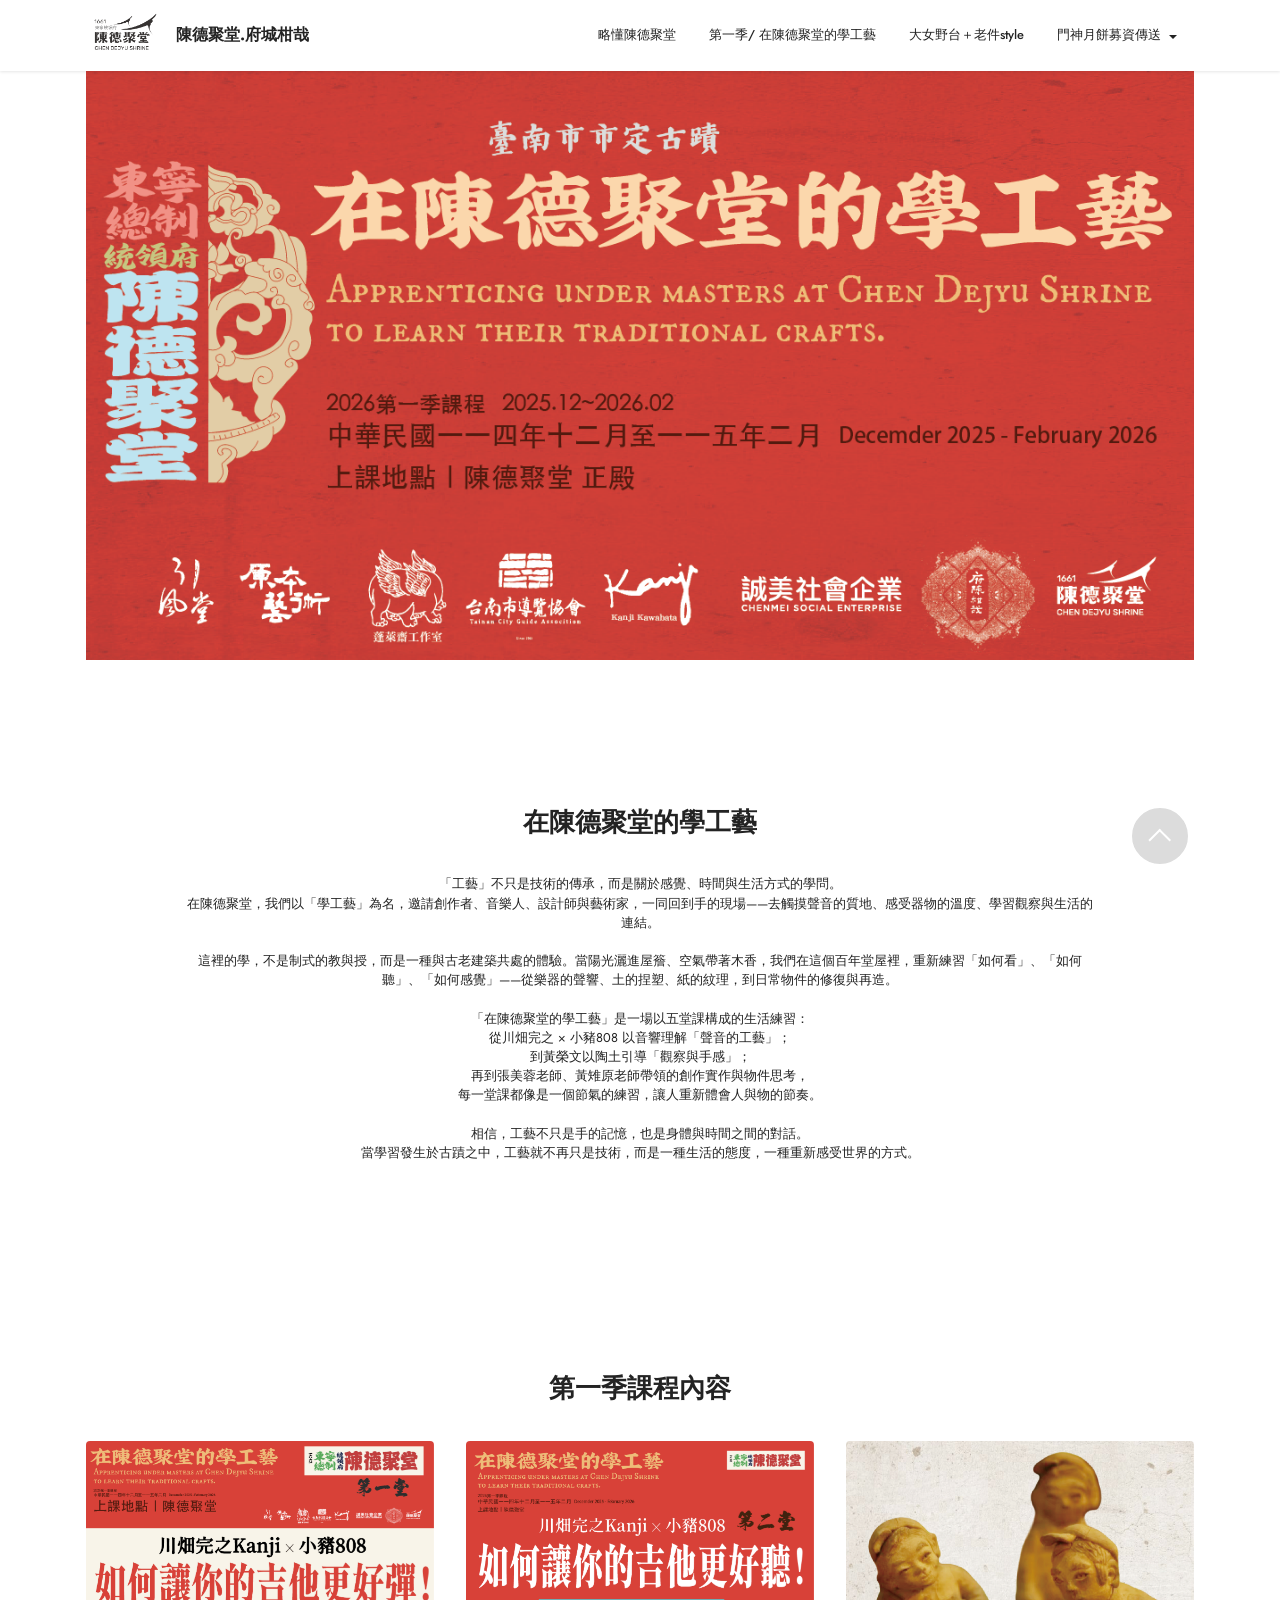
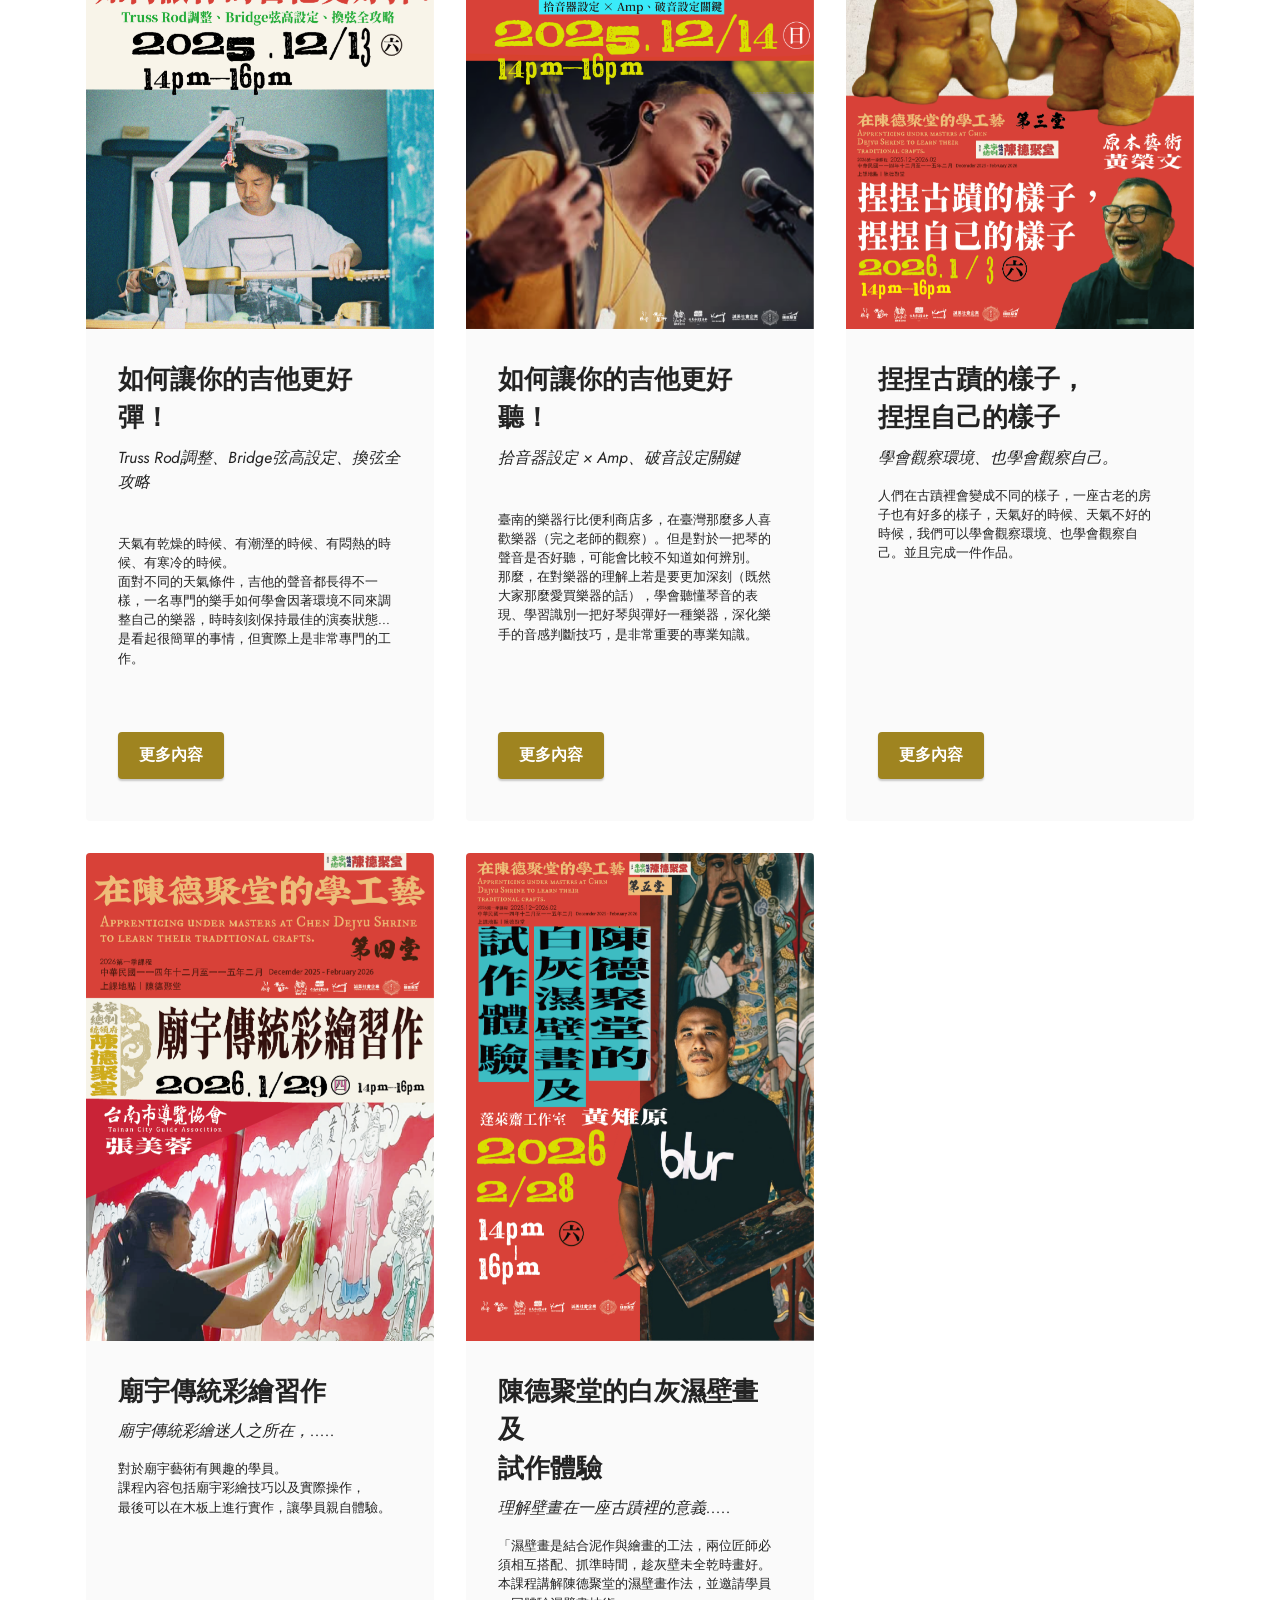
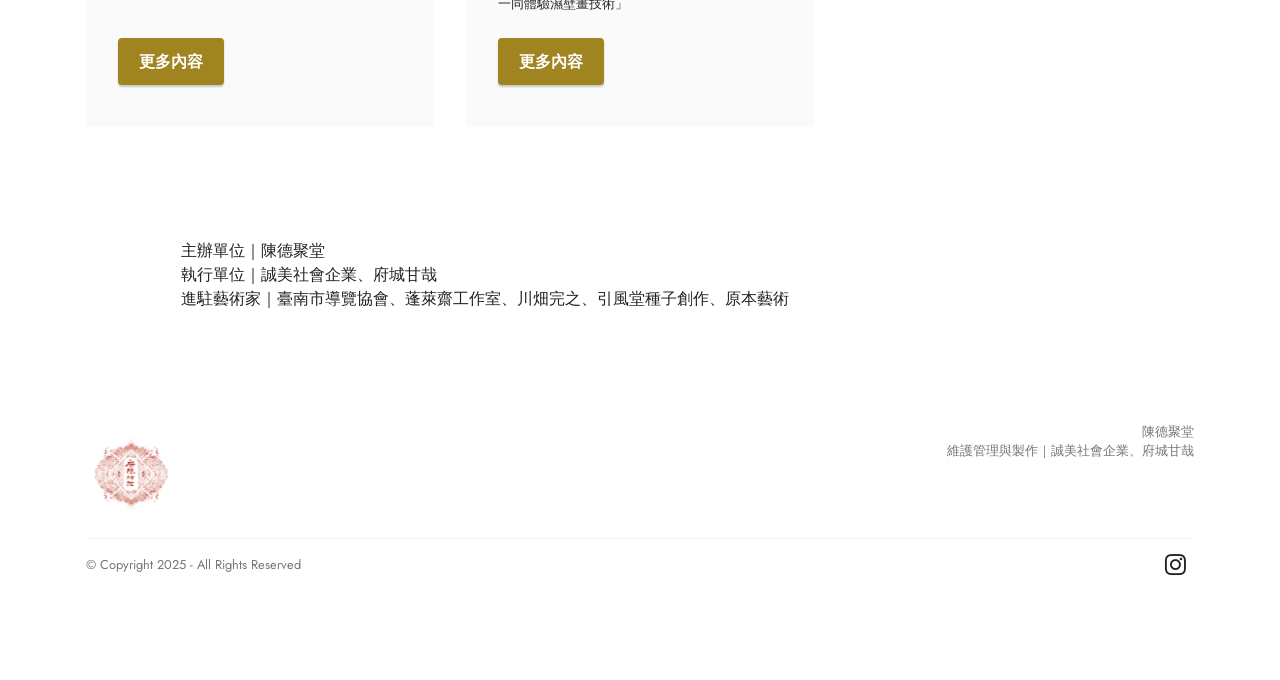
==== commit a6c198f4: "1127" ====
--- a/learn2026.html
+++ b/learn2026.html
@@ -54,7 +54,7 @@
             <div class="collapse navbar-collapse" id="navbarSupportedContent">
                 <ul class="navbar-nav nav-dropdown nav-right" data-app-modern-menu="true"><li class="nav-item"><a class="nav-link link text-black text-primary display-4" href="mooncake.html#content1-10">略懂陳德聚堂</a></li>
                     
-                    <li class="nav-item"><a class="nav-link link text-black text-primary display-4" href="learn2026.html#image3-1n">第一季/ 在陳德聚堂的學工藝</a></li><li class="nav-item"><a class="nav-link link text-black text-primary display-4" href="page5.html#top">大女野台＋老件style</a></li><li class="nav-item dropdown"><a class="nav-link link text-black text-primary dropdown-toggle display-4" href="index.html#content5-i" data-toggle="dropdown-submenu" data-bs-toggle="dropdown" data-bs-auto-close="outside" aria-expanded="false">門神月餅募資傳送</a><div class="dropdown-menu" aria-labelledby="dropdown-undefined"><a class="text-black text-primary dropdown-item display-4" href="mooncake.html#header3-c">產品資訊</a><div class="dropdown"><a class="text-black text-primary dropdown-item dropdown-toggle display-4" href="index.html#content5-i" data-toggle="dropdown-submenu" data-bs-toggle="dropdown" data-bs-auto-close="outside" aria-expanded="false">研發</a><div class="dropdown-menu dropdown-submenu" aria-labelledby="dropdown-undefined"><a class="text-black text-primary dropdown-item display-4" href="mooncake.html#header3-c">陳澤過的中秋是哪一種？</a><a class="text-black text-primary dropdown-item display-4" href="mooncake.html#gallery1-d">中秋搏餅的故事</a><a class="text-black text-primary dropdown-item show display-4" href="mooncake.html#header3-c">2026搏餅禮盒</a></div></div><a class="text-black text-primary dropdown-item display-4" href="mooncake.html#pricing2-13">募資方案</a><a class="text-black text-primary dropdown-item display-4" href="mooncake.html#content1-10">關於門神</a></div></li></ul>
+                    <li class="nav-item"><a class="nav-link link text-black text-primary display-4" href="learn2026.html#image3-1n">第一季/ 在陳德聚堂的學工藝</a></li><li class="nav-item"><a class="nav-link link text-black text-primary display-4" href="page5.html#content4-2m">大女野台＋老件style</a></li><li class="nav-item dropdown"><a class="nav-link link text-black text-primary dropdown-toggle display-4" href="index.html#content5-i" data-toggle="dropdown-submenu" data-bs-toggle="dropdown" data-bs-auto-close="outside" aria-expanded="false">門神月餅募資傳送</a><div class="dropdown-menu" aria-labelledby="dropdown-undefined"><a class="text-black text-primary dropdown-item display-4" href="mooncake.html#header3-c">產品資訊</a><div class="dropdown"><a class="text-black text-primary dropdown-item dropdown-toggle display-4" href="index.html#content5-i" data-toggle="dropdown-submenu" data-bs-toggle="dropdown" data-bs-auto-close="outside" aria-expanded="false">研發</a><div class="dropdown-menu dropdown-submenu" aria-labelledby="dropdown-undefined"><a class="text-black text-primary dropdown-item display-4" href="mooncake.html#header3-c">陳澤過的中秋是哪一種？</a><a class="text-black text-primary dropdown-item display-4" href="mooncake.html#gallery1-d">中秋搏餅的故事</a><a class="text-black text-primary dropdown-item show display-4" href="mooncake.html#header3-c">2026搏餅禮盒</a></div></div><a class="text-black text-primary dropdown-item display-4" href="mooncake.html#pricing2-13">募資方案</a><a class="text-black text-primary dropdown-item display-4" href="mooncake.html#content1-10">關於門神</a></div></li></ul>
                 
                 
             </div>
--- a/assets/mobirise/css/mbr-additional.css
+++ b/assets/mobirise/css/mbr-additional.css
@@ -3807,7 +3807,146 @@
 }
 .cid-v37uXrGuSJ {
   padding-top: 10rem;
-  padding-bottom: 5rem;
+  padding-bottom: 0rem;
+  background-color: #ffffff;
+}
+.cid-v3GttTq9JA {
+  padding-top: 0rem;
+  padding-bottom: 0rem;
+  background-color: #ffffff;
+}
+.cid-v3Gs6R4mxT {
+  padding-top: 0rem;
+  padding-bottom: 0rem;
+  background-color: #fafafa;
+}
+.cid-v3Gs6R4mxT .carousel {
+  height: 800px;
+}
+.cid-v3Gs6R4mxT .carousel img {
+  width: 100%;
+  height: 100%;
+  object-fit: cover;
+}
+.cid-v3Gs6R4mxT .carousel-item,
+.cid-v3Gs6R4mxT .carousel-inner {
+  height: 100%;
+}
+.cid-v3Gs6R4mxT .carousel-caption {
+  bottom: 40px;
+}
+.cid-v3Gs6R4mxT .mobi-mbri-arrow-next {
+  margin-left: 5px;
+}
+.cid-v3Gs6R4mxT .mobi-mbri-arrow-prev {
+  margin-right: 5px;
+}
+.cid-v3Gs6R4mxT .carousel-control:hover {
+  background: #1b1b1b;
+  color: #fff;
+  opacity: 1;
+}
+.cid-v3Gs6R4mxT .item-wrapper {
+  width: 100%;
+}
+@media (max-width: 767px) {
+  .cid-v3Gs6R4mxT .container .carousel-control {
+    margin-bottom: 0;
+  }
+  .cid-v3Gs6R4mxT .content-slider-wrap {
+    width: 100% !important;
+  }
+}
+.cid-v3Gs6R4mxT .container .carousel-indicators {
+  margin-bottom: 3px;
+}
+.cid-v3Gs6R4mxT .carousel-control {
+  top: 50%;
+  width: 60px;
+  height: 60px;
+  margin-top: -1.5rem;
+  font-size: 22px;
+  background-color: rgba(0, 0, 0, 0.5);
+  border: 2px solid #fff;
+  border-radius: 50%;
+  transition: all 0.3s;
+}
+.cid-v3Gs6R4mxT .carousel-control.carousel-control-prev {
+  left: 0;
+  margin-left: 2.5rem;
+}
+.cid-v3Gs6R4mxT .carousel-control.carousel-control-next {
+  right: 0;
+  margin-right: 2.5rem;
+}
+@media (max-width: 767px) {
+  .cid-v3Gs6R4mxT .carousel-control {
+    top: auto;
+    bottom: 1rem;
+  }
+}
+.cid-v3Gs6R4mxT .carousel-indicators {
+  position: absolute;
+  bottom: 0;
+  margin-bottom: 1.5rem !important;
+}
+.cid-v3Gs6R4mxT .carousel-indicators li {
+  max-width: 15px;
+  height: 15px;
+  width: 15px;
+  max-height: 15px;
+  margin: 3px;
+  background-color: rgba(0, 0, 0, 0.5);
+  border: 2px solid #fff;
+  border-radius: 50%;
+  opacity: 0.5;
+  transition: all 0.3s;
+}
+.cid-v3Gs6R4mxT .carousel-indicators li.active,
+.cid-v3Gs6R4mxT .carousel-indicators li:hover {
+  opacity: 0.9;
+}
+.cid-v3Gs6R4mxT .carousel-indicators li::after,
+.cid-v3Gs6R4mxT .carousel-indicators li::before {
+  content: none;
+}
+.cid-v3Gs6R4mxT .carousel-indicators.ie-fix {
+  left: 50%;
+  display: block;
+  width: 60%;
+  margin-left: -30%;
+  text-align: center;
+}
+@media (max-width: 768px) {
+  .cid-v3Gs6R4mxT .carousel-indicators {
+    display: none !important;
+  }
+}
+.cid-v37xXWCJgI {
+  background-color: #ffffff;
+}
+.cid-v37xXWCJgI .text-wrapper {
+  padding: 1rem;
+}
+@media (max-width: 991px) {
+  .cid-v37xXWCJgI .image-wrapper {
+    margin-bottom: 1rem;
+  }
+}
+.cid-v37xXWCJgI .row {
+  flex-direction: row-reverse;
+}
+.cid-v37xXWCJgI img {
+  width: 100%;
+}
+@media (min-width: 992px) {
+  .cid-v37xXWCJgI .text-wrapper {
+    padding: 2rem;
+  }
+}
+.cid-v3GtWYv6p8 {
+  padding-top: 0rem;
+  padding-bottom: 0rem;
   background-color: #ffffff;
 }
 .cid-uVlg2sDnrU {
--- a/assets/mobirise/css/mbr-additional.css
+++ b/assets/mobirise/css/mbr-additional.css
@@ -3807,7 +3807,146 @@
 }
 .cid-v37uXrGuSJ {
   padding-top: 10rem;
-  padding-bottom: 5rem;
+  padding-bottom: 0rem;
+  background-color: #ffffff;
+}
+.cid-v3GttTq9JA {
+  padding-top: 0rem;
+  padding-bottom: 0rem;
+  background-color: #ffffff;
+}
+.cid-v3Gs6R4mxT {
+  padding-top: 0rem;
+  padding-bottom: 0rem;
+  background-color: #fafafa;
+}
+.cid-v3Gs6R4mxT .carousel {
+  height: 800px;
+}
+.cid-v3Gs6R4mxT .carousel img {
+  width: 100%;
+  height: 100%;
+  object-fit: cover;
+}
+.cid-v3Gs6R4mxT .carousel-item,
+.cid-v3Gs6R4mxT .carousel-inner {
+  height: 100%;
+}
+.cid-v3Gs6R4mxT .carousel-caption {
+  bottom: 40px;
+}
+.cid-v3Gs6R4mxT .mobi-mbri-arrow-next {
+  margin-left: 5px;
+}
+.cid-v3Gs6R4mxT .mobi-mbri-arrow-prev {
+  margin-right: 5px;
+}
+.cid-v3Gs6R4mxT .carousel-control:hover {
+  background: #1b1b1b;
+  color: #fff;
+  opacity: 1;
+}
+.cid-v3Gs6R4mxT .item-wrapper {
+  width: 100%;
+}
+@media (max-width: 767px) {
+  .cid-v3Gs6R4mxT .container .carousel-control {
+    margin-bottom: 0;
+  }
+  .cid-v3Gs6R4mxT .content-slider-wrap {
+    width: 100% !important;
+  }
+}
+.cid-v3Gs6R4mxT .container .carousel-indicators {
+  margin-bottom: 3px;
+}
+.cid-v3Gs6R4mxT .carousel-control {
+  top: 50%;
+  width: 60px;
+  height: 60px;
+  margin-top: -1.5rem;
+  font-size: 22px;
+  background-color: rgba(0, 0, 0, 0.5);
+  border: 2px solid #fff;
+  border-radius: 50%;
+  transition: all 0.3s;
+}
+.cid-v3Gs6R4mxT .carousel-control.carousel-control-prev {
+  left: 0;
+  margin-left: 2.5rem;
+}
+.cid-v3Gs6R4mxT .carousel-control.carousel-control-next {
+  right: 0;
+  margin-right: 2.5rem;
+}
+@media (max-width: 767px) {
+  .cid-v3Gs6R4mxT .carousel-control {
+    top: auto;
+    bottom: 1rem;
+  }
+}
+.cid-v3Gs6R4mxT .carousel-indicators {
+  position: absolute;
+  bottom: 0;
+  margin-bottom: 1.5rem !important;
+}
+.cid-v3Gs6R4mxT .carousel-indicators li {
+  max-width: 15px;
+  height: 15px;
+  width: 15px;
+  max-height: 15px;
+  margin: 3px;
+  background-color: rgba(0, 0, 0, 0.5);
+  border: 2px solid #fff;
+  border-radius: 50%;
+  opacity: 0.5;
+  transition: all 0.3s;
+}
+.cid-v3Gs6R4mxT .carousel-indicators li.active,
+.cid-v3Gs6R4mxT .carousel-indicators li:hover {
+  opacity: 0.9;
+}
+.cid-v3Gs6R4mxT .carousel-indicators li::after,
+.cid-v3Gs6R4mxT .carousel-indicators li::before {
+  content: none;
+}
+.cid-v3Gs6R4mxT .carousel-indicators.ie-fix {
+  left: 50%;
+  display: block;
+  width: 60%;
+  margin-left: -30%;
+  text-align: center;
+}
+@media (max-width: 768px) {
+  .cid-v3Gs6R4mxT .carousel-indicators {
+    display: none !important;
+  }
+}
+.cid-v37xXWCJgI {
+  background-color: #ffffff;
+}
+.cid-v37xXWCJgI .text-wrapper {
+  padding: 1rem;
+}
+@media (max-width: 991px) {
+  .cid-v37xXWCJgI .image-wrapper {
+    margin-bottom: 1rem;
+  }
+}
+.cid-v37xXWCJgI .row {
+  flex-direction: row-reverse;
+}
+.cid-v37xXWCJgI img {
+  width: 100%;
+}
+@media (min-width: 992px) {
+  .cid-v37xXWCJgI .text-wrapper {
+    padding: 2rem;
+  }
+}
+.cid-v3GtWYv6p8 {
+  padding-top: 0rem;
+  padding-bottom: 0rem;
   background-color: #ffffff;
 }
 .cid-uVlg2sDnrU {
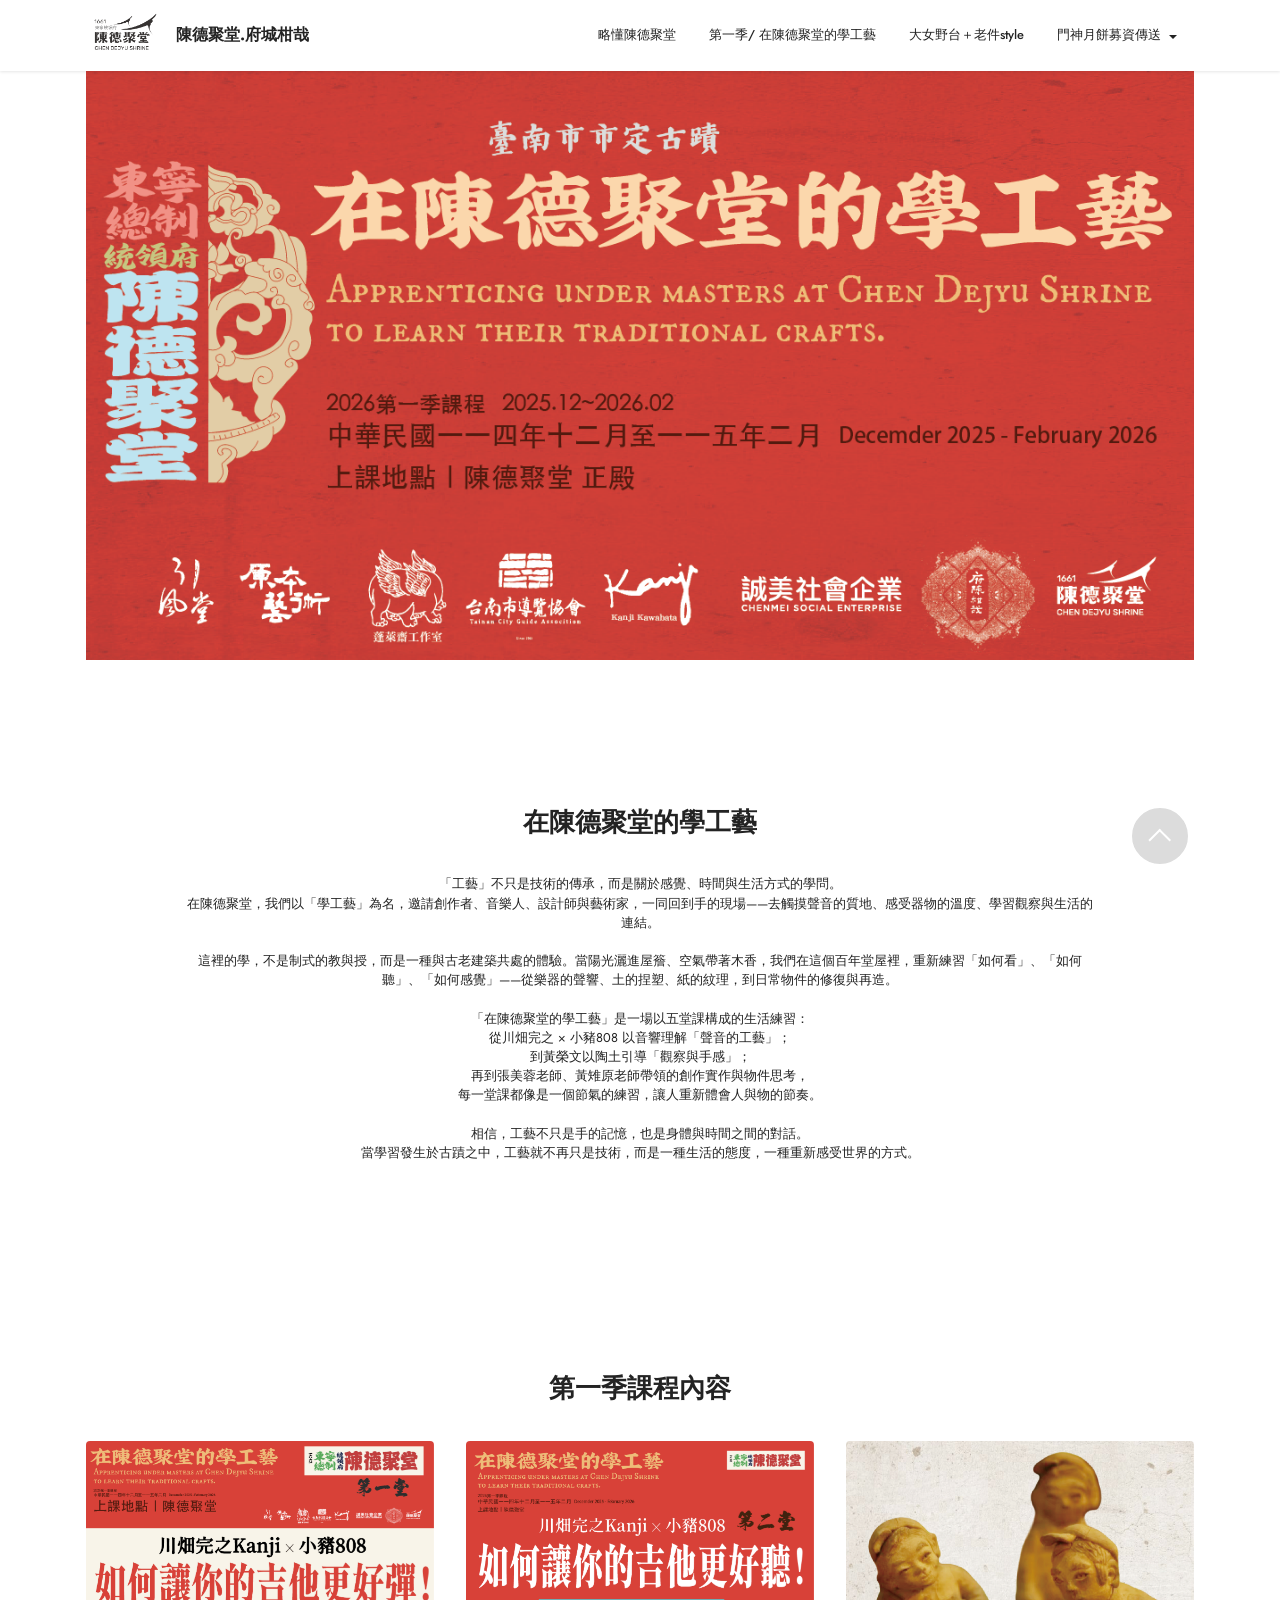
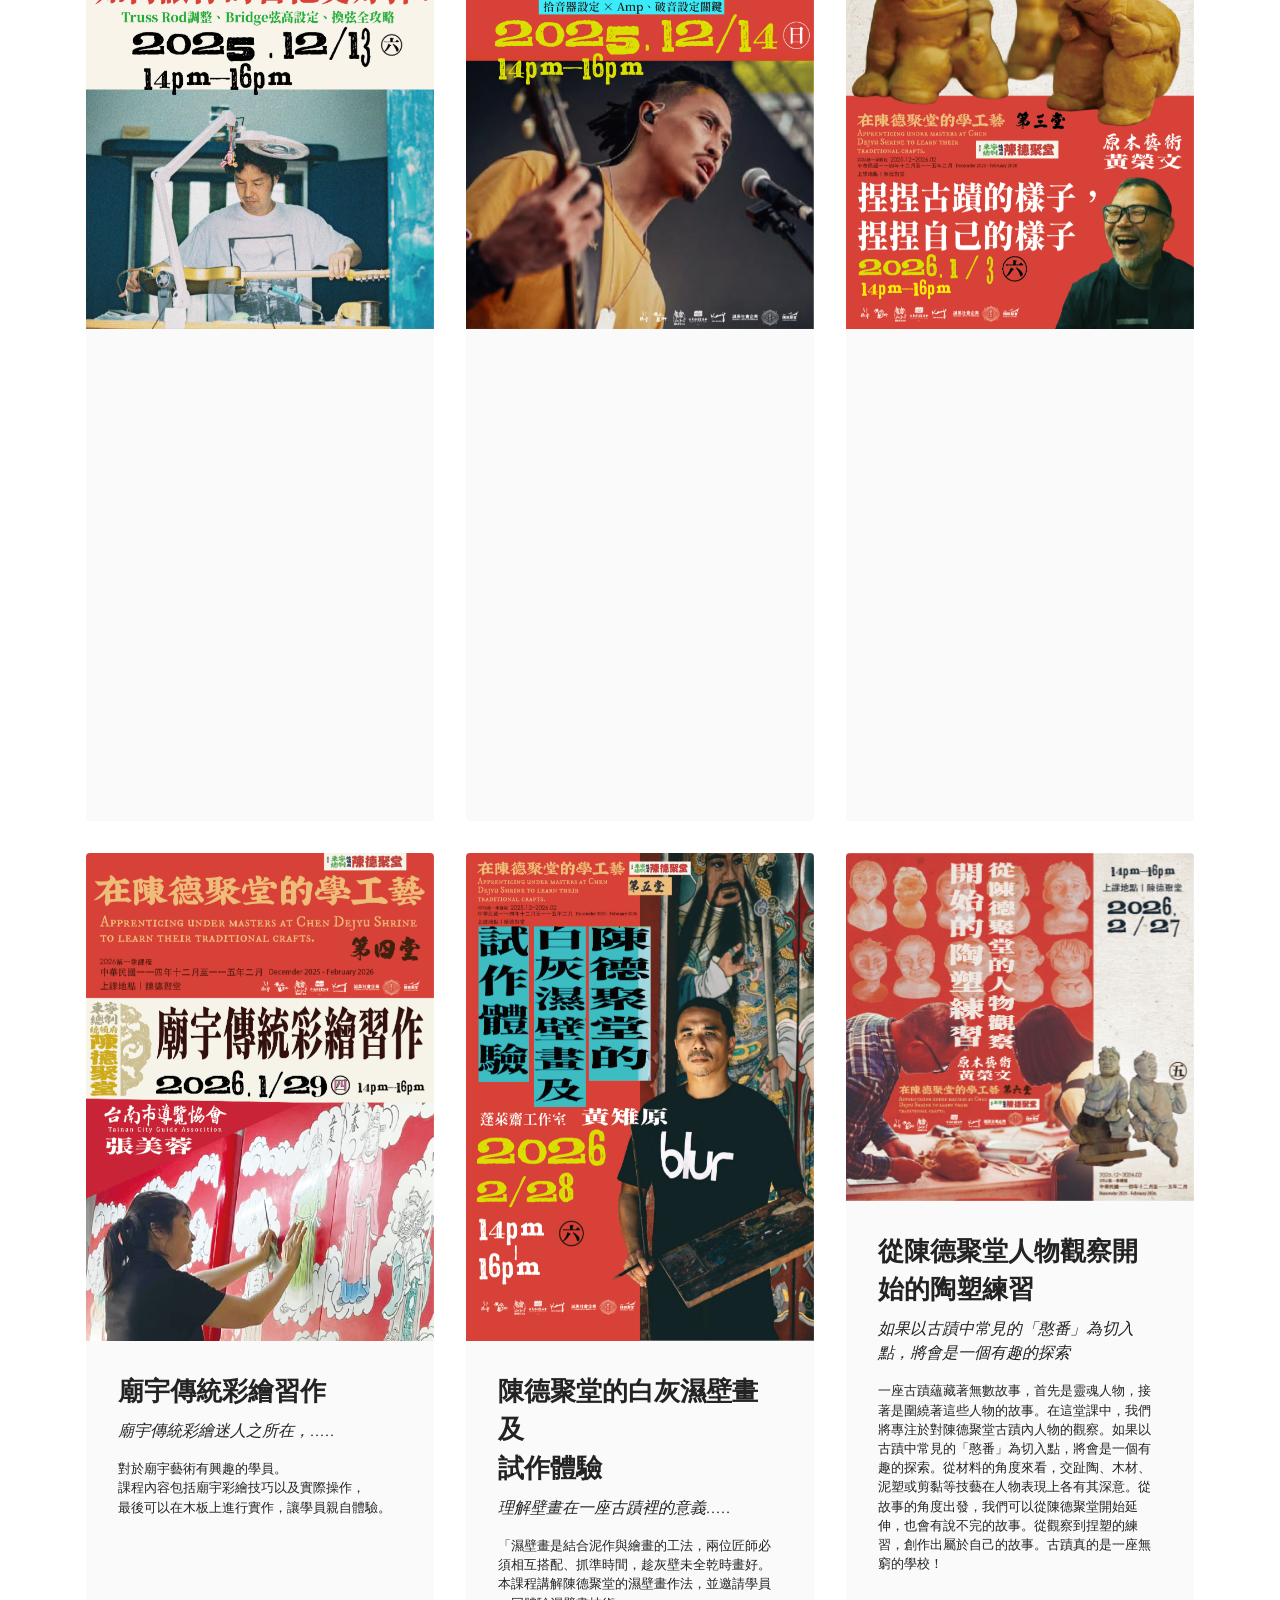
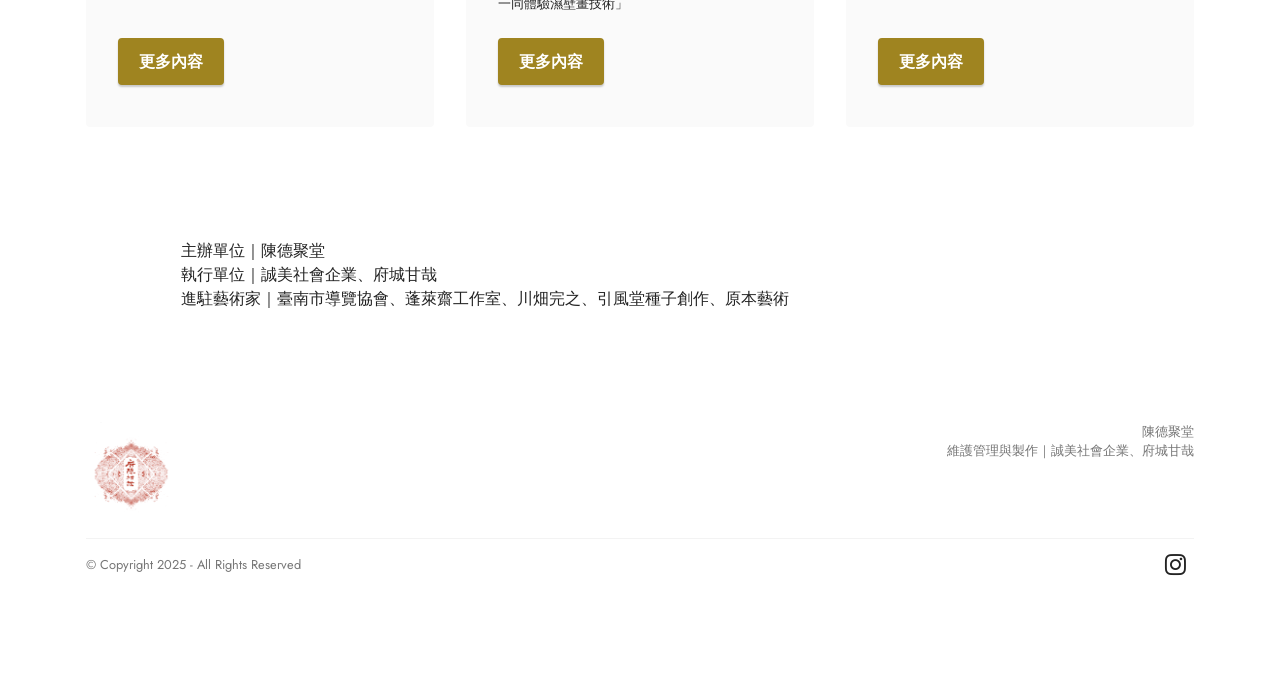
==== commit 661979dc: "01114" ====
--- a/learn2026.html
+++ b/learn2026.html
@@ -180,6 +180,19 @@
                     </div>
                     <div class="mbr-section-btn item-footer mt-2"><a href="https://www.accupass.com/event/2511140758011577803406" class="btn btn-primary item-btn display-7" target="_blank">更多內容</a></div>
                 </div>
+            </div><div class="item features-image сol-12 col-md-6 col-lg-4">
+                <div class="item-wrapper">
+                    <div class="item-img">
+                        <img src="assets/images/022720260228fin-1.png" alt="" title="" data-slide-to="5" data-bs-slide-to="5">
+                    </div>
+                    <div class="item-content">
+                        <h5 class="item-title mbr-fonts-style display-5"><strong>從陳德聚堂人物觀察開始的陶塑練習</strong></h5>
+                        <h6 class="item-subtitle mbr-fonts-style mt-1 display-7">
+                            <em>如果以古蹟中常見的「憨番」為切入點，將會是一個有趣的探索</em></h6>
+                        <p class="mbr-text mbr-fonts-style mt-3 display-4">一座古蹟蘊藏著無數故事，首先是靈魂人物，接著是圍繞著這些人物的故事。在這堂課中，我們將專注於對陳德聚堂古蹟內人物的觀察。如果以古蹟中常見的「憨番」為切入點，將會是一個有趣的探索。從材料的角度來看，交趾陶、木材、泥塑或剪黏等技藝在人物表現上各有其深意。從故事的角度出發，我們可以從陳德聚堂開始延伸，也會有說不完的故事。從觀察到捏塑的練習，創作出屬於自己的故事。古蹟真的是一座無窮的學校！<br></p>
+                    </div>
+                    <div class="mbr-section-btn item-footer mt-2"><a href="https://www.accupass.com/event/2601040516084226945210" class="btn btn-primary item-btn display-7" target="_blank">更多內容</a></div>
+                </div>
             </div>
         </div>
     </div>
